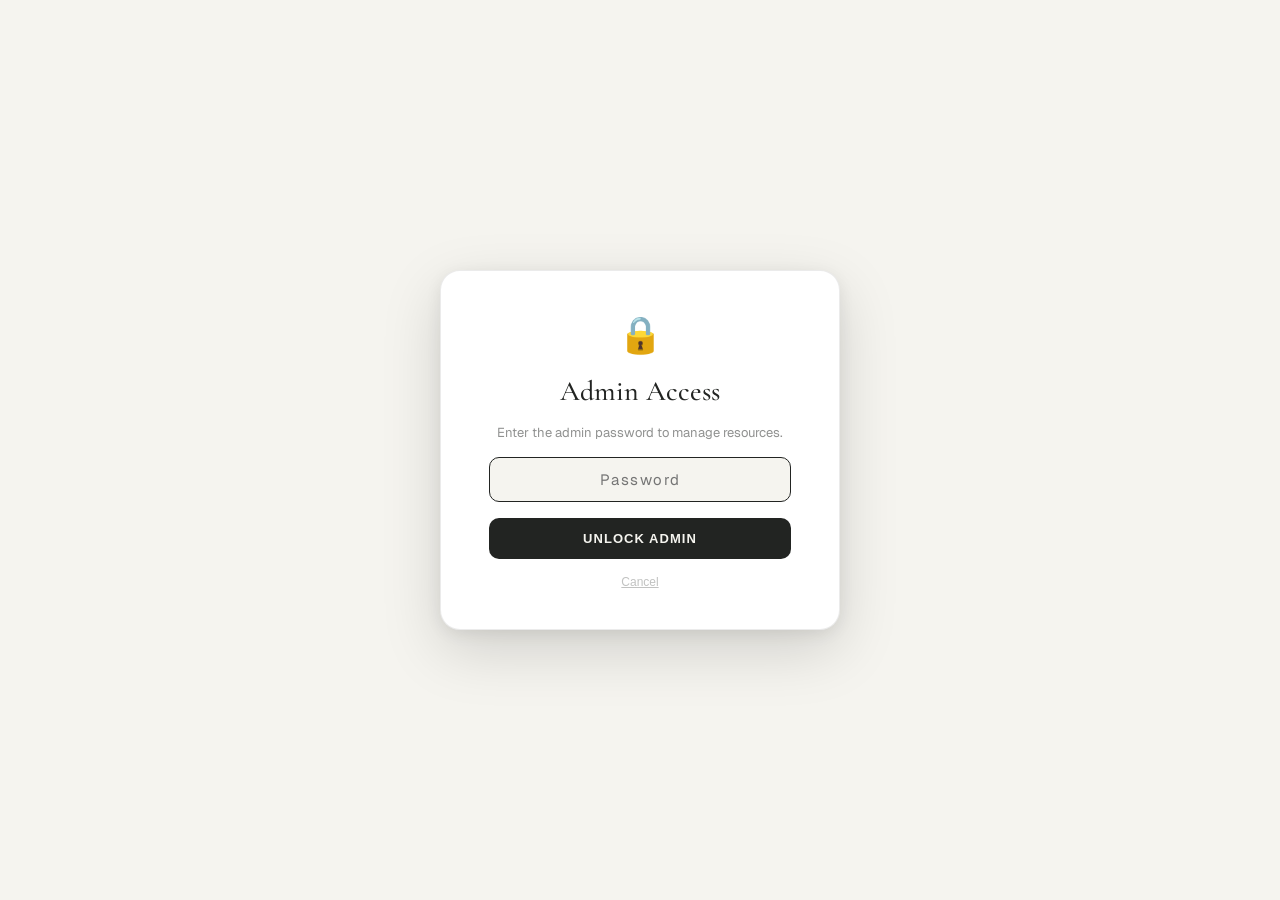
==== admin.html @ 2d7140d0 "Create admin.html" ====
<!DOCTYPE html>
<html lang="en" data-theme="light">
<head>
<meta charset="UTF-8">
<meta name="viewport" content="width=device-width, initial-scale=1.0, viewport-fit=cover">
<meta name="apple-mobile-web-app-capable" content="yes">
<title>Peachtree · Resource Center Admin</title>
<link rel="preconnect" href="https://fonts.googleapis.com">
<link href="https://fonts.googleapis.com/css2?family=Cormorant+Garamond:ital,wght@0,300;0,400;0,500;0,600;1,300;1,400;1,500&family=Geist:wght@300;400;500;600&display=swap" rel="stylesheet">
<style>

 
/* ═══ TOKENS ═══ */
*, *::before, *::after { box-sizing: border-box; margin: 0; padding: 0; }
:root {
  --black:#000; --iron-ore:#222422; --ivory:#F5F4EF; --white:#fff;
  --ease:cubic-bezier(0.22,1,0.36,1); --spring:cubic-bezier(0.34,1.56,0.64,1);
  --accent:#2563eb; --new-badge:#dc2626;
}
[data-theme="light"] {
  --bg:var(--ivory); --bg-raised:var(--white); --bg-deep:#E8E7E1;
  --nav-bg:rgba(245,244,239,0.88); --nav-border:rgba(34,36,34,0.09);
  --text:var(--iron-ore); --text-2:rgba(34,36,34,0.50); --text-3:rgba(34,36,34,0.28);
  --border:rgba(34,36,34,0.09); --border-mid:rgba(34,36,34,0.15);
  --card-bg:var(--white);
  --card-shadow:0 4px 24px rgba(0,0,0,0.08),0 1px 4px rgba(0,0,0,0.04);
  --card-shadow-hov:0 20px 60px rgba(0,0,0,0.15),0 4px 16px rgba(0,0,0,0.07);
  --spine-bg:var(--iron-ore); --spine-text:var(--ivory);
  --badge-bg:var(--iron-ore); --badge-text:var(--ivory);
  --overlay-bg:rgba(20,22,20,0.60); --panel-bg:var(--white); --panel-bar:#EDECEA;
  --panel-border:rgba(34,36,34,0.10); --loader-ring:var(--iron-ore);
  --dot-bg:rgba(34,36,34,0.18); --dot-active:var(--iron-ore);
  --footer-border:rgba(34,36,34,0.08); --fav-color:#f59e0b;
}
[data-theme="dark"] {
  --bg:#141614; --bg-raised:#1C1E1C; --bg-deep:#0E100E;
  --nav-bg:rgba(14,16,14,0.92); --nav-border:rgba(245,244,239,0.07);
  --text:var(--ivory); --text-2:rgba(245,244,239,0.48); --text-3:rgba(245,244,239,0.24);
  --border:rgba(245,244,239,0.07); --border-mid:rgba(245,244,239,0.13);
  --card-bg:#1C1E1C;
  --card-shadow:0 4px 24px rgba(0,0,0,0.40),0 1px 4px rgba(0,0,0,0.20);
  --card-shadow-hov:0 20px 60px rgba(0,0,0,0.65),0 4px 16px rgba(0,0,0,0.30);
  --spine-bg:var(--ivory); --spine-text:var(--iron-ore);
  --badge-bg:rgba(245,244,239,0.12); --badge-text:var(--ivory);
  --overlay-bg:rgba(0,0,0,0.75); --panel-bg:#1C1E1C; --panel-bar:#111311;
  --panel-border:rgba(245,244,239,0.08); --loader-ring:var(--ivory);
  --dot-bg:rgba(245,244,239,0.18); --dot-active:var(--ivory);
  --footer-border:rgba(245,244,239,0.07); --fav-color:#f59e0b;
}
 
html { -webkit-font-smoothing:antialiased; scroll-behavior:smooth; }
body {
  font-family:'Geist',system-ui,sans-serif;
  background:var(--bg); color:var(--text);
  min-height:100svh; overflow-x:hidden;
  transition:background 0.5s var(--ease),color 0.5s var(--ease);
}
 
/* ═══ NAV ═══ */
nav {
  position:sticky; top:0; z-index:200; height:64px;
  display:flex; align-items:center; padding:0 48px;
  background:var(--nav-bg); border-bottom:1px solid var(--nav-border);
  backdrop-filter:saturate(180%) blur(24px);
  -webkit-backdrop-filter:saturate(180%) blur(24px);
  transition:background 0.5s var(--ease),border-color 0.5s var(--ease);
}
.nav-inner { width:100%; max-width:1500px; margin:0 auto; display:flex; align-items:center; justify-content:space-between; }
.wordmark { line-height:1; cursor:default; display:flex; align-items:center; min-width:170px; }
.nav-logo { width:clamp(178px,16vw,252px); height:42px; object-fit:contain; object-position:left center; display:block; border-radius:0; transition:opacity 0.5s var(--ease), transform 0.3s var(--ease); }
.nav-logo-dark { display:none; }
[data-theme="dark"] .nav-logo-light { display:none; }
[data-theme="dark"] .nav-logo-dark { display:block; }
.wordmark:hover .nav-logo { transform:translateY(-1px); }
.wordmark-fallback { display:none; font-family:'Cormorant Garamond',serif; font-size:18px; font-weight:600; letter-spacing:0.06em; color:var(--text); line-height:0.92; }
.wordmark-fallback small { display:block; font-family:'Geist',system-ui,sans-serif; font-size:8px; font-weight:600; letter-spacing:0.22em; text-transform:uppercase; color:var(--text); margin-top:5px; }
.wordmark.logo-missing .wordmark-fallback { display:block; }
.wordmark.logo-missing .nav-logo { display:none !important; }
.nav-label { font-size:10px; font-weight:700; letter-spacing:0.20em; text-transform:uppercase; color:var(--text); transition:color 0.5s; }
.nav-right { display:flex; align-items:center; gap:12px; }
.theme-pill { display:flex; background:var(--bg-deep); border:1px solid var(--border); border-radius:40px; padding:3px; cursor:pointer; transition:background 0.4s,border-color 0.4s; }
.theme-pill:hover { border-color:var(--border-mid); }
.tp-opt { font-size:11px; font-weight:600; padding:5px 14px; border-radius:30px; color:var(--text-3); transition:all 0.25s var(--ease); user-select:none; line-height:1; }
.tp-opt.on { background:var(--bg-raised); color:var(--text); box-shadow:0 1px 4px rgba(0,0,0,0.08); }
.admin-trigger { font-size:10px; font-weight:600; letter-spacing:0.14em; text-transform:uppercase; color:var(--text-2); border:1px solid var(--border-mid); background:transparent; padding:6px 13px; border-radius:8px; cursor:pointer; transition:all 0.2s var(--ease); }
.admin-trigger:hover { border-color:var(--border-mid); color:var(--text); background:var(--bg-deep); }
 
/* ═══ SEARCH BAR ═══ */
.search-wrap {
  max-width:1500px; margin:0 auto; padding:0 48px 32px;
  opacity:0; animation:up 0.7s var(--ease) 0.30s both;
}
.search-bar {
  display:flex; align-items:center; gap:12px;
  background:var(--card-bg); border:1px solid var(--border-mid);
  border-radius:14px; padding:12px 18px;
  box-shadow:var(--card-shadow);
  transition:border-color 0.2s,box-shadow 0.2s,background 0.5s;
}
.search-bar:focus-within { border-color:var(--iron-ore); box-shadow:0 0 0 3px rgba(34,36,34,0.07); }
[data-theme="dark"] .search-bar:focus-within { border-color:var(--ivory); box-shadow:0 0 0 3px rgba(245,244,239,0.07); }
.search-icon { color:var(--text-3); font-size:15px; flex-shrink:0; transition:color 0.5s; }
.search-input { flex:1; font-family:'Geist',system-ui,sans-serif; font-size:14px; color:var(--text); background:transparent; border:none; outline:none; }
.search-input::placeholder { color:var(--text-3); }
.search-clear { font-size:13px; color:var(--text-3); cursor:pointer; border:none; background:transparent; padding:2px 6px; border-radius:5px; transition:all 0.2s; display:none; }
.search-clear.show { display:block; }
.search-clear:hover { background:var(--bg-deep); color:var(--text); }
.search-count { font-size:11px; color:var(--text-3); white-space:nowrap; transition:color 0.5s; }
 
/* ═══ ANNOUNCEMENT BANNER ═══ */
.announce-bar {
  background: var(--iron-ore);
  color: var(--ivory);
  padding: 11px 48px;
  display: flex;
  align-items: center;
  justify-content: space-between;
  gap: 16px;
  font-size: 13px;
  font-weight: 500;
  line-height: 1.5;
  transition: background 0.5s;
}
[data-theme="dark"] .announce-bar { background: #2a2e2a; border-bottom: 1px solid var(--border); }
.announce-bar.hidden { display: none; }
.announce-msg { flex: 1; }
.announce-dismiss {
  font-size: 11px; font-weight: 700; letter-spacing: 0.08em;
  text-transform: uppercase; color: rgba(245,244,239,0.6);
  background: transparent; border: 1px solid rgba(245,244,239,0.25);
  border-radius: 6px; padding: 4px 11px; cursor: pointer;
  transition: all 0.2s; flex-shrink: 0; white-space: nowrap;
}
.announce-dismiss:hover { background: rgba(245,244,239,0.12); color: var(--ivory); }
 
/* ═══ CATEGORY FILTERS ═══ */
.filter-wrap {
  max-width: 1500px; margin: 0 auto; padding: 0 48px 24px;
  display: flex; align-items: center; gap: 8px; flex-wrap: wrap;
}
.filter-pill {
  font-size: 11px; font-weight: 600; letter-spacing: 0.08em;
  text-transform: uppercase; padding: 7px 16px; border-radius: 30px;
  border: 1px solid var(--border-mid); background: transparent;
  color: var(--text-2); cursor: pointer;
  transition: all 0.2s var(--ease);
}
.filter-pill:hover { border-color: var(--iron-ore); color: var(--text); background: var(--bg-deep); }
[data-theme="dark"] .filter-pill:hover { border-color: var(--ivory); }
.filter-pill.active {
  background: var(--iron-ore); color: var(--ivory);
  border-color: var(--iron-ore);
}
[data-theme="dark"] .filter-pill.active { background: var(--ivory); color: var(--iron-ore); border-color: var(--ivory); }
 
/* ═══ SECTION DIVIDER ═══ */
.shelf-divider {
  font-size: 9px; font-weight: 800; letter-spacing: 0.26em;
  text-transform: uppercase; color: var(--text-2);
  padding: 28px 0 14px;
  border-bottom: 1px solid var(--border);
  margin-bottom: 20px;
  display: flex; align-items: center; gap: 12px;
  transition: color 0.5s, border-color 0.5s;
}
.shelf-divider::before {
  content: '';
  width: 20px; height: 2px;
  background: var(--iron-ore);
  border-radius: 2px;
  flex-shrink: 0;
  transition: background 0.5s;
}
[data-theme="dark"] .shelf-divider::before { background: var(--ivory); }
 
/* Admin section divider field */
.admin-divider-row {
  display: flex; align-items: center; gap: 10px;
  padding: 11px 14px; background: var(--bg-deep);
  border: 1px solid var(--border); border-radius: 10px; margin-bottom: 16px;
}
.admin-divider-icon { font-size: 16px; flex-shrink: 0; }
.admin-divider-info { flex: 1; }
.admin-divider-label { font-size: 13px; font-weight: 500; color: var(--text); transition: color 0.5s; }
.admin-divider-sub { font-size: 11px; color: var(--text-3); transition: color 0.5s; }
 
/* ═══ HERO ═══ */
.hero { max-width:1500px; margin:0 auto; padding:72px 48px 40px; }
.hero-eyebrow { font-size:9px; font-weight:700; letter-spacing:0.26em; text-transform:uppercase; color:var(--text); margin-bottom:16px; opacity:0; animation:up 0.7s var(--ease) 0.05s both; transition:color 0.5s; }
.hero-title { font-family:'Cormorant Garamond',serif; font-size:clamp(48px,5.5vw,88px); font-weight:400; line-height:1.02; letter-spacing:-0.015em; color:var(--text); opacity:0; animation:up 0.7s var(--ease) 0.12s both; transition:color 0.5s; }
.hero-title em { font-style:italic; font-weight:300; color:var(--text); transition:color 0.5s; }
.hero-rule { width:48px; height:1px; background:var(--border-mid); margin:28px 0; opacity:0; animation:up 0.7s var(--ease) 0.19s both; transition:background 0.5s; }
.hero-desc { font-size:15px; color:var(--text); line-height:1.75; max-width:460px; opacity:0; animation:up 0.7s var(--ease) 0.25s both; transition:color 0.5s; }
@keyframes up { from{opacity:0;transform:translateY(20px)} to{opacity:1;transform:translateY(0)} }
 
/* ═══ SHELF ═══ */
.shelf-wrap { max-width:1500px; margin:0 auto; padding:0 48px 100px; }
.shelf-label { font-size:9px; font-weight:700; letter-spacing:0.22em; text-transform:uppercase; color:var(--text-2); padding-bottom:16px; border-bottom:1px solid var(--border); margin-bottom:32px; transition:color 0.5s,border-color 0.5s; }
.shelf-section { margin-bottom:48px; }
.shelf { display:flex; flex-direction:column; gap:20px; }
 
/* No results */
.no-results { text-align:center; padding:60px 20px; color:var(--text-3); }
.no-results-icon { font-size:40px; margin-bottom:12px; opacity:0.5; }
.no-results-text { font-family:'Cormorant Garamond',serif; font-size:22px; color:var(--text-2); }
 
/* ═══ MAG CARD ═══ */
.mag-card {
  display:flex; align-items:stretch; background:var(--card-bg);
  border-radius:16px; border:1px solid var(--border);
  box-shadow:var(--card-shadow); overflow:hidden; cursor:pointer;
  position:relative; opacity:0; animation:up 0.6s var(--ease) both;
  transition:box-shadow 0.35s var(--ease),transform 0.35s var(--ease),background 0.5s var(--ease),border-color 0.5s var(--ease);
  min-height:110px;
}
.mag-card:nth-child(1){animation-delay:0.10s} .mag-card:nth-child(2){animation-delay:0.15s}
.mag-card:nth-child(3){animation-delay:0.20s} .mag-card:nth-child(4){animation-delay:0.25s}
.mag-card:nth-child(5){animation-delay:0.30s} .mag-card:nth-child(6){animation-delay:0.35s}
.mag-card:nth-child(7){animation-delay:0.40s} .mag-card:nth-child(8){animation-delay:0.45s}
.mag-card:nth-child(9){animation-delay:0.50s} .mag-card:nth-child(10){animation-delay:0.55s}
.mag-card:nth-child(11){animation-delay:0.60s} .mag-card:nth-child(12){animation-delay:0.65s}
.mag-card.search-hidden { display:none; }
.mag-card:hover { box-shadow:var(--card-shadow-hov); transform:translateY(-5px) translateX(3px); }
.mag-card:active { transform:translateY(-2px) scale(0.995); }
.mag-card::before { content:''; position:absolute; right:0; top:8px; bottom:8px; width:0; background:linear-gradient(to right,transparent,rgba(34,36,34,0.04)); border-radius:0 16px 16px 0; transition:width 0.4s var(--ease); pointer-events:none; }
.mag-card:hover::before { width:40px; }
[data-theme="dark"] .mag-card::before { background:linear-gradient(to right,transparent,rgba(245,244,239,0.03)); }
 
.mag-spine { width:52px; flex-shrink:0; background:var(--spine-bg); display:flex; align-items:center; justify-content:center; padding:12px 0; position:relative; transition:background 0.5s var(--ease); }
.mag-spine-num { font-family:'Cormorant Garamond',serif; font-size:13px; font-weight:400; color:var(--spine-text); writing-mode:vertical-rl; text-orientation:mixed; transform:rotate(180deg); letter-spacing:0.08em; opacity:0.55; transition:color 0.5s; }
.spine-icon { position:absolute; top:16px; font-size:18px; line-height:1; }
.mag-body { flex:1; padding:22px 28px; display:flex; align-items:center; gap:24px; min-width:0; }
.mag-info { flex:1; min-width:0; }
.mag-type { font-size:9px; font-weight:700; letter-spacing:0.18em; text-transform:uppercase; color:var(--text-3); margin-bottom:7px; display:flex; align-items:center; gap:6px; transition:color 0.5s; }
.new-pill { background:var(--new-badge); color:white; font-size:8px; font-weight:800; letter-spacing:0.14em; padding:2px 7px; border-radius:4px; text-transform:uppercase; animation:pulse-new 2s ease-in-out infinite; }
@keyframes pulse-new { 0%,100%{opacity:1} 50%{opacity:0.75} }
.mag-title { font-family:'Cormorant Garamond',serif; font-size:26px; font-weight:500; color:var(--text); line-height:1.20; letter-spacing:0.01em; margin-bottom:7px; transition:color 0.5s; }
.mag-desc { font-size:13px; color:var(--text-2); line-height:1.6; transition:color 0.5s; }
.mag-right { display:flex; flex-direction:column; align-items:flex-end; justify-content:space-between; gap:16px; flex-shrink:0; }
.mag-badge { font-size:9px; font-weight:700; letter-spacing:0.14em; text-transform:uppercase; background:var(--badge-bg); color:var(--badge-text); padding:5px 11px; border-radius:6px; transition:background 0.5s,color 0.5s; }
.mag-actions { display:flex; align-items:center; gap:8px; }
 
/* Favorite star */
.fav-btn {
  width:32px; height:32px; border-radius:50%; border:1px solid var(--border-mid);
  background:transparent; display:flex; align-items:center; justify-content:center;
  cursor:pointer; font-size:14px; transition:all 0.2s var(--ease); flex-shrink:0;
  z-index:2; position:relative;
}
.fav-btn:hover { border-color:var(--fav-color); background:rgba(245,158,11,0.08); }
.fav-btn.active { border-color:var(--fav-color); background:rgba(245,158,11,0.12); }
.fav-star { transition:transform 0.25s var(--spring); }
.fav-btn:hover .fav-star { transform:scale(1.25); }
.fav-btn.active .fav-star { filter:none; }
 
.mag-arrow { width:36px; height:36px; border-radius:50%; border:1px solid var(--border-mid); display:flex; align-items:center; justify-content:center; transition:all 0.3s var(--ease); flex-shrink:0; }
.mag-card:hover .mag-arrow { background:var(--iron-ore); border-color:var(--iron-ore); transform:translate(2px,-2px); }
[data-theme="dark"] .mag-card:hover .mag-arrow { background:var(--ivory); border-color:var(--ivory); }
.mag-arrow-icon { transition:stroke 0.3s; stroke:var(--text-3); }
.mag-card:hover .mag-arrow-icon { stroke:var(--ivory); }
[data-theme="dark"] .mag-card:hover .mag-arrow-icon { stroke:var(--iron-ore); }
 
/* ═══ RECENTLY OPENED ═══ */
.recent-section { margin-bottom:40px; }
.recent-row { display:flex; gap:12px; flex-wrap:wrap; }
.recent-chip {
  display:flex; align-items:center; gap:8px;
  background:var(--card-bg); border:1px solid var(--border);
  border-radius:10px; padding:9px 14px; cursor:pointer;
  font-size:12px; font-weight:500; color:var(--text-2);
  box-shadow:var(--card-shadow);
  transition:all 0.2s var(--ease);
  max-width:220px;
}
.recent-chip:hover { border-color:var(--border-mid); color:var(--text); box-shadow:var(--card-shadow-hov); transform:translateY(-2px); }
.recent-chip-icon { font-size:14px; flex-shrink:0; }
.recent-chip-label { white-space:nowrap; overflow:hidden; text-overflow:ellipsis; }
.recent-chip-x { margin-left:4px; opacity:0.4; flex-shrink:0; font-size:11px; }
.recent-chip:hover .recent-chip-x { opacity:0.7; }
 
/* ═══ VIEWER OVERLAY ═══ */
.overlay { position:fixed; inset:0; z-index:900; opacity:0; pointer-events:none; transition:opacity 0.4s var(--ease); display:flex; flex-direction:column; }
.overlay.open { opacity:1; pointer-events:all; }
.overlay-scrim { position:absolute; inset:0; background:var(--overlay-bg); backdrop-filter:blur(18px) saturate(120%); -webkit-backdrop-filter:blur(18px) saturate(120%); }
.viewer-sheet { position:relative; z-index:1; display:flex; flex-direction:column; width:calc(100% - 48px); max-width:1380px; height:calc(100vh - 40px); margin:20px auto; background:var(--panel-bg); border-radius:20px; overflow:hidden; border:1px solid var(--panel-border); box-shadow:0 40px 100px rgba(0,0,0,0.25),0 8px 32px rgba(0,0,0,0.10); transform:scale(0.96) translateY(20px); transition:transform 0.45s var(--ease),background 0.5s,border-color 0.5s; }
.overlay.open .viewer-sheet { transform:scale(1) translateY(0); }
.sheet-bar { height:56px; display:flex; align-items:center; padding:0 20px; border-bottom:1px solid var(--panel-border); background:var(--panel-bar); flex-shrink:0; gap:10px; transition:background 0.5s,border-color 0.5s; }
.bar-left { display:flex; align-items:center; gap:10px; flex:1; min-width:0; }
.bar-badge { font-size:9px; font-weight:700; letter-spacing:0.14em; text-transform:uppercase; background:var(--badge-bg); color:var(--badge-text); padding:4px 10px; border-radius:5px; flex-shrink:0; transition:background 0.5s,color 0.5s; }
.bar-title { font-size:14px; font-weight:500; color:var(--text); white-space:nowrap; overflow:hidden; text-overflow:ellipsis; transition:color 0.5s; }
.bar-right { display:flex; align-items:center; gap:8px; flex-shrink:0; }
.bar-btn { width:34px; height:34px; border-radius:50%; border:1px solid var(--border-mid); background:transparent; display:flex; align-items:center; justify-content:center; cursor:pointer; transition:all 0.2s var(--ease); flex-shrink:0; }
.bar-btn svg { stroke:var(--text-2); transition:stroke 0.2s; }
.bar-btn:hover { background:var(--iron-ore); border-color:var(--iron-ore); }
.bar-btn:hover svg { stroke:var(--ivory); }
[data-theme="dark"] .bar-btn:hover { background:var(--ivory); border-color:var(--ivory); }
[data-theme="dark"] .bar-btn:hover svg { stroke:var(--iron-ore); }
.bar-btn:disabled { opacity:0.25; cursor:not-allowed; }
.bar-btn:disabled:hover { background:transparent; border-color:var(--border-mid); }
.bar-btn:disabled:hover svg { stroke:var(--text-2); }
.bar-counter { font-size:11px; font-weight:500; color:var(--text-3); min-width:36px; text-align:center; transition:color 0.5s; }
.bar-open { display:flex; align-items:center; gap:7px; font-size:12px; font-weight:600; letter-spacing:0.05em; text-transform:uppercase; text-decoration:none; color:var(--ivory); background:var(--iron-ore); border:1px solid transparent; padding:9px 18px; border-radius:9px; transition:all 0.25s var(--ease); white-space:nowrap; box-shadow:0 2px 10px rgba(34,36,34,0.25); }
.bar-open:hover { background:var(--black); transform:translateY(-2px); box-shadow:0 6px 20px rgba(34,36,34,0.35); }
[data-theme="dark"] .bar-open { color:var(--iron-ore); background:var(--ivory); }
[data-theme="dark"] .bar-open:hover { background:var(--white); }
 
/* Copy link button */
.bar-copy { display:flex; align-items:center; gap:6px; font-size:11px; font-weight:600; letter-spacing:0.05em; text-transform:uppercase; color:var(--text-2); background:transparent; border:1px solid var(--border-mid); padding:8px 14px; border-radius:8px; cursor:pointer; transition:all 0.2s var(--ease); white-space:nowrap; }
.bar-copy:hover { border-color:var(--border-mid); background:var(--bg-deep); color:var(--text); }
.bar-copy.copied { border-color:#16a34a; color:#16a34a; background:rgba(22,163,74,0.08); }
 
.bar-close { width:34px; height:34px; border-radius:50%; border:1px solid var(--border-mid); background:transparent; display:flex; align-items:center; justify-content:center; cursor:pointer; font-size:18px; line-height:1; color:var(--text-2); transition:all 0.2s var(--ease); flex-shrink:0; }
.bar-close:hover { background:#ff3b30; border-color:#ff3b30; color:white; }
.bar-back { display:none; align-items:center; gap:6px; font-size:11px; font-weight:600; letter-spacing:0.06em; text-transform:uppercase; color:var(--text-2); border:1px solid var(--border-mid); padding:7px 14px; border-radius:8px; cursor:pointer; background:transparent; transition:all 0.2s var(--ease); white-space:nowrap; flex-shrink:0; }
.bar-back.show { display:flex; }
.bar-back:hover { background:var(--bg-deep); color:var(--text); }
.sheet-stage { flex:1; position:relative; overflow:hidden; background:var(--bg-deep); transition:background 0.5s; }
.sheet-frame { position:absolute; inset:0; width:100%; height:100%; border:none; opacity:0; transition:opacity 0.5s var(--ease),transform 0.45s var(--ease); }
.sheet-frame.show { opacity:1; transform:none !important; }
.sheet-frame.from-right { transform:translateX(60px); }
.sheet-frame.from-left { transform:translateX(-60px); }
.sheet-loader { position:absolute; inset:0; display:flex; flex-direction:column; align-items:center; justify-content:center; gap:14px; z-index:5; opacity:0; pointer-events:none; transition:opacity 0.3s; }
.sheet-loader.on { opacity:1; pointer-events:all; }
.spin { width:32px; height:32px; border-radius:50%; border:2.5px solid var(--border); border-top-color:var(--loader-ring); animation:spin 0.75s linear infinite; }
@keyframes spin { to{transform:rotate(360deg)} }
.spin-txt { font-size:12px; color:var(--text-3); letter-spacing:0.06em; transition:color 0.5s; }
.sheet-dots { display:flex; align-items:center; justify-content:center; gap:6px; padding:11px 20px; border-top:1px solid var(--panel-border); background:var(--panel-bar); flex-shrink:0; flex-wrap:wrap; transition:background 0.5s,border-color 0.5s; }
.sdot { width:6px; height:6px; border-radius:50%; background:var(--dot-bg); cursor:pointer; transition:all 0.3s var(--ease); }
.sdot.on { background:var(--dot-active); width:22px; border-radius:3px; }
.sdot:hover:not(.on) { transform:scale(1.35); opacity:0.7; }
.sub-picker { position:absolute; inset:0; display:flex; flex-direction:column; align-items:center; justify-content:center; padding:40px 48px; gap:14px; opacity:0; pointer-events:none; transition:opacity 0.35s var(--ease); overflow-y:auto; }
.sub-picker.show { opacity:1; pointer-events:all; }
.sub-picker-title { font-family:'Cormorant Garamond',serif; font-size:32px; font-weight:500; color:var(--text); letter-spacing:0.01em; margin-bottom:8px; text-align:center; transition:color 0.5s; }
.sub-picker-sub { font-size:13px; color:var(--text-2); margin-bottom:20px; text-align:center; transition:color 0.5s; }
.sub-item { width:100%; max-width:560px; background:var(--card-bg); border:1px solid var(--border); border-radius:14px; padding:20px 24px; cursor:pointer; display:flex; align-items:center; gap:18px; box-shadow:var(--card-shadow); transition:transform 0.28s var(--ease),box-shadow 0.28s var(--ease),background 0.5s,border-color 0.5s; }
.sub-item:hover { transform:translateY(-3px) translateX(2px); box-shadow:var(--card-shadow-hov); }
.sub-item-icon { width:44px; height:44px; border-radius:10px; background:var(--iron-ore); display:flex; align-items:center; justify-content:center; font-size:20px; flex-shrink:0; transition:background 0.5s; }
[data-theme="dark"] .sub-item-icon { background:rgba(245,244,239,0.10); border:1px solid var(--border); }
.sub-item-info { flex:1; min-width:0; }
.sub-item-label { font-family:'Cormorant Garamond',serif; font-size:20px; font-weight:500; color:var(--text); letter-spacing:0.01em; transition:color 0.5s; }
.sub-item-desc { font-size:12px; color:var(--text-2); margin-top:3px; transition:color 0.5s; }
.sub-item-badge { font-size:9px; font-weight:700; letter-spacing:0.14em; text-transform:uppercase; background:var(--badge-bg); color:var(--badge-text); padding:4px 10px; border-radius:5px; flex-shrink:0; transition:background 0.5s,color 0.5s; }
 
/* ═══ FOOTER ═══ */
footer { border-top:1px solid var(--footer-border); padding:24px 48px; transition:border-color 0.5s; }
.footer-inner { max-width:1500px; margin:0 auto; display:flex; align-items:center; justify-content:space-between; flex-wrap:wrap; gap:8px; }
.footer-brand { font-family:'Cormorant Garamond',serif; font-size:14px; font-weight:500; letter-spacing:0.05em; color:var(--text-3); transition:color 0.5s; }
.footer-copy { font-size:11px; color:var(--text-3); transition:color 0.5s; }
 
/* ═══ RESPONSIVE ═══ */
@media (max-width:768px) {
  nav { padding:0 20px; }
  .hero { padding:52px 20px 40px; }
  .shelf-wrap,.search-wrap { padding-left:20px; padding-right:20px; }
  .nav-label,.admin-trigger { display:none; }
  .hero-title { font-size:clamp(40px,11vw,64px); }
  .mag-desc { display:none; }
  .mag-title { font-size:20px; }
  .mag-body { padding:16px 18px; gap:14px; }
  .mag-spine { width:44px; }
  .viewer-sheet { width:calc(100% - 16px); height:calc(100dvh - 16px); margin:8px auto; border-radius:14px; }

  /* Mobile viewer polish */
  .sheet-bar { height:auto; min-height:56px; flex-wrap:wrap; align-items:flex-start; padding:12px; gap:10px; }
  .bar-left { width:100%; flex:0 0 100%; }
  .bar-title { font-size:13px; max-width:100%; }
  .bar-right { width:100%; overflow-x:auto; justify-content:flex-start; gap:7px; padding-bottom:2px; -webkit-overflow-scrolling:touch; }
  .bar-right::-webkit-scrollbar { display:none; }
  .bar-btn,.bar-close { width:34px; height:34px; min-width:34px; }
  .bar-copy,.bar-open,.bar-back { display:flex; min-height:34px; padding:8px 11px; font-size:10px; letter-spacing:0.04em; }
  .bar-counter { min-width:32px; padding-top:10px; }
  .sheet-stage { min-height:0; }
  .sub-picker { justify-content:flex-start; padding:24px 16px 32px; }
  .sub-picker-title { font-size:26px; }
  .sub-item { max-width:none; padding:16px; gap:12px; }
  .sub-item-icon { width:38px; height:38px; font-size:18px; }
  .sub-item-label { font-size:18px; }
  .sub-item-badge { font-size:8px; padding:4px 8px; }
  .mag-actions { gap:6px; }
  footer { padding:20px; }
}
@supports (padding-bottom:env(safe-area-inset-bottom)) {
  footer { padding-bottom:calc(24px + env(safe-area-inset-bottom)); }
}
 
/* ═══ ADMIN PANEL ═══ */
.admin-overlay { position:fixed; inset:0; z-index:1000; opacity:0; pointer-events:none; transition:opacity 0.35s var(--ease); }
.admin-overlay.open { opacity:1; pointer-events:all; }
.admin-panel { position:absolute; inset:0; display:grid; grid-template-rows:64px 1fr 72px; grid-template-columns:300px 1fr; background:var(--bg); transform:translateY(30px) scale(0.98); transition:transform 0.4s var(--ease),background 0.5s; overflow:hidden; }
.admin-overlay.open .admin-panel { transform:translateY(0) scale(1); }
 
/* Password gate */
.admin-gate { position:absolute; inset:0; z-index:10; display:flex; align-items:center; justify-content:center; background:var(--bg); flex-direction:column; gap:20px; }
.admin-gate.hidden { display:none; }
.admin-gate-box { background:var(--card-bg); border:1px solid var(--border); border-radius:20px; padding:40px 48px; display:flex; flex-direction:column; gap:16px; align-items:center; box-shadow:var(--card-shadow-hov); width:100%; max-width:400px; }
.admin-gate-title { font-family:'Cormorant Garamond',serif; font-size:28px; font-weight:500; color:var(--text); }
.admin-gate-sub { font-size:13px; color:var(--text-2); text-align:center; }
.admin-gate-input { font-family:'Geist',system-ui,sans-serif; font-size:15px; color:var(--text); background:var(--bg); border:1px solid var(--border-mid); border-radius:10px; padding:12px 16px; outline:none; width:100%; text-align:center; letter-spacing:0.1em; transition:border-color 0.2s; }
.admin-gate-input:focus { border-color:var(--iron-ore); }
.admin-gate-btn { width:100%; font-size:13px; font-weight:700; letter-spacing:0.08em; text-transform:uppercase; color:var(--ivory); background:var(--iron-ore); border:none; border-radius:10px; padding:13px; cursor:pointer; transition:all 0.2s var(--ease); }
.admin-gate-btn:hover { background:var(--black); transform:translateY(-1px); }
[data-theme="dark"] .admin-gate-btn { color:var(--iron-ore); background:var(--ivory); }
.admin-gate-err { font-size:12px; color:#dc2626; display:none; }
.admin-gate-err.show { display:block; }
.admin-gate-cancel { font-size:12px; color:var(--text-3); cursor:pointer; background:none; border:none; text-decoration:underline; }
 
.admin-topbar { grid-column:1/-1; grid-row:1; display:flex; align-items:center; justify-content:space-between; padding:0 28px; background:var(--panel-bar); border-bottom:1px solid var(--panel-border); gap:20px; transition:background 0.5s,border-color 0.5s; }
.admin-topbar-left { display:flex; align-items:center; gap:16px; }
.admin-topbar-title { font-family:'Cormorant Garamond',serif; font-size:22px; font-weight:500; color:var(--text); letter-spacing:0.01em; transition:color 0.5s; }
.admin-topbar-sub { font-size:11px; color:var(--text-3); transition:color 0.5s; }
.admin-topbar-right { display:flex; align-items:center; gap:10px; }
.admin-sidebar { grid-column:1; grid-row:2; border-right:1px solid var(--panel-border); overflow-y:auto; background:var(--panel-bar); display:flex; flex-direction:column; transition:background 0.5s,border-color 0.5s; }
.admin-sidebar-label { font-size:9px; font-weight:700; letter-spacing:0.20em; text-transform:uppercase; color:var(--text-3); padding:18px 20px 10px; transition:color 0.5s; }
.admin-sidebar-item { display:flex; align-items:center; gap:10px; padding:12px 20px; cursor:pointer; border-bottom:1px solid var(--border); transition:background 0.18s; position:relative; user-select:none; }
.admin-sidebar-item:hover { background:var(--bg-deep); }
.admin-sidebar-item.active { background:var(--bg-raised); border-right:2px solid var(--iron-ore); }
[data-theme="dark"] .admin-sidebar-item.active { border-right-color:var(--ivory); }
.asi-icon { font-size:18px; flex-shrink:0; width:28px; text-align:center; }
.asi-info { flex:1; min-width:0; }
.asi-name { font-size:13px; font-weight:500; color:var(--text); white-space:nowrap; overflow:hidden; text-overflow:ellipsis; transition:color 0.5s; }
.asi-type { font-size:10px; color:var(--text-3); transition:color 0.5s; }
.asi-status { font-size:8px; font-weight:700; letter-spacing:0.10em; text-transform:uppercase; padding:2px 7px; border-radius:4px; flex-shrink:0; }
.asi-status.live { background:#d4edda; color:#155724; }
.asi-status.empty { background:var(--bg-deep); color:var(--text-3); border:1px solid var(--border); }
 
.admin-sidebar-add { margin:12px 16px; font-size:11px; font-weight:600; color:var(--text-2); background:transparent; border:1px dashed var(--border-mid); border-radius:8px; padding:10px; cursor:pointer; display:flex; align-items:center; justify-content:center; gap:6px; transition:all 0.2s var(--ease); }
.admin-sidebar-add:hover { border-color:var(--iron-ore); color:var(--text); background:var(--bg-raised); }
[data-theme="dark"] .admin-sidebar-add:hover { border-color:var(--ivory); }
.admin-editor { grid-column:2; grid-row:2; overflow-y:auto; padding:32px 40px; display:flex; flex-direction:column; gap:0; }
.admin-empty { display:flex; flex-direction:column; align-items:center; justify-content:center; height:100%; gap:12px; color:var(--text-3); text-align:center; }
.admin-empty-icon { font-size:48px; opacity:0.4; }
.admin-empty-title { font-family:'Cormorant Garamond',serif; font-size:24px; font-weight:400; color:var(--text-2); }
.admin-empty-sub { font-size:13px; color:var(--text-3); max-width:320px; line-height:1.6; }
.editor-section-title { font-size:9px; font-weight:700; letter-spacing:0.22em; text-transform:uppercase; color:var(--text-3); padding-bottom:12px; border-bottom:1px solid var(--border); margin-bottom:20px; margin-top:32px; transition:color 0.5s,border-color 0.5s; }
.editor-section-title:first-child { margin-top:0; }
.admin-field { display:flex; flex-direction:column; gap:6px; margin-bottom:16px; }
.admin-field:last-child { margin-bottom:0; }
.admin-label { font-size:10px; font-weight:700; letter-spacing:0.16em; text-transform:uppercase; color:var(--text-3); transition:color 0.5s; }
.admin-input { font-family:'Geist',system-ui,sans-serif; font-size:14px; color:var(--text); background:var(--bg-raised); border:1px solid var(--border-mid); border-radius:10px; padding:11px 14px; outline:none; transition:border-color 0.2s,background 0.5s,color 0.5s,box-shadow 0.2s; width:100%; }
.admin-input:focus { border-color:var(--iron-ore); box-shadow:0 0 0 3px rgba(34,36,34,0.07); }
[data-theme="dark"] .admin-input:focus { border-color:var(--ivory); box-shadow:0 0 0 3px rgba(245,244,239,0.07); }
.admin-input::placeholder { color:var(--text-3); }
.admin-input.url-input { font-size:12px; font-family:monospace; }
.admin-row-2 { display:grid; grid-template-columns:1fr 1fr; gap:16px; }
.admin-row-icon-name { display:grid; grid-template-columns:80px 1fr; gap:16px; }
 
/* New badge toggle */
.new-toggle-row { display:flex; align-items:center; gap:12px; padding:12px 14px; background:var(--bg-deep); border:1px solid var(--border); border-radius:10px; margin-bottom:16px; }
.new-toggle-label { font-size:13px; font-weight:500; color:var(--text); flex:1; transition:color 0.5s; }
.new-toggle-sub { font-size:11px; color:var(--text-3); transition:color 0.5s; }
.toggle-switch { position:relative; width:40px; height:22px; flex-shrink:0; }
.toggle-switch input { opacity:0; width:0; height:0; position:absolute; }
.toggle-slider { position:absolute; inset:0; background:var(--bg-deep); border:1px solid var(--border-mid); border-radius:11px; cursor:pointer; transition:all 0.25s; }
.toggle-slider::after { content:''; position:absolute; width:16px; height:16px; border-radius:50%; background:var(--text-3); top:2px; left:2px; transition:all 0.25s var(--spring); }
.toggle-switch input:checked + .toggle-slider { background:#dc2626; border-color:#dc2626; }
.toggle-switch input:checked + .toggle-slider::after { transform:translateX(18px); background:white; }
 
.subfolder-card { background:var(--bg-raised); border:1px solid var(--border); border-radius:14px; overflow:hidden; margin-bottom:16px; transition:background 0.5s,border-color 0.5s; box-shadow:var(--card-shadow); }
.subfolder-header { display:flex; align-items:center; gap:12px; padding:16px 20px; background:var(--panel-bar); border-bottom:1px solid var(--border); transition:background 0.5s,border-color 0.5s; }
.subfolder-icon-badge { font-size:20px; width:36px; height:36px; display:flex; align-items:center; justify-content:center; background:var(--bg-deep); border-radius:8px; flex-shrink:0; border:1px solid var(--border); }
.subfolder-name { flex:1; font-family:'Cormorant Garamond',serif; font-size:18px; font-weight:500; color:var(--text); transition:color 0.5s; }
.subfolder-name-empty { color:var(--text-3); font-style:italic; }
.subfolder-body { padding:20px; display:flex; flex-direction:column; gap:14px; }
.file-row { display:grid; grid-template-columns:40px 1fr 1fr 34px; gap:10px; align-items:end; background:var(--bg); border:1px solid var(--border); border-radius:10px; padding:14px 16px; transition:background 0.5s,border-color 0.5s; }
.file-row-label { font-size:9px; font-weight:700; letter-spacing:0.14em; text-transform:uppercase; color:var(--text-3); margin-bottom:4px; transition:color 0.5s; }
.file-url-row { grid-column:1/-1; display:grid; grid-template-columns:1fr 34px; gap:10px; align-items:end; }
.btn-add-sub,.btn-add-file { font-size:12px; font-weight:600; color:var(--text-2); background:transparent; border:1px dashed var(--border-mid); border-radius:10px; padding:12px; cursor:pointer; display:flex; align-items:center; justify-content:center; gap:8px; transition:all 0.2s var(--ease); width:100%; }
.btn-add-sub:hover,.btn-add-file:hover { border-color:var(--iron-ore); color:var(--text); background:var(--bg-raised); }
[data-theme="dark"] .btn-add-sub:hover,[data-theme="dark"] .btn-add-file:hover { border-color:var(--ivory); }
.btn-icon-remove { width:34px; height:34px; border-radius:8px; border:1px solid rgba(204,51,51,0.25); background:transparent; color:#cc3333; font-size:15px; cursor:pointer; display:flex; align-items:center; justify-content:center; transition:all 0.18s var(--ease); flex-shrink:0; }
.btn-icon-remove:hover { background:#cc3333; color:white; border-color:#cc3333; }
.btn-delete-tile-big { font-size:12px; font-weight:600; color:#cc3333; background:transparent; border:1px solid rgba(204,51,51,0.25); border-radius:9px; padding:9px 18px; cursor:pointer; transition:all 0.2s var(--ease); }
.btn-delete-tile-big:hover { background:#cc3333; color:white; border-color:#cc3333; }
.editor-bottom-row { display:flex; justify-content:flex-end; padding-top:24px; margin-top:8px; border-top:1px solid var(--border); }
.admin-bottombar { grid-column:1/-1; grid-row:3; display:flex; align-items:center; justify-content:space-between; padding:0 28px; background:var(--panel-bar); border-top:1px solid var(--panel-border); gap:16px; transition:background 0.5s,border-color 0.5s; }
.admin-bottombar-hint { font-size:12px; color:var(--text-3); flex:1; transition:color 0.5s; }
.admin-bottombar-hint strong { color:var(--text-2); font-weight:600; }
.btn-export { display:flex; align-items:center; gap:8px; font-size:12px; font-weight:700; letter-spacing:0.06em; text-transform:uppercase; color:var(--ivory); background:var(--iron-ore); border:1px solid transparent; padding:11px 26px; border-radius:10px; cursor:pointer; box-shadow:0 2px 10px rgba(34,36,34,0.25); transition:all 0.25s var(--ease); white-space:nowrap; }
.btn-export:hover { background:var(--black); transform:translateY(-2px); box-shadow:0 6px 20px rgba(34,36,34,0.35); }
[data-theme="dark"] .btn-export { color:var(--iron-ore); background:var(--ivory); }
[data-theme="dark"] .btn-export:hover { background:var(--white); }
.btn-admin-close-big { display:flex; align-items:center; gap:6px; font-size:12px; font-weight:600; color:var(--text-2); background:transparent; border:1px solid var(--border-mid); padding:11px 20px; border-radius:10px; cursor:pointer; transition:all 0.2s var(--ease); white-space:nowrap; }
.btn-admin-close-big:hover { background:var(--bg-deep); color:var(--text); }
 

/* ═══ ADMIN EXECUTIVE EXPERIENCE UPGRADES ═══ */
.admin-panel.admin-mode-simple .advanced-only { display:none !important; }
.admin-panel.admin-mode-advanced .simple-helper { display:none !important; }
.admin-topbar-actions { display:flex; align-items:center; gap:8px; flex-wrap:wrap; justify-content:flex-end; }
.admin-mode-toggle { display:flex; align-items:center; gap:3px; background:var(--bg-deep); border:1px solid var(--border); border-radius:999px; padding:3px; }
.admin-mode-btn { font-size:10px; font-weight:700; letter-spacing:0.08em; text-transform:uppercase; color:var(--text-3); background:transparent; border:none; border-radius:999px; padding:6px 10px; cursor:pointer; transition:all 0.2s var(--ease); }
.admin-mode-btn.active { color:var(--text); background:var(--bg-raised); box-shadow:0 1px 4px rgba(0,0,0,0.08); }
.btn-admin-primary,.btn-admin-secondary { display:flex; align-items:center; justify-content:center; gap:7px; font-size:11px; font-weight:700; letter-spacing:0.07em; text-transform:uppercase; border-radius:10px; padding:10px 16px; cursor:pointer; transition:all 0.22s var(--ease); white-space:nowrap; }
.btn-admin-primary { color:var(--ivory); background:var(--iron-ore); border:1px solid var(--iron-ore); box-shadow:0 2px 10px rgba(34,36,34,0.20); }
.btn-admin-primary:hover { background:var(--black); transform:translateY(-1px); }
.btn-admin-secondary { color:var(--text-2); background:transparent; border:1px solid var(--border-mid); }
.btn-admin-secondary:hover { color:var(--text); background:var(--bg-deep); }
[data-theme="dark"] .btn-admin-primary { color:var(--iron-ore); background:var(--ivory); border-color:var(--ivory); }
[data-theme="dark"] .btn-admin-primary:hover { background:var(--white); }
.admin-dashboard { max-width:1120px; margin:0 auto; width:100%; }
.admin-welcome { display:grid; grid-template-columns:1fr auto; gap:24px; align-items:end; margin-bottom:28px; padding-bottom:22px; border-bottom:1px solid var(--border); }
.admin-welcome-kicker { font-size:10px; font-weight:800; letter-spacing:0.22em; text-transform:uppercase; color:var(--text-3); margin-bottom:10px; }
.admin-welcome-title { font-family:'Cormorant Garamond',serif; font-size:clamp(34px,4vw,54px); font-weight:400; color:var(--text); line-height:1; }
.admin-welcome-copy { margin-top:12px; font-size:14px; line-height:1.7; color:var(--text-2); max-width:620px; }
.admin-stat-row { display:flex; gap:10px; flex-wrap:wrap; justify-content:flex-end; }
.admin-stat { min-width:116px; background:var(--card-bg); border:1px solid var(--border); border-radius:14px; padding:12px 14px; box-shadow:var(--card-shadow); }
.admin-stat-num { font-family:'Cormorant Garamond',serif; font-size:26px; color:var(--text); line-height:1; }
.admin-stat-label { font-size:9px; font-weight:700; letter-spacing:0.14em; text-transform:uppercase; color:var(--text-3); margin-top:5px; }
.admin-action-grid { display:grid; grid-template-columns:repeat(2,minmax(0,1fr)); gap:16px; }
.admin-action-card { background:var(--card-bg); border:1px solid var(--border); border-radius:18px; padding:22px; cursor:pointer; box-shadow:var(--card-shadow); transition:all 0.25s var(--ease); min-height:168px; display:flex; flex-direction:column; justify-content:space-between; }
.admin-action-card:hover { transform:translateY(-3px); box-shadow:var(--card-shadow-hov); border-color:var(--border-mid); }
.admin-action-icon { width:44px; height:44px; border-radius:12px; display:flex; align-items:center; justify-content:center; background:var(--bg-deep); border:1px solid var(--border); font-size:22px; margin-bottom:18px; }
.admin-action-title { font-family:'Cormorant Garamond',serif; font-size:24px; font-weight:500; color:var(--text); line-height:1.1; }
.admin-action-copy { font-size:13px; color:var(--text-2); line-height:1.6; margin-top:8px; }
.admin-action-note { font-size:10px; font-weight:700; letter-spacing:0.12em; text-transform:uppercase; color:var(--text-3); margin-top:16px; }
.admin-editor-shell { display:grid; grid-template-columns:minmax(0,1fr) 310px; gap:28px; align-items:start; }
.admin-form-card,.admin-preview-card,.admin-help-card { background:var(--card-bg); border:1px solid var(--border); border-radius:18px; box-shadow:var(--card-shadow); }
.admin-form-card { padding:28px; }
.admin-preview-card { position:sticky; top:18px; padding:18px; }
.admin-preview-label { font-size:9px; font-weight:800; letter-spacing:0.20em; text-transform:uppercase; color:var(--text-3); margin-bottom:12px; }
.admin-live-card { background:var(--bg-raised); border:1px solid var(--border); border-radius:16px; overflow:hidden; box-shadow:var(--card-shadow); }
.admin-live-card-top { height:46px; background:var(--spine-bg); color:var(--spine-text); display:flex; align-items:center; justify-content:space-between; padding:0 14px; }
.admin-live-icon { font-size:22px; }
.admin-live-type { font-size:9px; font-weight:800; letter-spacing:0.14em; text-transform:uppercase; opacity:.72; }
.admin-live-body { padding:18px; }
.admin-live-title { font-family:'Cormorant Garamond',serif; font-size:24px; font-weight:500; color:var(--text); line-height:1.15; }
.admin-live-desc { font-size:12px; color:var(--text-2); line-height:1.6; margin-top:8px; }
.admin-live-meta { display:flex; gap:6px; flex-wrap:wrap; margin-top:14px; }
.admin-live-pill { font-size:9px; font-weight:800; letter-spacing:0.10em; text-transform:uppercase; padding:4px 8px; border-radius:6px; background:var(--badge-bg); color:var(--badge-text); }
.admin-live-pill.new { background:#dc2626; color:#fff; }
.admin-help-card { margin-top:14px; padding:16px; }
.admin-help-title { font-size:12px; font-weight:700; color:var(--text); margin-bottom:6px; }
.admin-help-copy { font-size:12px; color:var(--text-2); line-height:1.55; }
.admin-url-tools { display:grid; grid-template-columns:minmax(0,1fr) auto; gap:8px; align-items:end; }
.btn-test-link { height:41px; border-radius:10px; border:1px solid var(--border-mid); background:transparent; color:var(--text-2); font-size:10px; font-weight:800; letter-spacing:0.08em; text-transform:uppercase; padding:0 13px; cursor:pointer; white-space:nowrap; transition:all 0.2s var(--ease); }
.btn-test-link:hover { background:var(--bg-deep); color:var(--text); }
.admin-wizard { max-width:1120px; margin:0 auto; width:100%; }
.admin-wizard-head { margin-bottom:24px; }
.admin-wizard-title { font-family:'Cormorant Garamond',serif; font-size:44px; font-weight:400; color:var(--text); line-height:1; }
.admin-wizard-copy { margin-top:10px; font-size:14px; line-height:1.7; color:var(--text-2); max-width:660px; }
.admin-wizard-grid { display:grid; grid-template-columns:repeat(3,minmax(0,1fr)); gap:16px; }
.admin-wizard-card { background:var(--card-bg); border:1px solid var(--border); border-radius:18px; padding:24px; cursor:pointer; box-shadow:var(--card-shadow); transition:all .25s var(--ease); min-height:260px; display:flex; flex-direction:column; }
.admin-wizard-card:hover { transform:translateY(-4px); border-color:var(--border-mid); box-shadow:var(--card-shadow-hov); }
.admin-wizard-icon { font-size:34px; margin-bottom:16px; }
.admin-wizard-name { font-family:'Cormorant Garamond',serif; font-size:26px; font-weight:500; color:var(--text); line-height:1.05; }
.admin-wizard-desc { font-size:13px; color:var(--text-2); line-height:1.6; margin:12px 0 16px; }
.admin-wizard-example { margin-top:auto; border-top:1px solid var(--border); padding-top:14px; font-size:11px; line-height:1.55; color:var(--text-3); }
.admin-note-box { background:var(--bg-deep); border:1px solid var(--border); border-radius:14px; padding:14px 16px; font-size:12px; line-height:1.6; color:var(--text-2); margin-bottom:18px; }
.admin-mode-simple .admin-note-box.simple-helper { display:block !important; }
.admin-checklist-modal { position:fixed; inset:0; z-index:1100; display:flex; align-items:center; justify-content:center; padding:24px; background:rgba(0,0,0,0.52); backdrop-filter:blur(14px); }
.admin-checklist-panel { width:min(720px,100%); max-height:calc(100vh - 48px); overflow:auto; background:var(--panel-bg); border:1px solid var(--panel-border); border-radius:22px; box-shadow:0 40px 100px rgba(0,0,0,.32); padding:30px; }
.admin-checklist-title { font-family:'Cormorant Garamond',serif; font-size:36px; font-weight:500; color:var(--text); line-height:1; }
.admin-checklist-copy { margin-top:10px; font-size:13px; color:var(--text-2); line-height:1.7; }
.admin-checklist-list { margin-top:22px; display:flex; flex-direction:column; gap:10px; }
.admin-check-item { display:flex; gap:10px; align-items:flex-start; padding:12px 14px; border-radius:12px; border:1px solid var(--border); background:var(--bg-raised); color:var(--text-2); font-size:13px; line-height:1.45; }
.admin-check-item.ok { color:#15803d; background:rgba(22,163,74,.08); border-color:rgba(22,163,74,.20); }
.admin-check-item.warn { color:#b45309; background:rgba(245,158,11,.08); border-color:rgba(245,158,11,.25); }
.admin-check-item.error { color:#b91c1c; background:rgba(220,38,38,.08); border-color:rgba(220,38,38,.22); }
.admin-check-actions { display:flex; justify-content:flex-end; gap:10px; flex-wrap:wrap; margin-top:24px; padding-top:20px; border-top:1px solid var(--border); }
.admin-card-preview-note { font-size:11px; color:var(--text-3); line-height:1.55; margin-top:12px; }
.admin-add-file-panel { background:var(--bg-deep); border:1px dashed var(--border-mid); border-radius:12px; padding:14px; }
.admin-bottombar .btn-admin-secondary { padding:9px 14px; }
@media (max-width:980px){
  .admin-panel { grid-template-columns:1fr; grid-template-rows:auto auto 1fr auto; }
  .admin-topbar { grid-row:1; flex-direction:column; align-items:flex-start; padding:14px 18px; }
  .admin-sidebar { grid-column:1; grid-row:2; max-height:240px; border-right:none; border-bottom:1px solid var(--panel-border); }
  .admin-editor { grid-column:1; grid-row:3; padding:22px 18px; }
  .admin-bottombar { grid-row:4; padding:14px 18px; flex-direction:column; align-items:stretch; }
  .admin-editor-shell,.admin-welcome,.admin-action-grid,.admin-wizard-grid { grid-template-columns:1fr; }
  .admin-preview-card { position:relative; top:0; }
  .admin-topbar-actions { width:100%; justify-content:flex-start; }
}

 
/* Toast */
.toast { position:fixed; bottom:32px; left:50%; transform:translateX(-50%) translateY(20px); background:var(--iron-ore); color:var(--ivory); font-size:13px; font-weight:500; padding:12px 22px; border-radius:10px; box-shadow:0 8px 30px rgba(0,0,0,0.25); z-index:9999; opacity:0; transition:opacity 0.3s var(--ease),transform 0.3s var(--ease); pointer-events:none; white-space:nowrap; }
.toast.show { opacity:1; transform:translateX(-50%) translateY(0); }
[data-theme="dark"] .toast { background:var(--ivory); color:var(--iron-ore); }
 
/* ═══ LUXURY SPLASH SCREEN ═══ */
body.splash-active { overflow: hidden; }
body.splash-active nav,
body.splash-active .announce-bar,
body.splash-active .hero,
body.splash-active .search-wrap,
body.splash-active .filter-wrap,
body.splash-active .shelf-wrap,
body.splash-active footer {
  opacity: 0;
  transform: translateY(22px) scale(0.99);
  filter: blur(14px);
}
body.site-entered nav,
body.site-entered .announce-bar,
body.site-entered .hero,
body.site-entered .search-wrap,
body.site-entered .filter-wrap,
body.site-entered .shelf-wrap,
body.site-entered footer {
  opacity: 1;
  transform: translateY(0) scale(1);
  filter: blur(0);
  transition: opacity 1.15s cubic-bezier(0.22,1,0.36,1), transform 1.15s cubic-bezier(0.22,1,0.36,1), filter 1.15s cubic-bezier(0.22,1,0.36,1);
}
body.site-entered .hero { transition-delay: 0.05s; }
body.site-entered .search-wrap { transition-delay: 0.14s; }
body.site-entered .filter-wrap { transition-delay: 0.19s; }
body.site-entered .shelf-wrap { transition-delay: 0.26s; }

.splash {
  position: fixed;
  inset: 0;
  z-index: 9999;
  display: flex;
  align-items: center;
  justify-content: center;
  cursor: pointer;
  overflow: hidden;
  isolation: isolate;
  background: var(--ivory);
  opacity: 1;
  visibility: visible;
  transition: opacity 1.25s cubic-bezier(0.22,1,0.36,1), visibility 1.25s cubic-bezier(0.22,1,0.36,1);
}
[data-theme="dark"] .splash { background: var(--black); }
.splash.hidden { display: none; }
.splash.exit { opacity: 0; visibility: hidden; pointer-events: none; }
.splash::before {
  content: '';
  position: absolute;
  inset: -20%;
  z-index: 1;
  pointer-events: none;
  background: radial-gradient(circle at 50% 48%, rgba(34,36,34,0.055), transparent 38%);
  opacity: 0.62;
  transform: scale(1.04);
  transition: opacity 1.1s var(--ease), transform 1.1s var(--ease);
}
[data-theme="dark"] .splash::before {
  background: radial-gradient(circle at 50% 48%, rgba(245,244,239,0.08), transparent 38%);
  opacity: 0.72;
}
.splash.exit::before { opacity: 0; transform: scale(1.12); }
.splash-stage {
  position: absolute;
  inset: 0;
  z-index: 3;
  display: flex;
  align-items: center;
  justify-content: center;
  background: transparent;
  transform: scale(1);
  filter: blur(0);
  opacity: 1;
  transition: opacity 1.25s cubic-bezier(0.22,1,0.36,1), transform 1.25s cubic-bezier(0.22,1,0.36,1), filter 1.25s cubic-bezier(0.22,1,0.36,1);
}
.splash.exit .splash-stage { opacity: 0; transform: scale(1.045); filter: blur(10px); }
.splash-watermark { display:none; }
.splash-orb { display:none; }
.splash-logo {
  position: absolute;
  z-index: 4;
  width: min(24vw, 185px);
  height: min(24vw, 185px);
  max-height: 28vh;
  object-fit: contain;
  object-position: center;
  display: block;
  opacity: 0;
  transform: scale(0.96);
  filter: blur(10px) drop-shadow(0 18px 44px rgba(0,0,0,0.08));
}
.splash-logo-dark { display: none; }
[data-theme="dark"] .splash-logo-light { display: none; }
[data-theme="dark"] .splash-logo-dark { display: block; filter: blur(10px) drop-shadow(0 22px 58px rgba(0,0,0,0.45)); }
.splash.ready .splash-logo { animation: splashLogoReveal 1.15s cubic-bezier(0.16,1,0.3,1) 0.10s both, splashLogoBreathe 3.2s ease-out 0.2s forwards; }
.splash.exit .splash-logo { animation: none; opacity: 0; transform: scale(1.045); filter: blur(9px) drop-shadow(0 24px 68px rgba(0,0,0,0.10)); transition: opacity 0.95s cubic-bezier(0.22,1,0.36,1), transform 1.15s cubic-bezier(0.22,1,0.36,1), filter 1.15s cubic-bezier(0.22,1,0.36,1); }
@keyframes splashLogoReveal { from { opacity: 0; transform: scale(0.955); filter: blur(10px) drop-shadow(0 18px 44px rgba(0,0,0,0.06)); } to { opacity: 1; transform: scale(1); filter: blur(0) drop-shadow(0 18px 44px rgba(0,0,0,0.10)); } }
@keyframes splashLogoBreathe { from { transform: scale(1); } to { transform: scale(1.012); } }
.splash-progress-track {
  position: absolute;
  left: 50%;
  bottom: max(34px, env(safe-area-inset-bottom));
  transform: translateX(-50%);
  width: min(190px, 36vw);
  height: 1px;
  background: rgba(34,36,34,0.14);
  overflow: hidden;
  border-radius: 999px;
  z-index: 5;
  opacity: 0;
}
[data-theme="dark"] .splash-progress-track { background: rgba(245,244,239,0.18); }
.splash.ready .splash-progress-track { animation: splashProgressIn 0.8s var(--ease) 0.42s both; }
.splash.exit .splash-progress-track { opacity: 0; transition: opacity 0.45s var(--ease); }
@keyframes splashProgressIn { from { opacity: 0; transform: translateX(-50%) translateY(8px); } to { opacity: 1; transform: translateX(-50%) translateY(0); } }
.splash-progress { display: block; height: 100%; width: 0%; background: var(--iron-ore); border-radius: inherit; transition: width linear; }
[data-theme="dark"] .splash-progress { background: var(--ivory); }
.splash-hint {
  position: absolute;
  left: 50%;
  bottom: max(52px, calc(env(safe-area-inset-bottom) + 18px));
  transform: translateX(-50%);
  z-index: 5;
  font-size: 9px;
  font-weight: 700;
  letter-spacing: 0.22em;
  text-transform: uppercase;
  color: rgba(34,36,34,0.42);
  opacity: 0;
  white-space: nowrap;
}
[data-theme="dark"] .splash-hint { color: rgba(245,244,239,0.42); }
.splash.ready .splash-hint { animation: splashHintIn 0.9s var(--ease) 0.72s both; }
.splash.exit .splash-hint { opacity: 0; transition: opacity 0.35s var(--ease); }
@keyframes splashHintIn { from { opacity: 0; transform: translateX(-50%) translateY(8px); } to { opacity: 1; transform: translateX(-50%) translateY(0); } }
@media (prefers-reduced-motion: reduce) { .splash.ready .splash-logo, .splash.ready .splash-progress-track, .splash.ready .splash-hint { animation-duration: 0.6s; } }
@media (max-width:768px) {
  .splash-logo { width: min(36vw, 165px); height: min(36vw, 165px); }
  .splash-progress-track { width: 150px; }
  .splash-hint { font-size: 8px; letter-spacing: 0.18em; }
}



/* ═══ PERFORMANCE + SMOOTHNESS POLISH ═══ */
:root {
  --ease:cubic-bezier(0.22,1,0.36,1);
  --ease-luxury:cubic-bezier(0.16,1,0.3,1);
  --ease-soft:cubic-bezier(0.25,0.1,0.25,1);
}
html {
  scroll-behavior:smooth;
  scroll-padding-top:84px;
  -webkit-text-size-adjust:100%;
}
@supports (scrollbar-gutter:stable) { html { scrollbar-gutter:stable; } }
body {
  overscroll-behavior-y:none;
  text-rendering:optimizeLegibility;
}
*, *::before, *::after { -webkit-tap-highlight-color:transparent; }

.shelf-wrap,
.sheet-stage,
.sub-picker,
.admin-sidebar,
.admin-editor,
.admin-checklist-panel,
.bar-right {
  -webkit-overflow-scrolling:touch;
  overscroll-behavior:contain;
}

.mag-card,
.sub-item,
.recent-chip,
.admin-sidebar-item,
.admin-wizard-card,
.admin-action-card,
.viewer-sheet,
.admin-panel,
.splash,
.splash-stage,
.splash-logo {
  backface-visibility:hidden;
  transform-style:preserve-3d;
}

.mag-card {
  animation-duration:.46s !important;
  animation-delay:.02s !important;
  will-change:transform, opacity;
  transform:translateZ(0);
  transition:
    transform .28s var(--ease-luxury),
    box-shadow .28s var(--ease-luxury),
    background-color .35s var(--ease),
    border-color .35s var(--ease) !important;
}
.mag-card::before { transition:width .32s var(--ease-luxury), opacity .32s var(--ease-luxury) !important; }
.mag-card:hover { transform:translate3d(2px,-3px,0) !important; }
.mag-card:active { transform:translate3d(1px,-1px,0) scale(.997) !important; }
.mag-arrow,
.fav-btn,
.bar-btn,
.bar-copy,
.bar-open,
.bar-close,
.admin-trigger,
.filter-pill,
.btn-export,
.btn-admin-close-big,
.btn-admin-secondary,
.btn-admin-primary {
  transition:
    transform .18s var(--ease-luxury),
    background-color .22s var(--ease),
    border-color .22s var(--ease),
    color .22s var(--ease),
    box-shadow .22s var(--ease) !important;
}

.overlay { transition:opacity .32s var(--ease-luxury) !important; }
.viewer-sheet {
  transform:translate3d(0,14px,0) scale(.985);
  will-change:transform, opacity;
  transition:
    transform .42s var(--ease-luxury),
    background-color .35s var(--ease),
    border-color .35s var(--ease) !important;
}
.overlay.open .viewer-sheet { transform:translate3d(0,0,0) scale(1) !important; }
.sheet-frame { transition:opacity .34s var(--ease-luxury), transform .34s var(--ease-luxury) !important; will-change:opacity, transform; }
.sheet-frame.from-right { transform:translate3d(34px,0,0); }
.sheet-frame.from-left { transform:translate3d(-34px,0,0); }
.sub-picker { transition:opacity .28s var(--ease-luxury) !important; }
.sub-item { transition:transform .22s var(--ease-luxury), box-shadow .22s var(--ease-luxury), background-color .35s var(--ease), border-color .35s var(--ease) !important; }
.sub-item:hover { transform:translate3d(1px,-2px,0) !important; }

.admin-overlay { transition:opacity .28s var(--ease-luxury) !important; }
.admin-panel {
  transform:translate3d(0,18px,0) scale(.992) !important;
  will-change:transform;
  transition:transform .34s var(--ease-luxury), background-color .35s var(--ease) !important;
}
.admin-overlay.open .admin-panel { transform:translate3d(0,0,0) scale(1) !important; }
.admin-sidebar-item,
.admin-wizard-card,
.admin-action-card,
.subfolder-card,
.file-row,
.admin-input {
  transition-duration:.22s !important;
}
.admin-checklist-modal { animation:modalFadeIn .22s var(--ease-luxury) both; }
.admin-checklist-panel { animation:modalPanelIn .32s var(--ease-luxury) both; }
@keyframes modalFadeIn { from { opacity:0; } to { opacity:1; } }
@keyframes modalPanelIn { from { opacity:0; transform:translate3d(0,14px,0) scale(.985); } to { opacity:1; transform:translate3d(0,0,0) scale(1); } }

body.splash-active nav,
body.splash-active .announce-bar,
body.splash-active .hero,
body.splash-active .search-wrap,
body.splash-active .filter-wrap,
body.splash-active .shelf-wrap,
body.splash-active footer {
  transform:translate3d(0,14px,0) scale(.995);
  filter:blur(10px);
}
body.site-entered nav,
body.site-entered .announce-bar,
body.site-entered .hero,
body.site-entered .search-wrap,
body.site-entered .filter-wrap,
body.site-entered .shelf-wrap,
body.site-entered footer {
  transition:
    opacity .82s var(--ease-luxury),
    transform .82s var(--ease-luxury),
    filter .82s var(--ease-luxury) !important;
}
.splash { transition:opacity .86s var(--ease-luxury), visibility .86s var(--ease-luxury) !important; }
.splash-stage { transition:opacity .86s var(--ease-luxury), transform .9s var(--ease-luxury), filter .9s var(--ease-luxury) !important; }
.splash.exit .splash-stage { transform:scale(1.028); filter:blur(7px); }
.splash.ready .splash-logo { animation:splashLogoReveal .92s var(--ease-luxury) .08s both, splashLogoBreathe 2.4s ease-out .18s forwards !important; }
.splash.exit .splash-logo { transition:opacity .72s var(--ease-luxury), transform .82s var(--ease-luxury), filter .82s var(--ease-luxury) !important; }

@media (hover:none), (pointer:coarse) {
  .mag-card,
  .sub-item,
  .recent-chip,
  .admin-wizard-card,
  .admin-action-card {
    animation-duration:.32s !important;
    transition-duration:.18s !important;
  }
  .mag-card:hover,
  .sub-item:hover,
  .recent-chip:hover,
  .admin-wizard-card:hover,
  .admin-action-card:hover {
    transform:none !important;
    box-shadow:var(--card-shadow) !important;
  }
  .mag-card::before { display:none; }
  .mag-card:hover .mag-arrow { transform:none !important; }
  .bar-right { scroll-snap-type:x proximity; }
  .bar-btn,
  .bar-copy,
  .bar-open,
  .bar-close,
  .bar-back { min-height:38px; scroll-snap-align:start; }
}

@media (max-width:768px) {
  html { scroll-padding-top:70px; }
  .hero { padding-top:44px; }
  .mag-card { min-height:96px; }
  .mag-title { line-height:1.15; }
  .viewer-sheet { transform:none !important; }
  .sheet-stage { min-height:0; }
  .admin-sidebar,
  .admin-editor { scroll-behavior:smooth; }
}

@media (prefers-reduced-motion:reduce) {
  html { scroll-behavior:auto !important; }
  *, *::before, *::after {
    animation-duration:.001ms !important;
    animation-delay:0ms !important;
    animation-iteration-count:1 !important;
    transition-duration:.001ms !important;
    scroll-behavior:auto !important;
  }
  body.splash-active nav,
  body.splash-active .announce-bar,
  body.splash-active .hero,
  body.splash-active .search-wrap,
  body.splash-active .filter-wrap,
  body.splash-active .shelf-wrap,
  body.splash-active footer {
    filter:none !important;
    transform:none !important;
  }
}


body { min-height:100svh; overflow:hidden; }
.admin-overlay { opacity:1; pointer-events:all; }
.admin-panel { transform:none !important; }
.admin-topbar-title::before { content:''; display:inline-block; width:42px; height:20px; margin-right:12px; vertical-align:-4px; background:var(--nav-logo) left center / contain no-repeat; }
</style>
</head>
<body>
<!-- ADMIN PANEL -->
<div class="admin-overlay" id="adminOverlay">
  <div class="admin-panel">
    <!-- Password gate -->
    <div class="admin-gate" id="adminGate">
      <div class="admin-gate-box">
        <div style="font-size:36px">🔒</div>
        <div class="admin-gate-title">Admin Access</div>
        <div class="admin-gate-sub">Enter the admin password to manage resources.</div>
        <input class="admin-gate-input" id="adminPasswordInput" type="password" placeholder="Password" onkeydown="if(event.key==='Enter')checkAdminPassword()">
        <div class="admin-gate-err" id="adminGateErr">Incorrect password. Try again.</div>
        <button class="admin-gate-btn" onclick="checkAdminPassword()">Unlock Admin</button>
        <button class="admin-gate-cancel" onclick="closeAdmin()">Cancel</button>
      </div>
    </div>
    <!-- Top bar -->
    <div class="admin-topbar">
      <div class="admin-topbar-left">
        <div>
          <div class="admin-topbar-title">Resource Center Admin</div>
          <div class="admin-topbar-sub" id="adminTopbarSub">Guided editing for advisors, resources, and announcements</div>
        </div>
      </div>
      <div class="admin-topbar-actions">
        <div class="admin-mode-toggle" title="Choose how much detail to show while editing">
          <button class="admin-mode-btn active" id="adminModeSimple" onclick="setAdminMode('simple')">Simple</button>
          <button class="admin-mode-btn" id="adminModeAdvanced" onclick="setAdminMode('advanced')">Advanced</button>
        </div>
        <button class="btn-admin-primary" onclick="renderAddResourceWizard()">+ Add Resource</button>
        <button class="btn-admin-secondary" onclick="previewAsAdvisor()">Preview as Advisor</button>
        <button class="btn-admin-secondary" onclick="renderAdminDashboard()">Dashboard</button>
        <button class="btn-admin-close-big" onclick="closeAdmin()">← Back to Site</button>
      </div>
    </div>
    <!-- Sidebar -->
    <div class="admin-sidebar" id="adminSidebar">
      <div class="admin-sidebar-label">All Tiles</div>
      <div style="padding:0 16px 12px;border-bottom:1px solid var(--border);margin-bottom:4px;">
        <div style="font-size:9px;font-weight:700;letter-spacing:0.18em;text-transform:uppercase;color:var(--text-3);margin-bottom:8px;margin-top:6px;">📣 Announcement Banner</div>
        <textarea id="adminAnnounceText" rows="2" placeholder="Type a message for all advisors…" style="width:100%;font-family:'Geist',sans-serif;font-size:12px;color:var(--text);background:var(--bg);border:1px solid var(--border-mid);border-radius:8px;padding:8px 10px;outline:none;resize:none;transition:border-color 0.2s,background 0.5s,color 0.5s;"></textarea>
        <div style="display:flex;align-items:center;justify-content:space-between;margin-top:8px;gap:8px;">
          <label style="display:flex;align-items:center;gap:6px;font-size:11px;color:var(--text-2);cursor:pointer;">
            <input type="checkbox" id="adminAnnounceActive" style="accent-color:var(--iron-ore)"> Show banner
          </label>
          <button onclick="previewBanner()" style="font-size:10px;font-weight:600;color:var(--text-2);background:transparent;border:1px solid var(--border-mid);border-radius:6px;padding:4px 10px;cursor:pointer;">Preview</button>
        </div>
      </div>
      <button class="admin-sidebar-add" onclick="renderAddResourceWizard()">+ Add New Resource</button>
    </div>
    <!-- Editor -->
    <div class="admin-editor" id="adminEditor">
      <div class="admin-empty">
        <div class="admin-empty-icon">👈</div>
        <div class="admin-empty-title">Select a tile to edit</div>
        <div class="admin-empty-sub">Choose any tile from the list on the left to edit its details, links, and sub-folders.</div>
      </div>
    </div>
    <!-- Bottom bar -->
    <div class="admin-bottombar">
      <div class="admin-bottombar-hint">Review your changes, run the export checklist, then upload <strong>resources.js</strong> to GitHub.</div>
      <button class="btn-admin-secondary" onclick="showExportChecklist()">Review Checklist</button>
      <button class="btn-export" onclick="showExportChecklist()">⬇ Export resources.js</button>
    </div>
  </div>
</div>
<!-- Toast -->
<div class="toast" id="toast"></div>
<script src="resources.js"></script>
<script>

/* ─────────────────────────────────────────
   ADMIN PAGE CONFIG
───────────────────────────────────────── */
const ADMIN_PASSWORD = '';
const LS_THEME = 'ptc_theme';
const LS_BANNER_DISMISSED = 'ptc_banner_dismissed';
function initTheme() {
  const saved = localStorage.getItem(LS_THEME) || (window.matchMedia('(prefers-color-scheme:dark)').matches ? 'dark' : 'light');
  applyTheme(saved);
}
function applyTheme(t) {
  document.documentElement.setAttribute('data-theme', t);
  localStorage.setItem(LS_THEME, t);
}
function hasContent(r) { return (r.url && r.url !== 'PASTE_LINK_HERE') || (r.children && r.children.length > 0); }
function buildShelf() { /* Admin page does not render advisor shelf. */ }

/* ─────────────────────────────────────────
   ADMIN — EXECUTIVE EDITING EXPERIENCE
───────────────────────────────────────── */
let adminSelectedIdx = -1;
let adminMode = 'simple';

function openAdmin() {
  document.getElementById('adminOverlay').classList.add('open');
  document.body.style.overflow='hidden';
  document.getElementById('adminGate').classList.remove('hidden');
  document.getElementById('adminGateErr').classList.remove('show');
  document.getElementById('adminPasswordInput').value='';
  setAdminMode(adminMode || 'simple');
  setTimeout(()=>document.getElementById('adminPasswordInput').focus(),300);
}

function checkAdminPassword() {
  const val=document.getElementById('adminPasswordInput').value;
  if(val===ADMIN_PASSWORD) {
    document.getElementById('adminGate').classList.add('hidden');
    adminSelectedIdx=-1;
    populateAnnouncementFields();
    renderAdminSidebar();
    renderAdminDashboard();
  } else {
    document.getElementById('adminGateErr').classList.add('show');
    document.getElementById('adminPasswordInput').value='';
    document.getElementById('adminPasswordInput').focus();
  }
}

function closeAdmin() {
  if(adminSelectedIdx>=0) commitEditorToResources();
  window.location.href='index.html';
}

function setAdminMode(mode) {
  adminMode = mode === 'advanced' ? 'advanced' : 'simple';
  const panel = document.querySelector('.admin-panel');
  if(panel) {
    panel.classList.toggle('admin-mode-simple', adminMode==='simple');
    panel.classList.toggle('admin-mode-advanced', adminMode==='advanced');
  }
  document.getElementById('adminModeSimple')?.classList.toggle('active', adminMode==='simple');
  document.getElementById('adminModeAdvanced')?.classList.toggle('active', adminMode==='advanced');
}

function setAdminSubtitle(text) {
  const sub=document.getElementById('adminTopbarSub');
  if(sub) sub.textContent=text;
}

function populateAnnouncementFields() {
  const cfg = (typeof SITE_CONFIG !== 'undefined') ? SITE_CONFIG : {};
  const ta = document.getElementById('adminAnnounceText');
  const cb = document.getElementById('adminAnnounceActive');
  if(ta) ta.value = cfg.announcementText || '';
  if(cb) cb.checked = !!cfg.announcementActive;
}

function previewBanner() {
  const text = document.getElementById('adminAnnounceText')?.value.trim();
  if(!text) { showToast('Enter a message first.'); return; }
  showToast('Announcement preview ready. Export resources.js to publish it.');
}

function getAdminCounts() {
  const total = RESOURCES.length;
  const folders = RESOURCES.filter(r=>r.children&&r.children.length).length;
  let files = 0, placeholders = 0;
  function walk(item) {
    if(item.url) {
      files++;
      if(!item.url || item.url === 'PASTE_LINK_HERE') placeholders++;
    }
    (item.children||[]).forEach(walk);
  }
  RESOURCES.forEach(walk);
  return { total, folders, files, placeholders };
}

function renderAdminDashboard() {
  if(adminSelectedIdx>=0) { commitEditorToResources(); adminSelectedIdx=-1; }
  renderAdminSidebar();
  setAdminSubtitle('Dashboard — add resources, review announcements, and export safely');
  const c=getAdminCounts();
  document.getElementById('adminEditor').innerHTML = `
    <div class="admin-dashboard">
      <div class="admin-welcome">
        <div>
          <div class="admin-welcome-kicker">Peachtree Town & Country</div>
          <div class="admin-welcome-title">Resource Center Admin</div>
          <div class="admin-welcome-copy">Use this guided workspace to add resources, edit existing cards, update the announcement banner, and export the one file that publishes changes for everyone.</div>
        </div>
        <div class="admin-stat-row">
          <div class="admin-stat"><div class="admin-stat-num">${c.total}</div><div class="admin-stat-label">Main Cards</div></div>
          <div class="admin-stat"><div class="admin-stat-num">${c.folders}</div><div class="admin-stat-label">Folders</div></div>
          <div class="admin-stat"><div class="admin-stat-num">${c.placeholders}</div><div class="admin-stat-label">Needs Links</div></div>
        </div>
      </div>
      <div class="admin-action-grid">
        <div class="admin-action-card" onclick="renderAddResourceWizard()">
          <div><div class="admin-action-icon">＋</div><div class="admin-action-title">Add New Resource</div><div class="admin-action-copy">Start with a guided choice: single link, folder with files, or a larger category with subfolders.</div></div>
          <div class="admin-action-note">Best for Erica adding something new</div>
        </div>
        <div class="admin-action-card" onclick="focusAdminList()">
          <div><div class="admin-action-icon">✎</div><div class="admin-action-title">Edit Existing Resource</div><div class="admin-action-copy">Choose any card from the left list and update the name, description, files, folders, or Google Drive links.</div></div>
          <div class="admin-action-note">Uses auto-save between cards</div>
        </div>
        <div class="admin-action-card" onclick="focusAnnouncementEditor()">
          <div><div class="admin-action-icon">📣</div><div class="admin-action-title">Update Announcement</div><div class="admin-action-copy">Create a polished banner message for advisors and preview it before exporting.</div></div>
          <div class="admin-action-note">Optional site-wide notice</div>
        </div>
        <div class="admin-action-card" onclick="showExportChecklist()">
          <div><div class="admin-action-icon">✓</div><div class="admin-action-title">Export Changes</div><div class="admin-action-copy">Run a final checklist before downloading resources.js for GitHub.</div></div>
          <div class="admin-action-note">Prevents broken uploads</div>
        </div>
      </div>
    </div>`;
}

function focusAdminList() {
  showToast('Select a resource from the left list to edit it.');
  document.getElementById('adminSidebar')?.scrollTo({top:0,behavior:'smooth'});
}

function focusAnnouncementEditor() {
  document.getElementById('adminAnnounceText')?.focus();
  showToast('Announcement editor is in the left sidebar.');
}

function previewAsAdvisor() {
  if(adminSelectedIdx>=0) commitEditorToResources();
  window.location.href='index.html';
}

/* ─────────────────────────────────────────
   ADMIN — SIDEBAR
───────────────────────────────────────── */
function renderAdminSidebar() {
  const sidebar=document.getElementById('adminSidebar');
  sidebar.querySelectorAll('.admin-sidebar-item').forEach(el=>el.remove());
  const addBtn=sidebar.querySelector('.admin-sidebar-add');
  RESOURCES.forEach((r,i)=>{
    const item=document.createElement('div');
    item.className='admin-sidebar-item'+(i===adminSelectedIdx?' active':'');
    item.dataset.idx=i;
    item.innerHTML=`<div class="asi-icon">${escHtml(r.icon||'📄')}</div><div class="asi-info"><div class="asi-name">${escHtml(r.label||'New Resource')}</div><div class="asi-type">${escHtml(r.type||'')}</div></div><div class="asi-status ${hasContent(r)?'live':'empty'}">${hasContent(r)?'Live':'Needs Link'}</div>`;
    item.onclick=()=>selectTile(i);
    sidebar.insertBefore(item,addBtn);
  });
}

function selectTile(idx) {
  if(adminSelectedIdx>=0&&adminSelectedIdx!==idx) commitEditorToResources();
  adminSelectedIdx=idx;
  renderAdminSidebar();
  renderEditor(RESOURCES[idx],idx);
}

/* ─────────────────────────────────────────
   ADMIN — WIZARD
───────────────────────────────────────── */
function renderAddResourceWizard() {
  if(adminSelectedIdx>=0) { commitEditorToResources(); adminSelectedIdx=-1; renderAdminSidebar(); }
  setAdminSubtitle('Add New Resource — choose the structure first');
  document.getElementById('adminEditor').innerHTML = `
    <div class="admin-wizard">
      <div class="admin-wizard-head">
        <div class="admin-wizard-title">What are you adding?</div>
        <div class="admin-wizard-copy">Choose the shape that matches the resource. This keeps the admin side easy and prevents empty folders or confusing links.</div>
      </div>
      <div class="admin-wizard-grid">
        <div class="admin-wizard-card" onclick="createResourceFromWizard('single')">
          <div class="admin-wizard-icon">🔗</div>
          <div class="admin-wizard-name">Single Link</div>
          <div class="admin-wizard-desc">One card that opens one Google Drive file, folder, doc, spreadsheet, or video.</div>
          <div class="admin-wizard-example"><strong>Example:</strong><br>Disclaimers, FMLS Guide, Desktop Wallpaper folder, one training video.</div>
        </div>
        <div class="admin-wizard-card" onclick="createResourceFromWizard('folder')">
          <div class="admin-wizard-icon">📁</div>
          <div class="admin-wizard-name">Folder with Files</div>
          <div class="admin-wizard-desc">One card opens a folder menu with multiple file links inside.</div>
          <div class="admin-wizard-example"><strong>Example:</strong><br>Listing Presentation → Version 1, Version 2, Current PDF.</div>
        </div>
        <div class="admin-wizard-card" onclick="createResourceFromWizard('category')">
          <div class="admin-wizard-icon">🗂️</div>
          <div class="admin-wizard-name">Category with Subfolders</div>
          <div class="admin-wizard-desc">Best for a large area with multiple folders, each holding its own files.</div>
          <div class="admin-wizard-example"><strong>Example:</strong><br>Brand Collateral → Buyers Guide, Sellers Guide, Listing Presentation.</div>
        </div>
      </div>
      <div style="margin-top:18px;"><button class="btn-admin-secondary" onclick="renderAdminDashboard()">← Back to Dashboard</button></div>
    </div>`;
}

function createResourceFromWizard(kind) {
  const base = { icon:'📄', label:'New Resource', desc:'', type:'Guide', isNew:false, section:'' };
  if(kind==='single') {
    Object.assign(base,{ url:'PASTE_LINK_HERE' });
  } else if(kind==='folder') {
    Object.assign(base,{ icon:'📁', label:'New Folder Resource', type:'Folder', children:[{ icon:'📄', label:'New File', desc:'', type:'PDF', url:'PASTE_LINK_HERE' }] });
  } else {
    Object.assign(base,{ icon:'🗂️', label:'New Category', type:'Folder', children:[{ icon:'📁', label:'New Subfolder', desc:'', type:'Folder', children:[{ icon:'📄', label:'New File', desc:'', type:'PDF', url:'PASTE_LINK_HERE' }] }] });
  }
  RESOURCES.push(base);
  adminSelectedIdx=RESOURCES.length-1;
  renderAdminSidebar();
  renderEditor(base,adminSelectedIdx);
  showToast('Resource created — fill in the details and test the link before exporting.');
}

/* ─────────────────────────────────────────
   ADMIN — COMMIT EDITOR → RESOURCES
───────────────────────────────────────── */
function commitEditorToResources() {
  const editor=document.getElementById('adminEditor');
  if(!editor||adminSelectedIdx<0||!editor.querySelector('.ai-label')) return;
  const get=(sel)=>(editor.querySelector(sel)||{}).value?.trim()||'';
  const r={
    icon: get('.ai-icon')||'📄',
    label: get('.ai-label'),
    desc: get('.ai-desc'),
    type: get('.ai-type')||'Guide',
    isNew: editor.querySelector('.ai-new-toggle')?.checked||false,
    section: get('.ai-section')||'',
  };
  const subfolderEls=editor.querySelectorAll('.subfolder-card');
  if(subfolderEls.length>0) {
    r.children=[];
    subfolderEls.forEach(sf=>{
      const child={
        icon:(sf.querySelector('.ci-icon')||{}).value?.trim()||'📁',
        label:(sf.querySelector('.ci-label')||{}).value?.trim()||'',
        desc:(sf.querySelector('.ci-desc')||{}).value?.trim()||'',
        type:(sf.querySelector('.ci-type')||{}).value?.trim()||'Folder'
      };
      const fileRows=sf.querySelectorAll('.file-row');
      if(fileRows.length>0) {
        child.children=[];
        fileRows.forEach(fr=>child.children.push({
          icon:(fr.querySelector('.gi-icon')||{}).value?.trim()||'📄',
          label:(fr.querySelector('.gi-label')||{}).value?.trim()||'',
          desc:(fr.querySelector('.gi-desc')||{}).value?.trim()||'',
          type:(fr.querySelector('.gi-type')||{}).value?.trim()||'PDF',
          url:(fr.querySelector('.gi-url')||{}).value?.trim()||'PASTE_LINK_HERE'
        }));
      } else {
        child.url=(sf.querySelector('.ci-url')||{}).value?.trim()||'PASTE_LINK_HERE';
      }
      r.children.push(child);
    });
  } else {
    r.url=get('.ai-url')||'PASTE_LINK_HERE';
  }
  RESOURCES[adminSelectedIdx]=r;
}

/* ─────────────────────────────────────────
   ADMIN — RENDER EDITOR
───────────────────────────────────────── */
function escAttr(s){ return String(s||'').replace(/&/g,'&amp;').replace(/"/g,'&quot;').replace(/</g,'&lt;').replace(/>/g,'&gt;'); }
function escHtml(s){ return String(s||'').replace(/&/g,'&amp;').replace(/</g,'&lt;').replace(/>/g,'&gt;').replace(/"/g,'&quot;'); }

function renderEditor(r,idx) {
  setAdminSubtitle(`Editing — ${r.label || 'New Resource'}`);
  const editor=document.getElementById('adminEditor');
  const hasChildren=r.children&&r.children.length>0;
  const subFoldersHtml=hasChildren?r.children.map((c,ci)=>buildSubfolderHtml(c,ci)).join(''):'';
  const directLinkHtml=!hasChildren?`<div class="admin-field"><div class="admin-label">Google Drive Link</div><div class="admin-url-tools"><input class="admin-input url-input ai-url" type="text" value="${escAttr(r.url!=='PASTE_LINK_HERE'?r.url:'')}" placeholder="Paste a Google Drive link here"><button class="btn-test-link" onclick="testDriveLink(this)">Test Link</button></div></div>`:'';
  editor.innerHTML=`
    <div class="admin-editor-shell">
      <div class="admin-form-card">
        <div class="admin-note-box simple-helper"><strong>Simple mode:</strong> Fill in the card name, description, and link. Switch to Advanced only when you need sections, badges, or deeper folder settings.</div>
        <div class="editor-section-title">Main Card</div>
        <div class="admin-divider-row advanced-only">
          <div class="admin-divider-icon">🗂️</div>
          <div class="admin-divider-info">
            <div class="admin-divider-label">Section Header <span style="font-weight:400;color:var(--text-3);font-size:12px;">(optional)</span></div>
            <div class="admin-divider-sub">If filled in, a bold divider label appears above this card on the live site.</div>
          </div>
          <input class="admin-input ai-section" type="text" value="${escAttr(r.section||'')}" placeholder="e.g. Client Facing" style="max-width:190px" oninput="updateAdminLivePreview()">
        </div>
        <div class="admin-row-icon-name">
          <div class="admin-field"><div class="admin-label">Icon</div><input class="admin-input ai-icon" type="text" value="${escAttr(r.icon)}" placeholder="🎨" maxlength="4" oninput="updateAdminLivePreview()"></div>
          <div class="admin-field"><div class="admin-label">Card Name</div><input class="admin-input ai-label" type="text" value="${escAttr(r.label)}" placeholder="e.g. Brand Collateral" oninput="updateAdminLivePreview()"></div>
        </div>
        <div class="admin-row-2">
          <div class="admin-field"><div class="admin-label">Category Label</div><input class="admin-input ai-type" type="text" value="${escAttr(r.type)}" placeholder="Guide, Folder, PDF…" oninput="updateAdminLivePreview()"></div>
          <div class="admin-field"><div class="admin-label">Short Description</div><input class="admin-input ai-desc" type="text" value="${escAttr(r.desc)}" placeholder="One sentence advisors will understand" oninput="updateAdminLivePreview()"></div>
        </div>
        <div class="new-toggle-row advanced-only">
          <div><div class="new-toggle-label">Mark as New</div><div class="new-toggle-sub">Shows a red “New” badge on this card until it is turned off.</div></div>
          <label class="toggle-switch"><input type="checkbox" class="ai-new-toggle"${r.isNew?' checked':''} onchange="updateAdminLivePreview()"><span class="toggle-slider"></span></label>
        </div>
        ${directLinkHtml}
        <div class="editor-section-title" style="margin-top:36px;">Folders &amp; File Links <span style="font-weight:400;font-size:10px;letter-spacing:0;text-transform:none;margin-left:8px;color:var(--text-3);">— use this when a card needs more than one link</span></div>
        <div id="subfolderList">${subFoldersHtml}</div>
        <button class="btn-add-sub" onclick="addSubfolder()">+ Add Folder / Group</button>
        <div class="editor-bottom-row"><button class="btn-delete-tile-big" onclick="deleteSelectedTile()">🗑 Remove This Resource</button></div>
      </div>
      <div>
        <div class="admin-preview-card">
          <div class="admin-preview-label">Live Advisor Preview</div>
          <div id="adminLivePreview"></div>
          <div class="admin-card-preview-note">This preview updates as you type. It is only a card preview; click “Preview as Advisor” to see the full live page.</div>
        </div>
        <div class="admin-help-card">
          <div class="admin-help-title">Recommended workflow</div>
          <div class="admin-help-copy">1. Name the card clearly.<br>2. Paste the Google Drive link.<br>3. Click <strong>Test Link</strong>.<br>4. Run the export checklist before uploading resources.js.</div>
        </div>
      </div>
    </div>`;
  updateAdminLivePreview();
}

function updateAdminLivePreview() {
  const editor=document.getElementById('adminEditor');
  const target=document.getElementById('adminLivePreview');
  if(!editor||!target) return;
  const get=(sel)=>(editor.querySelector(sel)||{}).value?.trim()||'';
  const icon=get('.ai-icon')||'📄';
  const label=get('.ai-label')||'Untitled Resource';
  const desc=get('.ai-desc')||'Short description will appear here.';
  const type=get('.ai-type')||'Guide';
  const isNew=editor.querySelector('.ai-new-toggle')?.checked||false;
  const folderCount=editor.querySelectorAll('.subfolder-card').length;
  target.innerHTML=`
    <div class="admin-live-card">
      <div class="admin-live-card-top"><div class="admin-live-icon">${escHtml(icon)}</div><div class="admin-live-type">${escHtml(type)}</div></div>
      <div class="admin-live-body">
        <div class="admin-live-title">${escHtml(label)}</div>
        <div class="admin-live-desc">${escHtml(desc)}</div>
        <div class="admin-live-meta">
          ${isNew?'<span class="admin-live-pill new">New</span>':''}
          ${folderCount?`<span class="admin-live-pill">${folderCount} Folder${folderCount===1?'':'s'}</span>`:'<span class="admin-live-pill">Direct Link</span>'}
        </div>
      </div>
    </div>`;
}

function buildSubfolderHtml(child,ci) {
  const hasFiles=child.children&&child.children.length>0;
  const filesHtml=hasFiles?child.children.map((gc,gi)=>buildFileRowHtml(gc,gi)).join(''):'';
  const directLinkHtml=!hasFiles?`<div class="admin-field"><div class="admin-label">Google Drive Link for this folder</div><div class="admin-url-tools"><input class="admin-input url-input ci-url" type="text" value="${escAttr(child.url&&child.url!=='PASTE_LINK_HERE'?child.url:'')}" placeholder="Paste a Google Drive link here"><button class="btn-test-link" onclick="testDriveLink(this)">Test Link</button></div></div>`:'';
  return `<div class="subfolder-card" data-ci="${ci}">
    <div class="subfolder-header">
      <div class="subfolder-icon-badge">${escHtml(child.icon||'📁')}</div>
      <div class="subfolder-name ${child.label?'':'subfolder-name-empty'}">${escHtml(child.label||'Untitled Folder')}</div>
      <button class="btn-icon-remove" title="Remove folder" onclick="removeSubfolder(this)">✕</button>
    </div>
    <div class="subfolder-body">
      <div class="admin-note-box simple-helper">Use this folder to group related files. Example: <strong>Listing Presentation</strong> with Version 1 and Version 2 inside.</div>
      <div class="admin-row-icon-name">
        <div class="admin-field"><div class="admin-label">Icon</div><input class="admin-input ci-icon" type="text" value="${escAttr(child.icon||'📁')}" placeholder="📁" maxlength="4" oninput="this.closest('.subfolder-card').querySelector('.subfolder-icon-badge').textContent=this.value||'📁';updateAdminLivePreview();"></div>
        <div class="admin-field"><div class="admin-label">Folder Name</div><input class="admin-input ci-label" type="text" value="${escAttr(child.label||'')}" placeholder="e.g. Buyers Guide" oninput="const n=this.closest('.subfolder-card').querySelector('.subfolder-name');n.textContent=this.value||'Untitled Folder';n.classList.toggle('subfolder-name-empty',!this.value)"></div>
      </div>
      <div class="admin-row-2 advanced-only">
        <div class="admin-field"><div class="admin-label">Category Label</div><input class="admin-input ci-type" type="text" value="${escAttr(child.type||'Folder')}" placeholder="Folder"></div>
        <div class="admin-field"><div class="admin-label">Description</div><input class="admin-input ci-desc" type="text" value="${escAttr(child.desc||'')}" placeholder="Optional description"></div>
      </div>
      ${directLinkHtml}
      <div style="font-size:9px;font-weight:700;letter-spacing:0.16em;text-transform:uppercase;color:var(--text-3);margin-top:4px;margin-bottom:8px;">Files inside this folder</div>
      <div class="file-list">${filesHtml}</div>
      <button class="btn-add-file" onclick="addFileRow(this)">+ Add File Link</button>
    </div>
  </div>`;
}

function buildFileRowHtml(gc,gi) {
  return `<div class="file-row">
    <div><div class="file-row-label">Icon</div><input class="admin-input gi-icon" type="text" value="${escAttr(gc.icon||'📄')}" placeholder="📄" maxlength="4" style="text-align:center"></div>
    <div><div class="file-row-label">File Name</div><input class="admin-input gi-label" type="text" value="${escAttr(gc.label||'')}" placeholder="e.g. Version 1 or Current PDF"></div>
    <div><div class="file-row-label">Type</div><input class="admin-input gi-type" type="text" value="${escAttr(gc.type||'PDF')}" placeholder="PDF"></div>
    <button class="btn-icon-remove" title="Remove" onclick="removeFileRow(this)">✕</button>
    <div class="file-url-row">
      <div><div class="file-row-label">Google Drive Link</div><div class="admin-url-tools"><input class="admin-input url-input gi-url" type="text" value="${escAttr(gc.url&&gc.url!=='PASTE_LINK_HERE'?gc.url:'')}" placeholder="Paste a Google Drive link"><button class="btn-test-link" onclick="testDriveLink(this)">Test Link</button></div></div>
      <div class="advanced-only"><div class="file-row-label">Description</div><input class="admin-input gi-desc" type="text" value="${escAttr(gc.desc||'')}" placeholder="Optional"></div>
    </div>
  </div>`;
}

/* ─────────────────────────────────────────
   ADMIN — ACTIONS
───────────────────────────────────────── */
function addTopLevelTile() { renderAddResourceWizard(); }

function deleteSelectedTile() {
  if(adminSelectedIdx<0) return;
  if(!confirm(`Remove "${RESOURCES[adminSelectedIdx].label||'this resource'}"?`)) return;
  RESOURCES.splice(adminSelectedIdx,1);
  adminSelectedIdx=-1;
  renderAdminSidebar();
  renderAdminDashboard();
  showToast('Resource removed.');
}

function addSubfolder() {
  const list=document.getElementById('subfolderList');
  const directField=document.getElementById('adminEditor').querySelector('.ai-url')?.closest('.admin-field');
  if(directField) directField.style.display='none';
  const ci=list.querySelectorAll('.subfolder-card').length;
  const div=document.createElement('div');
  div.innerHTML=buildSubfolderHtml({icon:'📁',label:'',desc:'',type:'Folder'},ci);
  list.appendChild(div.firstElementChild);
  updateAdminLivePreview();
  list.lastElementChild.scrollIntoView({behavior:'smooth',block:'nearest'});
}

function removeSubfolder(btn) {
  btn.closest('.subfolder-card').remove();
  if(!document.getElementById('subfolderList').querySelectorAll('.subfolder-card').length) {
    const df=document.getElementById('adminEditor').querySelector('.ai-url')?.closest('.admin-field');
    if(df) df.style.display='';
  }
  updateAdminLivePreview();
}

function addFileRow(btn) {
  const sfBody=btn.closest('.subfolder-body');
  const fileList=sfBody.querySelector('.file-list');
  const ciUrlField=sfBody.querySelector('.ci-url')?.closest('.admin-field');
  if(ciUrlField) ciUrlField.style.display='none';
  const div=document.createElement('div');
  div.innerHTML=buildFileRowHtml({icon:'📄',label:'',desc:'',type:'PDF',url:''},fileList.querySelectorAll('.file-row').length);
  fileList.appendChild(div.firstElementChild);
  fileList.lastElementChild.scrollIntoView({behavior:'smooth',block:'nearest'});
}

function removeFileRow(btn) {
  const row=btn.closest('.file-row');
  const list=row.parentElement;
  row.remove();
  if(!list.querySelectorAll('.file-row').length) {
    const ciUrlField=list.closest('.subfolder-body').querySelector('.ci-url')?.closest('.admin-field');
    if(ciUrlField) ciUrlField.style.display='';
  }
}

function testDriveLink(btn) {
  const wrap=btn.closest('.admin-url-tools') || btn.parentElement;
  const input=wrap?.querySelector('input');
  const url=(input?.value||'').trim();
  if(!url || url==='PASTE_LINK_HERE') { showToast('Paste a Google Drive link first.'); input?.focus(); return; }
  if(!/^https?:\/\//i.test(url)) { showToast('This link needs to start with https://'); input?.focus(); return; }
  window.open(url,'_blank','noopener');
}

/* ─────────────────────────────────────────
   ADMIN — EXPORT CHECKLIST
───────────────────────────────────────── */
function collectAdminIssues() {
  if(adminSelectedIdx>=0) commitEditorToResources();
  const issues=[];
  const add=(level,msg)=>issues.push({level,msg});
  if(!RESOURCES.length) add('error','No resources have been added yet.');
  RESOURCES.forEach((r,i)=>{
    const name=r.label||`Resource ${i+1}`;
    if(!r.label) add('error',`Main card ${i+1} is missing a name.`);
    if(!r.desc) add('warn',`“${name}” does not have a short description.`);
    if(!r.type) add('warn',`“${name}” does not have a category label.`);
    if(r.url) {
      if(r.url==='PASTE_LINK_HERE') add('warn',`“${name}” still has a placeholder link.`);
      else if(!/^https?:\/\//i.test(r.url)) add('error',`“${name}” has a link that does not start with https://.`);
    }
    if(r.children&&r.children.length===0) add('warn',`“${name}” is set up as a folder but has no folders/files inside.`);
    (r.children||[]).forEach((c,ci)=>{
      const cname=c.label||`${name} folder ${ci+1}`;
      if(!c.label) add('error',`A folder inside “${name}” is missing a name.`);
      if(c.url) {
        if(c.url==='PASTE_LINK_HERE') add('warn',`“${name} › ${cname}” still has a placeholder link.`);
        else if(!/^https?:\/\//i.test(c.url)) add('error',`“${name} › ${cname}” has a link that does not start with https://.`);
      }
      if(c.children&&c.children.length===0) add('warn',`“${name} › ${cname}” has no file links inside.`);
      (c.children||[]).forEach((f,fi)=>{
        const fname=f.label||`${cname} file ${fi+1}`;
        if(!f.label) add('error',`A file inside “${name} › ${cname}” is missing a name.`);
        if(!f.url||f.url==='PASTE_LINK_HERE') add('warn',`“${name} › ${cname} › ${fname}” still has a placeholder link.`);
        else if(!/^https?:\/\//i.test(f.url)) add('error',`“${name} › ${cname} › ${fname}” has a link that does not start with https://.`);
      });
    });
  });
  return issues;
}

function showExportChecklist() {
  if(adminSelectedIdx>=0) commitEditorToResources();
  const issues=collectAdminIssues();
  const errors=issues.filter(i=>i.level==='error').length;
  const warnings=issues.filter(i=>i.level==='warn').length;
  const okItems=[];
  if(!errors) okItems.push('No blocking errors found.');
  if(!warnings) okItems.push('No placeholder or warning items found.');
  okItems.push(`${RESOURCES.length} main resource card${RESOURCES.length===1?'':'s'} ready for export review.`);
  const rows = [
    ...okItems.map(msg=>`<div class="admin-check-item ok"><strong>✓</strong><span>${escHtml(msg)}</span></div>`),
    ...issues.map(i=>`<div class="admin-check-item ${i.level==='error'?'error':'warn'}"><strong>${i.level==='error'?'✕':'⚠'}</strong><span>${escHtml(i.msg)}</span></div>`)
  ].join('');
  const modal=document.createElement('div');
  modal.className='admin-checklist-modal';
  modal.innerHTML=`
    <div class="admin-checklist-panel">
      <div class="admin-checklist-title">Ready to Export?</div>
      <div class="admin-checklist-copy">This quick review helps prevent broken cards, empty folders, and placeholder links before changes go live for advisors.</div>
      <div class="admin-checklist-list">${rows}</div>
      <div class="admin-check-actions">
        <button class="btn-admin-secondary" onclick="this.closest('.admin-checklist-modal').remove()">Go Back</button>
        <button class="btn-admin-secondary" onclick="previewAsAdvisor();this.closest('.admin-checklist-modal')?.remove()">Preview as Advisor</button>
        <button class="btn-admin-primary" onclick="performExportFile();this.closest('.admin-checklist-modal').remove()">Download resources.js</button>
      </div>
    </div>`;
  document.body.appendChild(modal);
}

function exportFile() { showExportChecklist(); }

function performExportFile() {
  if(adminSelectedIdx>=0) commitEditorToResources();
  const json=JSON.stringify(RESOURCES,null,2);
  const announceText = (document.getElementById('adminAnnounceText')?.value||'').trim();
  const announceActive = document.getElementById('adminAnnounceActive')?.checked||false;
  const cfg = { announcementActive: announceActive, announcementText: announceText };
  const cfgJson = JSON.stringify(cfg, null, 2);
  const content=`/* ═══════════════════════════════════════════════════════════════
   Peachtree Town & Country — Advisor Resource Center
   RESOURCES DATA FILE
   ───────────────────────────────────────────────────────────────
   This is the ONLY file that needs to be updated when adding,
   editing, or removing resources from the Resource Center.
 
   After exporting from the Admin Panel, upload ONLY this file
   to GitHub — index.html never needs to change.
 
   Structure guide:
   ─────────────────
   Main card (direct link):       { label, desc, icon, type, url, isNew, section }
   Main card (with folders):      { label, desc, icon, type, isNew, section, children: [...] }
   Folder with files:             { label, desc, icon, type, children: [...] }
   Folder direct link:            { label, desc, icon, type, url }
   Individual file:               { label, desc, icon, type, url }
═══════════════════════════════════════════════════════════════ */
 
/* Site-wide config (announcement banner etc.) */
let SITE_CONFIG = ${cfgJson};
 
let RESOURCES = ${json};
`;
  const blob=new Blob([content],{type:'application/javascript'});
  const a=document.createElement('a');
  a.href=URL.createObjectURL(blob);
  a.download='resources.js';
  a.click();
  URL.revokeObjectURL(a.href);
  showToast('✓ resources.js downloaded. Upload ONLY this file to GitHub.');
}




/* ─────────────────────────────────────────
   TOAST
───────────────────────────────────────── */
let toastTimer;
function showToast(msg) {
  const t=document.getElementById('toast');
  if(!t) return;
  t.textContent=msg;
  t.classList.add('show');
  clearTimeout(toastTimer);
  toastTimer=setTimeout(()=>t.classList.remove('show'),3500);
}

/* ─────────────────────────────────────────
   ADMIN PAGE INIT
───────────────────────────────────────── */
initTheme();
document.getElementById('adminOverlay').classList.add('open');
openAdmin();
</script>
</body>
</html>
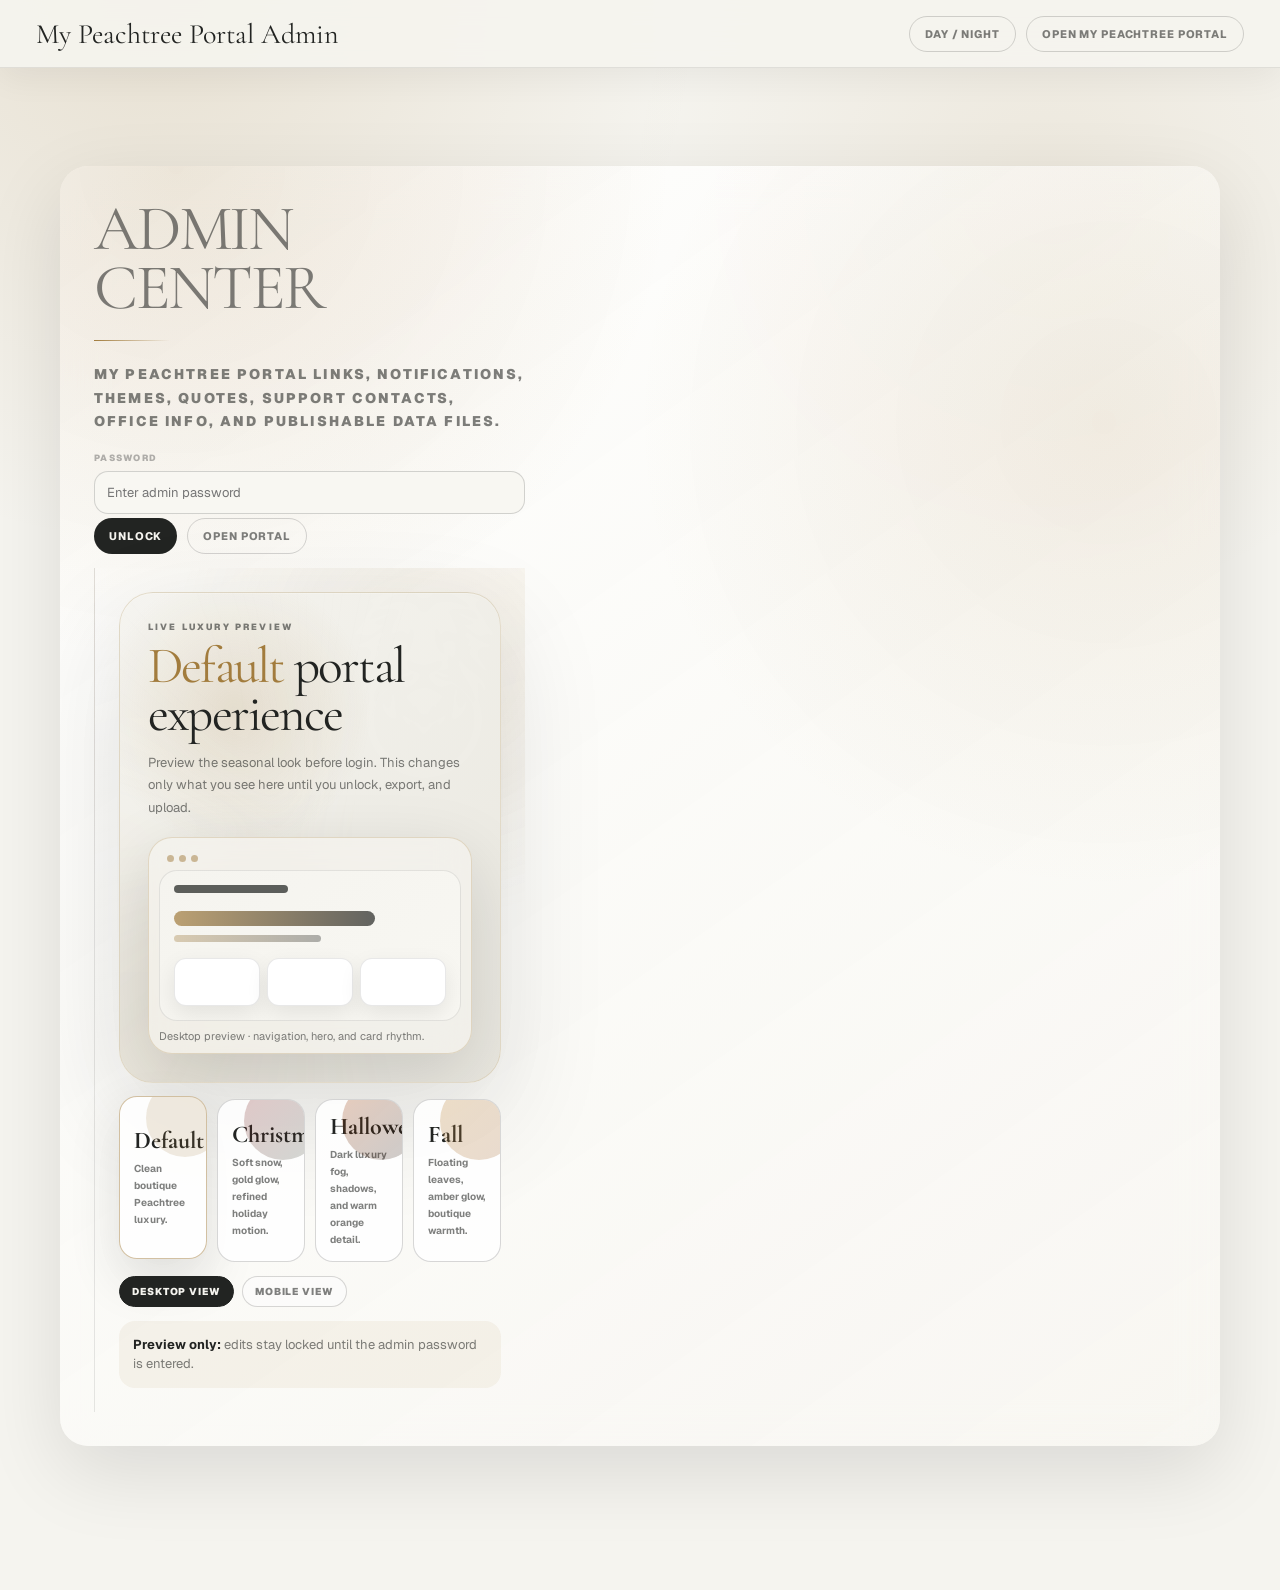
==== commit 6e204d72: "Update Peachtree portal and repair website markup" ====
--- a/admin.html
+++ b/admin.html
@@ -1,1603 +1,4018 @@
 <!DOCTYPE html>
 <html lang="en" data-theme="light">
-<head>
-<meta charset="UTF-8">
-<meta name="viewport" content="width=device-width, initial-scale=1.0, viewport-fit=cover">
-<meta name="apple-mobile-web-app-capable" content="yes">
-<title>Peachtree · Resource Center Admin</title>
-<link rel="preconnect" href="https://fonts.googleapis.com">
-<link href="https://fonts.googleapis.com/css2?family=Cormorant+Garamond:ital,wght@0,300;0,400;0,500;0,600;1,300;1,400;1,500&family=Geist:wght@300;400;500;600&display=swap" rel="stylesheet">
-<style>
-
- 
-/* ═══ TOKENS ═══ */
-*, *::before, *::after { box-sizing: border-box; margin: 0; padding: 0; }
+  <head>
+    <meta charset="UTF-8" />
+    <meta name="viewport" content="width=device-width, initial-scale=1.0" />
+    <meta name="application-name" content="My Peachtree Portal Admin" />
+    <title>Peachtree · My Peachtree Portal Admin</title>
+    <link rel="preconnect" href="https://fonts.googleapis.com">
+    <link
+      href="https://fonts.googleapis.com/css2?family=Cormorant+Garamond:wght@400;500;600&family=Geist:wght@300;400;500;600;700&display=swap"
+      rel="stylesheet">
+    <link rel="stylesheet" href="holiday-themes.css">
+    <style>
+*,
+*::before,
+*::after {
+  box-sizing: border-box;
+  margin: 0;
+  padding: 0;
+}
+
 :root {
-  --black:#000; --iron-ore:#222422; --ivory:#F5F4EF; --white:#fff;
-  --ease:cubic-bezier(0.22,1,0.36,1); --spring:cubic-bezier(0.34,1.56,0.64,1);
-  --accent:#2563eb; --new-badge:#dc2626;
-}
+  --black: #000;
+  --iron-ore: #222422;
+  --ivory: #F5F4EF;
+  --white: #fff;
+  --gold: #A27C3D;
+  --danger: #B42318;
+  --green: #16803C;
+  --ease: cubic-bezier(.22, 1, .36, 1);
+}
+
 [data-theme="light"] {
-  --bg:var(--ivory); --bg-raised:var(--white); --bg-deep:#E8E7E1;
-  --nav-bg:rgba(245,244,239,0.88); --nav-border:rgba(34,36,34,0.09);
-  --text:var(--iron-ore); --text-2:rgba(34,36,34,0.50); --text-3:rgba(34,36,34,0.28);
-  --border:rgba(34,36,34,0.09); --border-mid:rgba(34,36,34,0.15);
-  --card-bg:var(--white);
-  --card-shadow:0 4px 24px rgba(0,0,0,0.08),0 1px 4px rgba(0,0,0,0.04);
-  --card-shadow-hov:0 20px 60px rgba(0,0,0,0.15),0 4px 16px rgba(0,0,0,0.07);
-  --spine-bg:var(--iron-ore); --spine-text:var(--ivory);
-  --badge-bg:var(--iron-ore); --badge-text:var(--ivory);
-  --overlay-bg:rgba(20,22,20,0.60); --panel-bg:var(--white); --panel-bar:#EDECEA;
-  --panel-border:rgba(34,36,34,0.10); --loader-ring:var(--iron-ore);
-  --dot-bg:rgba(34,36,34,0.18); --dot-active:var(--iron-ore);
-  --footer-border:rgba(34,36,34,0.08); --fav-color:#f59e0b;
-}
+  --bg: var(--ivory);
+  --bg-2: #E9E7DF;
+  --card: #fff;
+  --card-2: #F8F7F2;
+  --text: var(--iron-ore);
+  --muted: rgba(34, 36, 34, .58);
+  --soft: rgba(34, 36, 34, .34);
+  --border: rgba(34, 36, 34, .10);
+  --border-2: rgba(34, 36, 34, .18);
+  --nav: rgba(245, 244, 239, .9);
+  --reverse: var(--ivory);
+  --reverse-bg: var(--iron-ore);
+  --shadow: 0 16px 50px rgba(0, 0, 0, .09), 0 2px 8px rgba(0, 0, 0, .05);
+}
+
 [data-theme="dark"] {
-  --bg:#141614; --bg-raised:#1C1E1C; --bg-deep:#0E100E;
-  --nav-bg:rgba(14,16,14,0.92); --nav-border:rgba(245,244,239,0.07);
-  --text:var(--ivory); --text-2:rgba(245,244,239,0.48); --text-3:rgba(245,244,239,0.24);
-  --border:rgba(245,244,239,0.07); --border-mid:rgba(245,244,239,0.13);
-  --card-bg:#1C1E1C;
-  --card-shadow:0 4px 24px rgba(0,0,0,0.40),0 1px 4px rgba(0,0,0,0.20);
-  --card-shadow-hov:0 20px 60px rgba(0,0,0,0.65),0 4px 16px rgba(0,0,0,0.30);
-  --spine-bg:var(--ivory); --spine-text:var(--iron-ore);
-  --badge-bg:rgba(245,244,239,0.12); --badge-text:var(--ivory);
-  --overlay-bg:rgba(0,0,0,0.75); --panel-bg:#1C1E1C; --panel-bar:#111311;
-  --panel-border:rgba(245,244,239,0.08); --loader-ring:var(--ivory);
-  --dot-bg:rgba(245,244,239,0.18); --dot-active:var(--ivory);
-  --footer-border:rgba(245,244,239,0.07); --fav-color:#f59e0b;
-}
- 
-html { -webkit-font-smoothing:antialiased; scroll-behavior:smooth; }
+  --bg: #141614;
+  --bg-2: #0E100E;
+  --card: #1C1E1C;
+  --card-2: #151815;
+  --text: var(--ivory);
+  --muted: rgba(245, 244, 239, .58);
+  --soft: rgba(245, 244, 239, .34);
+  --border: rgba(245, 244, 239, .09);
+  --border-2: rgba(245, 244, 239, .17);
+  --nav: rgba(14, 16, 14, .9);
+  --reverse: var(--iron-ore);
+  --reverse-bg: var(--ivory);
+  --shadow: 0 16px 50px rgba(0, 0, 0, .42), 0 2px 8px rgba(0, 0, 0, .22);
+}
+
 body {
-  font-family:'Geist',system-ui,sans-serif;
-  background:var(--bg); color:var(--text);
-  min-height:100svh; overflow-x:hidden;
-  transition:background 0.5s var(--ease),color 0.5s var(--ease);
-}
- 
-/* ═══ NAV ═══ */
+  font-family: Geist, system-ui, sans-serif;
+  background: var(--bg);
+  color: var(--text);
+  min-height: 100svh;
+}
+
+button,
+input,
+textarea,
+select {
+  font-family: inherit;
+}
+
+.hidden {
+  display: none !important;
+}
+
 nav {
-  position:sticky; top:0; z-index:200; height:64px;
-  display:flex; align-items:center; padding:0 48px;
-  background:var(--nav-bg); border-bottom:1px solid var(--nav-border);
-  backdrop-filter:saturate(180%) blur(24px);
-  -webkit-backdrop-filter:saturate(180%) blur(24px);
-  transition:background 0.5s var(--ease),border-color 0.5s var(--ease);
-}
-.nav-inner { width:100%; max-width:1500px; margin:0 auto; display:flex; align-items:center; justify-content:space-between; }
-.wordmark { line-height:1; cursor:default; display:flex; align-items:center; min-width:170px; }
-.nav-logo { width:clamp(178px,16vw,252px); height:42px; object-fit:contain; object-position:left center; display:block; border-radius:0; transition:opacity 0.5s var(--ease), transform 0.3s var(--ease); }
-.nav-logo-dark { display:none; }
-[data-theme="dark"] .nav-logo-light { display:none; }
-[data-theme="dark"] .nav-logo-dark { display:block; }
-.wordmark:hover .nav-logo { transform:translateY(-1px); }
-.wordmark-fallback { display:none; font-family:'Cormorant Garamond',serif; font-size:18px; font-weight:600; letter-spacing:0.06em; color:var(--text); line-height:0.92; }
-.wordmark-fallback small { display:block; font-family:'Geist',system-ui,sans-serif; font-size:8px; font-weight:600; letter-spacing:0.22em; text-transform:uppercase; color:var(--text); margin-top:5px; }
-.wordmark.logo-missing .wordmark-fallback { display:block; }
-.wordmark.logo-missing .nav-logo { display:none !important; }
-.nav-label { font-size:10px; font-weight:700; letter-spacing:0.20em; text-transform:uppercase; color:var(--text); transition:color 0.5s; }
-.nav-right { display:flex; align-items:center; gap:12px; }
-.theme-pill { display:flex; background:var(--bg-deep); border:1px solid var(--border); border-radius:40px; padding:3px; cursor:pointer; transition:background 0.4s,border-color 0.4s; }
-.theme-pill:hover { border-color:var(--border-mid); }
-.tp-opt { font-size:11px; font-weight:600; padding:5px 14px; border-radius:30px; color:var(--text-3); transition:all 0.25s var(--ease); user-select:none; line-height:1; }
-.tp-opt.on { background:var(--bg-raised); color:var(--text); box-shadow:0 1px 4px rgba(0,0,0,0.08); }
-.admin-trigger { font-size:10px; font-weight:600; letter-spacing:0.14em; text-transform:uppercase; color:var(--text-2); border:1px solid var(--border-mid); background:transparent; padding:6px 13px; border-radius:8px; cursor:pointer; transition:all 0.2s var(--ease); }
-.admin-trigger:hover { border-color:var(--border-mid); color:var(--text); background:var(--bg-deep); }
- 
-/* ═══ SEARCH BAR ═══ */
-.search-wrap {
-  max-width:1500px; margin:0 auto; padding:0 48px 32px;
-  opacity:0; animation:up 0.7s var(--ease) 0.30s both;
-}
-.search-bar {
-  display:flex; align-items:center; gap:12px;
-  background:var(--card-bg); border:1px solid var(--border-mid);
-  border-radius:14px; padding:12px 18px;
-  box-shadow:var(--card-shadow);
-  transition:border-color 0.2s,box-shadow 0.2s,background 0.5s;
-}
-.search-bar:focus-within { border-color:var(--iron-ore); box-shadow:0 0 0 3px rgba(34,36,34,0.07); }
-[data-theme="dark"] .search-bar:focus-within { border-color:var(--ivory); box-shadow:0 0 0 3px rgba(245,244,239,0.07); }
-.search-icon { color:var(--text-3); font-size:15px; flex-shrink:0; transition:color 0.5s; }
-.search-input { flex:1; font-family:'Geist',system-ui,sans-serif; font-size:14px; color:var(--text); background:transparent; border:none; outline:none; }
-.search-input::placeholder { color:var(--text-3); }
-.search-clear { font-size:13px; color:var(--text-3); cursor:pointer; border:none; background:transparent; padding:2px 6px; border-radius:5px; transition:all 0.2s; display:none; }
-.search-clear.show { display:block; }
-.search-clear:hover { background:var(--bg-deep); color:var(--text); }
-.search-count { font-size:11px; color:var(--text-3); white-space:nowrap; transition:color 0.5s; }
- 
-/* ═══ ANNOUNCEMENT BANNER ═══ */
-.announce-bar {
-  background: var(--iron-ore);
-  color: var(--ivory);
-  padding: 11px 48px;
+  position: sticky;
+  top: 0;
+  z-index: 10;
+  height: 68px;
+  background: var(--nav);
+  border-bottom: 1px solid var(--border);
+  backdrop-filter: blur(22px);
+  -webkit-backdrop-filter: blur(22px);
+}
+
+.nav-inner {
+  max-width: 1480px;
+  height: 100%;
+  margin: 0 auto;
   display: flex;
   align-items: center;
   justify-content: space-between;
+  padding: 0 36px;
+}
+
+.brand {
+  font-family: 'Cormorant Garamond', serif;
+  font-size: 28px;
+}
+
+.nav-actions {
+  display: flex;
+  gap: 10px;
+  align-items: center;
+}
+
+main {
+  max-width: 1480px;
+  margin: 0 auto;
+  padding: 34px 36px 80px;
+}
+
+.gate {
+  max-width: 500px;
+  margin: 120px auto;
+  background: var(--card);
+  border: 1px solid var(--border);
+  box-shadow: var(--shadow);
+  border-radius: 26px;
+  padding: 28px;
+}
+
+.gate h1 {
+  font-family: 'Cormorant Garamond', serif;
+  font-size: 42px;
+  font-weight: 400;
+  margin-bottom: 10px;
+}
+
+.gate p {
+  color: var(--muted);
+  line-height: 1.55;
+  margin-bottom: 18px;
+}
+
+.btn {
+  appearance: none;
+  border: 0;
+  border-radius: 999px;
+  padding: 10px 15px;
+  font-size: 11px;
+  font-weight: 800;
+  letter-spacing: .08em;
+  text-transform: uppercase;
+  cursor: pointer;
+  transition: .2s;
+  text-decoration: none;
+  display: inline-flex;
+  align-items: center;
+  justify-content: center;
+  gap: 7px;
+}
+
+.btn-primary {
+  background: var(--reverse-bg);
+  color: var(--reverse);
+}
+
+.btn-soft {
+  border: 1px solid var(--border-2);
+  background: transparent;
+  color: var(--muted);
+}
+
+.btn-danger {
+  background: var(--danger);
+  color: white;
+}
+
+.btn:hover {
+  transform: translateY(-1px);
+}
+
+input,
+textarea,
+select {
+  width: 100%;
+  border: 1px solid var(--border-2);
+  background: var(--card-2);
+  color: var(--text);
+  border-radius: 14px;
+  padding: 12px;
+  font-size: 13px;
+  outline: none;
+}
+
+textarea {
+  min-height: 104px;
+  resize: vertical;
+}
+
+.field {
+  display: grid;
+  gap: 7px;
+}
+
+.field label {
+  font-size: 9px;
+  font-weight: 900;
+  letter-spacing: .16em;
+  text-transform: uppercase;
+  color: var(--soft);
+}
+
+.tabs {
+  display: flex;
+  flex-wrap: wrap;
+  gap: 8px;
+  margin: 22px 0;
+}
+
+.tab {
+  border: 1px solid var(--border-2);
+  background: var(--card);
+  color: var(--muted);
+  border-radius: 999px;
+  padding: 9px 13px;
+  font-size: 10px;
+  font-weight: 900;
+  letter-spacing: .08em;
+  text-transform: uppercase;
+  cursor: pointer;
+}
+
+.tab.active {
+  background: var(--reverse-bg);
+  color: var(--reverse);
+  border-color: var(--reverse-bg);
+}
+
+.workspace {
+  display: grid;
+  grid-template-columns: 360px minmax(0, 1fr);
+  gap: 18px;
+}
+
+.panel {
+  background: var(--card);
+  border: 1px solid var(--border);
+  border-radius: 24px;
+  box-shadow: var(--shadow);
+  overflow: hidden;
+}
+
+.panel-head {
+  padding: 18px 20px;
+  border-bottom: 1px solid var(--border);
+  display: flex;
+  justify-content: space-between;
+  align-items: center;
+  gap: 14px;
+}
+
+.panel-title {
+  font-family: 'Cormorant Garamond', serif;
+  font-size: 28px;
+}
+
+.panel-sub {
+  font-size: 12px;
+  color: var(--muted);
+  margin-top: 3px;
+}
+
+.list {
+  max-height: calc(100svh - 250px);
+  overflow: auto;
+  padding: 10px;
+}
+
+.row {
+  display: flex;
+  gap: 12px;
+  align-items: flex-start;
+  padding: 12px;
+  border-radius: 16px;
+  cursor: pointer;
+  border: 1px solid transparent;
+}
+
+.row:hover,
+.row.active {
+  background: var(--bg-2);
+  border-color: var(--border);
+}
+
+.row-ico {
+  font-size: 20px;
+  width: 28px;
+}
+
+.row-main {
+  min-width: 0;
+}
+
+.row-title {
+  font-weight: 700;
+  font-size: 13px;
+}
+
+.row-sub {
+  font-size: 11px;
+  color: var(--muted);
+  line-height: 1.4;
+  margin-top: 3px;
+  white-space: nowrap;
+  overflow: hidden;
+  text-overflow: ellipsis;
+  max-width: 250px;
+}
+
+.editor {
+  padding: 20px;
+  display: grid;
   gap: 16px;
+}
+
+.grid2 {
+  display: grid;
+  grid-template-columns: 1fr 1fr;
+  gap: 13px;
+}
+
+.grid3 {
+  display: grid;
+  grid-template-columns: 1fr 1fr 1fr;
+  gap: 13px;
+}
+
+.toolbar {
+  display: flex;
+  flex-wrap: wrap;
+  gap: 10px;
+  margin-top: 4px;
+}
+
+.notice {
+  border: 1px solid var(--border);
+  background: var(--card-2);
+  border-radius: 16px;
+  padding: 14px;
+  color: var(--muted);
   font-size: 13px;
-  font-weight: 500;
   line-height: 1.5;
-  transition: background 0.5s;
-}
-[data-theme="dark"] .announce-bar { background: #2a2e2a; border-bottom: 1px solid var(--border); }
-.announce-bar.hidden { display: none; }
-.announce-msg { flex: 1; }
-.announce-dismiss {
-  font-size: 11px; font-weight: 700; letter-spacing: 0.08em;
-  text-transform: uppercase; color: rgba(245,244,239,0.6);
-  background: transparent; border: 1px solid rgba(245,244,239,0.25);
-  border-radius: 6px; padding: 4px 11px; cursor: pointer;
-  transition: all 0.2s; flex-shrink: 0; white-space: nowrap;
-}
-.announce-dismiss:hover { background: rgba(245,244,239,0.12); color: var(--ivory); }
- 
-/* ═══ CATEGORY FILTERS ═══ */
-.filter-wrap {
-  max-width: 1500px; margin: 0 auto; padding: 0 48px 24px;
-  display: flex; align-items: center; gap: 8px; flex-wrap: wrap;
-}
-.filter-pill {
-  font-size: 11px; font-weight: 600; letter-spacing: 0.08em;
-  text-transform: uppercase; padding: 7px 16px; border-radius: 30px;
-  border: 1px solid var(--border-mid); background: transparent;
-  color: var(--text-2); cursor: pointer;
-  transition: all 0.2s var(--ease);
-}
-.filter-pill:hover { border-color: var(--iron-ore); color: var(--text); background: var(--bg-deep); }
-[data-theme="dark"] .filter-pill:hover { border-color: var(--ivory); }
-.filter-pill.active {
-  background: var(--iron-ore); color: var(--ivory);
-  border-color: var(--iron-ore);
-}
-[data-theme="dark"] .filter-pill.active { background: var(--ivory); color: var(--iron-ore); border-color: var(--ivory); }
- 
-/* ═══ SECTION DIVIDER ═══ */
-.shelf-divider {
-  font-size: 9px; font-weight: 800; letter-spacing: 0.26em;
-  text-transform: uppercase; color: var(--text-2);
-  padding: 28px 0 14px;
+}
+
+.switch-row {
+  display: flex;
+  align-items: center;
+  gap: 10px;
+}
+
+.switch-row input {
+  width: auto;
+}
+
+.preview-card,
+.export-box {
+  border: 1px solid var(--border);
+  background: linear-gradient(145deg, var(--card), var(--card-2));
+  border-radius: 18px;
+  padding: 18px;
+}
+
+.preview-title,
+.export-title {
+  font-family: 'Cormorant Garamond', serif;
+  font-size: 30px;
+  line-height: 1.1;
+}
+
+.preview-copy,
+.export-copy {
+  font-size: 13px;
+  line-height: 1.6;
+  color: var(--muted);
+  margin-top: 8px;
+}
+
+.section-label {
+  font-size: 9px;
+  font-weight: 900;
+  letter-spacing: .16em;
+  text-transform: uppercase;
+  color: var(--soft);
+  margin-top: 6px;
+}
+
+.status-list {
+  display: grid;
+  gap: 8px;
+}
+
+.status-item {
+  display: flex;
+  justify-content: space-between;
+  gap: 12px;
+  border: 1px solid var(--border);
+  border-radius: 14px;
+  padding: 10px;
+  font-size: 12px;
+}
+
+.ok {
+  color: var(--green);
+}
+
+.bad {
+  color: var(--danger);
+}
+
+.theme-card {
+  border: 1px solid var(--border);
+  border-radius: 18px;
+  padding: 18px;
+  background: var(--card-2);
+}
+
+.toast {
+  position: fixed;
+  left: 50%;
+  bottom: 22px;
+  transform: translateX(-50%) translateY(20px);
+  z-index: 999;
+  background: var(--reverse-bg);
+  color: var(--reverse);
+  padding: 12px 17px;
+  border-radius: 999px;
+  font-size: 12px;
+  font-weight: 700;
+  opacity: 0;
+  pointer-events: none;
+  transition: .25s;
+}
+
+.toast.show {
+  opacity: 1;
+  transform: translateX(-50%) translateY(0);
+}
+
+@media (max-width:900px) {
+
+  .nav-inner,
+  main {
+    padding-left: 18px;
+    padding-right: 18px;
+  }
+
+  .workspace {
+    grid-template-columns: 1fr;
+  }
+
+  .grid2,
+  .grid3 {
+    grid-template-columns: 1fr;
+  }
+
+  .list {
+    max-height: none;
+  }
+
+  .brand {
+    font-size: 24px;
+  }
+}
+
+.dashboard-grid {
+  display: grid;
+  grid-template-columns: repeat(2, minmax(0, 1fr));
+  gap: 14px;
+}
+
+.dash-card {
+  border: 1px solid var(--border);
+  background: linear-gradient(145deg, var(--card), var(--card-2));
+  border-radius: 20px;
+  padding: 18px;
+  cursor: pointer;
+  transition: .22s var(--ease);
+  min-height: 150px;
+  display: flex;
+  flex-direction: column;
+  justify-content: space-between;
+}
+
+.dash-card:hover {
+  transform: translateY(-2px);
+  border-color: var(--border-2);
+  box-shadow: var(--shadow);
+}
+
+.dash-icon {
+  font-size: 26px;
+  margin-bottom: 10px;
+}
+
+.dash-title {
+  font-family: 'Cormorant Garamond', serif;
+  font-size: 30px;
+  line-height: 1.05;
+}
+
+.dash-copy {
+  font-size: 13px;
+  line-height: 1.5;
+  color: var(--muted);
+  margin-top: 8px;
+}
+
+.dash-file {
+  margin-top: 14px;
+  width: max-content;
+  max-width: 100%;
+  border: 1px solid var(--border-2);
+  border-radius: 999px;
+  padding: 6px 10px;
+  font-size: 9px;
+  font-weight: 900;
+  letter-spacing: .1em;
+  text-transform: uppercase;
+  color: var(--soft);
+}
+
+.publish-note {
+  border: 1px solid var(--border);
+  background: var(--card-2);
+  border-radius: 18px;
+  padding: 14px;
+  font-size: 13px;
+  line-height: 1.55;
+  color: var(--muted);
+}
+
+.publish-note strong {
+  color: var(--text);
+}
+
+.validation-list {
+  display: grid;
+  gap: 8px;
+  margin-top: 10px;
+}
+
+.validation-item {
+  border: 1px solid var(--border);
+  border-radius: 12px;
+  padding: 10px;
+  font-size: 12px;
+  color: var(--muted);
+}
+
+.validation-item.bad {
+  border-color: rgba(180, 35, 24, .35);
+  background: rgba(180, 35, 24, .07);
+}
+
+.validation-item.ok {
+  border-color: rgba(22, 128, 60, .28);
+  background: rgba(22, 128, 60, .07);
+}
+
+.export-main-btn {
+  min-width: 180px;
+}
+
+@media (max-width:900px) {
+  .dashboard-grid {
+    grid-template-columns: 1fr;
+  }
+}
+
+.tabs {
+  position: sticky;
+  top: 68px;
+  z-index: 8;
+  background: var(--bg);
+  padding: 10px 0 12px;
+  margin: 16px 0 18px !important;
   border-bottom: 1px solid var(--border);
-  margin-bottom: 20px;
-  display: flex; align-items: center; gap: 12px;
-  transition: color 0.5s, border-color 0.5s;
-}
-.shelf-divider::before {
+}
+
+.tab {
+  min-height: 38px;
+  display: inline-flex;
+  align-items: center;
+  justify-content: center;
+  white-space: nowrap;
+  user-select: none;
+}
+
+.tab:focus-visible,
+.btn:focus-visible,
+.row:focus-visible {
+  outline: 2px solid var(--gold);
+  outline-offset: 2px;
+}
+
+.panel-head {
+  align-items: flex-start;
+}
+
+.panel-head .toolbar {
+  margin-top: 0;
+  justify-content: flex-end;
+}
+
+#editorSub,
+#listSub {
+  max-width: 740px;
+}
+
+.unsaved-pill {
+  display: inline-flex;
+  align-items: center;
+  gap: 6px;
+  border: 1px solid var(--border-2);
+  border-radius: 999px;
+  padding: 5px 9px;
+  font-size: 9px;
+  font-weight: 900;
+  letter-spacing: .1em;
+  text-transform: uppercase;
+  color: var(--soft);
+}
+
+.unsaved-pill.dirty {
+  color: var(--gold);
+  background: rgba(162, 124, 61, .08);
+}
+
+.notice strong,
+.publish-note strong {
+  color: var(--text);
+}
+
+@media (max-width:900px) {
+  .tabs {
+    top: 0;
+    overflow-x: auto;
+    flex-wrap: nowrap;
+    scrollbar-width: none;
+    margin-left: -18px !important;
+    margin-right: -18px !important;
+    padding-left: 18px;
+    padding-right: 18px;
+  }
+
+  .tabs::-webkit-scrollbar {
+    display: none;
+  }
+
+  .tab {
+    flex: 0 0 auto;
+    font-size: 9px;
+    padding: 9px 12px;
+  }
+
+  .panel-head {
+    flex-direction: column;
+  }
+
+  .panel-head .toolbar {
+    width: 100%;
+    justify-content: flex-start;
+  }
+
+  .panel-head .toolbar .btn {
+    flex: 1 1 auto;
+  }
+}
+
+.row {
+  position: relative;
+}
+
+.row[draggable="true"] {
+  cursor: grab;
+}
+
+.row.dragging {
+  opacity: .42;
+  transform: scale(.985);
+}
+
+.row.drag-over {
+  border-color: var(--gold);
+  background: rgba(162, 124, 61, .09);
+}
+
+.drag-handle {
+  width: 26px;
+  height: 26px;
+  border: 1px solid var(--border-2);
+  border-radius: 9px;
+  display: inline-flex;
+  align-items: center;
+  justify-content: center;
+  font-size: 14px;
+  color: var(--soft);
+  flex: 0 0 auto;
+  cursor: grab;
+  user-select: none;
+}
+
+.row:hover .drag-handle {
+  color: var(--text);
+  border-color: var(--border-2);
+}
+
+.reorder-help {
+  border: 1px solid var(--border);
+  background: var(--card-2);
+  border-radius: 14px;
+  padding: 11px 12px;
+  margin: 10px;
+  font-size: 12px;
+  line-height: 1.45;
+  color: var(--muted);
+}
+
+@media (max-width:900px) {
+  .drag-handle {
+    width: 30px;
+    height: 30px;
+  }
+}
+
+body {
+  background:
+    radial-gradient(circle at 12% 0%, rgba(162, 124, 61, .16), transparent 28%),
+    radial-gradient(circle at 82% 12%, rgba(162, 124, 61, .10), transparent 24%),
+    var(--bg);
+}
+
+nav {
+  box-shadow: 0 10px 34px rgba(0, 0, 0, .055);
+}
+
+.panel,
+.gate,
+.theme-card,
+.preview-card,
+.export-box {
+  box-shadow: 0 26px 80px rgba(0, 0, 0, .11), 0 1px 0 rgba(255, 255, 255, .14) inset !important;
+  border-radius: 28px !important;
+}
+
+.btn,
+.tab {
+  transition: transform .25s var(--ease), box-shadow .25s var(--ease), background .25s var(--ease) !important;
+}
+
+.btn:hover,
+.tab:hover {
+  transform: translateY(-2px) !important;
+}
+
+.gate {
+  max-width: 1160px !important;
+  margin: 64px auto !important;
+  padding: 0 !important;
+  overflow: hidden;
+  border: 0 !important;
+  background: linear-gradient(145deg, color-mix(in srgb, var(--card) 88%, transparent), color-mix(in srgb, var(--card-2) 82%, transparent)) !important;
+  backdrop-filter: blur(22px);
+  -webkit-backdrop-filter: blur(22px);
+  position: relative;
+}
+
+.gate::before {
   content: '';
-  width: 20px; height: 2px;
-  background: var(--iron-ore);
-  border-radius: 2px;
-  flex-shrink: 0;
-  transition: background 0.5s;
-}
-[data-theme="dark"] .shelf-divider::before { background: var(--ivory); }
- 
-/* Admin section divider field */
-.admin-divider-row {
-  display: flex; align-items: center; gap: 10px;
-  padding: 11px 14px; background: var(--bg-deep);
-  border: 1px solid var(--border); border-radius: 10px; margin-bottom: 16px;
-}
-.admin-divider-icon { font-size: 16px; flex-shrink: 0; }
-.admin-divider-info { flex: 1; }
-.admin-divider-label { font-size: 13px; font-weight: 500; color: var(--text); transition: color 0.5s; }
-.admin-divider-sub { font-size: 11px; color: var(--text-3); transition: color 0.5s; }
- 
-/* ═══ HERO ═══ */
-.hero { max-width:1500px; margin:0 auto; padding:72px 48px 40px; }
-.hero-eyebrow { font-size:9px; font-weight:700; letter-spacing:0.26em; text-transform:uppercase; color:var(--text); margin-bottom:16px; opacity:0; animation:up 0.7s var(--ease) 0.05s both; transition:color 0.5s; }
-.hero-title { font-family:'Cormorant Garamond',serif; font-size:clamp(48px,5.5vw,88px); font-weight:400; line-height:1.02; letter-spacing:-0.015em; color:var(--text); opacity:0; animation:up 0.7s var(--ease) 0.12s both; transition:color 0.5s; }
-.hero-title em { font-style:italic; font-weight:300; color:var(--text); transition:color 0.5s; }
-.hero-rule { width:48px; height:1px; background:var(--border-mid); margin:28px 0; opacity:0; animation:up 0.7s var(--ease) 0.19s both; transition:background 0.5s; }
-.hero-desc { font-size:15px; color:var(--text); line-height:1.75; max-width:460px; opacity:0; animation:up 0.7s var(--ease) 0.25s both; transition:color 0.5s; }
-@keyframes up { from{opacity:0;transform:translateY(20px)} to{opacity:1;transform:translateY(0)} }
- 
-/* ═══ SHELF ═══ */
-.shelf-wrap { max-width:1500px; margin:0 auto; padding:0 48px 100px; }
-.shelf-label { font-size:9px; font-weight:700; letter-spacing:0.22em; text-transform:uppercase; color:var(--text-2); padding-bottom:16px; border-bottom:1px solid var(--border); margin-bottom:32px; transition:color 0.5s,border-color 0.5s; }
-.shelf-section { margin-bottom:48px; }
-.shelf { display:flex; flex-direction:column; gap:20px; }
- 
-/* No results */
-.no-results { text-align:center; padding:60px 20px; color:var(--text-3); }
-.no-results-icon { font-size:40px; margin-bottom:12px; opacity:0.5; }
-.no-results-text { font-family:'Cormorant Garamond',serif; font-size:22px; color:var(--text-2); }
- 
-/* ═══ MAG CARD ═══ */
-.mag-card {
-  display:flex; align-items:stretch; background:var(--card-bg);
-  border-radius:16px; border:1px solid var(--border);
-  box-shadow:var(--card-shadow); overflow:hidden; cursor:pointer;
-  position:relative; opacity:0; animation:up 0.6s var(--ease) both;
-  transition:box-shadow 0.35s var(--ease),transform 0.35s var(--ease),background 0.5s var(--ease),border-color 0.5s var(--ease);
-  min-height:110px;
-}
-.mag-card:nth-child(1){animation-delay:0.10s} .mag-card:nth-child(2){animation-delay:0.15s}
-.mag-card:nth-child(3){animation-delay:0.20s} .mag-card:nth-child(4){animation-delay:0.25s}
-.mag-card:nth-child(5){animation-delay:0.30s} .mag-card:nth-child(6){animation-delay:0.35s}
-.mag-card:nth-child(7){animation-delay:0.40s} .mag-card:nth-child(8){animation-delay:0.45s}
-.mag-card:nth-child(9){animation-delay:0.50s} .mag-card:nth-child(10){animation-delay:0.55s}
-.mag-card:nth-child(11){animation-delay:0.60s} .mag-card:nth-child(12){animation-delay:0.65s}
-.mag-card.search-hidden { display:none; }
-.mag-card:hover { box-shadow:var(--card-shadow-hov); transform:translateY(-5px) translateX(3px); }
-.mag-card:active { transform:translateY(-2px) scale(0.995); }
-.mag-card::before { content:''; position:absolute; right:0; top:8px; bottom:8px; width:0; background:linear-gradient(to right,transparent,rgba(34,36,34,0.04)); border-radius:0 16px 16px 0; transition:width 0.4s var(--ease); pointer-events:none; }
-.mag-card:hover::before { width:40px; }
-[data-theme="dark"] .mag-card::before { background:linear-gradient(to right,transparent,rgba(245,244,239,0.03)); }
- 
-.mag-spine { width:52px; flex-shrink:0; background:var(--spine-bg); display:flex; align-items:center; justify-content:center; padding:12px 0; position:relative; transition:background 0.5s var(--ease); }
-.mag-spine-num { font-family:'Cormorant Garamond',serif; font-size:13px; font-weight:400; color:var(--spine-text); writing-mode:vertical-rl; text-orientation:mixed; transform:rotate(180deg); letter-spacing:0.08em; opacity:0.55; transition:color 0.5s; }
-.spine-icon { position:absolute; top:16px; font-size:18px; line-height:1; }
-.mag-body { flex:1; padding:22px 28px; display:flex; align-items:center; gap:24px; min-width:0; }
-.mag-info { flex:1; min-width:0; }
-.mag-type { font-size:9px; font-weight:700; letter-spacing:0.18em; text-transform:uppercase; color:var(--text-3); margin-bottom:7px; display:flex; align-items:center; gap:6px; transition:color 0.5s; }
-.new-pill { background:var(--new-badge); color:white; font-size:8px; font-weight:800; letter-spacing:0.14em; padding:2px 7px; border-radius:4px; text-transform:uppercase; animation:pulse-new 2s ease-in-out infinite; }
-@keyframes pulse-new { 0%,100%{opacity:1} 50%{opacity:0.75} }
-.mag-title { font-family:'Cormorant Garamond',serif; font-size:26px; font-weight:500; color:var(--text); line-height:1.20; letter-spacing:0.01em; margin-bottom:7px; transition:color 0.5s; }
-.mag-desc { font-size:13px; color:var(--text-2); line-height:1.6; transition:color 0.5s; }
-.mag-right { display:flex; flex-direction:column; align-items:flex-end; justify-content:space-between; gap:16px; flex-shrink:0; }
-.mag-badge { font-size:9px; font-weight:700; letter-spacing:0.14em; text-transform:uppercase; background:var(--badge-bg); color:var(--badge-text); padding:5px 11px; border-radius:6px; transition:background 0.5s,color 0.5s; }
-.mag-actions { display:flex; align-items:center; gap:8px; }
- 
-/* Favorite star */
-.fav-btn {
-  width:32px; height:32px; border-radius:50%; border:1px solid var(--border-mid);
-  background:transparent; display:flex; align-items:center; justify-content:center;
-  cursor:pointer; font-size:14px; transition:all 0.2s var(--ease); flex-shrink:0;
-  z-index:2; position:relative;
-}
-.fav-btn:hover { border-color:var(--fav-color); background:rgba(245,158,11,0.08); }
-.fav-btn.active { border-color:var(--fav-color); background:rgba(245,158,11,0.12); }
-.fav-star { transition:transform 0.25s var(--spring); }
-.fav-btn:hover .fav-star { transform:scale(1.25); }
-.fav-btn.active .fav-star { filter:none; }
- 
-.mag-arrow { width:36px; height:36px; border-radius:50%; border:1px solid var(--border-mid); display:flex; align-items:center; justify-content:center; transition:all 0.3s var(--ease); flex-shrink:0; }
-.mag-card:hover .mag-arrow { background:var(--iron-ore); border-color:var(--iron-ore); transform:translate(2px,-2px); }
-[data-theme="dark"] .mag-card:hover .mag-arrow { background:var(--ivory); border-color:var(--ivory); }
-.mag-arrow-icon { transition:stroke 0.3s; stroke:var(--text-3); }
-.mag-card:hover .mag-arrow-icon { stroke:var(--ivory); }
-[data-theme="dark"] .mag-card:hover .mag-arrow-icon { stroke:var(--iron-ore); }
- 
-/* ═══ RECENTLY OPENED ═══ */
-.recent-section { margin-bottom:40px; }
-.recent-row { display:flex; gap:12px; flex-wrap:wrap; }
-.recent-chip {
-  display:flex; align-items:center; gap:8px;
-  background:var(--card-bg); border:1px solid var(--border);
-  border-radius:10px; padding:9px 14px; cursor:pointer;
-  font-size:12px; font-weight:500; color:var(--text-2);
-  box-shadow:var(--card-shadow);
-  transition:all 0.2s var(--ease);
-  max-width:220px;
-}
-.recent-chip:hover { border-color:var(--border-mid); color:var(--text); box-shadow:var(--card-shadow-hov); transform:translateY(-2px); }
-.recent-chip-icon { font-size:14px; flex-shrink:0; }
-.recent-chip-label { white-space:nowrap; overflow:hidden; text-overflow:ellipsis; }
-.recent-chip-x { margin-left:4px; opacity:0.4; flex-shrink:0; font-size:11px; }
-.recent-chip:hover .recent-chip-x { opacity:0.7; }
- 
-/* ═══ VIEWER OVERLAY ═══ */
-.overlay { position:fixed; inset:0; z-index:900; opacity:0; pointer-events:none; transition:opacity 0.4s var(--ease); display:flex; flex-direction:column; }
-.overlay.open { opacity:1; pointer-events:all; }
-.overlay-scrim { position:absolute; inset:0; background:var(--overlay-bg); backdrop-filter:blur(18px) saturate(120%); -webkit-backdrop-filter:blur(18px) saturate(120%); }
-.viewer-sheet { position:relative; z-index:1; display:flex; flex-direction:column; width:calc(100% - 48px); max-width:1380px; height:calc(100vh - 40px); margin:20px auto; background:var(--panel-bg); border-radius:20px; overflow:hidden; border:1px solid var(--panel-border); box-shadow:0 40px 100px rgba(0,0,0,0.25),0 8px 32px rgba(0,0,0,0.10); transform:scale(0.96) translateY(20px); transition:transform 0.45s var(--ease),background 0.5s,border-color 0.5s; }
-.overlay.open .viewer-sheet { transform:scale(1) translateY(0); }
-.sheet-bar { height:56px; display:flex; align-items:center; padding:0 20px; border-bottom:1px solid var(--panel-border); background:var(--panel-bar); flex-shrink:0; gap:10px; transition:background 0.5s,border-color 0.5s; }
-.bar-left { display:flex; align-items:center; gap:10px; flex:1; min-width:0; }
-.bar-badge { font-size:9px; font-weight:700; letter-spacing:0.14em; text-transform:uppercase; background:var(--badge-bg); color:var(--badge-text); padding:4px 10px; border-radius:5px; flex-shrink:0; transition:background 0.5s,color 0.5s; }
-.bar-title { font-size:14px; font-weight:500; color:var(--text); white-space:nowrap; overflow:hidden; text-overflow:ellipsis; transition:color 0.5s; }
-.bar-right { display:flex; align-items:center; gap:8px; flex-shrink:0; }
-.bar-btn { width:34px; height:34px; border-radius:50%; border:1px solid var(--border-mid); background:transparent; display:flex; align-items:center; justify-content:center; cursor:pointer; transition:all 0.2s var(--ease); flex-shrink:0; }
-.bar-btn svg { stroke:var(--text-2); transition:stroke 0.2s; }
-.bar-btn:hover { background:var(--iron-ore); border-color:var(--iron-ore); }
-.bar-btn:hover svg { stroke:var(--ivory); }
-[data-theme="dark"] .bar-btn:hover { background:var(--ivory); border-color:var(--ivory); }
-[data-theme="dark"] .bar-btn:hover svg { stroke:var(--iron-ore); }
-.bar-btn:disabled { opacity:0.25; cursor:not-allowed; }
-.bar-btn:disabled:hover { background:transparent; border-color:var(--border-mid); }
-.bar-btn:disabled:hover svg { stroke:var(--text-2); }
-.bar-counter { font-size:11px; font-weight:500; color:var(--text-3); min-width:36px; text-align:center; transition:color 0.5s; }
-.bar-open { display:flex; align-items:center; gap:7px; font-size:12px; font-weight:600; letter-spacing:0.05em; text-transform:uppercase; text-decoration:none; color:var(--ivory); background:var(--iron-ore); border:1px solid transparent; padding:9px 18px; border-radius:9px; transition:all 0.25s var(--ease); white-space:nowrap; box-shadow:0 2px 10px rgba(34,36,34,0.25); }
-.bar-open:hover { background:var(--black); transform:translateY(-2px); box-shadow:0 6px 20px rgba(34,36,34,0.35); }
-[data-theme="dark"] .bar-open { color:var(--iron-ore); background:var(--ivory); }
-[data-theme="dark"] .bar-open:hover { background:var(--white); }
- 
-/* Copy link button */
-.bar-copy { display:flex; align-items:center; gap:6px; font-size:11px; font-weight:600; letter-spacing:0.05em; text-transform:uppercase; color:var(--text-2); background:transparent; border:1px solid var(--border-mid); padding:8px 14px; border-radius:8px; cursor:pointer; transition:all 0.2s var(--ease); white-space:nowrap; }
-.bar-copy:hover { border-color:var(--border-mid); background:var(--bg-deep); color:var(--text); }
-.bar-copy.copied { border-color:#16a34a; color:#16a34a; background:rgba(22,163,74,0.08); }
- 
-.bar-close { width:34px; height:34px; border-radius:50%; border:1px solid var(--border-mid); background:transparent; display:flex; align-items:center; justify-content:center; cursor:pointer; font-size:18px; line-height:1; color:var(--text-2); transition:all 0.2s var(--ease); flex-shrink:0; }
-.bar-close:hover { background:#ff3b30; border-color:#ff3b30; color:white; }
-.bar-back { display:none; align-items:center; gap:6px; font-size:11px; font-weight:600; letter-spacing:0.06em; text-transform:uppercase; color:var(--text-2); border:1px solid var(--border-mid); padding:7px 14px; border-radius:8px; cursor:pointer; background:transparent; transition:all 0.2s var(--ease); white-space:nowrap; flex-shrink:0; }
-.bar-back.show { display:flex; }
-.bar-back:hover { background:var(--bg-deep); color:var(--text); }
-.sheet-stage { flex:1; position:relative; overflow:hidden; background:var(--bg-deep); transition:background 0.5s; }
-.sheet-frame { position:absolute; inset:0; width:100%; height:100%; border:none; opacity:0; transition:opacity 0.5s var(--ease),transform 0.45s var(--ease); }
-.sheet-frame.show { opacity:1; transform:none !important; }
-.sheet-frame.from-right { transform:translateX(60px); }
-.sheet-frame.from-left { transform:translateX(-60px); }
-.sheet-loader { position:absolute; inset:0; display:flex; flex-direction:column; align-items:center; justify-content:center; gap:14px; z-index:5; opacity:0; pointer-events:none; transition:opacity 0.3s; }
-.sheet-loader.on { opacity:1; pointer-events:all; }
-.spin { width:32px; height:32px; border-radius:50%; border:2.5px solid var(--border); border-top-color:var(--loader-ring); animation:spin 0.75s linear infinite; }
-@keyframes spin { to{transform:rotate(360deg)} }
-.spin-txt { font-size:12px; color:var(--text-3); letter-spacing:0.06em; transition:color 0.5s; }
-.sheet-dots { display:flex; align-items:center; justify-content:center; gap:6px; padding:11px 20px; border-top:1px solid var(--panel-border); background:var(--panel-bar); flex-shrink:0; flex-wrap:wrap; transition:background 0.5s,border-color 0.5s; }
-.sdot { width:6px; height:6px; border-radius:50%; background:var(--dot-bg); cursor:pointer; transition:all 0.3s var(--ease); }
-.sdot.on { background:var(--dot-active); width:22px; border-radius:3px; }
-.sdot:hover:not(.on) { transform:scale(1.35); opacity:0.7; }
-.sub-picker { position:absolute; inset:0; display:flex; flex-direction:column; align-items:center; justify-content:center; padding:40px 48px; gap:14px; opacity:0; pointer-events:none; transition:opacity 0.35s var(--ease); overflow-y:auto; }
-.sub-picker.show { opacity:1; pointer-events:all; }
-.sub-picker-title { font-family:'Cormorant Garamond',serif; font-size:32px; font-weight:500; color:var(--text); letter-spacing:0.01em; margin-bottom:8px; text-align:center; transition:color 0.5s; }
-.sub-picker-sub { font-size:13px; color:var(--text-2); margin-bottom:20px; text-align:center; transition:color 0.5s; }
-.sub-item { width:100%; max-width:560px; background:var(--card-bg); border:1px solid var(--border); border-radius:14px; padding:20px 24px; cursor:pointer; display:flex; align-items:center; gap:18px; box-shadow:var(--card-shadow); transition:transform 0.28s var(--ease),box-shadow 0.28s var(--ease),background 0.5s,border-color 0.5s; }
-.sub-item:hover { transform:translateY(-3px) translateX(2px); box-shadow:var(--card-shadow-hov); }
-.sub-item-icon { width:44px; height:44px; border-radius:10px; background:var(--iron-ore); display:flex; align-items:center; justify-content:center; font-size:20px; flex-shrink:0; transition:background 0.5s; }
-[data-theme="dark"] .sub-item-icon { background:rgba(245,244,239,0.10); border:1px solid var(--border); }
-.sub-item-info { flex:1; min-width:0; }
-.sub-item-label { font-family:'Cormorant Garamond',serif; font-size:20px; font-weight:500; color:var(--text); letter-spacing:0.01em; transition:color 0.5s; }
-.sub-item-desc { font-size:12px; color:var(--text-2); margin-top:3px; transition:color 0.5s; }
-.sub-item-badge { font-size:9px; font-weight:700; letter-spacing:0.14em; text-transform:uppercase; background:var(--badge-bg); color:var(--badge-text); padding:4px 10px; border-radius:5px; flex-shrink:0; transition:background 0.5s,color 0.5s; }
- 
-/* ═══ FOOTER ═══ */
-footer { border-top:1px solid var(--footer-border); padding:24px 48px; transition:border-color 0.5s; }
-.footer-inner { max-width:1500px; margin:0 auto; display:flex; align-items:center; justify-content:space-between; flex-wrap:wrap; gap:8px; }
-.footer-brand { font-family:'Cormorant Garamond',serif; font-size:14px; font-weight:500; letter-spacing:0.05em; color:var(--text-3); transition:color 0.5s; }
-.footer-copy { font-size:11px; color:var(--text-3); transition:color 0.5s; }
- 
-/* ═══ RESPONSIVE ═══ */
-@media (max-width:768px) {
-  nav { padding:0 20px; }
-  .hero { padding:52px 20px 40px; }
-  .shelf-wrap,.search-wrap { padding-left:20px; padding-right:20px; }
-  .nav-label,.admin-trigger { display:none; }
-  .hero-title { font-size:clamp(40px,11vw,64px); }
-  .mag-desc { display:none; }
-  .mag-title { font-size:20px; }
-  .mag-body { padding:16px 18px; gap:14px; }
-  .mag-spine { width:44px; }
-  .viewer-sheet { width:calc(100% - 16px); height:calc(100dvh - 16px); margin:8px auto; border-radius:14px; }
-
-  /* Mobile viewer polish */
-  .sheet-bar { height:auto; min-height:56px; flex-wrap:wrap; align-items:flex-start; padding:12px; gap:10px; }
-  .bar-left { width:100%; flex:0 0 100%; }
-  .bar-title { font-size:13px; max-width:100%; }
-  .bar-right { width:100%; overflow-x:auto; justify-content:flex-start; gap:7px; padding-bottom:2px; -webkit-overflow-scrolling:touch; }
-  .bar-right::-webkit-scrollbar { display:none; }
-  .bar-btn,.bar-close { width:34px; height:34px; min-width:34px; }
-  .bar-copy,.bar-open,.bar-back { display:flex; min-height:34px; padding:8px 11px; font-size:10px; letter-spacing:0.04em; }
-  .bar-counter { min-width:32px; padding-top:10px; }
-  .sheet-stage { min-height:0; }
-  .sub-picker { justify-content:flex-start; padding:24px 16px 32px; }
-  .sub-picker-title { font-size:26px; }
-  .sub-item { max-width:none; padding:16px; gap:12px; }
-  .sub-item-icon { width:38px; height:38px; font-size:18px; }
-  .sub-item-label { font-size:18px; }
-  .sub-item-badge { font-size:8px; padding:4px 8px; }
-  .mag-actions { gap:6px; }
-  footer { padding:20px; }
-}
-@supports (padding-bottom:env(safe-area-inset-bottom)) {
-  footer { padding-bottom:calc(24px + env(safe-area-inset-bottom)); }
-}
- 
-/* ═══ ADMIN PANEL ═══ */
-.admin-overlay { position:fixed; inset:0; z-index:1000; opacity:0; pointer-events:none; transition:opacity 0.35s var(--ease); }
-.admin-overlay.open { opacity:1; pointer-events:all; }
-.admin-panel { position:absolute; inset:0; display:grid; grid-template-rows:64px 1fr 72px; grid-template-columns:300px 1fr; background:var(--bg); transform:translateY(30px) scale(0.98); transition:transform 0.4s var(--ease),background 0.5s; overflow:hidden; }
-.admin-overlay.open .admin-panel { transform:translateY(0) scale(1); }
- 
-/* Password gate */
-.admin-gate { position:absolute; inset:0; z-index:10; display:flex; align-items:center; justify-content:center; background:var(--bg); flex-direction:column; gap:20px; }
-.admin-gate.hidden { display:none; }
-.admin-gate-box { background:var(--card-bg); border:1px solid var(--border); border-radius:20px; padding:40px 48px; display:flex; flex-direction:column; gap:16px; align-items:center; box-shadow:var(--card-shadow-hov); width:100%; max-width:400px; }
-.admin-gate-title { font-family:'Cormorant Garamond',serif; font-size:28px; font-weight:500; color:var(--text); }
-.admin-gate-sub { font-size:13px; color:var(--text-2); text-align:center; }
-.admin-gate-input { font-family:'Geist',system-ui,sans-serif; font-size:15px; color:var(--text); background:var(--bg); border:1px solid var(--border-mid); border-radius:10px; padding:12px 16px; outline:none; width:100%; text-align:center; letter-spacing:0.1em; transition:border-color 0.2s; }
-.admin-gate-input:focus { border-color:var(--iron-ore); }
-.admin-gate-btn { width:100%; font-size:13px; font-weight:700; letter-spacing:0.08em; text-transform:uppercase; color:var(--ivory); background:var(--iron-ore); border:none; border-radius:10px; padding:13px; cursor:pointer; transition:all 0.2s var(--ease); }
-.admin-gate-btn:hover { background:var(--black); transform:translateY(-1px); }
-[data-theme="dark"] .admin-gate-btn { color:var(--iron-ore); background:var(--ivory); }
-.admin-gate-err { font-size:12px; color:#dc2626; display:none; }
-.admin-gate-err.show { display:block; }
-.admin-gate-cancel { font-size:12px; color:var(--text-3); cursor:pointer; background:none; border:none; text-decoration:underline; }
- 
-.admin-topbar { grid-column:1/-1; grid-row:1; display:flex; align-items:center; justify-content:space-between; padding:0 28px; background:var(--panel-bar); border-bottom:1px solid var(--panel-border); gap:20px; transition:background 0.5s,border-color 0.5s; }
-.admin-topbar-left { display:flex; align-items:center; gap:16px; }
-.admin-topbar-title { font-family:'Cormorant Garamond',serif; font-size:22px; font-weight:500; color:var(--text); letter-spacing:0.01em; transition:color 0.5s; }
-.admin-topbar-sub { font-size:11px; color:var(--text-3); transition:color 0.5s; }
-.admin-topbar-right { display:flex; align-items:center; gap:10px; }
-.admin-sidebar { grid-column:1; grid-row:2; border-right:1px solid var(--panel-border); overflow-y:auto; background:var(--panel-bar); display:flex; flex-direction:column; transition:background 0.5s,border-color 0.5s; }
-.admin-sidebar-label { font-size:9px; font-weight:700; letter-spacing:0.20em; text-transform:uppercase; color:var(--text-3); padding:18px 20px 10px; transition:color 0.5s; }
-.admin-sidebar-item { display:flex; align-items:center; gap:10px; padding:12px 20px; cursor:pointer; border-bottom:1px solid var(--border); transition:background 0.18s; position:relative; user-select:none; }
-.admin-sidebar-item:hover { background:var(--bg-deep); }
-.admin-sidebar-item.active { background:var(--bg-raised); border-right:2px solid var(--iron-ore); }
-[data-theme="dark"] .admin-sidebar-item.active { border-right-color:var(--ivory); }
-.asi-icon { font-size:18px; flex-shrink:0; width:28px; text-align:center; }
-.asi-info { flex:1; min-width:0; }
-.asi-name { font-size:13px; font-weight:500; color:var(--text); white-space:nowrap; overflow:hidden; text-overflow:ellipsis; transition:color 0.5s; }
-.asi-type { font-size:10px; color:var(--text-3); transition:color 0.5s; }
-.asi-status { font-size:8px; font-weight:700; letter-spacing:0.10em; text-transform:uppercase; padding:2px 7px; border-radius:4px; flex-shrink:0; }
-.asi-status.live { background:#d4edda; color:#155724; }
-.asi-status.empty { background:var(--bg-deep); color:var(--text-3); border:1px solid var(--border); }
- 
-.admin-sidebar-add { margin:12px 16px; font-size:11px; font-weight:600; color:var(--text-2); background:transparent; border:1px dashed var(--border-mid); border-radius:8px; padding:10px; cursor:pointer; display:flex; align-items:center; justify-content:center; gap:6px; transition:all 0.2s var(--ease); }
-.admin-sidebar-add:hover { border-color:var(--iron-ore); color:var(--text); background:var(--bg-raised); }
-[data-theme="dark"] .admin-sidebar-add:hover { border-color:var(--ivory); }
-.admin-editor { grid-column:2; grid-row:2; overflow-y:auto; padding:32px 40px; display:flex; flex-direction:column; gap:0; }
-.admin-empty { display:flex; flex-direction:column; align-items:center; justify-content:center; height:100%; gap:12px; color:var(--text-3); text-align:center; }
-.admin-empty-icon { font-size:48px; opacity:0.4; }
-.admin-empty-title { font-family:'Cormorant Garamond',serif; font-size:24px; font-weight:400; color:var(--text-2); }
-.admin-empty-sub { font-size:13px; color:var(--text-3); max-width:320px; line-height:1.6; }
-.editor-section-title { font-size:9px; font-weight:700; letter-spacing:0.22em; text-transform:uppercase; color:var(--text-3); padding-bottom:12px; border-bottom:1px solid var(--border); margin-bottom:20px; margin-top:32px; transition:color 0.5s,border-color 0.5s; }
-.editor-section-title:first-child { margin-top:0; }
-.admin-field { display:flex; flex-direction:column; gap:6px; margin-bottom:16px; }
-.admin-field:last-child { margin-bottom:0; }
-.admin-label { font-size:10px; font-weight:700; letter-spacing:0.16em; text-transform:uppercase; color:var(--text-3); transition:color 0.5s; }
-.admin-input { font-family:'Geist',system-ui,sans-serif; font-size:14px; color:var(--text); background:var(--bg-raised); border:1px solid var(--border-mid); border-radius:10px; padding:11px 14px; outline:none; transition:border-color 0.2s,background 0.5s,color 0.5s,box-shadow 0.2s; width:100%; }
-.admin-input:focus { border-color:var(--iron-ore); box-shadow:0 0 0 3px rgba(34,36,34,0.07); }
-[data-theme="dark"] .admin-input:focus { border-color:var(--ivory); box-shadow:0 0 0 3px rgba(245,244,239,0.07); }
-.admin-input::placeholder { color:var(--text-3); }
-.admin-input.url-input { font-size:12px; font-family:monospace; }
-.admin-row-2 { display:grid; grid-template-columns:1fr 1fr; gap:16px; }
-.admin-row-icon-name { display:grid; grid-template-columns:80px 1fr; gap:16px; }
- 
-/* New badge toggle */
-.new-toggle-row { display:flex; align-items:center; gap:12px; padding:12px 14px; background:var(--bg-deep); border:1px solid var(--border); border-radius:10px; margin-bottom:16px; }
-.new-toggle-label { font-size:13px; font-weight:500; color:var(--text); flex:1; transition:color 0.5s; }
-.new-toggle-sub { font-size:11px; color:var(--text-3); transition:color 0.5s; }
-.toggle-switch { position:relative; width:40px; height:22px; flex-shrink:0; }
-.toggle-switch input { opacity:0; width:0; height:0; position:absolute; }
-.toggle-slider { position:absolute; inset:0; background:var(--bg-deep); border:1px solid var(--border-mid); border-radius:11px; cursor:pointer; transition:all 0.25s; }
-.toggle-slider::after { content:''; position:absolute; width:16px; height:16px; border-radius:50%; background:var(--text-3); top:2px; left:2px; transition:all 0.25s var(--spring); }
-.toggle-switch input:checked + .toggle-slider { background:#dc2626; border-color:#dc2626; }
-.toggle-switch input:checked + .toggle-slider::after { transform:translateX(18px); background:white; }
- 
-.subfolder-card { background:var(--bg-raised); border:1px solid var(--border); border-radius:14px; overflow:hidden; margin-bottom:16px; transition:background 0.5s,border-color 0.5s; box-shadow:var(--card-shadow); }
-.subfolder-header { display:flex; align-items:center; gap:12px; padding:16px 20px; background:var(--panel-bar); border-bottom:1px solid var(--border); transition:background 0.5s,border-color 0.5s; }
-.subfolder-icon-badge { font-size:20px; width:36px; height:36px; display:flex; align-items:center; justify-content:center; background:var(--bg-deep); border-radius:8px; flex-shrink:0; border:1px solid var(--border); }
-.subfolder-name { flex:1; font-family:'Cormorant Garamond',serif; font-size:18px; font-weight:500; color:var(--text); transition:color 0.5s; }
-.subfolder-name-empty { color:var(--text-3); font-style:italic; }
-.subfolder-body { padding:20px; display:flex; flex-direction:column; gap:14px; }
-.file-row { display:grid; grid-template-columns:40px 1fr 1fr 34px; gap:10px; align-items:end; background:var(--bg); border:1px solid var(--border); border-radius:10px; padding:14px 16px; transition:background 0.5s,border-color 0.5s; }
-.file-row-label { font-size:9px; font-weight:700; letter-spacing:0.14em; text-transform:uppercase; color:var(--text-3); margin-bottom:4px; transition:color 0.5s; }
-.file-url-row { grid-column:1/-1; display:grid; grid-template-columns:1fr 34px; gap:10px; align-items:end; }
-.btn-add-sub,.btn-add-file { font-size:12px; font-weight:600; color:var(--text-2); background:transparent; border:1px dashed var(--border-mid); border-radius:10px; padding:12px; cursor:pointer; display:flex; align-items:center; justify-content:center; gap:8px; transition:all 0.2s var(--ease); width:100%; }
-.btn-add-sub:hover,.btn-add-file:hover { border-color:var(--iron-ore); color:var(--text); background:var(--bg-raised); }
-[data-theme="dark"] .btn-add-sub:hover,[data-theme="dark"] .btn-add-file:hover { border-color:var(--ivory); }
-.btn-icon-remove { width:34px; height:34px; border-radius:8px; border:1px solid rgba(204,51,51,0.25); background:transparent; color:#cc3333; font-size:15px; cursor:pointer; display:flex; align-items:center; justify-content:center; transition:all 0.18s var(--ease); flex-shrink:0; }
-.btn-icon-remove:hover { background:#cc3333; color:white; border-color:#cc3333; }
-.btn-delete-tile-big { font-size:12px; font-weight:600; color:#cc3333; background:transparent; border:1px solid rgba(204,51,51,0.25); border-radius:9px; padding:9px 18px; cursor:pointer; transition:all 0.2s var(--ease); }
-.btn-delete-tile-big:hover { background:#cc3333; color:white; border-color:#cc3333; }
-.editor-bottom-row { display:flex; justify-content:flex-end; padding-top:24px; margin-top:8px; border-top:1px solid var(--border); }
-.admin-bottombar { grid-column:1/-1; grid-row:3; display:flex; align-items:center; justify-content:space-between; padding:0 28px; background:var(--panel-bar); border-top:1px solid var(--panel-border); gap:16px; transition:background 0.5s,border-color 0.5s; }
-.admin-bottombar-hint { font-size:12px; color:var(--text-3); flex:1; transition:color 0.5s; }
-.admin-bottombar-hint strong { color:var(--text-2); font-weight:600; }
-.btn-export { display:flex; align-items:center; gap:8px; font-size:12px; font-weight:700; letter-spacing:0.06em; text-transform:uppercase; color:var(--ivory); background:var(--iron-ore); border:1px solid transparent; padding:11px 26px; border-radius:10px; cursor:pointer; box-shadow:0 2px 10px rgba(34,36,34,0.25); transition:all 0.25s var(--ease); white-space:nowrap; }
-.btn-export:hover { background:var(--black); transform:translateY(-2px); box-shadow:0 6px 20px rgba(34,36,34,0.35); }
-[data-theme="dark"] .btn-export { color:var(--iron-ore); background:var(--ivory); }
-[data-theme="dark"] .btn-export:hover { background:var(--white); }
-.btn-admin-close-big { display:flex; align-items:center; gap:6px; font-size:12px; font-weight:600; color:var(--text-2); background:transparent; border:1px solid var(--border-mid); padding:11px 20px; border-radius:10px; cursor:pointer; transition:all 0.2s var(--ease); white-space:nowrap; }
-.btn-admin-close-big:hover { background:var(--bg-deep); color:var(--text); }
- 
-
-/* ═══ ADMIN EXECUTIVE EXPERIENCE UPGRADES ═══ */
-.admin-panel.admin-mode-simple .advanced-only { display:none !important; }
-.admin-panel.admin-mode-advanced .simple-helper { display:none !important; }
-.admin-topbar-actions { display:flex; align-items:center; gap:8px; flex-wrap:wrap; justify-content:flex-end; }
-.admin-mode-toggle { display:flex; align-items:center; gap:3px; background:var(--bg-deep); border:1px solid var(--border); border-radius:999px; padding:3px; }
-.admin-mode-btn { font-size:10px; font-weight:700; letter-spacing:0.08em; text-transform:uppercase; color:var(--text-3); background:transparent; border:none; border-radius:999px; padding:6px 10px; cursor:pointer; transition:all 0.2s var(--ease); }
-.admin-mode-btn.active { color:var(--text); background:var(--bg-raised); box-shadow:0 1px 4px rgba(0,0,0,0.08); }
-.btn-admin-primary,.btn-admin-secondary { display:flex; align-items:center; justify-content:center; gap:7px; font-size:11px; font-weight:700; letter-spacing:0.07em; text-transform:uppercase; border-radius:10px; padding:10px 16px; cursor:pointer; transition:all 0.22s var(--ease); white-space:nowrap; }
-.btn-admin-primary { color:var(--ivory); background:var(--iron-ore); border:1px solid var(--iron-ore); box-shadow:0 2px 10px rgba(34,36,34,0.20); }
-.btn-admin-primary:hover { background:var(--black); transform:translateY(-1px); }
-.btn-admin-secondary { color:var(--text-2); background:transparent; border:1px solid var(--border-mid); }
-.btn-admin-secondary:hover { color:var(--text); background:var(--bg-deep); }
-[data-theme="dark"] .btn-admin-primary { color:var(--iron-ore); background:var(--ivory); border-color:var(--ivory); }
-[data-theme="dark"] .btn-admin-primary:hover { background:var(--white); }
-.admin-dashboard { max-width:1120px; margin:0 auto; width:100%; }
-.admin-welcome { display:grid; grid-template-columns:1fr auto; gap:24px; align-items:end; margin-bottom:28px; padding-bottom:22px; border-bottom:1px solid var(--border); }
-.admin-welcome-kicker { font-size:10px; font-weight:800; letter-spacing:0.22em; text-transform:uppercase; color:var(--text-3); margin-bottom:10px; }
-.admin-welcome-title { font-family:'Cormorant Garamond',serif; font-size:clamp(34px,4vw,54px); font-weight:400; color:var(--text); line-height:1; }
-.admin-welcome-copy { margin-top:12px; font-size:14px; line-height:1.7; color:var(--text-2); max-width:620px; }
-.admin-stat-row { display:flex; gap:10px; flex-wrap:wrap; justify-content:flex-end; }
-.admin-stat { min-width:116px; background:var(--card-bg); border:1px solid var(--border); border-radius:14px; padding:12px 14px; box-shadow:var(--card-shadow); }
-.admin-stat-num { font-family:'Cormorant Garamond',serif; font-size:26px; color:var(--text); line-height:1; }
-.admin-stat-label { font-size:9px; font-weight:700; letter-spacing:0.14em; text-transform:uppercase; color:var(--text-3); margin-top:5px; }
-.admin-action-grid { display:grid; grid-template-columns:repeat(2,minmax(0,1fr)); gap:16px; }
-.admin-action-card { background:var(--card-bg); border:1px solid var(--border); border-radius:18px; padding:22px; cursor:pointer; box-shadow:var(--card-shadow); transition:all 0.25s var(--ease); min-height:168px; display:flex; flex-direction:column; justify-content:space-between; }
-.admin-action-card:hover { transform:translateY(-3px); box-shadow:var(--card-shadow-hov); border-color:var(--border-mid); }
-.admin-action-icon { width:44px; height:44px; border-radius:12px; display:flex; align-items:center; justify-content:center; background:var(--bg-deep); border:1px solid var(--border); font-size:22px; margin-bottom:18px; }
-.admin-action-title { font-family:'Cormorant Garamond',serif; font-size:24px; font-weight:500; color:var(--text); line-height:1.1; }
-.admin-action-copy { font-size:13px; color:var(--text-2); line-height:1.6; margin-top:8px; }
-.admin-action-note { font-size:10px; font-weight:700; letter-spacing:0.12em; text-transform:uppercase; color:var(--text-3); margin-top:16px; }
-.admin-editor-shell { display:grid; grid-template-columns:minmax(0,1fr) 310px; gap:28px; align-items:start; }
-.admin-form-card,.admin-preview-card,.admin-help-card { background:var(--card-bg); border:1px solid var(--border); border-radius:18px; box-shadow:var(--card-shadow); }
-.admin-form-card { padding:28px; }
-.admin-preview-card { position:sticky; top:18px; padding:18px; }
-.admin-preview-label { font-size:9px; font-weight:800; letter-spacing:0.20em; text-transform:uppercase; color:var(--text-3); margin-bottom:12px; }
-.admin-live-card { background:var(--bg-raised); border:1px solid var(--border); border-radius:16px; overflow:hidden; box-shadow:var(--card-shadow); }
-.admin-live-card-top { height:46px; background:var(--spine-bg); color:var(--spine-text); display:flex; align-items:center; justify-content:space-between; padding:0 14px; }
-.admin-live-icon { font-size:22px; }
-.admin-live-type { font-size:9px; font-weight:800; letter-spacing:0.14em; text-transform:uppercase; opacity:.72; }
-.admin-live-body { padding:18px; }
-.admin-live-title { font-family:'Cormorant Garamond',serif; font-size:24px; font-weight:500; color:var(--text); line-height:1.15; }
-.admin-live-desc { font-size:12px; color:var(--text-2); line-height:1.6; margin-top:8px; }
-.admin-live-meta { display:flex; gap:6px; flex-wrap:wrap; margin-top:14px; }
-.admin-live-pill { font-size:9px; font-weight:800; letter-spacing:0.10em; text-transform:uppercase; padding:4px 8px; border-radius:6px; background:var(--badge-bg); color:var(--badge-text); }
-.admin-live-pill.new { background:#dc2626; color:#fff; }
-.admin-help-card { margin-top:14px; padding:16px; }
-.admin-help-title { font-size:12px; font-weight:700; color:var(--text); margin-bottom:6px; }
-.admin-help-copy { font-size:12px; color:var(--text-2); line-height:1.55; }
-.admin-url-tools { display:grid; grid-template-columns:minmax(0,1fr) auto; gap:8px; align-items:end; }
-.btn-test-link { height:41px; border-radius:10px; border:1px solid var(--border-mid); background:transparent; color:var(--text-2); font-size:10px; font-weight:800; letter-spacing:0.08em; text-transform:uppercase; padding:0 13px; cursor:pointer; white-space:nowrap; transition:all 0.2s var(--ease); }
-.btn-test-link:hover { background:var(--bg-deep); color:var(--text); }
-.admin-wizard { max-width:1120px; margin:0 auto; width:100%; }
-.admin-wizard-head { margin-bottom:24px; }
-.admin-wizard-title { font-family:'Cormorant Garamond',serif; font-size:44px; font-weight:400; color:var(--text); line-height:1; }
-.admin-wizard-copy { margin-top:10px; font-size:14px; line-height:1.7; color:var(--text-2); max-width:660px; }
-.admin-wizard-grid { display:grid; grid-template-columns:repeat(3,minmax(0,1fr)); gap:16px; }
-.admin-wizard-card { background:var(--card-bg); border:1px solid var(--border); border-radius:18px; padding:24px; cursor:pointer; box-shadow:var(--card-shadow); transition:all .25s var(--ease); min-height:260px; display:flex; flex-direction:column; }
-.admin-wizard-card:hover { transform:translateY(-4px); border-color:var(--border-mid); box-shadow:var(--card-shadow-hov); }
-.admin-wizard-icon { font-size:34px; margin-bottom:16px; }
-.admin-wizard-name { font-family:'Cormorant Garamond',serif; font-size:26px; font-weight:500; color:var(--text); line-height:1.05; }
-.admin-wizard-desc { font-size:13px; color:var(--text-2); line-height:1.6; margin:12px 0 16px; }
-.admin-wizard-example { margin-top:auto; border-top:1px solid var(--border); padding-top:14px; font-size:11px; line-height:1.55; color:var(--text-3); }
-.admin-note-box { background:var(--bg-deep); border:1px solid var(--border); border-radius:14px; padding:14px 16px; font-size:12px; line-height:1.6; color:var(--text-2); margin-bottom:18px; }
-.admin-mode-simple .admin-note-box.simple-helper { display:block !important; }
-.admin-checklist-modal { position:fixed; inset:0; z-index:1100; display:flex; align-items:center; justify-content:center; padding:24px; background:rgba(0,0,0,0.52); backdrop-filter:blur(14px); }
-.admin-checklist-panel { width:min(720px,100%); max-height:calc(100vh - 48px); overflow:auto; background:var(--panel-bg); border:1px solid var(--panel-border); border-radius:22px; box-shadow:0 40px 100px rgba(0,0,0,.32); padding:30px; }
-.admin-checklist-title { font-family:'Cormorant Garamond',serif; font-size:36px; font-weight:500; color:var(--text); line-height:1; }
-.admin-checklist-copy { margin-top:10px; font-size:13px; color:var(--text-2); line-height:1.7; }
-.admin-checklist-list { margin-top:22px; display:flex; flex-direction:column; gap:10px; }
-.admin-check-item { display:flex; gap:10px; align-items:flex-start; padding:12px 14px; border-radius:12px; border:1px solid var(--border); background:var(--bg-raised); color:var(--text-2); font-size:13px; line-height:1.45; }
-.admin-check-item.ok { color:#15803d; background:rgba(22,163,74,.08); border-color:rgba(22,163,74,.20); }
-.admin-check-item.warn { color:#b45309; background:rgba(245,158,11,.08); border-color:rgba(245,158,11,.25); }
-.admin-check-item.error { color:#b91c1c; background:rgba(220,38,38,.08); border-color:rgba(220,38,38,.22); }
-.admin-check-actions { display:flex; justify-content:flex-end; gap:10px; flex-wrap:wrap; margin-top:24px; padding-top:20px; border-top:1px solid var(--border); }
-.admin-card-preview-note { font-size:11px; color:var(--text-3); line-height:1.55; margin-top:12px; }
-.admin-add-file-panel { background:var(--bg-deep); border:1px dashed var(--border-mid); border-radius:12px; padding:14px; }
-.admin-bottombar .btn-admin-secondary { padding:9px 14px; }
-@media (max-width:980px){
-  .admin-panel { grid-template-columns:1fr; grid-template-rows:auto auto 1fr auto; }
-  .admin-topbar { grid-row:1; flex-direction:column; align-items:flex-start; padding:14px 18px; }
-  .admin-sidebar { grid-column:1; grid-row:2; max-height:240px; border-right:none; border-bottom:1px solid var(--panel-border); }
-  .admin-editor { grid-column:1; grid-row:3; padding:22px 18px; }
-  .admin-bottombar { grid-row:4; padding:14px 18px; flex-direction:column; align-items:stretch; }
-  .admin-editor-shell,.admin-welcome,.admin-action-grid,.admin-wizard-grid { grid-template-columns:1fr; }
-  .admin-preview-card { position:relative; top:0; }
-  .admin-topbar-actions { width:100%; justify-content:flex-start; }
-}
-
- 
-/* Toast */
-.toast { position:fixed; bottom:32px; left:50%; transform:translateX(-50%) translateY(20px); background:var(--iron-ore); color:var(--ivory); font-size:13px; font-weight:500; padding:12px 22px; border-radius:10px; box-shadow:0 8px 30px rgba(0,0,0,0.25); z-index:9999; opacity:0; transition:opacity 0.3s var(--ease),transform 0.3s var(--ease); pointer-events:none; white-space:nowrap; }
-.toast.show { opacity:1; transform:translateX(-50%) translateY(0); }
-[data-theme="dark"] .toast { background:var(--ivory); color:var(--iron-ore); }
- 
-/* ═══ LUXURY SPLASH SCREEN ═══ */
-body.splash-active { overflow: hidden; }
-body.splash-active nav,
-body.splash-active .announce-bar,
-body.splash-active .hero,
-body.splash-active .search-wrap,
-body.splash-active .filter-wrap,
-body.splash-active .shelf-wrap,
-body.splash-active footer {
-  opacity: 0;
-  transform: translateY(22px) scale(0.99);
-  filter: blur(14px);
-}
-body.site-entered nav,
-body.site-entered .announce-bar,
-body.site-entered .hero,
-body.site-entered .search-wrap,
-body.site-entered .filter-wrap,
-body.site-entered .shelf-wrap,
-body.site-entered footer {
-  opacity: 1;
-  transform: translateY(0) scale(1);
-  filter: blur(0);
-  transition: opacity 1.15s cubic-bezier(0.22,1,0.36,1), transform 1.15s cubic-bezier(0.22,1,0.36,1), filter 1.15s cubic-bezier(0.22,1,0.36,1);
-}
-body.site-entered .hero { transition-delay: 0.05s; }
-body.site-entered .search-wrap { transition-delay: 0.14s; }
-body.site-entered .filter-wrap { transition-delay: 0.19s; }
-body.site-entered .shelf-wrap { transition-delay: 0.26s; }
-
-.splash {
+  position: absolute;
+  inset: 0;
+  background:
+    radial-gradient(circle at 10% 0%, rgba(162, 124, 61, .18), transparent 30%),
+    radial-gradient(circle at 90% 20%, rgba(162, 124, 61, .12), transparent 32%);
+  pointer-events: none;
+}
+
+.gate-layout {
+  position: relative;
+  z-index: 1;
+  display: grid;
+  grid-template-columns: minmax(0, .86fr) minmax(0, 1.14fr);
+  gap: 0;
+}
+
+.gate-login {
+  padding: 34px;
+  display: flex;
+  flex-direction: column;
+  justify-content: center;
+  min-height: 620px;
+}
+
+.gate-login h1 {
+  font-size: clamp(46px, 5vw, 72px) !important;
+  line-height: .92 !important;
+  letter-spacing: -.035em;
+  margin-bottom: 14px !important;
+}
+
+.gate-login p {
+  font-size: 14px;
+  line-height: 1.7;
+}
+
+.gate-divider {
+  width: 76px;
+  height: 1px;
+  background: linear-gradient(90deg, var(--gold), transparent);
+  margin: 22px 0;
+}
+
+.theme-showroom {
+  min-height: 620px;
+  padding: 24px;
+  border-left: 1px solid var(--border);
+  background:
+    linear-gradient(160deg, rgba(255, 255, 255, .10), transparent 48%),
+    radial-gradient(circle at 80% 10%, rgba(162, 124, 61, .12), transparent 32%);
+}
+
+.showroom-stage {
+  position: relative;
+  min-height: 360px;
+  border-radius: 34px;
+  overflow: hidden;
+  border: 1px solid rgba(162, 124, 61, .20);
+  background:
+    radial-gradient(circle at 30% 24%, rgba(162, 124, 61, .18), transparent 30%),
+    linear-gradient(135deg, var(--bg), var(--bg-2));
+  box-shadow: 0 36px 110px rgba(0, 0, 0, .12), inset 0 1px 0 rgba(255, 255, 255, .18);
+  display: grid;
+  align-content: end;
+  padding: 28px;
+  isolation: isolate;
+}
+
+.showroom-stage::before {
+  content: '';
+  position: absolute;
+  width: 260px;
+  height: 260px;
+  right: -54px;
+  top: -44px;
+  background: var(--showroom-lion, url('assets/ptc-emblem-dark.png')) center/contain no-repeat;
+  opacity: .075;
+  z-index: -1;
+  animation: showroomLion 8s ease-in-out infinite alternate;
+}
+
+.showroom-stage::after {
+  content: '';
+  position: absolute;
+  inset: -40%;
+  background: conic-gradient(from 160deg, transparent, rgba(162, 124, 61, .10), transparent 32%, rgba(255, 255, 255, .10), transparent 62%);
+  filter: blur(30px);
+  opacity: .7;
+  z-index: -2;
+  animation: showroomNebula 24s linear infinite;
+}
+
+.showroom-kicker {
+  font-size: 9px;
+  font-weight: 900;
+  letter-spacing: .24em;
+  text-transform: uppercase;
+  color: var(--muted);
+  margin-bottom: 10px;
+}
+
+.showroom-title {
+  font-family: 'Cormorant Garamond', serif;
+  font-size: clamp(40px, 4vw, 64px);
+  line-height: .93;
+  letter-spacing: -.035em;
+  max-width: 520px;
+}
+
+.showroom-copy {
+  font-size: 13px;
+  line-height: 1.7;
+  color: var(--muted);
+  max-width: 560px;
+  margin-top: 14px;
+}
+
+.showroom-theme-name {
+  color: var(--gold);
+}
+
+.theme-preview-grid {
+  display: grid;
+  grid-template-columns: repeat(4, minmax(0, 1fr));
+  gap: 10px;
+  margin-top: 16px;
+}
+
+.theme-preview-btn {
+  border: 1px solid var(--border-2);
+  background: color-mix(in srgb, var(--card) 84%, transparent);
+  color: var(--text);
+  border-radius: 18px;
+  min-height: 96px;
+  padding: 14px;
+  cursor: pointer;
+  text-align: left;
+  position: relative;
+  overflow: hidden;
+  transition:
+    transform .25s var(--ease),
+    border-color .25s var(--ease),
+    box-shadow .25s var(--ease),
+    background .25s var(--ease);
+}
+
+.theme-preview-btn:hover,
+.theme-preview-btn.active {
+  transform: translateY(-3px);
+  border-color: rgba(162, 124, 61, .48);
+  box-shadow: 0 20px 52px rgba(0, 0, 0, .12);
+}
+
+.theme-preview-btn strong {
+  display: block;
+  font-family: 'Cormorant Garamond', serif;
+  font-size: 24px;
+  line-height: 1.05;
+  margin-bottom: 6px;
+}
+
+.theme-preview-btn span {
+  font-size: 10px;
+  line-height: 1.35;
+  color: var(--muted);
+  font-weight: 700;
+}
+
+.theme-preview-btn::after {
+  content: '';
+  position: absolute;
+  right: -18px;
+  top: -18px;
+  width: 78px;
+  height: 78px;
+  border-radius: 50%;
+  background: rgba(162, 124, 61, .16);
+}
+
+.theme-preview-btn[data-preview="christmas"]::after {
+  background: linear-gradient(135deg, rgba(139, 30, 30, .24), rgba(31, 61, 43, .20));
+}
+
+.theme-preview-btn[data-preview="halloween"]::after {
+  background: linear-gradient(135deg, rgba(180, 80, 24, .28), rgba(0, 0, 0, .20));
+}
+
+.theme-preview-btn[data-preview="fall"]::after {
+  background: linear-gradient(135deg, rgba(196, 147, 75, .30), rgba(154, 90, 36, .22));
+}
+
+.showroom-note {
+  margin-top: 14px;
+  border: 0 !important;
+  background: rgba(162, 124, 61, .08) !important;
+}
+
+@keyframes showroomNebula {
+  to {
+    transform: rotate(360deg);
+  }
+}
+
+@keyframes showroomLion {
+  from {
+    transform: translateY(0) rotate(-3deg) scale(.98);
+  }
+
+  to {
+    transform: translateY(14px) rotate(3deg) scale(1.03);
+  }
+}
+
+body[data-season="christmas"] .showroom-stage {
+  background:
+    radial-gradient(circle at 20% 20%, rgba(176, 138, 72, .26), transparent 28%),
+    linear-gradient(135deg, #F5F4EF, #F3E6CB);
+}
+
+body[data-season="halloween"] .showroom-stage {
+  background:
+    radial-gradient(circle at 80% 20%, rgba(220, 116, 35, .22), transparent 28%),
+    linear-gradient(135deg, #15120F, #2A1A13);
+  color: #F5F4EF;
+}
+
+body[data-season="fall"] .showroom-stage {
+  background:
+    radial-gradient(circle at 26% 18%, rgba(196, 147, 75, .30), transparent 32%),
+    linear-gradient(135deg, #F5F4EF, #F2DEC2);
+}
+
+[data-theme="dark"] .showroom-stage::before {
+  background-image: url('assets/ptc-emblem-light.png');
+  opacity: .10;
+}
+
+@media (max-width:980px) {
+  .gate-layout {
+    grid-template-columns: 1fr;
+  }
+
+  .gate-login {
+    min-height: auto;
+    padding: 26px;
+  }
+
+  .theme-showroom {
+    border-left: 0;
+    border-top: 1px solid var(--border);
+    min-height: auto;
+  }
+
+  .theme-preview-grid {
+    grid-template-columns: repeat(2, 1fr);
+  }
+}
+
+@media (max-width:560px) {
+  main {
+    padding-left: 16px !important;
+    padding-right: 16px !important;
+  }
+
+  .theme-preview-grid {
+    grid-template-columns: 1fr;
+  }
+
+  .showroom-stage {
+    min-height: 320px;
+    border-radius: 24px;
+    padding: 22px;
+  }
+
+  .gate {
+    margin: 24px auto !important;
+  }
+
+  .nav-inner {
+    gap: 12px;
+    flex-wrap: wrap;
+    height: auto;
+    padding-top: 12px;
+    padding-bottom: 12px;
+  }
+
+  nav {
+    height: auto !important;
+  }
+}
+
+@media (prefers-reduced-motion: reduce) {
+
+  .showroom-stage::before,
+  .showroom-stage::after {
+    animation: none !important;
+  }
+
+  .theme-preview-btn:hover {
+    transform: none !important;
+  }
+}
+</style>
+    <style>
+#previewPageBtn {
+  white-space: nowrap;
+}
+
+.admin-preview-modal {
   position: fixed;
   inset: 0;
-  z-index: 9999;
+  z-index: 9998;
+  display: none;
+  align-items: center;
+  justify-content: center;
+  padding: 20px;
+  background: rgba(0, 0, 0, .58);
+  backdrop-filter: blur(18px);
+  -webkit-backdrop-filter: blur(18px);
+}
+
+.admin-preview-modal.open {
+  display: flex;
+  animation: adminPreviewFade .18s ease-out both;
+}
+
+.admin-preview-panel {
+  width: min(1180px, 96vw);
+  max-height: min(860px, 92svh);
+  overflow: hidden;
+  border: 1px solid var(--border);
+  border-radius: 30px;
+  background: var(--card);
+  box-shadow: 0 34px 110px rgba(0, 0, 0, .35);
+  display: grid;
+  grid-template-rows: auto minmax(0, 1fr);
+}
+
+.admin-preview-head {
+  display: flex;
+  justify-content: space-between;
+  gap: 18px;
+  align-items: flex-start;
+  padding: 20px 22px;
+  border-bottom: 1px solid var(--border);
+  background: linear-gradient(145deg, var(--card), var(--card-2));
+}
+
+.admin-preview-title {
+  font-family: 'Cormorant Garamond', serif;
+  font-size: 32px;
+  line-height: 1.02;
+}
+
+.admin-preview-sub {
+  font-size: 12px;
+  color: var(--muted);
+  line-height: 1.5;
+  margin-top: 6px;
+}
+
+.admin-preview-actions {
+  display: flex;
+  gap: 8px;
+  flex-wrap: wrap;
+  justify-content: flex-end;
+}
+
+.admin-preview-body {
+  overflow: auto;
+  padding: 20px;
+  display: grid;
+  gap: 16px;
+}
+
+.admin-preview-tabs {
+  display: flex;
+  gap: 8px;
+  flex-wrap: wrap;
+}
+
+.admin-preview-tab {
+  border: 1px solid var(--border-2);
+  background: transparent;
+  color: var(--muted);
+  border-radius: 999px;
+  padding: 9px 12px;
+  font-size: 10px;
+  font-weight: 900;
+  letter-spacing: .08em;
+  text-transform: uppercase;
+  cursor: pointer;
+}
+
+.admin-preview-tab.active,
+.admin-preview-tab:hover {
+  background: var(--reverse-bg);
+  color: var(--reverse);
+  border-color: var(--reverse-bg);
+}
+
+.admin-preview-grid {
+  display: grid;
+  grid-template-columns: minmax(0, 1.15fr) minmax(280px, .85fr);
+  gap: 16px;
+  align-items: start;
+}
+
+.admin-preview-stage {
+  border: 1px solid var(--border);
+  border-radius: 28px;
+  background: radial-gradient(circle at 10% 0%, rgba(162, 124, 61, .14), transparent 34%), var(--bg);
+  padding: 18px;
+  min-height: 520px;
+  overflow: hidden;
+  position: relative;
+}
+
+.admin-preview-stage::before {
+  content: '';
+  position: absolute;
+  right: -54px;
+  top: -60px;
+  width: 230px;
+  height: 230px;
+  background: url('assets/ptc-emblem-dark.png') center/contain no-repeat;
+  opacity: .06;
+  pointer-events: none;
+}
+
+[data-theme="dark"] .admin-preview-stage::before {
+  background-image: url('assets/ptc-emblem-light.png');
+  opacity: .08;
+}
+
+.admin-preview-device {
+  position: relative;
+  z-index: 1;
+  width: 100%;
+  margin: 0 auto;
+  border: 1px solid rgba(162, 124, 61, .24);
+  background: rgba(255, 255, 255, .48);
+  border-radius: 28px;
+  box-shadow: 0 24px 72px rgba(0, 0, 0, .12);
+  padding: 12px;
+  transition: .3s var(--ease);
+  backdrop-filter: blur(16px);
+  -webkit-backdrop-filter: blur(16px);
+}
+
+[data-theme="dark"] .admin-preview-device {
+  background: rgba(14, 16, 14, .52);
+}
+
+.admin-preview-device.mobile {
+  max-width: 315px;
+  border-radius: 40px;
+  padding: 13px;
+}
+
+.admin-preview-browser {
+  height: 24px;
   display: flex;
   align-items: center;
-  justify-content: center;
-  cursor: pointer;
+  gap: 6px;
+  padding: 0 10px;
+}
+
+.admin-preview-browser span {
+  width: 7px;
+  height: 7px;
+  border-radius: 50%;
+  background: rgba(162, 124, 61, .54);
+}
+
+.admin-preview-screen {
+  border: 1px solid var(--border);
+  border-radius: 22px;
+  background: linear-gradient(145deg, var(--bg), var(--card-2));
   overflow: hidden;
-  isolation: isolate;
-  background: var(--ivory);
-  opacity: 1;
-  visibility: visible;
-  transition: opacity 1.25s cubic-bezier(0.22,1,0.36,1), visibility 1.25s cubic-bezier(0.22,1,0.36,1);
-}
-[data-theme="dark"] .splash { background: var(--black); }
-.splash.hidden { display: none; }
-.splash.exit { opacity: 0; visibility: hidden; pointer-events: none; }
-.splash::before {
-  content: '';
-  position: absolute;
-  inset: -20%;
-  z-index: 1;
-  pointer-events: none;
-  background: radial-gradient(circle at 50% 48%, rgba(34,36,34,0.055), transparent 38%);
-  opacity: 0.62;
-  transform: scale(1.04);
-  transition: opacity 1.1s var(--ease), transform 1.1s var(--ease);
-}
-[data-theme="dark"] .splash::before {
-  background: radial-gradient(circle at 50% 48%, rgba(245,244,239,0.08), transparent 38%);
-  opacity: 0.72;
-}
-.splash.exit::before { opacity: 0; transform: scale(1.12); }
-.splash-stage {
-  position: absolute;
-  inset: 0;
-  z-index: 3;
+  padding: 18px;
+}
+
+.admin-preview-device.mobile .admin-preview-screen {
+  border-radius: 28px;
+  min-height: 610px;
+  padding: 14px;
+}
+
+.mock-nav {
   display: flex;
+  justify-content: space-between;
+  gap: 12px;
   align-items: center;
-  justify-content: center;
-  background: transparent;
-  transform: scale(1);
-  filter: blur(0);
-  opacity: 1;
-  transition: opacity 1.25s cubic-bezier(0.22,1,0.36,1), transform 1.25s cubic-bezier(0.22,1,0.36,1), filter 1.25s cubic-bezier(0.22,1,0.36,1);
-}
-.splash.exit .splash-stage { opacity: 0; transform: scale(1.045); filter: blur(10px); }
-.splash-watermark { display:none; }
-.splash-orb { display:none; }
-.splash-logo {
-  position: absolute;
-  z-index: 4;
-  width: min(24vw, 185px);
-  height: min(24vw, 185px);
-  max-height: 28vh;
-  object-fit: contain;
-  object-position: center;
+  margin-bottom: 26px;
+}
+
+.mock-logo {
+  height: 13px;
+  width: 42%;
+  border-radius: 999px;
+  background: var(--text);
+  opacity: .68;
+}
+
+.mock-pill {
+  height: 20px;
+  width: 84px;
+  border-radius: 999px;
+  background: rgba(162, 124, 61, .18);
+  border: 1px solid rgba(162, 124, 61, .22);
+}
+
+.mock-hero-kicker {
+  font-size: 8px;
+  font-weight: 900;
+  letter-spacing: .18em;
+  text-transform: uppercase;
+  color: var(--gold);
+  margin-bottom: 10px;
+}
+
+.mock-hero-title {
+  font-family: 'Cormorant Garamond', serif;
+  font-size: clamp(34px, 5vw, 68px);
+  line-height: .9;
+  letter-spacing: -.03em;
+  margin-bottom: 12px;
+}
+
+.admin-preview-device.mobile .mock-hero-title {
+  font-size: 38px;
+}
+
+.mock-hero-copy {
+  font-size: 12px;
+  line-height: 1.55;
+  color: var(--muted);
+  max-width: 500px;
+}
+
+.mock-today {
+  display: grid;
+  grid-template-columns: repeat(3, 1fr);
+  gap: 10px;
+  margin: 20px 0;
+}
+
+.admin-preview-device.mobile .mock-today {
+  grid-template-columns: 1fr;
+}
+
+.mock-card {
+  border: 1px solid var(--border);
+  background: var(--card);
+  border-radius: 18px;
+  padding: 12px;
+  min-height: 86px;
+}
+
+.mock-card small {
+  font-size: 8px;
+  font-weight: 900;
+  letter-spacing: .12em;
+  text-transform: uppercase;
+  color: var(--soft);
+}
+
+.mock-card strong {
   display: block;
-  opacity: 0;
-  transform: scale(0.96);
-  filter: blur(10px) drop-shadow(0 18px 44px rgba(0,0,0,0.08));
-}
-.splash-logo-dark { display: none; }
-[data-theme="dark"] .splash-logo-light { display: none; }
-[data-theme="dark"] .splash-logo-dark { display: block; filter: blur(10px) drop-shadow(0 22px 58px rgba(0,0,0,0.45)); }
-.splash.ready .splash-logo { animation: splashLogoReveal 1.15s cubic-bezier(0.16,1,0.3,1) 0.10s both, splashLogoBreathe 3.2s ease-out 0.2s forwards; }
-.splash.exit .splash-logo { animation: none; opacity: 0; transform: scale(1.045); filter: blur(9px) drop-shadow(0 24px 68px rgba(0,0,0,0.10)); transition: opacity 0.95s cubic-bezier(0.22,1,0.36,1), transform 1.15s cubic-bezier(0.22,1,0.36,1), filter 1.15s cubic-bezier(0.22,1,0.36,1); }
-@keyframes splashLogoReveal { from { opacity: 0; transform: scale(0.955); filter: blur(10px) drop-shadow(0 18px 44px rgba(0,0,0,0.06)); } to { opacity: 1; transform: scale(1); filter: blur(0) drop-shadow(0 18px 44px rgba(0,0,0,0.10)); } }
-@keyframes splashLogoBreathe { from { transform: scale(1); } to { transform: scale(1.012); } }
-.splash-progress-track {
-  position: absolute;
-  left: 50%;
-  bottom: max(34px, env(safe-area-inset-bottom));
-  transform: translateX(-50%);
-  width: min(190px, 36vw);
-  height: 1px;
-  background: rgba(34,36,34,0.14);
+  font-family: 'Cormorant Garamond', serif;
+  font-size: 24px;
+  line-height: 1.05;
+  margin-top: 6px;
+}
+
+.mock-card p {
+  font-size: 11px;
+  color: var(--muted);
+  line-height: 1.45;
+  margin-top: 5px;
+}
+
+.mock-feature {
+  border-radius: 22px;
+  background: var(--reverse-bg);
+  color: var(--reverse);
+  padding: 16px;
+  margin: 12px 0;
+}
+
+.mock-feature small {
+  font-size: 8px;
+  font-weight: 900;
+  letter-spacing: .16em;
+  text-transform: uppercase;
+  opacity: .62;
+}
+
+.mock-feature strong {
+  display: block;
+  font-family: 'Cormorant Garamond', serif;
+  font-size: 30px;
+  line-height: 1;
+  margin-top: 8px;
+}
+
+.mock-tools {
+  display: grid;
+  grid-template-columns: repeat(3, 1fr);
+  gap: 10px;
+  margin-top: 12px;
+}
+
+.admin-preview-device.mobile .mock-tools {
+  grid-template-columns: 1fr;
+}
+
+.mock-tool {
+  height: 82px;
+  border: 1px solid var(--border);
+  background: var(--card);
+  border-radius: 18px;
+  padding: 11px;
+}
+
+.mock-tool b {
+  font-size: 12px;
+  display: block;
+}
+
+.mock-tool span {
+  display: block;
+  font-size: 10px;
+  color: var(--muted);
+  line-height: 1.35;
+  margin-top: 5px;
+}
+
+.admin-preview-device.mobile .mock-mobile-nav {
+  display: grid;
+}
+
+.mock-mobile-nav {
+  display: none;
+  grid-template-columns: repeat(5, 1fr);
+  gap: 5px;
+  margin-top: 18px;
+  border: 1px solid var(--border);
+  border-radius: 20px;
+  background: rgba(162, 124, 61, .08);
+  padding: 7px;
+}
+
+.mock-mobile-nav div {
+  text-align: center;
+  font-size: 9px;
+  color: var(--muted);
+}
+
+.mock-code-panel {
+  border: 1px solid var(--border);
+  border-radius: 24px;
+  background: var(--card-2);
   overflow: hidden;
-  border-radius: 999px;
-  z-index: 5;
-  opacity: 0;
-}
-[data-theme="dark"] .splash-progress-track { background: rgba(245,244,239,0.18); }
-.splash.ready .splash-progress-track { animation: splashProgressIn 0.8s var(--ease) 0.42s both; }
-.splash.exit .splash-progress-track { opacity: 0; transition: opacity 0.45s var(--ease); }
-@keyframes splashProgressIn { from { opacity: 0; transform: translateX(-50%) translateY(8px); } to { opacity: 1; transform: translateX(-50%) translateY(0); } }
-.splash-progress { display: block; height: 100%; width: 0%; background: var(--iron-ore); border-radius: inherit; transition: width linear; }
-[data-theme="dark"] .splash-progress { background: var(--ivory); }
-.splash-hint {
-  position: absolute;
-  left: 50%;
-  bottom: max(52px, calc(env(safe-area-inset-bottom) + 18px));
-  transform: translateX(-50%);
-  z-index: 5;
+}
+
+.mock-code-head {
+  display: flex;
+  justify-content: space-between;
+  gap: 10px;
+  align-items: center;
+  border-bottom: 1px solid var(--border);
+  padding: 13px 15px;
+}
+
+.mock-code-head strong {
+  font-family: 'Cormorant Garamond', serif;
+  font-size: 24px;
+}
+
+.mock-code {
+  margin: 0;
+  max-height: 530px;
+  overflow: auto;
+  padding: 15px;
+  font-size: 11px;
+  line-height: 1.5;
+  white-space: pre-wrap;
+  color: var(--text);
+}
+
+.mock-summary {
+  display: grid;
+  gap: 10px;
+}
+
+.mock-summary-card {
+  border: 1px solid var(--border);
+  border-radius: 18px;
+  padding: 14px;
+  background: linear-gradient(145deg, var(--card), var(--card-2));
+}
+
+.mock-summary-card strong {
+  display: block;
+  font-size: 12px;
+}
+
+.mock-summary-card span {
+  display: block;
+  color: var(--muted);
+  font-size: 12px;
+  line-height: 1.45;
+  margin-top: 4px;
+}
+
+.admin-preview-hidden {
+  display: none !important;
+}
+
+@keyframes adminPreviewFade {
+  from {
+    opacity: 0;
+  }
+
+  to {
+    opacity: 1;
+  }
+}
+
+@media (max-width:980px) {
+  .admin-preview-grid {
+    grid-template-columns: 1fr;
+  }
+
+  .admin-preview-actions {
+    justify-content: flex-start;
+  }
+
+  .admin-preview-head {
+    display: grid;
+  }
+
+  .admin-preview-panel {
+    max-height: 94svh;
+  }
+
+  .admin-preview-stage {
+    min-height: 0;
+  }
+}
+
+@media (max-width:620px) {
+  .admin-preview-modal {
+    padding: 8px;
+  }
+
+  .admin-preview-panel {
+    border-radius: 22px;
+  }
+
+  .admin-preview-head,
+  .admin-preview-body {
+    padding: 14px;
+  }
+
+  .admin-preview-stage {
+    border-radius: 22px;
+    padding: 10px;
+  }
+
+  .admin-preview-device.mobile {
+    max-width: 100%;
+  }
+
+  .admin-preview-title {
+    font-size: 28px;
+  }
+}
+</style>
+    <style>
+.log-shell {
+  display: grid;
+  gap: 16px;
+}
+
+.log-summary {
+  display: grid;
+  grid-template-columns: repeat(3, minmax(0, 1fr));
+  gap: 12px;
+}
+
+.log-card {
+  border: 1px solid var(--border);
+  border-radius: 20px;
+  background: linear-gradient(145deg, var(--card), var(--card-2));
+  padding: 16px;
+}
+
+.log-number {
+  font-family: 'Cormorant Garamond', serif;
+  font-size: 38px;
+  line-height: 1;
+}
+
+.log-label {
+  margin-top: 6px;
+  color: var(--soft);
   font-size: 9px;
-  font-weight: 700;
-  letter-spacing: 0.22em;
+  font-weight: 900;
+  letter-spacing: .16em;
   text-transform: uppercase;
-  color: rgba(34,36,34,0.42);
-  opacity: 0;
+}
+
+.log-note {
+  border: 1px solid rgba(162, 124, 61, .25);
+  background: rgba(162, 124, 61, .08);
+  border-radius: 18px;
+  padding: 14px;
+  color: var(--muted);
+  line-height: 1.55;
+  font-size: 13px;
+}
+
+.log-list {
+  display: grid;
+  gap: 10px;
+}
+
+.log-row {
+  border: 1px solid var(--border);
+  border-radius: 18px;
+  background: var(--card);
+  padding: 14px;
+  display: grid;
+  grid-template-columns: minmax(0, 1fr) auto;
+  gap: 12px;
+  align-items: start;
+}
+
+.log-title {
+  font-weight: 800;
+  font-size: 13px;
+}
+
+.log-meta {
+  margin-top: 4px;
+  color: var(--muted);
+  font-size: 12px;
+  line-height: 1.45;
+}
+
+.log-time {
+  color: var(--soft);
+  font-size: 10px;
+  font-weight: 900;
+  letter-spacing: .1em;
+  text-transform: uppercase;
   white-space: nowrap;
 }
-[data-theme="dark"] .splash-hint { color: rgba(245,244,239,0.42); }
-.splash.ready .splash-hint { animation: splashHintIn 0.9s var(--ease) 0.72s both; }
-.splash.exit .splash-hint { opacity: 0; transition: opacity 0.35s var(--ease); }
-@keyframes splashHintIn { from { opacity: 0; transform: translateX(-50%) translateY(8px); } to { opacity: 1; transform: translateX(-50%) translateY(0); } }
-@media (prefers-reduced-motion: reduce) { .splash.ready .splash-logo, .splash.ready .splash-progress-track, .splash.ready .splash-hint { animation-duration: 0.6s; } }
-@media (max-width:768px) {
-  .splash-logo { width: min(36vw, 165px); height: min(36vw, 165px); }
-  .splash-progress-track { width: 150px; }
-  .splash-hint { font-size: 8px; letter-spacing: 0.18em; }
-}
-
-
-
-/* ═══ PERFORMANCE + SMOOTHNESS POLISH ═══ */
-:root {
-  --ease:cubic-bezier(0.22,1,0.36,1);
-  --ease-luxury:cubic-bezier(0.16,1,0.3,1);
-  --ease-soft:cubic-bezier(0.25,0.1,0.25,1);
-}
-html {
-  scroll-behavior:smooth;
-  scroll-padding-top:84px;
-  -webkit-text-size-adjust:100%;
-}
-@supports (scrollbar-gutter:stable) { html { scrollbar-gutter:stable; } }
-body {
-  overscroll-behavior-y:none;
-  text-rendering:optimizeLegibility;
-}
-*, *::before, *::after { -webkit-tap-highlight-color:transparent; }
-
-.shelf-wrap,
-.sheet-stage,
-.sub-picker,
-.admin-sidebar,
-.admin-editor,
-.admin-checklist-panel,
-.bar-right {
-  -webkit-overflow-scrolling:touch;
-  overscroll-behavior:contain;
-}
-
-.mag-card,
-.sub-item,
-.recent-chip,
-.admin-sidebar-item,
-.admin-wizard-card,
-.admin-action-card,
-.viewer-sheet,
-.admin-panel,
-.splash,
-.splash-stage,
-.splash-logo {
-  backface-visibility:hidden;
-  transform-style:preserve-3d;
-}
-
-.mag-card {
-  animation-duration:.46s !important;
-  animation-delay:.02s !important;
-  will-change:transform, opacity;
-  transform:translateZ(0);
-  transition:
-    transform .28s var(--ease-luxury),
-    box-shadow .28s var(--ease-luxury),
-    background-color .35s var(--ease),
-    border-color .35s var(--ease) !important;
-}
-.mag-card::before { transition:width .32s var(--ease-luxury), opacity .32s var(--ease-luxury) !important; }
-.mag-card:hover { transform:translate3d(2px,-3px,0) !important; }
-.mag-card:active { transform:translate3d(1px,-1px,0) scale(.997) !important; }
-.mag-arrow,
-.fav-btn,
-.bar-btn,
-.bar-copy,
-.bar-open,
-.bar-close,
-.admin-trigger,
-.filter-pill,
-.btn-export,
-.btn-admin-close-big,
-.btn-admin-secondary,
-.btn-admin-primary {
-  transition:
-    transform .18s var(--ease-luxury),
-    background-color .22s var(--ease),
-    border-color .22s var(--ease),
-    color .22s var(--ease),
-    box-shadow .22s var(--ease) !important;
-}
-
-.overlay { transition:opacity .32s var(--ease-luxury) !important; }
-.viewer-sheet {
-  transform:translate3d(0,14px,0) scale(.985);
-  will-change:transform, opacity;
-  transition:
-    transform .42s var(--ease-luxury),
-    background-color .35s var(--ease),
-    border-color .35s var(--ease) !important;
-}
-.overlay.open .viewer-sheet { transform:translate3d(0,0,0) scale(1) !important; }
-.sheet-frame { transition:opacity .34s var(--ease-luxury), transform .34s var(--ease-luxury) !important; will-change:opacity, transform; }
-.sheet-frame.from-right { transform:translate3d(34px,0,0); }
-.sheet-frame.from-left { transform:translate3d(-34px,0,0); }
-.sub-picker { transition:opacity .28s var(--ease-luxury) !important; }
-.sub-item { transition:transform .22s var(--ease-luxury), box-shadow .22s var(--ease-luxury), background-color .35s var(--ease), border-color .35s var(--ease) !important; }
-.sub-item:hover { transform:translate3d(1px,-2px,0) !important; }
-
-.admin-overlay { transition:opacity .28s var(--ease-luxury) !important; }
-.admin-panel {
-  transform:translate3d(0,18px,0) scale(.992) !important;
-  will-change:transform;
-  transition:transform .34s var(--ease-luxury), background-color .35s var(--ease) !important;
-}
-.admin-overlay.open .admin-panel { transform:translate3d(0,0,0) scale(1) !important; }
-.admin-sidebar-item,
-.admin-wizard-card,
-.admin-action-card,
-.subfolder-card,
-.file-row,
-.admin-input {
-  transition-duration:.22s !important;
-}
-.admin-checklist-modal { animation:modalFadeIn .22s var(--ease-luxury) both; }
-.admin-checklist-panel { animation:modalPanelIn .32s var(--ease-luxury) both; }
-@keyframes modalFadeIn { from { opacity:0; } to { opacity:1; } }
-@keyframes modalPanelIn { from { opacity:0; transform:translate3d(0,14px,0) scale(.985); } to { opacity:1; transform:translate3d(0,0,0) scale(1); } }
-
-body.splash-active nav,
-body.splash-active .announce-bar,
-body.splash-active .hero,
-body.splash-active .search-wrap,
-body.splash-active .filter-wrap,
-body.splash-active .shelf-wrap,
-body.splash-active footer {
-  transform:translate3d(0,14px,0) scale(.995);
-  filter:blur(10px);
-}
-body.site-entered nav,
-body.site-entered .announce-bar,
-body.site-entered .hero,
-body.site-entered .search-wrap,
-body.site-entered .filter-wrap,
-body.site-entered .shelf-wrap,
-body.site-entered footer {
-  transition:
-    opacity .82s var(--ease-luxury),
-    transform .82s var(--ease-luxury),
-    filter .82s var(--ease-luxury) !important;
-}
-.splash { transition:opacity .86s var(--ease-luxury), visibility .86s var(--ease-luxury) !important; }
-.splash-stage { transition:opacity .86s var(--ease-luxury), transform .9s var(--ease-luxury), filter .9s var(--ease-luxury) !important; }
-.splash.exit .splash-stage { transform:scale(1.028); filter:blur(7px); }
-.splash.ready .splash-logo { animation:splashLogoReveal .92s var(--ease-luxury) .08s both, splashLogoBreathe 2.4s ease-out .18s forwards !important; }
-.splash.exit .splash-logo { transition:opacity .72s var(--ease-luxury), transform .82s var(--ease-luxury), filter .82s var(--ease-luxury) !important; }
-
-@media (hover:none), (pointer:coarse) {
-  .mag-card,
-  .sub-item,
-  .recent-chip,
-  .admin-wizard-card,
-  .admin-action-card {
-    animation-duration:.32s !important;
-    transition-duration:.18s !important;
-  }
-  .mag-card:hover,
-  .sub-item:hover,
-  .recent-chip:hover,
-  .admin-wizard-card:hover,
-  .admin-action-card:hover {
-    transform:none !important;
-    box-shadow:var(--card-shadow) !important;
-  }
-  .mag-card::before { display:none; }
-  .mag-card:hover .mag-arrow { transform:none !important; }
-  .bar-right { scroll-snap-type:x proximity; }
-  .bar-btn,
-  .bar-copy,
-  .bar-open,
-  .bar-close,
-  .bar-back { min-height:38px; scroll-snap-align:start; }
-}
-
-@media (max-width:768px) {
-  html { scroll-padding-top:70px; }
-  .hero { padding-top:44px; }
-  .mag-card { min-height:96px; }
-  .mag-title { line-height:1.15; }
-  .viewer-sheet { transform:none !important; }
-  .sheet-stage { min-height:0; }
-  .admin-sidebar,
-  .admin-editor { scroll-behavior:smooth; }
-}
-
-@media (prefers-reduced-motion:reduce) {
-  html { scroll-behavior:auto !important; }
-  *, *::before, *::after {
-    animation-duration:.001ms !important;
-    animation-delay:0ms !important;
-    animation-iteration-count:1 !important;
-    transition-duration:.001ms !important;
-    scroll-behavior:auto !important;
-  }
-  body.splash-active nav,
-  body.splash-active .announce-bar,
-  body.splash-active .hero,
-  body.splash-active .search-wrap,
-  body.splash-active .filter-wrap,
-  body.splash-active .shelf-wrap,
-  body.splash-active footer {
-    filter:none !important;
-    transform:none !important;
-  }
-}
-
-
-body { min-height:100svh; overflow:hidden; }
-.admin-overlay { opacity:1; pointer-events:all; }
-.admin-panel { transform:none !important; }
-.admin-topbar-title::before { content:''; display:inline-block; width:42px; height:20px; margin-right:12px; vertical-align:-4px; background:var(--nav-logo) left center / contain no-repeat; }
+
+.log-empty {
+  border: 1px dashed var(--border-2);
+  border-radius: 18px;
+  padding: 22px;
+  text-align: center;
+  color: var(--muted);
+}
+
+@media (max-width:760px) {
+  .log-summary {
+    grid-template-columns: 1fr;
+  }
+
+  .log-row {
+    grid-template-columns: 1fr;
+  }
+
+  .log-time {
+    white-space: normal;
+  }
+}
 </style>
-</head>
-<body>
-<!-- ADMIN PANEL -->
-<div class="admin-overlay" id="adminOverlay">
-  <div class="admin-panel">
-    <!-- Password gate -->
-    <div class="admin-gate" id="adminGate">
-      <div class="admin-gate-box">
-        <div style="font-size:36px">🔒</div>
-        <div class="admin-gate-title">Admin Access</div>
-        <div class="admin-gate-sub">Enter the admin password to manage resources.</div>
-        <input class="admin-gate-input" id="adminPasswordInput" type="password" placeholder="Password" onkeydown="if(event.key==='Enter')checkAdminPassword()">
-        <div class="admin-gate-err" id="adminGateErr">Incorrect password. Try again.</div>
-        <button class="admin-gate-btn" onclick="checkAdminPassword()">Unlock Admin</button>
-        <button class="admin-gate-cancel" onclick="closeAdmin()">Cancel</button>
-      </div>
-    </div>
-    <!-- Top bar -->
-    <div class="admin-topbar">
-      <div class="admin-topbar-left">
-        <div>
-          <div class="admin-topbar-title">Resource Center Admin</div>
-          <div class="admin-topbar-sub" id="adminTopbarSub">Guided editing for advisors, resources, and announcements</div>
+  </head>
+  <body data-season="default">
+    <nav>
+      <div class="nav-inner">
+        <div class="brand">My Peachtree Portal Admin</div>
+        <div class="nav-actions">
+          <button class="btn btn-soft" onclick="toggleTheme()">Day / Night</button>
+          <a class="btn btn-soft" href="index.html">Open My Peachtree Portal</a>
         </div>
       </div>
-      <div class="admin-topbar-actions">
-        <div class="admin-mode-toggle" title="Choose how much detail to show while editing">
-          <button class="admin-mode-btn active" id="adminModeSimple" onclick="setAdminMode('simple')">Simple</button>
-          <button class="admin-mode-btn" id="adminModeAdvanced" onclick="setAdminMode('advanced')">Advanced</button>
+    </nav>
+    <main>
+      <section class="gate" id="gate">
+        <div class="gate-layout">
+          <div class="gate-login">
+            <div
+              class="eyebrow"
+              style="font-size:9px;font-weight:900;letter-spacing:.24em;text-transform:uppercase;color:var(--muted);margin-bottom:14px"
+              Admin>
+            <h1>Admin Center</h1>
+            <div class="gate-divider" aria-hidden="true">
+            </div>
+            <p>My Peachtree Portal links, notifications, themes, quotes, support contacts, office info, and publishable data files.</p>
+            <div class="field">
+              <label>Password</label>
+              <input id="password" type="password" placeholder="Enter admin password" onkeydown="if(event.key==='Enter')unlock()">
+            </div>
+            <div class="toolbar">
+              <button class="btn btn-primary" onclick="unlock()">Unlock</button>
+              <a class="btn btn-soft" href="index.html">Open Portal</a>
+            </div>
+            <p id="gateErr" class="bad hidden" style="margin-top:12px">Incorrect password.</p>
+          </div>
+          <div class="theme-showroom" aria-label="Theme preview showroom">
+            <div class="showroom-stage" id="showroomStage">
+              <div class="showroom-kicker">Live Luxury Preview</div>
+              <div class="showroom-title">
+                <span id="showroomName" class="showroom-theme-name">Default</span> portal experience</div>
+                <div class="showroom-copy" id="showroomCopy">Preview the seasonal look before login. This changes only what you see here until you unlock, export, and upload.</div>
+              </div>
+              <div class="theme-preview-grid" id="gateThemePreviewGrid">
+                <button class="theme-preview-btn active" data-preview="default" onclick="previewGateTheme('default')">
+                  <strong>Default</strong>
+                  <span>Clean boutique Peachtree luxury.</span>
+                </button>
+                <button class="theme-preview-btn" data-preview="christmas" onclick="previewGateTheme('christmas')">
+                  <strong>Christmas</strong>
+                  <span>Soft snow, gold glow, refined holiday motion.</span>
+                </button>
+                <button class="theme-preview-btn" data-preview="halloween" onclick="previewGateTheme('halloween')">
+                  <strong>Halloween</strong>
+                  <span>Dark luxury fog, shadows, and warm orange detail.</span>
+                </button>
+                <button class="theme-preview-btn" data-preview="fall" onclick="previewGateTheme('fall')">
+                  <strong>Fall</strong>
+                  <span>Floating leaves, amber glow, boutique warmth.</span>
+                </button>
+              </div>
+              <div class="notice showroom-note">
+                <strong>Preview only:</strong> edits stay locked until the admin password is entered.</div>
+              </div>
+            </div>
+          </section>
+          <section id="app" style="display:none">
+            <div class="tabs" id="tabs">
+            </div>
+            <div class="workspace">
+              <aside class="panel">
+                <div class="panel-head">
+                  <div>
+                    <div class="panel-title" id="listTitle">
+                    </div>
+                    <div class="panel-sub" id="listSub">
+                    </div>
+                  </div>
+                  <button class="btn btn-soft" id="addBtn" onclick="addItem()">Add</button>
+                </div>
+                <div class="list" id="list">
+                </div>
+              </aside>
+              <section class="panel">
+                <div class="panel-head">
+                  <div>
+                    <div class="panel-title" id="editorTitle">
+                    </div>
+                    <div class="panel-sub" id="editorSub">
+                    </div>
+                  </div>
+                  <div class="toolbar">
+                    <button class="btn btn-soft" id="previewPageBtn" onclick="previewCurrentFile()">Preview Before Export</button>
+                    <button
+                      class="btn btn-primary export-main-btn"
+                      id="exportPageBtn"
+                      onclick="exportCurrentFile()"
+                      This
+                      Page>
+                    <button class="btn btn-soft" onclick="renderCurrent()">Refresh</button>
+                  </div>
+                </div>
+                <div class="editor" id="editor">
+                </div>
+              </section>
+            </div>
+          </section>
+        </main>
+        <div class="toast" id="toast">
         </div>
-        <button class="btn-admin-primary" onclick="renderAddResourceWizard()">+ Add Resource</button>
-        <button class="btn-admin-secondary" onclick="previewAsAdvisor()">Preview as Advisor</button>
-        <button class="btn-admin-secondary" onclick="renderAdminDashboard()">Dashboard</button>
-        <button class="btn-admin-close-big" onclick="closeAdmin()">← Back to Site</button>
-      </div>
-    </div>
-    <!-- Sidebar -->
-    <div class="admin-sidebar" id="adminSidebar">
-      <div class="admin-sidebar-label">All Tiles</div>
-      <div style="padding:0 16px 12px;border-bottom:1px solid var(--border);margin-bottom:4px;">
-        <div style="font-size:9px;font-weight:700;letter-spacing:0.18em;text-transform:uppercase;color:var(--text-3);margin-bottom:8px;margin-top:6px;">📣 Announcement Banner</div>
-        <textarea id="adminAnnounceText" rows="2" placeholder="Type a message for all advisors…" style="width:100%;font-family:'Geist',sans-serif;font-size:12px;color:var(--text);background:var(--bg);border:1px solid var(--border-mid);border-radius:8px;padding:8px 10px;outline:none;resize:none;transition:border-color 0.2s,background 0.5s,color 0.5s;"></textarea>
-        <div style="display:flex;align-items:center;justify-content:space-between;margin-top:8px;gap:8px;">
-          <label style="display:flex;align-items:center;gap:6px;font-size:11px;color:var(--text-2);cursor:pointer;">
-            <input type="checkbox" id="adminAnnounceActive" style="accent-color:var(--iron-ore)"> Show banner
-          </label>
-          <button onclick="previewBanner()" style="font-size:10px;font-weight:600;color:var(--text-2);background:transparent;border:1px solid var(--border-mid);border-radius:6px;padding:4px 10px;cursor:pointer;">Preview</button>
-        </div>
-      </div>
-      <button class="admin-sidebar-add" onclick="renderAddResourceWizard()">+ Add New Resource</button>
-    </div>
-    <!-- Editor -->
-    <div class="admin-editor" id="adminEditor">
-      <div class="admin-empty">
-        <div class="admin-empty-icon">👈</div>
-        <div class="admin-empty-title">Select a tile to edit</div>
-        <div class="admin-empty-sub">Choose any tile from the list on the left to edit its details, links, and sub-folders.</div>
-      </div>
-    </div>
-    <!-- Bottom bar -->
-    <div class="admin-bottombar">
-      <div class="admin-bottombar-hint">Review your changes, run the export checklist, then upload <strong>resources.js</strong> to GitHub.</div>
-      <button class="btn-admin-secondary" onclick="showExportChecklist()">Review Checklist</button>
-      <button class="btn-export" onclick="showExportChecklist()">⬇ Export resources.js</button>
-    </div>
-  </div>
-</div>
-<!-- Toast -->
-<div class="toast" id="toast"></div>
-<script src="resources.js"></script>
-<script>
-
-/* ─────────────────────────────────────────
-   ADMIN PAGE CONFIG
-───────────────────────────────────────── */
+        <script src="resources.js"></script>
+        <script src="advisor-resources.js"></script>
+        <script src="inspirations.js"></script>
+        <script src="notifications.js"></script>
+        <script src="links.js"></script>
+        <script src="whats-new.js"></script>
+        <script src="offices.js"></script>
+        <script src="support.js"></script>
+        <script src="directory.js"></script>
+        <script src="holiday-effects.js" defer></script>
+        <script>
+function previewGateTheme(theme) {
+  const copy = {
+    default: ['Default',
+      'Clean boutique Peachtree luxury with soft motion and warm gold accents.'
+    ],
+    christmas: ['Christmas',
+      'Soft snow, gold glow, Peachtree emblems, and a refined holiday atmosphere.'
+    ],
+    halloween: ['Halloween',
+      'Dark luxury fog, slow shadows, subtle orange glow, and elevated seasonal depth.'
+    ],
+    fall: ['Fall',
+      'Floating leaves, amber highlights, copper warmth, and boutique autumn motion.'
+    ]
+  };
+  const data = copy[theme] || copy.default;
+  document.body.dataset.season = theme || 'default';
+  document.querySelectorAll('[data-preview]').forEach(btn => btn.classList.toggle('active', btn
+    .dataset.preview === theme));
+  const name = document.getElementById('showroomName');
+  const body = document.getElementById('showroomCopy');
+  if (name)
+    name.textContent = data[0];
+  if (body)
+    body.textContent = data[1];
+  if (window.PortalHoliday && typeof window.PortalHoliday.setSeason === 'function')
+    window.PortalHoliday.setSeason(theme || 'default');
+}
+window.addEventListener('error', function(e) {
+  try {
+    const gateErr = document.getElementById('gateErr');
+    if (gateErr && document.getElementById('app')?.style.display === 'none') {
+      gateErr.textContent = 'Admin script error: ' + (e.message || 'Unknown error');
+      gateErr.classList.remove('hidden');
+    }
+    console.error('My Peachtree Portal Admin error:', e.message, e.error);
+  } catch (_) {}
+});
 const ADMIN_PASSWORD = '';
-const LS_THEME = 'ptc_theme';
-const LS_BANNER_DISMISSED = 'ptc_banner_dismissed';
+const LS_THEME = 'ptc_theme_v2';
+const TABS = [
+  ['home', 'Admin Home'],
+  ['site', 'Homepage'],
+  ['notifications', 'Notifications'],
+  ['links', 'Advisor Tiles'],
+  ['directory', 'Directory'],
+  ['advisorResources', 'Advisor Resource Center'],
+  ['inspirations', 'Quotes'],
+  ['offices', 'Office Details'],
+  ['support', 'Support Concierge'],
+  ['requests', 'Request Buttons'],
+  ['resources', 'Resources'],
+  ['status', 'Test Links'],
+  ['export', 'Export / Publish']
+];
+let DATA = {
+  SITE_CONFIG: structuredClone(typeof SITE_CONFIG === 'object' ? SITE_CONFIG : {}),
+  NOTIFICATIONS: structuredClone(Array.isArray(NOTIFICATIONS) ? NOTIFICATIONS : []),
+  QUICK_LINKS: structuredClone(Array.isArray(QUICK_LINKS) ? QUICK_LINKS : []),
+  RESOURCES: structuredClone(Array.isArray(RESOURCES) ? RESOURCES : []),
+  INSPIRATION_QUOTES: structuredClone(typeof INSPIRATION_QUOTES !== 'undefined' && Array.isArray(
+    INSPIRATION_QUOTES) ? INSPIRATION_QUOTES : []),
+  WHATS_NEW: structuredClone(typeof WHATS_NEW !== 'undefined' && Array.isArray(WHATS_NEW) ?
+    WHATS_NEW : []),
+  OFFICE_INFO: structuredClone(typeof OFFICE_INFO === 'object' ? OFFICE_INFO : {
+    locations: []
+  }),
+  SUPPORT_CONTACTS: structuredClone(typeof SUPPORT_CONTACTS !== 'undefined' && Array.isArray(
+    SUPPORT_CONTACTS) ? SUPPORT_CONTACTS : []),
+  REQUEST_TYPES: structuredClone(typeof REQUEST_TYPES !== 'undefined' && Array.isArray(
+    REQUEST_TYPES) ? REQUEST_TYPES : []),
+  DIRECTORY_CONTACTS: structuredClone(typeof DIRECTORY_CONTACTS !== 'undefined' && Array.isArray(
+    DIRECTORY_CONTACTS) ? DIRECTORY_CONTACTS : []),
+  ADVISOR_RESOURCES: structuredClone(typeof ADVISOR_RESOURCES !== 'undefined' && Array.isArray(
+    ADVISOR_RESOURCES) ? ADVISOR_RESOURCES : [])
+};
+DATA.SITE_CONFIG.activeTheme = DATA.SITE_CONFIG.activeTheme || 'default';
+DATA.SITE_CONFIG.versionNote = DATA.SITE_CONFIG.versionNote || '';
+let tab = 'home';
+let selected = 0;
+let draggedIndex = null;
+
+function $(id) {
+  return document.getElementById(id);
+}
+
+function safe(s) {
+  return String(s || '').replace(/[&<>'"]/g, c => ({
+    '&': '&amp;',
+    '<': '&lt;',
+    '>': '&gt;',
+    "'": '&#39;',
+    '"': '&quot;'
+  } [c]));
+}
+
 function initTheme() {
-  const saved = localStorage.getItem(LS_THEME) || (window.matchMedia('(prefers-color-scheme:dark)').matches ? 'dark' : 'light');
-  applyTheme(saved);
-}
+  applyTheme(localStorage.getItem(LS_THEME) || 'light');
+}
+
 function applyTheme(t) {
   document.documentElement.setAttribute('data-theme', t);
   localStorage.setItem(LS_THEME, t);
 }
-function hasContent(r) { return (r.url && r.url !== 'PASTE_LINK_HERE') || (r.children && r.children.length > 0); }
-function buildShelf() { /* Admin page does not render advisor shelf. */ }
-
-/* ─────────────────────────────────────────
-   ADMIN — EXECUTIVE EDITING EXPERIENCE
-───────────────────────────────────────── */
-let adminSelectedIdx = -1;
-let adminMode = 'simple';
-
-function openAdmin() {
-  document.getElementById('adminOverlay').classList.add('open');
-  document.body.style.overflow='hidden';
-  document.getElementById('adminGate').classList.remove('hidden');
-  document.getElementById('adminGateErr').classList.remove('show');
-  document.getElementById('adminPasswordInput').value='';
-  setAdminMode(adminMode || 'simple');
-  setTimeout(()=>document.getElementById('adminPasswordInput').focus(),300);
-}
-
-function checkAdminPassword() {
-  const val=document.getElementById('adminPasswordInput').value;
-  if(val===ADMIN_PASSWORD) {
-    document.getElementById('adminGate').classList.add('hidden');
-    adminSelectedIdx=-1;
-    populateAnnouncementFields();
-    renderAdminSidebar();
-    renderAdminDashboard();
+
+function toggleTheme() {
+  applyTheme(document.documentElement.getAttribute('data-theme') === 'light' ? 'dark' : 'light');
+}
+
+function unlock() {
+  if ($('password').value === ADMIN_PASSWORD) {
+    $('gate').classList.add('hidden');
+    $('app').style.display = 'block';
+    renderTabs();
+    renderCurrent();
+    showToast('Admin unlocked');
   } else {
-    document.getElementById('adminGateErr').classList.add('show');
-    document.getElementById('adminPasswordInput').value='';
-    document.getElementById('adminPasswordInput').focus();
-  }
-}
-
-function closeAdmin() {
-  if(adminSelectedIdx>=0) commitEditorToResources();
-  window.location.href='index.html';
-}
-
-function setAdminMode(mode) {
-  adminMode = mode === 'advanced' ? 'advanced' : 'simple';
-  const panel = document.querySelector('.admin-panel');
-  if(panel) {
-    panel.classList.toggle('admin-mode-simple', adminMode==='simple');
-    panel.classList.toggle('admin-mode-advanced', adminMode==='advanced');
-  }
-  document.getElementById('adminModeSimple')?.classList.toggle('active', adminMode==='simple');
-  document.getElementById('adminModeAdvanced')?.classList.toggle('active', adminMode==='advanced');
-}
-
-function setAdminSubtitle(text) {
-  const sub=document.getElementById('adminTopbarSub');
-  if(sub) sub.textContent=text;
-}
-
-function populateAnnouncementFields() {
-  const cfg = (typeof SITE_CONFIG !== 'undefined') ? SITE_CONFIG : {};
-  const ta = document.getElementById('adminAnnounceText');
-  const cb = document.getElementById('adminAnnounceActive');
-  if(ta) ta.value = cfg.announcementText || '';
-  if(cb) cb.checked = !!cfg.announcementActive;
-}
-
-function previewBanner() {
-  const text = document.getElementById('adminAnnounceText')?.value.trim();
-  if(!text) { showToast('Enter a message first.'); return; }
-  showToast('Announcement preview ready. Export resources.js to publish it.');
-}
-
-function getAdminCounts() {
-  const total = RESOURCES.length;
-  const folders = RESOURCES.filter(r=>r.children&&r.children.length).length;
-  let files = 0, placeholders = 0;
-  function walk(item) {
-    if(item.url) {
-      files++;
-      if(!item.url || item.url === 'PASTE_LINK_HERE') placeholders++;
+    $('gateErr').classList.remove('hidden');
+    $('password').value = '';
+    $('password').focus();
+  }
+}
+
+function renderTabs() {
+  const wrap = $('tabs');
+  wrap.innerHTML = '';
+  TABS.forEach(([key, label]) => {
+    const b = document.createElement('button');
+    b.className = 'tab' + (key === tab ? ' active' : '');
+    b.textContent = label;
+    b.onclick = () => setTab(key);
+    wrap.appendChild(b);
+  });
+}
+
+function setTab(t) {
+  tab = t;
+  selected = 0;
+  renderTabs();
+  renderCurrent();
+  showToast(pageLabel(t) + ' opened');
+}
+
+function arr() {
+  if (tab === 'notifications')
+    return DATA.NOTIFICATIONS;
+  if (tab === 'links')
+    return DATA.QUICK_LINKS;
+  if (tab === 'directory')
+    return DATA.DIRECTORY_CONTACTS;
+  if (tab === 'resources')
+    return DATA.RESOURCES;
+  if (tab === 'advisorResources')
+    return DATA.ADVISOR_RESOURCES;
+  if (tab === 'whatsnew')
+    return DATA.WHATS_NEW;
+  if (tab === 'inspirations')
+    return DATA.INSPIRATION_QUOTES;
+  if (tab === 'offices')
+    return DATA.OFFICE_INFO.locations || (DATA.OFFICE_INFO.locations = []);
+  if (tab === 'support')
+    return DATA.SUPPORT_CONTACTS;
+  if (tab === 'requests')
+    return DATA.REQUEST_TYPES;
+  return [];
+}
+
+function iconForTab() {
+  return {
+    notifications: '📣',
+    links: '🔗',
+    directory: '👥',
+    resources: '📄',
+    advisorResources: '📚',
+    whatsnew: '✨',
+    inspirations: '“',
+    offices: '📍',
+    support: '🛟',
+    requests: '✉️'
+  } [tab] || '⚙️';
+}
+
+function titleForTab() {
+  return {
+    notifications: 'Notifications',
+    links: 'Advisor Links',
+    directory: 'Peachtree Directory',
+    resources: 'Resources',
+    advisorResources: 'Advisor Resource Center',
+    whatsnew: "What’s New",
+    inspirations: 'Inspirations',
+    offices: 'Office Info',
+    support: 'Support Contacts',
+    requests: 'Support Requests'
+  } [tab] || 'Editor';
+}
+
+function fileForTab(t = tab) {
+  if (t === 'site' || t === 'resources')
+    return 'resources.js';
+  if (t === 'advisorResources')
+    return 'advisor-resources.js';
+  if (t === 'notifications')
+    return 'notifications.js';
+  if (t === 'links')
+    return 'links.js';
+  if (t === 'directory')
+    return 'directory.js';
+  if (t === 'inspirations')
+    return 'inspirations.js';
+  if (t === 'offices')
+    return 'offices.js';
+  if (t === 'support' || t === 'requests')
+    return 'support.js';
+  if (t === 'whatsnew')
+    return 'whats-new.js';
+  return 'resources.js';
+}
+
+function contentForFile(file) {
+  const headers = {
+    'resources.js': '/* My Peachtree Portal main resource data. Notifications are in notifications.js. Advisor links are in links.js. Inspirations are in inspirations.js. */\\n\\n',
+    'advisor-resources.js': '/* My Peachtree Portal internal Advisor Resource Center. Edit this file for resource center cards, folders, files, videos, and guides. */\\n\\n',
+    'inspirations.js': '/* My Peachtree Portal inspirations. Edit this file for the Inspiration of the Day card. */\\n\\n',
+    'notifications.js': '/* My Peachtree Portal notifications. Edit this file for homepage notification cards. */\\n\\n',
+    'links.js': '/* My Peachtree Portal advisor links. Edit this file for main homepage link cards. */\\n\\n',
+    'directory.js': '/* My Peachtree Portal company directory. Edit this file for staff, leadership, and agent directory cards. */\\n\\n',
+    'whats-new.js': '/* My Peachtree Portal What’s New updates. Edit this file for the What’s New in My Peachtree Portal section. */\\n\\n',
+    'offices.js': '/* My Peachtree Portal office information. Edit this file for office hours, addresses, and map links. */\\n\\n',
+    'support.js': '/* My Peachtree Portal support contacts and request templates. Edit this file for Support Concierge. */\\n\\n'
+  };
+  if (file === 'resources.js')
+    return headers[file] + 'let SITE_CONFIG = ' + JSON.stringify(DATA.SITE_CONFIG, null, 2) +
+      ';\\n\\nlet RESOURCES = ' + JSON.stringify(DATA.RESOURCES, null, 2) + ';\\n';
+  if (file === 'advisor-resources.js')
+    return headers[file] + 'let ADVISOR_RESOURCES = ' + JSON.stringify(DATA.ADVISOR_RESOURCES, null,
+      2) + ';\\n';
+  if (file === 'inspirations.js')
+    return headers[file] + 'let INSPIRATION_QUOTES = ' + JSON.stringify(DATA.INSPIRATION_QUOTES,
+      null, 2) + ';\\n';
+  if (file === 'notifications.js')
+    return headers[file] + 'let NOTIFICATIONS = ' + JSON.stringify(DATA.NOTIFICATIONS, null, 2) +
+      ';\\n';
+  if (file === 'links.js')
+    return headers[file] + 'let QUICK_LINKS = ' + JSON.stringify(DATA.QUICK_LINKS, null, 2) +
+      ';\\n';
+  if (file === 'directory.js')
+    return headers[file] + 'let DIRECTORY_CONTACTS = ' + JSON.stringify(DATA.DIRECTORY_CONTACTS,
+      null, 2) + ';\\n';
+  if (file === 'whats-new.js')
+    return headers[file] + 'let WHATS_NEW = ' + JSON.stringify(DATA.WHATS_NEW, null, 2) + ';\\n';
+  if (file === 'offices.js')
+    return headers[file] + 'let OFFICE_INFO = ' + JSON.stringify(DATA.OFFICE_INFO, null, 2) +
+      ';\\n';
+  if (file === 'support.js')
+    return headers[file] + 'let SUPPORT_CONTACTS = ' + JSON.stringify(DATA.SUPPORT_CONTACTS, null,
+      2) + ';\\n\\nlet REQUEST_TYPES = ' + JSON.stringify(DATA.REQUEST_TYPES, null, 2) + ';\\n';
+  return '';
+}
+
+function sectionFileNote() {
+  return 'Current section modifies: ' + fileForTab();
+}
+
+function pageLabel(t = tab) {
+  return {
+    home: 'Admin Home',
+    site: 'Homepage + Theme',
+    notifications: 'Notifications',
+    links: 'Advisor Link Tiles',
+    directory: 'Peachtree Directory',
+    inspirations: 'Motivational Quotes',
+    offices: 'Office Details',
+    support: 'Support Concierge',
+    requests: 'Support Request Buttons',
+    resources: 'Resource Cards',
+    advisorResources: 'Advisor Resource Center',
+    status: 'Test Links',
+    export: 'Export / Publish'
+  } [t] || 'Current Page';
+}
+
+function pageAction(t = tab) {
+  return {
+    site: 'change the theme or homepage wording',
+    notifications: 'add or update homepage notifications',
+    links: 'add or update advisor link tiles',
+    directory: 'add or update staff, leadership, and agent directory contacts',
+    inspirations: 'add or update motivational quotes',
+    offices: 'update office hours, addresses, or map links',
+    support: 'update Support Concierge contacts and email templates',
+    requests: 'update common support request buttons',
+    resources: 'update resource cards',
+    advisorResources: 'add or update Advisor Resource Center files, links, folders, and guides',
+    status: 'test links before publishing',
+    export: 'download a file for GitHub'
+  } [t] || 'make updates';
+}
+
+function exportLabel(t = tab) {
+  return 'Export ' + pageLabel(t);
+}
+
+function setExportButton() {
+  const btn = $('exportPageBtn');
+  if (!btn)
+    return;
+  const hide = (tab === 'home' || tab === 'status' || tab === 'export');
+  btn.style.display = hide ? 'none' : 'inline-flex';
+  btn.classList.toggle('hidden', hide);
+  if (!hide)
+    btn.textContent = exportLabel();
+}
+
+function githubInstructions(file) {
+  return `<div class="publish-note"><strong>After download:</strong><br>1. Go to GitHub.<br>2. Open the My Peachtree Portal website repo.<br>3. Replace <strong>${file}</strong> with the downloaded file.<br>4. Commit changes.<br>5. Refresh My Peachtree Portal and test the page.</div>`;
+}
+
+function dashboardCards() {
+  return [
+    ['notifications', '📣', 'Notifications',
+      'Meeting notices, online links, directions, and expiration dates.'
+    ],
+    ['links', '🔗', 'Advisor Link Tiles',
+      'Change portal links, tile names, descriptions, folders, and reports.'
+    ],
+    ['support', '🛟', 'Support Concierge',
+      'Change support contacts, recipients, subjects, and email body templates.'
+    ],
+    ['directory', '👥', 'Peachtree Directory',
+      'Add or update staff, leadership, and agent contact cards.'
+    ],
+    ['offices', '📍', 'Office Details', 'Change office hours, addresses, and Apple Maps links.'],
+    ['inspirations', '“', 'Motivational Quotes',
+      'Add, edit, or remove quotes shown on the homepage.'
+    ],
+    ['site', '🎨', 'Homepage + Theme',
+      'Switch Normal, Christmas, or Halloween and update homepage copy.'
+    ],
+    ['resources', '📄', 'Update Resource Cards',
+      'Edit resource cards if you use the resource area in this My Peachtree Portal build.'
+    ],
+    ['advisorResources', '📚', 'Advisor Resource Center',
+      'Add or update internal resource center files, folders, links, and guides.'
+    ],
+    ['status', '✅', 'Test Links', 'Check links before publishing changes.']
+  ];
+}
+
+function renderHome() {
+  $('listTitle').textContent = 'Admin Home';
+  $('listSub').textContent = 'Choose what you need to update';
+  $('addBtn').style.display = 'none';
+  $('list').innerHTML =
+    '<div class="notice">Start here. Pick the page you need to update. The portal will tell you which single file to export and replace in GitHub.</div>';
+  $('editorTitle').textContent = 'What are you trying to update?';
+  $('editorSub').textContent =
+    'No coding needed. Choose a page below. Top buttons now open instantly.';
+  $('editor').innerHTML =
+    `<div class="dashboard-grid">${dashboardCards().map(([key, icon, title, copy]) => `<article class="dash-card" onclick="setTab('${key}')"><div><div class="dash-icon">${icon}</div><div class="dash-title">${title}</div><div class="dash-copy">${copy}</div></div><div class="dash-file">Exports ${fileForTab(key)}</div></article>`).join('')}</div><div class="publish-note"><strong>Simple workflow:</strong><br>1. Pick what you need to update.<br>2. Make the change.<br>3. Click <strong>Export This Page</strong>.<br>4. Replace only the downloaded file in GitHub.</div>`;
+}
+
+function renderCurrent() {
+  if (tab === 'home') {
+    renderHome();
+    setExportButton();
+    return;
+  }
+  if (tab === 'site') {
+    renderSite();
+    setExportButton();
+    return;
+  }
+  if (tab === 'status') {
+    renderStatus();
+    setExportButton();
+    return;
+  }
+  if (tab === 'export') {
+    renderExport();
+    setExportButton();
+    return;
+  }
+  renderList();
+  renderEditor();
+  setExportButton();
+}
+
+function canDragCurrentTab() {
+  return !['home', 'site', 'status', 'export'].includes(tab) && Array.isArray(arr()) && arr()
+    .length > 1;
+}
+
+function reorderItems(from, to) {
+  const a = arr();
+  if (from === null || to === null || from === to || from < 0 || to < 0 || from >= a.length || to >=
+    a.length)
+    return;
+  const [item] = a.splice(from, 1);
+  a.splice(to, 0, item);
+  selected = to;
+  renderCurrent();
+  showToast(pageLabel() + ' reordered. Export this page when finished.');
+}
+
+function rowDragStart(e, i) {
+  draggedIndex = i;
+  e.currentTarget.classList.add('dragging');
+  e.dataTransfer.effectAllowed = 'move';
+  e.dataTransfer.setData('text/plain', String(i));
+}
+
+function rowDragOver(e, i) {
+  if (draggedIndex === null)
+    return;
+  e.preventDefault();
+  e.currentTarget.classList.add('drag-over');
+  e.dataTransfer.dropEffect = 'move';
+}
+
+function rowDragLeave(e) {
+  e.currentTarget.classList.remove('drag-over');
+}
+
+function rowDrop(e, i) {
+  e.preventDefault();
+  e.currentTarget.classList.remove('drag-over');
+  const from = draggedIndex !== null ? draggedIndex : Number(e.dataTransfer.getData('text/plain'));
+  draggedIndex = null;
+  reorderItems(from, i);
+}
+
+function rowDragEnd(e) {
+  draggedIndex = null;
+  document.querySelectorAll('.row.dragging,.row.drag-over').forEach(r => r.classList.remove(
+    'dragging', 'drag-over'));
+}
+
+function renderList() {
+  const list = $('list');
+  if (!list)
+    return;
+  $('listTitle').textContent = titleForTab();
+  $('listSub').textContent = arr().length + ' item' + (arr().length === 1 ? '' : 's') +
+    ' · Exports ' + fileForTab();
+  $('addBtn').style.display = '';
+  list.innerHTML = '';
+  const dragEnabled = canDragCurrentTab();
+  if (dragEnabled) {
+    const help = document.createElement('div');
+    help.className = 'reorder-help';
+    help.innerHTML =
+      '<strong>Reorder:</strong> drag the handle ↕ to move items. Then click <strong>Export This Page</strong>.';
+    list.appendChild(help);
+  }
+  arr().forEach((item, i) => {
+    const row = document.createElement('div');
+    row.className = 'row' + (i === selected ? ' active' : '');
+    row.draggable = dragEnabled;
+    if (dragEnabled) {
+      row.ondragstart = e => rowDragStart(e, i);
+      row.ondragover = e => rowDragOver(e, i);
+      row.ondragleave = rowDragLeave;
+      row.ondrop = e => rowDrop(e, i);
+      row.ondragend = rowDragEnd;
     }
-    (item.children||[]).forEach(walk);
-  }
-  RESOURCES.forEach(walk);
-  return { total, folders, files, placeholders };
-}
-
-function renderAdminDashboard() {
-  if(adminSelectedIdx>=0) { commitEditorToResources(); adminSelectedIdx=-1; }
-  renderAdminSidebar();
-  setAdminSubtitle('Dashboard — add resources, review announcements, and export safely');
-  const c=getAdminCounts();
-  document.getElementById('adminEditor').innerHTML = `
-    <div class="admin-dashboard">
-      <div class="admin-welcome">
-        <div>
-          <div class="admin-welcome-kicker">Peachtree Town & Country</div>
-          <div class="admin-welcome-title">Resource Center Admin</div>
-          <div class="admin-welcome-copy">Use this guided workspace to add resources, edit existing cards, update the announcement banner, and export the one file that publishes changes for everyone.</div>
-        </div>
-        <div class="admin-stat-row">
-          <div class="admin-stat"><div class="admin-stat-num">${c.total}</div><div class="admin-stat-label">Main Cards</div></div>
-          <div class="admin-stat"><div class="admin-stat-num">${c.folders}</div><div class="admin-stat-label">Folders</div></div>
-          <div class="admin-stat"><div class="admin-stat-num">${c.placeholders}</div><div class="admin-stat-label">Needs Links</div></div>
-        </div>
-      </div>
-      <div class="admin-action-grid">
-        <div class="admin-action-card" onclick="renderAddResourceWizard()">
-          <div><div class="admin-action-icon">＋</div><div class="admin-action-title">Add New Resource</div><div class="admin-action-copy">Start with a guided choice: single link, folder with files, or a larger category with subfolders.</div></div>
-          <div class="admin-action-note">Best for Erica adding something new</div>
-        </div>
-        <div class="admin-action-card" onclick="focusAdminList()">
-          <div><div class="admin-action-icon">✎</div><div class="admin-action-title">Edit Existing Resource</div><div class="admin-action-copy">Choose any card from the left list and update the name, description, files, folders, or Google Drive links.</div></div>
-          <div class="admin-action-note">Uses auto-save between cards</div>
-        </div>
-        <div class="admin-action-card" onclick="focusAnnouncementEditor()">
-          <div><div class="admin-action-icon">📣</div><div class="admin-action-title">Update Announcement</div><div class="admin-action-copy">Create a polished banner message for advisors and preview it before exporting.</div></div>
-          <div class="admin-action-note">Optional site-wide notice</div>
-        </div>
-        <div class="admin-action-card" onclick="showExportChecklist()">
-          <div><div class="admin-action-icon">✓</div><div class="admin-action-title">Export Changes</div><div class="admin-action-copy">Run a final checklist before downloading resources.js for GitHub.</div></div>
-          <div class="admin-action-note">Prevents broken uploads</div>
-        </div>
-      </div>
-    </div>`;
-}
-
-function focusAdminList() {
-  showToast('Select a resource from the left list to edit it.');
-  document.getElementById('adminSidebar')?.scrollTo({top:0,behavior:'smooth'});
-}
-
-function focusAnnouncementEditor() {
-  document.getElementById('adminAnnounceText')?.focus();
-  showToast('Announcement editor is in the left sidebar.');
-}
-
-function previewAsAdvisor() {
-  if(adminSelectedIdx>=0) commitEditorToResources();
-  window.location.href='index.html';
-}
-
-/* ─────────────────────────────────────────
-   ADMIN — SIDEBAR
-───────────────────────────────────────── */
-function renderAdminSidebar() {
-  const sidebar=document.getElementById('adminSidebar');
-  sidebar.querySelectorAll('.admin-sidebar-item').forEach(el=>el.remove());
-  const addBtn=sidebar.querySelector('.admin-sidebar-add');
-  RESOURCES.forEach((r,i)=>{
-    const item=document.createElement('div');
-    item.className='admin-sidebar-item'+(i===adminSelectedIdx?' active':'');
-    item.dataset.idx=i;
-    item.innerHTML=`<div class="asi-icon">${escHtml(r.icon||'📄')}</div><div class="asi-info"><div class="asi-name">${escHtml(r.label||'New Resource')}</div><div class="asi-type">${escHtml(r.type||'')}</div></div><div class="asi-status ${hasContent(r)?'live':'empty'}">${hasContent(r)?'Live':'Needs Link'}</div>`;
-    item.onclick=()=>selectTile(i);
-    sidebar.insertBefore(item,addBtn);
+    row.onclick = e => {
+      if (e.target.closest('.drag-handle'))
+        return;
+      selected = i;
+      renderCurrent();
+    };
+    row.tabIndex = 0;
+    row.onkeydown = e => {
+      if (e.key === 'Enter' || e.key === ' ') {
+        e.preventDefault();
+        selected = i;
+        renderCurrent();
+      }
+    };
+    row.innerHTML =
+      `${dragEnabled ? '<div class="drag-handle" title="Drag to reorder">↕</div>' : ''}<div class="row-ico">${safe(item.icon || iconForTab())}</div><div class="row-main"><div class="row-title">${safe(item.title || item.label || item.name || item.quote || 'Untitled')}</div><div class="row-sub">${safe(item.message || item.desc || item.address || item.author || item.type || item.email || '')}</div></div>`;
+    list.appendChild(row);
   });
-}
-
-function selectTile(idx) {
-  if(adminSelectedIdx>=0&&adminSelectedIdx!==idx) commitEditorToResources();
-  adminSelectedIdx=idx;
-  renderAdminSidebar();
-  renderEditor(RESOURCES[idx],idx);
-}
-
-/* ─────────────────────────────────────────
-   ADMIN — WIZARD
-───────────────────────────────────────── */
-function renderAddResourceWizard() {
-  if(adminSelectedIdx>=0) { commitEditorToResources(); adminSelectedIdx=-1; renderAdminSidebar(); }
-  setAdminSubtitle('Add New Resource — choose the structure first');
-  document.getElementById('adminEditor').innerHTML = `
-    <div class="admin-wizard">
-      <div class="admin-wizard-head">
-        <div class="admin-wizard-title">What are you adding?</div>
-        <div class="admin-wizard-copy">Choose the shape that matches the resource. This keeps the admin side easy and prevents empty folders or confusing links.</div>
-      </div>
-      <div class="admin-wizard-grid">
-        <div class="admin-wizard-card" onclick="createResourceFromWizard('single')">
-          <div class="admin-wizard-icon">🔗</div>
-          <div class="admin-wizard-name">Single Link</div>
-          <div class="admin-wizard-desc">One card that opens one Google Drive file, folder, doc, spreadsheet, or video.</div>
-          <div class="admin-wizard-example"><strong>Example:</strong><br>Disclaimers, FMLS Guide, Desktop Wallpaper folder, one training video.</div>
-        </div>
-        <div class="admin-wizard-card" onclick="createResourceFromWizard('folder')">
-          <div class="admin-wizard-icon">📁</div>
-          <div class="admin-wizard-name">Folder with Files</div>
-          <div class="admin-wizard-desc">One card opens a folder menu with multiple file links inside.</div>
-          <div class="admin-wizard-example"><strong>Example:</strong><br>Listing Presentation → Version 1, Version 2, Current PDF.</div>
-        </div>
-        <div class="admin-wizard-card" onclick="createResourceFromWizard('category')">
-          <div class="admin-wizard-icon">🗂️</div>
-          <div class="admin-wizard-name">Category with Subfolders</div>
-          <div class="admin-wizard-desc">Best for a large area with multiple folders, each holding its own files.</div>
-          <div class="admin-wizard-example"><strong>Example:</strong><br>Brand Collateral → Buyers Guide, Sellers Guide, Listing Presentation.</div>
-        </div>
-      </div>
-      <div style="margin-top:18px;"><button class="btn-admin-secondary" onclick="renderAdminDashboard()">← Back to Dashboard</button></div>
-    </div>`;
-}
-
-function createResourceFromWizard(kind) {
-  const base = { icon:'📄', label:'New Resource', desc:'', type:'Guide', isNew:false, section:'' };
-  if(kind==='single') {
-    Object.assign(base,{ url:'PASTE_LINK_HERE' });
-  } else if(kind==='folder') {
-    Object.assign(base,{ icon:'📁', label:'New Folder Resource', type:'Folder', children:[{ icon:'📄', label:'New File', desc:'', type:'PDF', url:'PASTE_LINK_HERE' }] });
-  } else {
-    Object.assign(base,{ icon:'🗂️', label:'New Category', type:'Folder', children:[{ icon:'📁', label:'New Subfolder', desc:'', type:'Folder', children:[{ icon:'📄', label:'New File', desc:'', type:'PDF', url:'PASTE_LINK_HERE' }] }] });
-  }
-  RESOURCES.push(base);
-  adminSelectedIdx=RESOURCES.length-1;
-  renderAdminSidebar();
-  renderEditor(base,adminSelectedIdx);
-  showToast('Resource created — fill in the details and test the link before exporting.');
-}
-
-/* ─────────────────────────────────────────
-   ADMIN — COMMIT EDITOR → RESOURCES
-───────────────────────────────────────── */
-function commitEditorToResources() {
-  const editor=document.getElementById('adminEditor');
-  if(!editor||adminSelectedIdx<0||!editor.querySelector('.ai-label')) return;
-  const get=(sel)=>(editor.querySelector(sel)||{}).value?.trim()||'';
-  const r={
-    icon: get('.ai-icon')||'📄',
-    label: get('.ai-label'),
-    desc: get('.ai-desc'),
-    type: get('.ai-type')||'Guide',
-    isNew: editor.querySelector('.ai-new-toggle')?.checked||false,
-    section: get('.ai-section')||'',
-  };
-  const subfolderEls=editor.querySelectorAll('.subfolder-card');
-  if(subfolderEls.length>0) {
-    r.children=[];
-    subfolderEls.forEach(sf=>{
-      const child={
-        icon:(sf.querySelector('.ci-icon')||{}).value?.trim()||'📁',
-        label:(sf.querySelector('.ci-label')||{}).value?.trim()||'',
-        desc:(sf.querySelector('.ci-desc')||{}).value?.trim()||'',
-        type:(sf.querySelector('.ci-type')||{}).value?.trim()||'Folder'
-      };
-      const fileRows=sf.querySelectorAll('.file-row');
-      if(fileRows.length>0) {
-        child.children=[];
-        fileRows.forEach(fr=>child.children.push({
-          icon:(fr.querySelector('.gi-icon')||{}).value?.trim()||'📄',
-          label:(fr.querySelector('.gi-label')||{}).value?.trim()||'',
-          desc:(fr.querySelector('.gi-desc')||{}).value?.trim()||'',
-          type:(fr.querySelector('.gi-type')||{}).value?.trim()||'PDF',
-          url:(fr.querySelector('.gi-url')||{}).value?.trim()||'PASTE_LINK_HERE'
-        }));
-      } else {
-        child.url=(sf.querySelector('.ci-url')||{}).value?.trim()||'PASTE_LINK_HERE';
-      }
-      r.children.push(child);
+  if (!arr().length)
+    list.innerHTML = '<div class="notice">No items yet. Click Add to create one.</div>';
+}
+
+function renderEditor() {
+  const currentArr = arr();
+  if (selected >= currentArr.length)
+    selected = Math.max(0, currentArr.length - 1);
+  const item = currentArr[selected];
+  $('editorTitle').textContent = item ? (item.title || item.label || item.name || item.quote ||
+    'Untitled') : 'Editor';
+  $('editorSub').textContent = 'You are editing ' + pageLabel() + '. Export only ' + fileForTab() +
+    ' when finished.';
+  if (!item) {
+    $('editor').innerHTML = '<div class="notice">Choose or add an item first.</div>';
+    return;
+  }
+  if (tab === 'notifications')
+    return renderNotificationEditor(item);
+  if (tab === 'links')
+    return renderLinkEditor(item);
+  if (tab === 'directory')
+    return renderDirectoryEditor(item);
+  if (tab === 'resources')
+    return renderResourceEditor(item);
+  if (tab === 'advisorResources')
+    return renderAdvisorResourceEditor(item);
+  if (tab === 'whatsnew')
+    return renderWhatsNewEditor(item);
+  if (tab === 'inspirations')
+    return renderInspirationEditor(item);
+  if (tab === 'offices')
+    return renderOfficeEditor(item);
+  if (tab === 'support')
+    return renderSupportEditor(item);
+  if (tab === 'requests')
+    return renderRequestEditor(item);
+}
+
+function inputField(id, label, value, type = 'text') {
+  return `<div class="field"><label>${label}</label><input id="${id}" type="${type}" value="${safe(value)}"></div>`;
+}
+
+function areaField(id, label, value) {
+  return `<div class="field"><label>${label}</label><textarea id="${id}">${safe(value)}</textarea></div>`;
+}
+
+function selectField(id, label, value, opts) {
+  return `<div class="field"><label>${label}</label><select id="${id}">${opts.map(o => `<option value="${safe(o[0])}" ${o[0] === value ? 'selected' : ''}>${safe(o[1])}</option>`).join('')}</select></div>`;
+}
+
+function renderSite() {
+  selected = 0;
+  $('listTitle').textContent = 'Homepage + Theme';
+  $('listSub').textContent = 'Theme, banner, and homepage wording · Exports resources.js';
+  $('addBtn').style.display = 'none';
+  $('list').innerHTML =
+    '<div class="notice">Control the live theme, homepage wording, banner, and version note. Theme changes export inside resources.js.</div>';
+  $('editorTitle').textContent = 'Homepage + Theme';
+  $('editorSub').textContent =
+    'Change theme, banner, and homepage copy. Export only resources.js when finished.';
+  const c = DATA.SITE_CONFIG;
+  $('editor').innerHTML =
+    `<div class="grid2">${inputField('cSiteName', 'Site Name', c.siteName || 'My Peachtree Portal')}${inputField('cNavLabel', 'Nav Label', c.navLabel || 'My Peachtree Portal')}</div>${selectField('cActiveTheme', 'Active Theme', c.activeTheme || 'default', [['default', 'Normal Portal'], ['christmas', 'Christmas Luxury'], ['halloween', 'Halloween Luxury'], ['fall', 'Fall Luxury']])}<div class="toolbar"><button class="btn btn-soft" onclick="previewTheme('default')">Preview Normal</button><button class="btn btn-soft" onclick="previewTheme('christmas')">Preview Christmas</button><button class="btn btn-soft" onclick="previewTheme('halloween')">Preview Halloween</button><button class="btn btn-soft" onclick="previewTheme('fall')">Preview Fall</button></div><div class="theme-card">Preview changes only affect this Admin screen until you export and upload the files.</div>${inputField('cEyebrow', 'Hero Eyebrow', c.eyebrow || 'Advisor tools, resources, support, and company updates')}<div class="grid2">${inputField('cHeroTitle', 'Hero Title First Line', c.heroTitle || 'My Peachtree Portal')}${inputField('cHeroItalic', 'Hero Title Italic Line', c.heroItalic || '')}</div>${areaField('cHeroDescription', 'Hero Description', c.heroDescription || '')}${areaField('cAnnouncementText', 'Slim Banner Text', c.announcementText || '')}<div class="field"><label>Slim Banner Active</label><div class="switch-row"><input id="cAnnouncementActive" type="checkbox" ${c.announcementActive ? 'checked' : ''}> <span>Show slim banner above notifications</span></div></div>${areaField('cVersionNote', 'Version Note / Change Summary', c.versionNote || '')}<div class="toolbar"><button class="btn btn-primary" onclick="commitSite();showToast('Site settings saved in editor')">Save Site Settings</button><button class="btn btn-soft" onclick="exportCurrentFile()">Export Homepage + Theme</button></div>${githubInstructions('resources.js')}`;
+}
+
+function previewTheme(theme) {
+  $('cActiveTheme').value = theme;
+  document.body.dataset.season = theme;
+  if (window.PortalHoliday && typeof window.PortalHoliday.setSeason === 'function')
+    window.PortalHoliday.setSeason(theme);
+  showToast('Previewing ' + theme);
+}
+
+function commitSite() {
+  if (!$('cSiteName'))
+    return;
+  const c = DATA.SITE_CONFIG;
+  c.siteName = $('cSiteName').value;
+  c.navLabel = $('cNavLabel').value;
+  c.activeTheme = $('cActiveTheme').value;
+  c.eyebrow = $('cEyebrow').value;
+  c.heroTitle = $('cHeroTitle').value;
+  c.heroItalic = $('cHeroItalic').value;
+  c.heroDescription = $('cHeroDescription').value;
+  c.announcementText = $('cAnnouncementText').value;
+  c.announcementActive = $('cAnnouncementActive').checked;
+  c.versionNote = $('cVersionNote').value;
+}
+
+function safeCommit(show = true) {
+  try {
+    commit();
+    if (show)
+      showToast(pageLabel() + ' saved in admin');
+    return true;
+  } catch (e) {
+    console.error(e);
+    showToast('Could not save. Check the highlighted fields or JSON.');
+    return false;
+  }
+}
+
+function activeBox(id, checked, label = 'Active') {
+  return `<div class="field"><label>${label}</label><div class="switch-row"><input id="${id}" type="checkbox" ${checked !== false ? 'checked' : ''}> <span>${label}</span></div></div>`;
+}
+
+function renderNotificationEditor(n) {
+  $('editor').innerHTML =
+    `<div class="grid2">${inputField('nTitle', 'Title', n.title)}${selectField('nPriority', 'Priority', n.priority || 'normal', [['high', 'High'], ['normal', 'Normal'], ['low', 'Low']])}</div>${areaField('nMessage', 'Message', n.message)}<div class="grid3">${inputField('nDate', 'Display Date', n.date || '')}${inputField('nTime', 'Display Time', n.time || '')}${inputField('nLocation', 'Display Location', n.location || '')}</div><div class="grid2">${inputField('nStartDate', 'Start Date', n.startDate || '', 'date')}${inputField('nEndDate', 'End Date / Expiration', n.endDate || n.expires || '', 'date')}</div><div class="grid2">${inputField('nLinkText', 'Online Button Text', n.linkText || 'Online Link')}${inputField('nUrl', 'Online Link', n.url)}</div><div class="grid2">${inputField('nSecondText', 'Directions Button Text', n.secondaryLinkText || 'Directions')}${inputField('nSecondUrl', 'Directions Link', n.secondaryUrl || '')}</div>${activeBox('nActive', n.active, 'Show Notification')}<div class="toolbar"><button class="btn btn-primary" onclick="safeCommit()">Save</button><button class="btn btn-soft" onclick="exportCurrentFile()">Export Notifications</button><button class="btn btn-soft" onclick="moveItem(-1)">Move Up</button><button class="btn btn-soft" onclick="moveItem(1)">Move Down</button><button class="btn btn-danger" onclick="deleteItem()">Delete</button></div>`;
+}
+
+function renderLinkEditor(l) {
+  $('editor').innerHTML =
+    `<div class="grid3">${inputField('lIcon', 'Icon', l.icon || '🔗')}${inputField('lType', 'Gray Text / Type', l.type || 'Link')}${inputField('lSection', 'Section', l.section || 'Core Tools')}</div>${inputField('lLabel', 'Card Name', l.label)}${areaField('lDesc', 'Description', l.desc || '')}${inputField('lUrl', 'URL', l.url || '')}<div class="grid3">${activeBox('lNew', l.isNew, 'New Badge Hidden')}${activeBox('lFeatured', l.featured, 'Featured Hidden')}${activeBox('lLoginAssist', l.loginAssist, 'Login Assist')}</div>${areaField('lLoginHint', 'Login Hint / Credentials', l.loginHint || '')}<div class="grid2">${inputField('lLoginUsername', 'Login Username', l.loginUsername || '')}${inputField('lLoginPassword', 'Login Password', l.loginPassword || '')}</div><div class="toolbar"><button class="btn btn-primary" onclick="safeCommit()">Save</button><button class="btn btn-soft" onclick="exportCurrentFile()">Export Advisor Links</button><button class="btn btn-soft" onclick="moveItem(-1)">Move Up</button><button class="btn btn-soft" onclick="moveItem(1)">Move Down</button><button class="btn btn-soft" onclick="pinToTop()">Pin to Top</button><button class="btn btn-soft" onclick="testSingleLink()">Test Link</button><button class="btn btn-danger" onclick="deleteItem()">Delete</button></div>`;
+}
+
+function renderDirectoryEditor(p) {
+  $('editor').innerHTML =
+    `<div class="grid2">${inputField('dName', 'Name', p.name || '')}${selectField('dCategory', 'Category', p.category || 'Agents', [['Leadership', 'Leadership'], ['Staff', 'Staff'], ['Agents', 'Agents']])}</div>${inputField('dRole', 'Role / Title', p.role || '')}${inputField('dEmail', 'Email', p.email || '')}<div class="grid2">${inputField('dPhone', 'Phone', p.phone || '')}${inputField('dOffice', 'Office', p.office || '')}</div><div class="grid2">${inputField('dDepartment', 'Department', p.department || '')}${inputField('dTags', 'Tags', p.tags || '')}</div>${activeBox('dActive', p.active, 'Show in Directory')}<div class="notice">This section modifies <strong>directory.js</strong>. Only add Peachtree Town and Country email addresses.</div><div class="toolbar"><button class="btn btn-primary" onclick="safeCommit()">Save</button><button class="btn btn-soft" onclick="exportCurrentFile()">Export Directory</button><button class="btn btn-soft" onclick="moveItem(-1)">Move Up</button><button class="btn btn-soft" onclick="moveItem(1)">Move Down</button><button class="btn btn-danger" onclick="deleteItem()">Delete</button></div>`;
+}
+
+function renderAdvisorResourceEditor(r) {
+  $('editor').innerHTML =
+    `<div class="grid3">${inputField('arIcon', 'Icon', r.icon || '📄')}${inputField('arType', 'Type', r.type || 'Guide')}${inputField('arSection', 'Category / Section', r.section || 'Resource Center')}</div>${inputField('arLabel', 'Resource Name', r.label || '')}${areaField('arDesc', 'Description', r.desc || '')}${inputField('arUrl', 'URL', r.url || '')}${activeBox('arActive', r.active, 'Show Resource')}${areaField('arChildren', 'Folder Children JSON', JSON.stringify(r.children || [], null, 2))}<div class="notice">This section modifies <strong>advisor-resources.js</strong>. Use children JSON only for folder-style resources.</div><div class="toolbar"><button class="btn btn-primary" onclick="safeCommit()">Save</button><button class="btn btn-soft" onclick="exportCurrentFile()">Export Advisor Resource Center</button><button class="btn btn-soft" onclick="moveItem(-1)">Move Up</button><button class="btn btn-soft" onclick="moveItem(1)">Move Down</button><button class="btn btn-danger" onclick="deleteItem()">Delete</button></div>`;
+}
+
+function renderResourceEditor(r) {
+  $('editor').innerHTML =
+    `<div class="grid3">${inputField('rIcon', 'Icon', r.icon || '📄')}${inputField('rType', 'Type', r.type || 'Guide')}${inputField('rSection', 'Section', r.section || 'Resource Library')}</div>${inputField('rLabel', 'Label', r.label)}${areaField('rDesc', 'Description', r.desc || '')}${inputField('rUrl', 'URL', r.url || '')} ${activeBox('rNew', r.isNew, 'New Badge Hidden')}${areaField('rChildren', 'Children JSON', JSON.stringify(r.children || [], null, 2))}<div class="toolbar"><button class="btn btn-primary" onclick="safeCommit()">Save</button><button class="btn btn-soft" onclick="exportCurrentFile()">Export Resources</button><button class="btn btn-soft" onclick="moveItem(-1)">Move Up</button><button class="btn btn-soft" onclick="moveItem(1)">Move Down</button><button class="btn btn-danger" onclick="deleteItem()">Delete</button></div>`;
+}
+
+function renderWhatsNewEditor(w) {
+  $('editor').innerHTML =
+    `<div class="grid3">${inputField('wDate', 'Date / Label', w.date || '')}${inputField('wTag', 'Tag', w.tag || 'My Peachtree Portal')}${activeBox('wActive', w.active, 'Show Update')}</div>${inputField('wTitle', 'Title', w.title || '')}${areaField('wMessage', 'Message', w.message || '')}<div class="toolbar"><button class="btn btn-primary" onclick="safeCommit()">Save</button><button class="btn btn-soft" onclick="exportCurrentFile()">Export What’s New</button><button class="btn btn-soft" onclick="moveItem(-1)">Move Up</button><button class="btn btn-soft" onclick="moveItem(1)">Move Down</button><button class="btn btn-danger" onclick="deleteItem()">Delete</button></div>`;
+}
+
+function renderInspirationEditor(q) {
+  $('editor').innerHTML =
+    `${inputField('qTitle', 'Card Title', q.title || 'Inspiration of the Day')}${areaField('qQuote', 'Quote', q.quote || '')}${inputField('qAuthor', 'Author', q.author || '')}<div class="toolbar"><button class="btn btn-primary" onclick="safeCommit()">Save</button><button class="btn btn-soft" onclick="exportCurrentFile()">Export Quotes</button><button class="btn btn-soft" onclick="moveItem(-1)">Move Up</button><button class="btn btn-soft" onclick="moveItem(1)">Move Down</button><button class="btn btn-danger" onclick="deleteItem()">Delete</button></div>`;
+}
+
+function renderOfficeEditor(o) {
+  $('editorTitle').textContent = o.name || 'Office';
+  $('editorSub').textContent = 'Edit one office location. Hours are managed below.';
+  $('editor').innerHTML =
+    `<div class="grid2">${inputField('oIcon', 'Icon', o.icon || '📍')}${inputField('oEyebrow', 'Eyebrow', o.eyebrow || 'Market Center')}</div>${inputField('oName', 'Office Name', o.name || '')}${areaField('oAddress', 'Address', o.address || '')}${inputField('oMapsUrl', 'Apple Maps Link', o.mapsUrl || '')}${inputField('oActionText', 'Button Text', o.actionText || 'Open in Apple Maps')}<div class="preview-card"><div class="section-label">Office Section Settings</div><div class="grid2" style="margin-top:12px">${inputField('officeTitle', 'Section Title', DATA.OFFICE_INFO.sectionTitle || 'Office Details')}${inputField('officeHours', 'Office Hours', DATA.OFFICE_INFO.hours || 'Monday–Friday · 9:00 AM–5:00 PM')}</div>${areaField('officeCopy', 'Section Copy', DATA.OFFICE_INFO.copy || '')}</div><div class="toolbar"><button class="btn btn-primary" onclick="safeCommit()">Save</button><button class="btn btn-soft" onclick="exportCurrentFile()">Export Office Details</button><button class="btn btn-soft" onclick="moveItem(-1)">Move Up</button><button class="btn btn-soft" onclick="moveItem(1)">Move Down</button><button class="btn btn-danger" onclick="deleteItem()">Delete</button></div>`;
+}
+
+function renderSupportEditor(s) {
+  $('editor').innerHTML =
+    `<div class="grid3">${inputField('sKey', 'Key', s.key || '')}${inputField('sIcon', 'Icon', s.icon || '🛟')}${inputField('sPerson', 'Person / Team', s.person || '')}</div>${inputField('sTitle', 'Title', s.title || '')}${selectField('sAction', 'Card Action', s.action || 'email', [['email', 'Open Email'], ['info', 'Open Info / Advice Modal']])}${inputField('sEmail', 'Email(s)', s.email || '')}${inputField('sSubject', 'Subject Line', s.subject || '')}${areaField('sDesc', 'Description', s.desc || '')}${areaField('sBody', 'Email Body Template', s.body || '')}${inputField('sInfoTitle', 'Info Modal Title', s.infoTitle || '')}${areaField('sInfoBody', 'Info Modal Body / Advisor Advice', s.infoBody || '')}<div class="notice">This section modifies <strong>support.js</strong>. Email cards open Outlook. Info cards open a guidance popup instead.</div><div class="toolbar"><button class="btn btn-primary" onclick="safeCommit()">Save</button><button class="btn btn-soft" onclick="exportCurrentFile()">Export Support Concierge</button><button class="btn btn-soft" onclick="moveItem(-1)">Move Up</button><button class="btn btn-soft" onclick="moveItem(1)">Move Down</button><button class="btn btn-danger" onclick="deleteItem()">Delete</button></div>`;
+}
+
+function renderRequestEditor(r) {
+  $('editor').innerHTML =
+    `${inputField('reqLabel', 'Button Label', r.label || '')}${inputField('reqTo', 'To Email(s)', r.to || '')}${inputField('reqSubject', 'Subject', r.subject || '')}${inputField('reqHint', 'Hint Text', r.hint || '')}<div class="toolbar"><button class="btn btn-primary" onclick="safeCommit()">Save</button><button class="btn btn-soft" onclick="exportCurrentFile()">Export Support Requests</button><button class="btn btn-soft" onclick="moveItem(-1)">Move Up</button><button class="btn btn-soft" onclick="moveItem(1)">Move Down</button><button class="btn btn-danger" onclick="deleteItem()">Delete</button></div>`;
+}
+
+function commit() {
+  if (tab === 'site')
+    return commitSite();
+  const item = arr()[selected];
+  if (!item)
+    return;
+  if (tab === 'notifications' && $('nTitle')) {
+    item.title = $('nTitle').value;
+    item.priority = $('nPriority').value;
+    item.message = $('nMessage').value;
+    item.date = $('nDate').value;
+    item.time = $('nTime').value;
+    item.location = $('nLocation').value;
+    item.startDate = $('nStartDate').value;
+    item.endDate = $('nEndDate').value;
+    item.expires = $('nEndDate').value;
+    item.linkText = $('nLinkText').value;
+    item.url = $('nUrl').value;
+    item.secondaryLinkText = $('nSecondText').value;
+    item.secondaryUrl = $('nSecondUrl').value;
+    item.active = $('nActive').checked;
+  }
+  if (tab === 'directory' && $('dName')) {
+    item.name = $('dName').value;
+    item.category = $('dCategory').value;
+    item.role = $('dRole').value;
+    item.email = $('dEmail').value;
+    item.phone = $('dPhone').value;
+    item.office = $('dOffice').value;
+    item.department = $('dDepartment').value;
+    item.tags = $('dTags').value;
+    item.active = $('dActive').checked;
+  }
+  if (tab === 'links' && $('lLabel')) {
+    item.icon = $('lIcon').value;
+    item.type = $('lType').value;
+    item.section = $('lSection').value;
+    item.label = $('lLabel').value;
+    item.desc = $('lDesc').value;
+    item.url = $('lUrl').value;
+    item.isNew = $('lNew').checked;
+    item.featured = $('lFeatured')?.checked || false;
+    item.loginAssist = $('lLoginAssist').checked;
+    item.loginHint = $('lLoginHint').value;
+    item.loginUsername = $('lLoginUsername')?.value || '';
+    item.loginPassword = $('lLoginPassword')?.value || '';
+  }
+  if (tab === 'advisorResources' && $('arLabel')) {
+    item.icon = $('arIcon').value;
+    item.type = $('arType').value;
+    item.section = $('arSection').value;
+    item.label = $('arLabel').value;
+    item.desc = $('arDesc').value;
+    item.url = $('arUrl').value;
+    item.active = $('arActive').checked;
+    try {
+      item.children = JSON.parse($('arChildren').value || '[]');
+    } catch (e) {
+      showToast('Folder Children JSON is not valid');
+      throw e;
+    }
+  }
+  if (tab === 'resources' && $('rLabel')) {
+    item.icon = $('rIcon').value;
+    item.type = $('rType').value;
+    item.section = $('rSection').value;
+    item.label = $('rLabel').value;
+    item.desc = $('rDesc').value;
+    item.url = $('rUrl').value;
+    item.isNew = $('rNew').checked;
+    try {
+      item.children = JSON.parse($('rChildren').value || '[]');
+    } catch (e) {
+      showToast('Children JSON is not valid');
+      throw e;
+    }
+  }
+  if (tab === 'whatsnew' && $('wTitle')) {
+    item.date = $('wDate').value;
+    item.tag = $('wTag').value;
+    item.title = $('wTitle').value;
+    item.message = $('wMessage').value;
+    item.active = $('wActive').checked;
+  }
+  if (tab === 'inspirations' && $('qQuote')) {
+    item.title = $('qTitle').value;
+    item.quote = $('qQuote').value;
+    item.author = $('qAuthor').value;
+  }
+  if (tab === 'offices' && $('oName')) {
+    item.icon = $('oIcon').value;
+    item.eyebrow = $('oEyebrow').value;
+    item.name = $('oName').value;
+    item.address = $('oAddress').value;
+    item.mapsUrl = $('oMapsUrl').value;
+    item.actionText = $('oActionText').value;
+    DATA.OFFICE_INFO.sectionTitle = $('officeTitle').value;
+    DATA.OFFICE_INFO.hours = $('officeHours').value;
+    DATA.OFFICE_INFO.copy = $('officeCopy').value;
+    DATA.OFFICE_INFO.hoursLabel = DATA.OFFICE_INFO.hoursLabel || 'Office Hours';
+  }
+  if (tab === 'support' && $('sTitle')) {
+    item.key = $('sKey').value;
+    item.icon = $('sIcon').value;
+    item.person = $('sPerson').value;
+    item.title = $('sTitle').value;
+    item.action = $('sAction')?.value || 'email';
+    item.email = $('sEmail').value;
+    item.subject = $('sSubject').value;
+    item.desc = $('sDesc').value;
+    item.body = $('sBody')?.value || '';
+    item.infoTitle = $('sInfoTitle')?.value || '';
+    item.infoBody = $('sInfoBody')?.value || '';
+  }
+  if (tab === 'requests' && $('reqLabel')) {
+    item.label = $('reqLabel').value;
+    item.to = $('reqTo').value;
+    item.subject = $('reqSubject').value;
+    item.hint = $('reqHint').value;
+  }
+}
+
+function addItem() {
+  commit();
+  if (tab === 'notifications')
+    DATA.NOTIFICATIONS.push({
+      active: true,
+      priority: 'normal',
+      title: 'New Notification',
+      message: 'Add your message here.',
+      date: '',
+      time: '',
+      location: '',
+      startDate: '',
+      endDate: '',
+      linkText: 'Online Link',
+      url: '',
+      secondaryLinkText: 'Directions',
+      secondaryUrl: '',
+      expires: ''
     });
-  } else {
-    r.url=get('.ai-url')||'PASTE_LINK_HERE';
-  }
-  RESOURCES[adminSelectedIdx]=r;
-}
-
-/* ─────────────────────────────────────────
-   ADMIN — RENDER EDITOR
-───────────────────────────────────────── */
-function escAttr(s){ return String(s||'').replace(/&/g,'&amp;').replace(/"/g,'&quot;').replace(/</g,'&lt;').replace(/>/g,'&gt;'); }
-function escHtml(s){ return String(s||'').replace(/&/g,'&amp;').replace(/</g,'&lt;').replace(/>/g,'&gt;').replace(/"/g,'&quot;'); }
-
-function renderEditor(r,idx) {
-  setAdminSubtitle(`Editing — ${r.label || 'New Resource'}`);
-  const editor=document.getElementById('adminEditor');
-  const hasChildren=r.children&&r.children.length>0;
-  const subFoldersHtml=hasChildren?r.children.map((c,ci)=>buildSubfolderHtml(c,ci)).join(''):'';
-  const directLinkHtml=!hasChildren?`<div class="admin-field"><div class="admin-label">Google Drive Link</div><div class="admin-url-tools"><input class="admin-input url-input ai-url" type="text" value="${escAttr(r.url!=='PASTE_LINK_HERE'?r.url:'')}" placeholder="Paste a Google Drive link here"><button class="btn-test-link" onclick="testDriveLink(this)">Test Link</button></div></div>`:'';
-  editor.innerHTML=`
-    <div class="admin-editor-shell">
-      <div class="admin-form-card">
-        <div class="admin-note-box simple-helper"><strong>Simple mode:</strong> Fill in the card name, description, and link. Switch to Advanced only when you need sections, badges, or deeper folder settings.</div>
-        <div class="editor-section-title">Main Card</div>
-        <div class="admin-divider-row advanced-only">
-          <div class="admin-divider-icon">🗂️</div>
-          <div class="admin-divider-info">
-            <div class="admin-divider-label">Section Header <span style="font-weight:400;color:var(--text-3);font-size:12px;">(optional)</span></div>
-            <div class="admin-divider-sub">If filled in, a bold divider label appears above this card on the live site.</div>
-          </div>
-          <input class="admin-input ai-section" type="text" value="${escAttr(r.section||'')}" placeholder="e.g. Client Facing" style="max-width:190px" oninput="updateAdminLivePreview()">
-        </div>
-        <div class="admin-row-icon-name">
-          <div class="admin-field"><div class="admin-label">Icon</div><input class="admin-input ai-icon" type="text" value="${escAttr(r.icon)}" placeholder="🎨" maxlength="4" oninput="updateAdminLivePreview()"></div>
-          <div class="admin-field"><div class="admin-label">Card Name</div><input class="admin-input ai-label" type="text" value="${escAttr(r.label)}" placeholder="e.g. Brand Collateral" oninput="updateAdminLivePreview()"></div>
-        </div>
-        <div class="admin-row-2">
-          <div class="admin-field"><div class="admin-label">Category Label</div><input class="admin-input ai-type" type="text" value="${escAttr(r.type)}" placeholder="Guide, Folder, PDF…" oninput="updateAdminLivePreview()"></div>
-          <div class="admin-field"><div class="admin-label">Short Description</div><input class="admin-input ai-desc" type="text" value="${escAttr(r.desc)}" placeholder="One sentence advisors will understand" oninput="updateAdminLivePreview()"></div>
-        </div>
-        <div class="new-toggle-row advanced-only">
-          <div><div class="new-toggle-label">Mark as New</div><div class="new-toggle-sub">Shows a red “New” badge on this card until it is turned off.</div></div>
-          <label class="toggle-switch"><input type="checkbox" class="ai-new-toggle"${r.isNew?' checked':''} onchange="updateAdminLivePreview()"><span class="toggle-slider"></span></label>
-        </div>
-        ${directLinkHtml}
-        <div class="editor-section-title" style="margin-top:36px;">Folders &amp; File Links <span style="font-weight:400;font-size:10px;letter-spacing:0;text-transform:none;margin-left:8px;color:var(--text-3);">— use this when a card needs more than one link</span></div>
-        <div id="subfolderList">${subFoldersHtml}</div>
-        <button class="btn-add-sub" onclick="addSubfolder()">+ Add Folder / Group</button>
-        <div class="editor-bottom-row"><button class="btn-delete-tile-big" onclick="deleteSelectedTile()">🗑 Remove This Resource</button></div>
-      </div>
-      <div>
-        <div class="admin-preview-card">
-          <div class="admin-preview-label">Live Advisor Preview</div>
-          <div id="adminLivePreview"></div>
-          <div class="admin-card-preview-note">This preview updates as you type. It is only a card preview; click “Preview as Advisor” to see the full live page.</div>
-        </div>
-        <div class="admin-help-card">
-          <div class="admin-help-title">Recommended workflow</div>
-          <div class="admin-help-copy">1. Name the card clearly.<br>2. Paste the Google Drive link.<br>3. Click <strong>Test Link</strong>.<br>4. Run the export checklist before uploading resources.js.</div>
-        </div>
-      </div>
-    </div>`;
-  updateAdminLivePreview();
-}
-
-function updateAdminLivePreview() {
-  const editor=document.getElementById('adminEditor');
-  const target=document.getElementById('adminLivePreview');
-  if(!editor||!target) return;
-  const get=(sel)=>(editor.querySelector(sel)||{}).value?.trim()||'';
-  const icon=get('.ai-icon')||'📄';
-  const label=get('.ai-label')||'Untitled Resource';
-  const desc=get('.ai-desc')||'Short description will appear here.';
-  const type=get('.ai-type')||'Guide';
-  const isNew=editor.querySelector('.ai-new-toggle')?.checked||false;
-  const folderCount=editor.querySelectorAll('.subfolder-card').length;
-  target.innerHTML=`
-    <div class="admin-live-card">
-      <div class="admin-live-card-top"><div class="admin-live-icon">${escHtml(icon)}</div><div class="admin-live-type">${escHtml(type)}</div></div>
-      <div class="admin-live-body">
-        <div class="admin-live-title">${escHtml(label)}</div>
-        <div class="admin-live-desc">${escHtml(desc)}</div>
-        <div class="admin-live-meta">
-          ${isNew?'<span class="admin-live-pill new">New</span>':''}
-          ${folderCount?`<span class="admin-live-pill">${folderCount} Folder${folderCount===1?'':'s'}</span>`:'<span class="admin-live-pill">Direct Link</span>'}
-        </div>
-      </div>
-    </div>`;
-}
-
-function buildSubfolderHtml(child,ci) {
-  const hasFiles=child.children&&child.children.length>0;
-  const filesHtml=hasFiles?child.children.map((gc,gi)=>buildFileRowHtml(gc,gi)).join(''):'';
-  const directLinkHtml=!hasFiles?`<div class="admin-field"><div class="admin-label">Google Drive Link for this folder</div><div class="admin-url-tools"><input class="admin-input url-input ci-url" type="text" value="${escAttr(child.url&&child.url!=='PASTE_LINK_HERE'?child.url:'')}" placeholder="Paste a Google Drive link here"><button class="btn-test-link" onclick="testDriveLink(this)">Test Link</button></div></div>`:'';
-  return `<div class="subfolder-card" data-ci="${ci}">
-    <div class="subfolder-header">
-      <div class="subfolder-icon-badge">${escHtml(child.icon||'📁')}</div>
-      <div class="subfolder-name ${child.label?'':'subfolder-name-empty'}">${escHtml(child.label||'Untitled Folder')}</div>
-      <button class="btn-icon-remove" title="Remove folder" onclick="removeSubfolder(this)">✕</button>
-    </div>
-    <div class="subfolder-body">
-      <div class="admin-note-box simple-helper">Use this folder to group related files. Example: <strong>Listing Presentation</strong> with Version 1 and Version 2 inside.</div>
-      <div class="admin-row-icon-name">
-        <div class="admin-field"><div class="admin-label">Icon</div><input class="admin-input ci-icon" type="text" value="${escAttr(child.icon||'📁')}" placeholder="📁" maxlength="4" oninput="this.closest('.subfolder-card').querySelector('.subfolder-icon-badge').textContent=this.value||'📁';updateAdminLivePreview();"></div>
-        <div class="admin-field"><div class="admin-label">Folder Name</div><input class="admin-input ci-label" type="text" value="${escAttr(child.label||'')}" placeholder="e.g. Buyers Guide" oninput="const n=this.closest('.subfolder-card').querySelector('.subfolder-name');n.textContent=this.value||'Untitled Folder';n.classList.toggle('subfolder-name-empty',!this.value)"></div>
-      </div>
-      <div class="admin-row-2 advanced-only">
-        <div class="admin-field"><div class="admin-label">Category Label</div><input class="admin-input ci-type" type="text" value="${escAttr(child.type||'Folder')}" placeholder="Folder"></div>
-        <div class="admin-field"><div class="admin-label">Description</div><input class="admin-input ci-desc" type="text" value="${escAttr(child.desc||'')}" placeholder="Optional description"></div>
-      </div>
-      ${directLinkHtml}
-      <div style="font-size:9px;font-weight:700;letter-spacing:0.16em;text-transform:uppercase;color:var(--text-3);margin-top:4px;margin-bottom:8px;">Files inside this folder</div>
-      <div class="file-list">${filesHtml}</div>
-      <button class="btn-add-file" onclick="addFileRow(this)">+ Add File Link</button>
-    </div>
-  </div>`;
-}
-
-function buildFileRowHtml(gc,gi) {
-  return `<div class="file-row">
-    <div><div class="file-row-label">Icon</div><input class="admin-input gi-icon" type="text" value="${escAttr(gc.icon||'📄')}" placeholder="📄" maxlength="4" style="text-align:center"></div>
-    <div><div class="file-row-label">File Name</div><input class="admin-input gi-label" type="text" value="${escAttr(gc.label||'')}" placeholder="e.g. Version 1 or Current PDF"></div>
-    <div><div class="file-row-label">Type</div><input class="admin-input gi-type" type="text" value="${escAttr(gc.type||'PDF')}" placeholder="PDF"></div>
-    <button class="btn-icon-remove" title="Remove" onclick="removeFileRow(this)">✕</button>
-    <div class="file-url-row">
-      <div><div class="file-row-label">Google Drive Link</div><div class="admin-url-tools"><input class="admin-input url-input gi-url" type="text" value="${escAttr(gc.url&&gc.url!=='PASTE_LINK_HERE'?gc.url:'')}" placeholder="Paste a Google Drive link"><button class="btn-test-link" onclick="testDriveLink(this)">Test Link</button></div></div>
-      <div class="advanced-only"><div class="file-row-label">Description</div><input class="admin-input gi-desc" type="text" value="${escAttr(gc.desc||'')}" placeholder="Optional"></div>
-    </div>
-  </div>`;
-}
-
-/* ─────────────────────────────────────────
-   ADMIN — ACTIONS
-───────────────────────────────────────── */
-function addTopLevelTile() { renderAddResourceWizard(); }
-
-function deleteSelectedTile() {
-  if(adminSelectedIdx<0) return;
-  if(!confirm(`Remove "${RESOURCES[adminSelectedIdx].label||'this resource'}"?`)) return;
-  RESOURCES.splice(adminSelectedIdx,1);
-  adminSelectedIdx=-1;
-  renderAdminSidebar();
-  renderAdminDashboard();
-  showToast('Resource removed.');
-}
-
-function addSubfolder() {
-  const list=document.getElementById('subfolderList');
-  const directField=document.getElementById('adminEditor').querySelector('.ai-url')?.closest('.admin-field');
-  if(directField) directField.style.display='none';
-  const ci=list.querySelectorAll('.subfolder-card').length;
-  const div=document.createElement('div');
-  div.innerHTML=buildSubfolderHtml({icon:'📁',label:'',desc:'',type:'Folder'},ci);
-  list.appendChild(div.firstElementChild);
-  updateAdminLivePreview();
-  list.lastElementChild.scrollIntoView({behavior:'smooth',block:'nearest'});
-}
-
-function removeSubfolder(btn) {
-  btn.closest('.subfolder-card').remove();
-  if(!document.getElementById('subfolderList').querySelectorAll('.subfolder-card').length) {
-    const df=document.getElementById('adminEditor').querySelector('.ai-url')?.closest('.admin-field');
-    if(df) df.style.display='';
-  }
-  updateAdminLivePreview();
-}
-
-function addFileRow(btn) {
-  const sfBody=btn.closest('.subfolder-body');
-  const fileList=sfBody.querySelector('.file-list');
-  const ciUrlField=sfBody.querySelector('.ci-url')?.closest('.admin-field');
-  if(ciUrlField) ciUrlField.style.display='none';
-  const div=document.createElement('div');
-  div.innerHTML=buildFileRowHtml({icon:'📄',label:'',desc:'',type:'PDF',url:''},fileList.querySelectorAll('.file-row').length);
-  fileList.appendChild(div.firstElementChild);
-  fileList.lastElementChild.scrollIntoView({behavior:'smooth',block:'nearest'});
-}
-
-function removeFileRow(btn) {
-  const row=btn.closest('.file-row');
-  const list=row.parentElement;
-  row.remove();
-  if(!list.querySelectorAll('.file-row').length) {
-    const ciUrlField=list.closest('.subfolder-body').querySelector('.ci-url')?.closest('.admin-field');
-    if(ciUrlField) ciUrlField.style.display='';
-  }
-}
-
-function testDriveLink(btn) {
-  const wrap=btn.closest('.admin-url-tools') || btn.parentElement;
-  const input=wrap?.querySelector('input');
-  const url=(input?.value||'').trim();
-  if(!url || url==='PASTE_LINK_HERE') { showToast('Paste a Google Drive link first.'); input?.focus(); return; }
-  if(!/^https?:\/\//i.test(url)) { showToast('This link needs to start with https://'); input?.focus(); return; }
-  window.open(url,'_blank','noopener');
-}
-
-/* ─────────────────────────────────────────
-   ADMIN — EXPORT CHECKLIST
-───────────────────────────────────────── */
-function collectAdminIssues() {
-  if(adminSelectedIdx>=0) commitEditorToResources();
-  const issues=[];
-  const add=(level,msg)=>issues.push({level,msg});
-  if(!RESOURCES.length) add('error','No resources have been added yet.');
-  RESOURCES.forEach((r,i)=>{
-    const name=r.label||`Resource ${i+1}`;
-    if(!r.label) add('error',`Main card ${i+1} is missing a name.`);
-    if(!r.desc) add('warn',`“${name}” does not have a short description.`);
-    if(!r.type) add('warn',`“${name}” does not have a category label.`);
-    if(r.url) {
-      if(r.url==='PASTE_LINK_HERE') add('warn',`“${name}” still has a placeholder link.`);
-      else if(!/^https?:\/\//i.test(r.url)) add('error',`“${name}” has a link that does not start with https://.`);
-    }
-    if(r.children&&r.children.length===0) add('warn',`“${name}” is set up as a folder but has no folders/files inside.`);
-    (r.children||[]).forEach((c,ci)=>{
-      const cname=c.label||`${name} folder ${ci+1}`;
-      if(!c.label) add('error',`A folder inside “${name}” is missing a name.`);
-      if(c.url) {
-        if(c.url==='PASTE_LINK_HERE') add('warn',`“${name} › ${cname}” still has a placeholder link.`);
-        else if(!/^https?:\/\//i.test(c.url)) add('error',`“${name} › ${cname}” has a link that does not start with https://.`);
-      }
-      if(c.children&&c.children.length===0) add('warn',`“${name} › ${cname}” has no file links inside.`);
-      (c.children||[]).forEach((f,fi)=>{
-        const fname=f.label||`${cname} file ${fi+1}`;
-        if(!f.label) add('error',`A file inside “${name} › ${cname}” is missing a name.`);
-        if(!f.url||f.url==='PASTE_LINK_HERE') add('warn',`“${name} › ${cname} › ${fname}” still has a placeholder link.`);
-        else if(!/^https?:\/\//i.test(f.url)) add('error',`“${name} › ${cname} › ${fname}” has a link that does not start with https://.`);
-      });
+  if (tab === 'directory')
+    DATA.DIRECTORY_CONTACTS.push({
+      active: true,
+      name: 'New Directory Contact',
+      role: '',
+      email: '',
+      phone: '',
+      office: '',
+      category: 'Agents',
+      department: '',
+      tags: ''
     });
+  if (tab === 'links')
+    DATA.QUICK_LINKS.push({
+      label: 'New Advisor Link',
+      desc: 'Add description here.',
+      icon: '🔗',
+      type: 'Link',
+      url: '',
+      section: 'Core Tools',
+      isNew: false,
+      featured: false,
+      loginAssist: false,
+      loginHint: ''
+    });
+  if (tab === 'advisorResources')
+    DATA.ADVISOR_RESOURCES.push({
+      active: true,
+      label: 'New Advisor Resource',
+      desc: 'Add description here.',
+      icon: '📄',
+      type: 'Guide',
+      url: '',
+      section: 'Resource Center',
+      children: []
+    });
+  if (tab === 'resources')
+    DATA.RESOURCES.push({
+      label: 'New Resource',
+      desc: 'Add description here.',
+      icon: '📄',
+      type: 'Guide',
+      url: '',
+      section: 'Resource Library',
+      isNew: false,
+      children: []
+    });
+  if (tab === 'whatsnew')
+    DATA.WHATS_NEW.push({
+      active: true,
+      date: 'New',
+      tag: 'My Peachtree Portal',
+      title: 'New Update',
+      message: 'Add update details here.'
+    });
+  if (tab === 'inspirations')
+    DATA.INSPIRATION_QUOTES.push({
+      title: 'Inspiration of the Day',
+      quote: 'Add a quote here.',
+      author: ''
+    });
+  if (tab === 'offices')
+    arr().push({
+      eyebrow: 'Market Center',
+      name: 'New Office',
+      address: '',
+      mapsUrl: '',
+      icon: '📍',
+      actionText: 'Open in Apple Maps'
+    });
+  if (tab === 'support')
+    DATA.SUPPORT_CONTACTS.push({
+      key: 'new',
+      icon: '🛟',
+      title: 'New Support Contact',
+      person: '',
+      email: '',
+      desc: '',
+      subject: '',
+      body: '',
+      action: 'email',
+      infoTitle: '',
+      infoBody: ''
+    });
+  if (tab === 'requests')
+    DATA.REQUEST_TYPES.push({
+      label: 'New Request',
+      to: '',
+      subject: '',
+      hint: ''
+    });
+  selected = arr().length - 1;
+  renderCurrent();
+}
+
+function deleteItem() {
+  if (!arr()[selected])
+    return;
+  if (confirm('Delete this item?')) {
+    arr().splice(selected, 1);
+    selected = Math.max(0, selected - 1);
+    renderCurrent();
+    showToast('Deleted in editor');
+  }
+}
+
+function moveItem(dir) {
+  commit();
+  const a = arr();
+  const ni = selected + dir;
+  if (ni < 0 || ni >= a.length)
+    return;
+  [a[selected], a[ni]] = [a[ni], a[selected]];
+  selected = ni;
+  renderCurrent();
+  showToast('Moved');
+}
+
+function pinToTop() {
+  commit();
+  const a = arr();
+  if (selected <= 0)
+    return;
+  const [item] = a.splice(selected, 1);
+  a.unshift(item);
+  selected = 0;
+  renderCurrent();
+  showToast('Pinned to top');
+}
+
+function renderStatus() {
+  selected = 0;
+  $('listTitle').textContent = 'Test Links';
+  $('listSub').textContent = 'Run a quick status check';
+  $('addBtn').style.display = 'none';
+  $('list').innerHTML =
+    '<div class="notice">This uses the browser to try to reach each link. Some sites block verification, so “Could not verify” does not always mean broken.</div>';
+  $('editorTitle').textContent = 'Link Status';
+  $('editorSub').textContent = 'Check major advisor links before publishing.';
+  $('editor').innerHTML =
+    `<div class="toolbar"><button class="btn btn-primary" onclick="testAllLinks()">Test All Links</button></div><div class="status-list" id="statusResults"></div>`;
+}
+
+function urlForItem(item) {
+  try {
+    const u = new URL(item.url);
+    return u.href;
+  } catch {
+    return '';
+  }
+}
+async function testOne(url) {
+  const controller = new AbortController();
+  const t = setTimeout(() => controller.abort(), 4500);
+  try {
+    await fetch(url, {
+      method: 'GET',
+      mode: 'no-cors',
+      cache: 'no-store',
+      signal: controller.signal
+    });
+    clearTimeout(t);
+    return 'Looks good';
+  } catch (e) {
+    clearTimeout(t);
+    return e.name === 'AbortError' ? 'Could not verify' : 'Possible issue';
+  }
+}
+async function testSingleLink() {
+  commit();
+  const item = arr()[selected];
+  if (!item || !urlForItem(item)) {
+    showToast('No valid URL');
+    return;
+  }
+  showToast('Testing link...');
+  const result = await testOne(urlForItem(item));
+  showToast(result);
+}
+async function testAllLinks() {
+  const out = $('statusResults');
+  out.innerHTML = '';
+  for (const item of DATA.QUICK_LINKS.filter(x => x.url)) {
+    const row = document.createElement('div');
+    row.className = 'status-item';
+    row.innerHTML = `<span>${safe(item.label)}</span><span>Checking...</span>`;
+    out.appendChild(row);
+    const res = await testOne(urlForItem(item));
+    row.lastElementChild.textContent = res;
+    row.lastElementChild.className = res === 'Looks good' ? 'ok' : res === 'Possible issue' ?
+      'bad' : '';
+  }
+}
+
+function renderExport() {
+  const current = fileForTab(tab === 'export' ? 'site' : tab);
+  $('listTitle').textContent = 'Export / Publish';
+  $('listSub').textContent = 'Download one page file only';
+  $('addBtn').style.display = 'none';
+  $('list').innerHTML =
+    '<div class="notice">Use this when you know which page you changed. Normal users should export one page/file only.</div>';
+  $('editorTitle').textContent = 'Export One Page';
+  $('editorSub').textContent =
+    'Choose the page you updated. The portal will download only the matching file.';
+  $('editor').innerHTML =
+    `<div class="export-box"><div class="export-title">Export One Page</div><div class="export-copy">Pick what you changed. This will download only the single file needed for GitHub.</div><div class="grid2">${selectField('exportFileSelect', 'Page / Section', current, [['resources.js', 'Homepage + Theme / Resources'], ['advisor-resources.js', 'Advisor Resource Center'], ['notifications.js', 'Notifications'], ['links.js', 'Advisor Link Tiles'], ['directory.js', 'Peachtree Directory'], ['inspirations.js', 'Motivational Quotes'], ['offices.js', 'Office Details'], ['support.js', 'Support Concierge + Request Buttons'], ['whats-new.js', 'What’s New']])}<div class="field"><label>GitHub File to Replace</label><input value="${current}" readonly></div></div><div class="toolbar"><button class="btn btn-primary" onclick="exportSelectedFile()">Export Selected Page</button></div></div>${githubInstructions(current)}<details class="publish-note"><summary><strong>Advanced backup options</strong></summary><p style="margin-top:10px">Only use this if you intentionally want every data file. For normal edits, export one page only.</p><div class="toolbar" style="margin-top:10px"><button class="btn btn-soft" onclick="exportAllFiles()">Download All Data Files</button></div></details>`;
+}
+
+function downloadDataFile(filename, content, type = 'application/javascript') {
+  const blob = new Blob([content], {
+    type
   });
+  const a = document.createElement('a');
+  a.href = URL.createObjectURL(blob);
+  a.download = filename;
+  document.body.appendChild(a);
+  a.click();
+  a.remove();
+  setTimeout(() => URL.revokeObjectURL(a.href), 1000);
+}
+
+function validateFile(file) {
+  const issues = [];
+  const isBlank = v => !String(v || '').trim();
+  const badUrl = v => String(v || '').trim() && !/^https?:\/\//i.test(String(v).trim()) && !String(
+    v).startsWith('mailto:');
+  if (file === 'notifications.js') {
+    DATA.NOTIFICATIONS.forEach((n, i) => {
+      if (n.active !== false && isBlank(n.title))
+        issues.push('Notification ' + (i + 1) + ' is missing a title.');
+      if (n.active !== false && isBlank(n.message))
+        issues.push('Notification ' + (i + 1) + ' is missing a message.');
+    });
+  }
+  if (file === 'advisor-resources.js') {
+    DATA.ADVISOR_RESOURCES.forEach((r, i) => {
+      if (r.active !== false && isBlank(r.label))
+        issues.push('Advisor Resource ' + (i + 1) + ' is missing a name.');
+      if (r.active !== false && (!r.children || !r.children.length) && isBlank(r.url))
+        issues.push((r.label || 'Advisor Resource ' + (i + 1)) +
+          ' is missing a URL or folder children.');
+    });
+  }
+  if (file === 'links.js') {
+    DATA.QUICK_LINKS.forEach((l, i) => {
+      if (isBlank(l.label))
+        issues.push('Advisor link ' + (i + 1) + ' is missing a title.');
+      if ((!l.children || !l.children.length) && isBlank(l.url))
+        issues.push((l.label || 'Advisor link ' + (i + 1)) +
+          ' is missing a URL or folder options.');
+      if (badUrl(l.url))
+        issues.push((l.label || 'Advisor link ' + (i + 1)) +
+          ' has a URL that may not open correctly.');
+    });
+  }
+  if (file === 'directory.js') {
+    DATA.DIRECTORY_CONTACTS.forEach((p, i) => {
+      if (p.active !== false && isBlank(p.name))
+        issues.push('Directory contact ' + (i + 1) + ' is missing a name.');
+      if (p.active !== false && isBlank(p.email))
+        issues.push((p.name || 'Directory contact ' + (i + 1)) + ' is missing an email.');
+      if (p.active !== false && p.email && !String(p.email).toLowerCase().endsWith(
+          '@peachtreetc.com'))
+        issues.push((p.name || 'Directory contact ' + (i + 1)) +
+          ' does not use a peachtreetc.com email.');
+    });
+  }
+  if (file === 'support.js') {
+    DATA.SUPPORT_CONTACTS.forEach((s, i) => {
+      if (isBlank(s.title))
+        issues.push('Support contact ' + (i + 1) + ' is missing a title.');
+      if (isBlank(s.email))
+        issues.push((s.title || 'Support contact ' + (i + 1)) + ' is missing an email.');
+      if (isBlank(s.subject))
+        issues.push((s.title || 'Support contact ' + (i + 1)) + ' is missing a subject line.');
+    });
+    DATA.REQUEST_TYPES.forEach((r, i) => {
+      if (isBlank(r.label))
+        issues.push('Support request button ' + (i + 1) + ' is missing a label.');
+      if (isBlank(r.to))
+        issues.push((r.label || 'Support request ' + (i + 1)) + ' is missing a recipient.');
+    });
+  }
+  if (file === 'offices.js') {
+    (DATA.OFFICE_INFO.locations || []).forEach((o, i) => {
+      if (isBlank(o.name))
+        issues.push('Office ' + (i + 1) + ' is missing a name.');
+      if (isBlank(o.address))
+        issues.push((o.name || 'Office ' + (i + 1)) + ' is missing an address.');
+      if (isBlank(o.mapsUrl))
+        issues.push((o.name || 'Office ' + (i + 1)) + ' is missing an Apple Maps link.');
+    });
+  }
+  if (file === 'inspirations.js') {
+    if (!DATA.INSPIRATION_QUOTES.length)
+      issues.push('There are no motivational quotes.');
+    DATA.INSPIRATION_QUOTES.forEach((q, i) => {
+      if (isBlank(q.quote))
+        issues.push('Quote ' + (i + 1) + ' is blank.');
+    });
+  }
   return issues;
 }
 
-function showExportChecklist() {
-  if(adminSelectedIdx>=0) commitEditorToResources();
-  const issues=collectAdminIssues();
-  const errors=issues.filter(i=>i.level==='error').length;
-  const warnings=issues.filter(i=>i.level==='warn').length;
-  const okItems=[];
-  if(!errors) okItems.push('No blocking errors found.');
-  if(!warnings) okItems.push('No placeholder or warning items found.');
-  okItems.push(`${RESOURCES.length} main resource card${RESOURCES.length===1?'':'s'} ready for export review.`);
-  const rows = [
-    ...okItems.map(msg=>`<div class="admin-check-item ok"><strong>✓</strong><span>${escHtml(msg)}</span></div>`),
-    ...issues.map(i=>`<div class="admin-check-item ${i.level==='error'?'error':'warn'}"><strong>${i.level==='error'?'✕':'⚠'}</strong><span>${escHtml(i.msg)}</span></div>`)
-  ].join('');
-  const modal=document.createElement('div');
-  modal.className='admin-checklist-modal';
-  modal.innerHTML=`
-    <div class="admin-checklist-panel">
-      <div class="admin-checklist-title">Ready to Export?</div>
-      <div class="admin-checklist-copy">This quick review helps prevent broken cards, empty folders, and placeholder links before changes go live for advisors.</div>
-      <div class="admin-checklist-list">${rows}</div>
-      <div class="admin-check-actions">
-        <button class="btn-admin-secondary" onclick="this.closest('.admin-checklist-modal').remove()">Go Back</button>
-        <button class="btn-admin-secondary" onclick="previewAsAdvisor();this.closest('.admin-checklist-modal')?.remove()">Preview as Advisor</button>
-        <button class="btn-admin-primary" onclick="performExportFile();this.closest('.admin-checklist-modal').remove()">Download resources.js</button>
-      </div>
-    </div>`;
-  document.body.appendChild(modal);
-}
-
-function exportFile() { showExportChecklist(); }
-
-function performExportFile() {
-  if(adminSelectedIdx>=0) commitEditorToResources();
-  const json=JSON.stringify(RESOURCES,null,2);
-  const announceText = (document.getElementById('adminAnnounceText')?.value||'').trim();
-  const announceActive = document.getElementById('adminAnnounceActive')?.checked||false;
-  const cfg = { announcementActive: announceActive, announcementText: announceText };
-  const cfgJson = JSON.stringify(cfg, null, 2);
-  const content=`/* ═══════════════════════════════════════════════════════════════
-   Peachtree Town & Country — Advisor Resource Center
-   RESOURCES DATA FILE
-   ───────────────────────────────────────────────────────────────
-   This is the ONLY file that needs to be updated when adding,
-   editing, or removing resources from the Resource Center.
- 
-   After exporting from the Admin Panel, upload ONLY this file
-   to GitHub — index.html never needs to change.
- 
-   Structure guide:
-   ─────────────────
-   Main card (direct link):       { label, desc, icon, type, url, isNew, section }
-   Main card (with folders):      { label, desc, icon, type, isNew, section, children: [...] }
-   Folder with files:             { label, desc, icon, type, children: [...] }
-   Folder direct link:            { label, desc, icon, type, url }
-   Individual file:               { label, desc, icon, type, url }
-═══════════════════════════════════════════════════════════════ */
- 
-/* Site-wide config (announcement banner etc.) */
-let SITE_CONFIG = ${cfgJson};
- 
-let RESOURCES = ${json};
-`;
-  const blob=new Blob([content],{type:'application/javascript'});
-  const a=document.createElement('a');
-  a.href=URL.createObjectURL(blob);
-  a.download='resources.js';
-  a.click();
-  URL.revokeObjectURL(a.href);
-  showToast('✓ resources.js downloaded. Upload ONLY this file to GitHub.');
-}
-
-
-
-
-/* ─────────────────────────────────────────
-   TOAST
-───────────────────────────────────────── */
+function confirmExport(file) {
+  const issues = validateFile(file);
+  if (!issues.length)
+    return true;
+  const msg = 'Before exporting ' + file +
+    ', My Peachtree Portal found these possible issues:\\n\\n- ' + issues.slice(0, 8).join(
+      '\\n- ') + (issues.length > 8 ? '\\n- And ' + (issues.length - 8) + ' more...' : '') +
+    '\\n\\nExport anyway?';
+  return confirm(msg);
+}
+
+function exportCurrentFile() {
+  if (!safeCommit(false))
+    return;
+  const file = fileForTab();
+  if (!confirmExport(file))
+    return;
+  downloadDataFile(file, contentForFile(file));
+  showToast(pageLabel() + ' exported. Replace ' + file + ' in GitHub.');
+}
+
+function exportSelectedFile() {
+  if (!safeCommit(false))
+    return;
+  const file = $('exportFileSelect')?.value || fileForTab();
+  if (!confirmExport(file))
+    return;
+  downloadDataFile(file, contentForFile(file));
+  showToast('Downloaded ' + file + '. Replace only this file in GitHub.');
+}
+
+function exportAllFiles() {
+  if (!safeCommit(false))
+    return;
+  const files = ['resources.js', 'advisor-resources.js', 'inspirations.js', 'notifications.js',
+    'links.js', 'directory.js', 'whats-new.js', 'offices.js', 'support.js'
+  ];
+  files.forEach((file, i) => setTimeout(() => downloadDataFile(file, contentForFile(file)), i *
+    200));
+  setTimeout(() => downloadDataFile('VERSION-NOTE.txt', (DATA.SITE_CONFIG.versionNote ||
+    'No version note added.'), 'text/plain'), files.length * 200);
+  showToast('All data files downloaded');
+}
+
+function exportFile() {
+  exportCurrentFile();
+}
 let toastTimer;
+
 function showToast(msg) {
-  const t=document.getElementById('toast');
-  if(!t) return;
-  t.textContent=msg;
+  const t = $('toast');
+  t.textContent = msg;
   t.classList.add('show');
   clearTimeout(toastTimer);
-  toastTimer=setTimeout(()=>t.classList.remove('show'),3500);
-}
-
-/* ─────────────────────────────────────────
-   ADMIN PAGE INIT
-───────────────────────────────────────── */
+  toastTimer = setTimeout(() => t.classList.remove('show'), 3000);
+}
 initTheme();
-document.getElementById('adminOverlay').classList.add('open');
-openAdmin();
+setTimeout(() => $('password').focus(), 200);
 </script>
-</body>
-</html>
+        <style>
+.showroom-device-switcher {
+  display: flex;
+  gap: 8px;
+  margin: 14px 0 0;
+  position: relative;
+  z-index: 2;
+}
+
+.device-btn {
+  border: 1px solid var(--border-2);
+  background: rgba(255, 255, 255, .42);
+  color: var(--muted);
+  border-radius: 999px;
+  padding: 8px 12px;
+  font-size: 10px;
+  font-weight: 900;
+  letter-spacing: .09em;
+  text-transform: uppercase;
+  cursor: pointer;
+}
+
+.device-btn.active,
+.device-btn:hover {
+  background: var(--reverse-bg);
+  color: var(--reverse);
+  border-color: var(--reverse-bg);
+}
+
+[data-theme="dark"] .device-btn {
+  background: rgba(255, 255, 255, .06);
+}
+
+.showroom-device-frame {
+  margin-top: 18px;
+  width: min(540px, 100%);
+  border: 1px solid rgba(162, 124, 61, .24);
+  border-radius: 24px;
+  background: rgba(245, 244, 239, .62);
+  box-shadow: 0 24px 72px rgba(0, 0, 0, .14);
+  padding: 10px;
+  position: relative;
+  z-index: 2;
+  transition: .35s var(--ease);
+  backdrop-filter: blur(16px);
+  -webkit-backdrop-filter: blur(16px);
+}
+
+[data-theme="dark"] .showroom-device-frame {
+  background: rgba(14, 16, 14, .58);
+}
+
+.showroom-stage.device-mobile .showroom-device-frame {
+  width: 210px;
+  border-radius: 34px;
+  margin-left: auto;
+  margin-right: auto;
+  padding: 11px;
+}
+
+.preview-browser-bar {
+  height: 22px;
+  display: flex;
+  align-items: center;
+  gap: 5px;
+  padding: 0 8px;
+}
+
+.preview-browser-bar span {
+  width: 7px;
+  height: 7px;
+  border-radius: 50%;
+  background: rgba(162, 124, 61, .50);
+}
+
+.preview-screen {
+  border-radius: 18px;
+  background: linear-gradient(145deg, var(--bg), var(--card-2));
+  border: 1px solid var(--border);
+  padding: 14px;
+  overflow: hidden;
+}
+
+.showroom-stage.device-mobile .preview-screen {
+  border-radius: 24px;
+  padding: 12px;
+  min-height: 264px;
+}
+
+.preview-nav-line {
+  height: 8px;
+  width: 42%;
+  border-radius: 999px;
+  background: var(--text);
+  opacity: .72;
+  margin-bottom: 18px;
+}
+
+.preview-hero-line {
+  height: 15px;
+  width: 74%;
+  border-radius: 999px;
+  background: linear-gradient(90deg, var(--gold), var(--text));
+  opacity: .70;
+  margin-bottom: 9px;
+}
+
+.preview-hero-line.small {
+  width: 54%;
+  height: 7px;
+  opacity: .35;
+}
+
+.preview-card-row {
+  display: grid;
+  grid-template-columns: repeat(3, 1fr);
+  gap: 7px;
+  margin-top: 16px;
+}
+
+.showroom-stage.device-mobile .preview-card-row {
+  grid-template-columns: 1fr;
+  gap: 8px;
+}
+
+.preview-mini-card {
+  height: 48px;
+  border-radius: 12px;
+  border: 1px solid var(--border);
+  background: var(--card);
+  box-shadow: 0 8px 22px rgba(0, 0, 0, .08);
+}
+
+.showroom-stage.device-mobile .preview-mini-card {
+  height: 42px;
+}
+
+.health-dashboard {
+  display: grid;
+  gap: 18px;
+}
+
+.health-summary {
+  display: grid;
+  grid-template-columns: repeat(4, minmax(0, 1fr));
+  gap: 12px;
+}
+
+.health-card {
+  border: 1px solid var(--border);
+  border-radius: 20px;
+  background: linear-gradient(145deg, var(--card), var(--card-2));
+  padding: 16px;
+}
+
+.health-num {
+  font-family: 'Cormorant Garamond', serif;
+  font-size: 38px;
+  line-height: 1;
+}
+
+.health-label {
+  font-size: 9px;
+  font-weight: 900;
+  letter-spacing: .16em;
+  text-transform: uppercase;
+  color: var(--soft);
+  margin-top: 6px;
+}
+
+.health-filters {
+  display: flex;
+  gap: 8px;
+  flex-wrap: wrap;
+}
+
+.health-table-wrap {
+  border: 1px solid var(--border);
+  border-radius: 22px;
+  overflow: auto;
+  background: var(--card);
+}
+
+.health-table {
+  width: 100%;
+  border-collapse: collapse;
+  min-width: 900px;
+}
+
+.health-table th,
+.health-table td {
+  text-align: left;
+  border-bottom: 1px solid var(--border);
+  padding: 11px 12px;
+  font-size: 12px;
+  vertical-align: top;
+}
+
+.health-table th {
+  font-size: 9px;
+  letter-spacing: .14em;
+  text-transform: uppercase;
+  color: var(--soft);
+  background: var(--card-2);
+  position: sticky;
+  top: 0;
+}
+
+.status-chip {
+  display: inline-flex;
+  align-items: center;
+  border-radius: 999px;
+  padding: 5px 8px;
+  font-size: 9px;
+  font-weight: 900;
+  letter-spacing: .08em;
+  text-transform: uppercase;
+  border: 1px solid var(--border-2);
+}
+
+.status-good {
+  color: var(--green);
+  background: rgba(22, 128, 60, .08);
+  border-color: rgba(22, 128, 60, .22);
+}
+
+.status-warn {
+  color: #A15C16;
+  background: rgba(162, 124, 61, .10);
+  border-color: rgba(162, 124, 61, .24);
+}
+
+.status-bad {
+  color: var(--danger);
+  background: rgba(180, 35, 24, .08);
+  border-color: rgba(180, 35, 24, .22);
+}
+
+.health-path {
+  font-weight: 800;
+}
+
+.health-url {
+  color: var(--muted);
+  word-break: break-all;
+  max-width: 360px;
+}
+
+.health-actions a {
+  font-weight: 800;
+  text-decoration: none;
+}
+
+.health-note {
+  border: 1px solid rgba(162, 124, 61, .25);
+  background: rgba(162, 124, 61, .08);
+  border-radius: 18px;
+  padding: 14px;
+  color: var(--muted);
+  font-size: 13px;
+  line-height: 1.55;
+}
+
+.preview-size-note {
+  font-size: 11px;
+  color: var(--muted);
+  margin-top: 8px;
+}
+
+@media (max-width:900px) {
+  .health-summary {
+    grid-template-columns: 1fr 1fr;
+  }
+
+  .showroom-device-frame {
+    width: 100%;
+  }
+}
+
+@media (max-width:640px) {
+  .health-summary {
+    grid-template-columns: 1fr;
+  }
+
+  .showroom-device-switcher {
+    flex-wrap: wrap;
+  }
+
+  .showroom-stage.device-mobile .showroom-device-frame {
+    margin-left: 0;
+    margin-right: 0;
+  }
+}
+</style>
+        <script>
+(function() {
+  function byId(id) {
+    return document.getElementById(id);
+  }
+
+  function esc(v) {
+    return String(v || '').replace(/[&<>'"]/g, c => ({
+      '&': '&amp;',
+      '<': '&lt;',
+      '>': '&gt;',
+      "'": '&#39;',
+      '"': '&quot;'
+    } [c]));
+  }
+
+  function initDevicePreview() {
+    const stage = byId('showroomStage');
+    const grid = byId('gateThemePreviewGrid');
+    if (!stage || !grid || byId('showroomDeviceFrame'))
+      return;
+    const switcher = document.createElement('div');
+    switcher.className = 'showroom-device-switcher';
+    switcher.innerHTML =
+      '<button class="device-btn active" data-device="desktop" onclick="previewGateDevice(\'desktop\')">Desktop View</button><button class="device-btn" data-device="mobile" onclick="previewGateDevice(\'mobile\')">Mobile View</button>';
+    grid.insertAdjacentElement('afterend', switcher);
+    const frame = document.createElement('div');
+    frame.className = 'showroom-device-frame';
+    frame.id = 'showroomDeviceFrame';
+    frame.innerHTML =
+      '<div class="preview-browser-bar"><span></span><span></span><span></span></div><div class="preview-screen"><div class="preview-nav-line"></div><div class="preview-hero-line"></div><div class="preview-hero-line small"></div><div class="preview-card-row"><div class="preview-mini-card"></div><div class="preview-mini-card"></div><div class="preview-mini-card"></div></div></div><div class="preview-size-note" id="previewSizeNote">Desktop preview · navigation, hero, and card rhythm.</div>';
+    stage.appendChild(frame);
+    stage.classList.add('device-desktop');
+  }
+  window.previewGateDevice = function(device) {
+    const stage = byId('showroomStage');
+    if (!stage)
+      return;
+    stage.classList.toggle('device-mobile', device === 'mobile');
+    stage.classList.toggle('device-desktop', device !== 'mobile');
+    document.querySelectorAll('[data-device]').forEach(b => b.classList.toggle('active', b
+      .dataset.device === device));
+    const note = byId('previewSizeNote');
+    if (note)
+      note.textContent = (device === 'mobile' ?
+        'Mobile preview · bottom nav, stacked cards, and touch-first layout.' :
+        'Desktop preview · navigation, hero, and card rhythm.');
+  };
+
+  function isPlaceholder(url) {
+    return !url || url === 'PASTE_LINK_HERE' || url === 'PASTE_MEETING_LINK_HERE' || url === '#';
+  }
+
+  function classifyUrl(url) {
+    if (isPlaceholder(url))
+      return {
+        state: 'missing',
+        label: 'Missing'
+      };
+    if (/^mailto:/i.test(url) || /outlook\.cloud\.microsoft\/mail\/deeplink\/compose/i.test(url))
+      return {
+        state: 'good',
+        label: 'Email'
+      };
+    if (/^https?:\/\//i.test(url))
+      return {
+        state: 'good',
+        label: 'Ready'
+      };
+    if (/^files\//i.test(url) || /^\.\//i.test(url))
+      return {
+        state: 'warn',
+        label: 'Local'
+      };
+    return {
+      state: 'warn',
+      label: 'Check'
+    };
+  }
+
+  function flattenTree(items, source, path = []) {
+    let out = [];
+    (items || []).forEach((item, idx) => {
+      if (!item)
+        return;
+      const label = item.label || item.title || item.name || ('Item ' + (idx + 1));
+      const next = [...path, label];
+      const hasChildren = Array.isArray(item.children) && item.children.length;
+      const primary = item.url || item.mapsUrl || item.email || item.to || '';
+      if (hasChildren) {
+        out.push({
+          source,
+          path: next.join(' › '),
+          type: item.type || 'Folder',
+          url: primary,
+          state: primary ? classifyUrl(primary) : {
+            state: 'warn',
+            label: 'Folder'
+          },
+          note: item.desc || ''
+        });
+        out = out.concat(flattenTree(item.children, source, next));
+      } else {
+        out.push({
+          source,
+          path: next.join(' › '),
+          type: item.type || item.role || item.title || 'Link',
+          url: primary,
+          state: classifyUrl(primary),
+          note: item.desc || item.hint || ''
+        });
+      }
+      if (item.printUrl) {
+        out.push({
+          source,
+          path: next.join(' › ') + ' › Print URL',
+          type: 'Print',
+          url: item.printUrl,
+          state: classifyUrl(item.printUrl),
+          note: 'Local print file'
+        });
+      }
+    });
+    return out;
+  }
+
+  function allHealthRows() {
+    const d = (typeof DATA === 'object' && DATA) ? DATA : {};
+    let rows = [];
+    rows = rows.concat(flattenTree(d.QUICK_LINKS || [], 'Advisor Tiles'));
+    rows = rows.concat(flattenTree(d.RESOURCES || [], 'Resource Cards'));
+    rows = rows.concat(flattenTree(d.ADVISOR_RESOURCES || [], 'Advisor Resource Center'));
+    rows = rows.concat(flattenTree(d.NOTIFICATIONS || [], 'Notifications'));
+    rows = rows.concat(flattenTree((d.OFFICE_INFO && d.OFFICE_INFO.locations) || [],
+      'Office Details'));
+    rows = rows.concat(flattenTree(d.SUPPORT_CONTACTS || [], 'Support Contacts'));
+    rows = rows.concat(flattenTree(d.REQUEST_TYPES || [], 'Request Buttons'));
+    return rows;
+  }
+
+  function chipClass(state) {
+    return state === 'good' ? 'status-good' : state === 'missing' ? 'status-bad' : 'status-warn';
+  }
+
+  function renderHealthRows(filter) {
+    const rows = allHealthRows();
+    const filtered = filter === 'all' ? rows : rows.filter(r => r.state.state === filter);
+    return filtered.map(r =>
+      `<tr><td><div class="health-path">${esc(r.path)}</div><div style="color:var(--muted);margin-top:3px">${esc(r.note || '')}</div></td><td>${esc(r.source)}</td><td>${esc(r.type)}</td><td><span class="status-chip ${chipClass(r.state.state)}">${esc(r.state.label)}</span></td><td class="health-url">${r.url ? esc(r.url) : '—'}</td><td class="health-actions">${r.url && !isPlaceholder(r.url) ? `<a href="${esc((String(r.url).includes('@') && !String(r.url).startsWith('http')) ? 'mailto:' + r.url : r.url)}" target="_blank" rel="noopener">Open</a>` : '—'}</td></tr>`
+    ).join('') || '<tr><td colspan="6">No items found for this filter.</td></tr>';
+  }
+  window.renderHealthTable = function(filter = 'all') {
+    const body = byId('healthRows');
+    if (body)
+      body.innerHTML = renderHealthRows(filter);
+    document.querySelectorAll('[data-health-filter]').forEach(b => b.classList.toggle('active',
+      b.dataset.healthFilter === filter));
+  };
+  window.copyHealthCsv = function() {
+    const rows = allHealthRows();
+    const csv = ['Source,Path,Type,Status,URL'].concat(rows.map(r => [r.source, r.path, r.type,
+      r.state.label, r.url
+    ].map(v => '"' + String(v || '').replace(/"/g, '""') + '"').join(','))).join('\n');
+    navigator.clipboard?.writeText(csv).then(() => showToast('Portal health CSV copied')).catch(
+      () => showToast('CSV ready, but clipboard was blocked.'));
+  };
+
+  function counts(rows) {
+    return {
+      total: rows.length,
+      good: rows.filter(r => r.state.state === 'good').length,
+      missing: rows.filter(r => r.state.state === 'missing').length,
+      warn: rows.filter(r => r.state.state === 'warn').length
+    };
+  }
+  const oldRenderTabs = window.renderTabs;
+  window.renderTabs = function() {
+    const wrap = byId('tabs');
+    if (!wrap || !window.TABS && typeof TABS === 'undefined') {
+      if (typeof oldRenderTabs === 'function')
+        oldRenderTabs();
+      return;
+    }
+    wrap.innerHTML = '';
+    TABS.forEach(([key, label]) => {
+      const b = document.createElement('button');
+      b.className = 'tab' + (key === tab ? ' active' : '');
+      b.textContent = key === 'status' ? 'Portal Health' : label;
+      b.onclick = () => setTab(key);
+      wrap.appendChild(b);
+    });
+  };
+  if (typeof pageLabel === 'function') {
+    window.pageLabel = function(t = tab) {
+      if (t === 'status')
+        return 'Portal Health / Link Checker';
+      return {
+        home: 'Admin Home',
+        site: 'Homepage + Theme',
+        notifications: 'Notifications',
+        links: 'Advisor Link Tiles',
+        directory: 'Peachtree Directory',
+        inspirations: 'Motivational Quotes',
+        offices: 'Office Details',
+        support: 'Support Concierge',
+        requests: 'Support Request Buttons',
+        resources: 'Resource Cards',
+        advisorResources: 'Advisor Resource Center',
+        export: 'Export / Publish'
+      } [t] || 'Current Page';
+    };
+  }
+  if (typeof dashboardCards === 'function') {
+    window.dashboardCards = function() {
+      return [
+        ['notifications', '📣', 'Notifications',
+          'Meeting notices, online links, directions, and expiration dates.'
+        ],
+        ['links', '🔗', 'Advisor Link Tiles',
+          'Change portal links, tile names, descriptions, folders, and reports.'
+        ],
+        ['support', '🛟', 'Support Concierge',
+          'Change support contacts, recipients, subjects, and email body templates.'
+        ],
+        ['directory', '👥', 'Peachtree Directory',
+          'Add or update staff, leadership, and agent contact cards.'
+        ],
+        ['offices', '📍', 'Office Details',
+          'Change office hours, addresses, and Apple Maps links.'
+        ],
+        ['inspirations', '“', 'Motivational Quotes',
+          'Add, edit, or remove quotes shown on the homepage.'
+        ],
+        ['site', '🎨', 'Homepage + Theme',
+          'Switch Default, Christmas, Halloween, or Fall and update homepage copy.'
+        ],
+        ['resources', '📄', 'Resource Cards',
+          'Edit resource cards and every nested sub-link.'
+        ],
+        ['advisorResources', '📚', 'Advisor Resource Center',
+          'Add or update internal resource center files, folders, links, and guides.'
+        ],
+        ['status', '✅', 'Portal Health',
+          'Check every portal link, including nested resource sub-links, before publishing.'
+        ]
+      ];
+    };
+  }
+  window.renderStatus = function() {
+    const rows = allHealthRows();
+    const c = counts(rows);
+    byId('listTitle').textContent = 'Portal Health';
+    byId('listSub').textContent = 'All links, folders, emails, and nested resource sub-links';
+    byId('addBtn').style.display = 'none';
+    byId('list').innerHTML =
+      '<div class="notice">This page scans portal data in the files loaded by Admin. It includes advisor tiles, resource cards, Advisor Resource Center nested links, notifications, office links, support contacts, and request buttons.</div>';
+    byId('editorTitle').textContent = 'Portal Health / Link Checker';
+    byId('editorSub').textContent =
+      'Use this before publishing to catch missing links and review every nested resource sub-link.';
+    byId('editor').innerHTML =
+      `<div class="health-dashboard">
+<div class="health-summary">
+<div class="health-card">
+<div class="health-num">${c.total}</div>
+<div class="health-label">Total Items</div>
+</div>
+<div class="health-card">
+<div class="health-num ok">${c.good}</div>
+<div class="health-label">Ready Links</div>
+</div>
+<div class="health-card">
+<div class="health-num bad">${c.missing}</div>
+<div class="health-label">Missing URLs</div>
+</div>
+<div class="health-card">
+<div class="health-num">${c.warn}</div>
+<div class="health-label">Folders / Check</div>
+</div>
+</div>
+<div class="health-note">
+<strong>Important:</strong> Browser security prevents a static site from automatically verifying every outside website response. This checker finds missing or placeholder values and gives you one-click open buttons to manually test each live link.</div>
+<div class="health-filters">
+<button class="btn btn-primary" data-health-filter="all" onclick="renderHealthTable('all')">All</button>
+<button class="btn btn-soft" data-health-filter="good" onclick="renderHealthTable('good')">Ready</button>
+<button class="btn btn-soft" data-health-filter="missing" onclick="renderHealthTable('missing')">Missing</button>
+<button class="btn btn-soft" data-health-filter="warn" onclick="renderHealthTable('warn')">Folders / Check</button>
+<button class="btn btn-soft" onclick="copyHealthCsv()">Copy CSV</button>
+</div>
+<div class="health-table-wrap">
+<table class="health-table">
+<thead>
+<tr>
+<th>Path</th>
+<th>Source</th>
+<th>Type</th>
+<th>Status</th>
+<th>URL / Email</th>
+<th>Test</th>
+</tr>
+</thead>
+<tbody id="healthRows">
+</tbody>
+</table>
+</div>
+</div>`;
+    renderHealthTable('all');
+  };
+  if (document.readyState === 'loading')
+    document.addEventListener('DOMContentLoaded', initDevicePreview);
+  else
+    initDevicePreview();
+})();
+</script>
+        <script>
+(function() {
+  function byId(id) {
+    return document.getElementById(id);
+  }
+
+  function esc(v) {
+    return (typeof safe === 'function') ? safe(v) : String(v || '').replace(/[&<>'"]/g, c => ({
+      '&': '&amp;',
+      '<': '&lt;',
+      '>': '&gt;',
+      "'": '&#39;',
+      '"': '&quot;'
+    } [c]));
+  }
+
+  function fileTitle(file) {
+    return ({
+      'resources.js': 'Homepage + Theme / Resources',
+      'advisor-resources.js': 'Advisor Resource Center',
+      'notifications.js': 'Notifications',
+      'links.js': 'Advisor Link Tiles',
+      'directory.js': 'Peachtree Directory',
+      'inspirations.js': 'Motivational Quotes',
+      'offices.js': 'Office Details',
+      'support.js': 'Support Concierge + Request Buttons',
+      'whats-new.js': 'What’s New'
+    })[file] || file;
+  }
+
+  function activeNotices() {
+    try {
+      return (DATA.NOTIFICATIONS || []).filter(n => n && n.active !== false).slice(0, 3);
+    } catch (_) {
+      return [];
+    }
+  }
+
+  function flatten(items, path) {
+    let out = [];
+    (items || []).forEach(item => {
+      if (!item)
+        return;
+      const label = item.label || item.title || item.name || 'Untitled';
+      const next = path ? path + ' › ' + label : label;
+      out.push({
+        item,
+        path: next
+      });
+      if (Array.isArray(item.children) && item.children.length)
+        out = out.concat(flatten(item.children, next));
+    });
+    return out;
+  }
+
+  function firstResource() {
+    return flatten((DATA.ADVISOR_RESOURCES || []).concat(DATA.RESOURCES || []), '').find(x => x
+      .item && (x.item.url || x.item.children));
+  }
+
+  function currentExportFile() {
+    return (tab === 'export' && byId('exportFileSelect')) ? byId('exportFileSelect').value :
+      fileForTab(tab === 'export' ? 'site' : tab);
+  }
+
+  function ensureModal() {
+    let modal = byId('adminPreviewModal');
+    if (modal)
+      return modal;
+    modal = document.createElement('div');
+    modal.id = 'adminPreviewModal';
+    modal.className = 'admin-preview-modal';
+    modal.innerHTML =
+      '<div class="admin-preview-panel" role="dialog" aria-modal="true" aria-label="Preview before export"><div class="admin-preview-head"><div><div class="admin-preview-title" id="adminPreviewTitle">Preview Before Export</div><div class="admin-preview-sub" id="adminPreviewSub">Review desktop, mobile, and generated file content before downloading.</div></div><div class="admin-preview-actions"><button class="btn btn-soft" onclick="setAdminPreviewMode(\'desktop\')">Desktop</button><button class="btn btn-soft" onclick="setAdminPreviewMode(\'mobile\')">Mobile</button><button class="btn btn-soft" onclick="setAdminPreviewMode(\'code\')">Code / Data</button><button class="btn btn-primary" id="adminPreviewExportBtn">Export This File</button><button class="btn btn-soft" onclick="closeAdminPreview()">Close</button></div></div><div class="admin-preview-body"><div class="admin-preview-tabs"><button class="admin-preview-tab active" data-preview-mode="desktop" onclick="setAdminPreviewMode(\'desktop\')">Desktop Preview</button><button class="admin-preview-tab" data-preview-mode="mobile" onclick="setAdminPreviewMode(\'mobile\')">Mobile Preview</button><button class="admin-preview-tab" data-preview-mode="code" onclick="setAdminPreviewMode(\'code\')">Generated File</button></div><div class="admin-preview-grid"><div class="admin-preview-stage" id="adminPreviewStage"></div><div class="mock-code-panel"><div class="mock-code-head"><strong id="adminPreviewFileName">resources.js</strong><button class="btn btn-soft" onclick="copyAdminPreviewCode()">Copy</button></div><pre class="mock-code" id="adminPreviewCode"></pre></div></div></div></div>';
+    document.body.appendChild(modal);
+    modal.addEventListener('click', e => {
+      if (e.target === modal)
+        closeAdminPreview();
+    });
+    document.addEventListener('keydown', e => {
+      if (e.key === 'Escape')
+        closeAdminPreview();
+    });
+    return modal;
+  }
+
+  function renderMockDevice(mode) {
+    const c = DATA.SITE_CONFIG || {};
+    const notices = activeNotices();
+    const res = firstResource();
+    const tools = (DATA.QUICK_LINKS || []).slice(0, 6);
+    const hours = (DATA.OFFICE_INFO && DATA.OFFICE_INFO.hours) ||
+      'Monday–Friday · 9:00 AM–5:00 PM';
+    const date = new Intl.DateTimeFormat('en-US', {
+      weekday: 'long',
+      month: 'long',
+      day: 'numeric'
+    }).format(new Date());
+    return '<div class="admin-preview-device ' + (mode === 'mobile' ? 'mobile' : 'desktop') +
+      '"><div class="admin-preview-browser"><span></span><span></span><span></span></div><div class="admin-preview-screen"><div class="mock-nav"><div class="mock-logo"></div><div class="mock-pill"></div></div><div class="mock-hero-kicker">' +
+      esc(c.eyebrow || 'Advisor tools, resources, support, and company updates') +
+      '</div><div class="mock-hero-title">' + esc(c.heroTitle || 'My Peachtree Portal') +
+      '</div><div class="mock-hero-copy">' + esc(c.heroDescription ||
+        'A refined home for advisor tools, company resources, support requests, and daily business access.'
+      ) +
+      '</div><div class="mock-today"><div class="mock-card"><small>Current Date</small><strong>' +
+      esc(date) +
+      '</strong><p>Today at Peachtree panel.</p></div><div class="mock-card"><small>Office Hours</small><strong>Open</strong><p>' +
+      esc(hours) + '</p></div><div class="mock-card"><small>Active Notices</small><strong>' +
+      notices.length + '</strong><p>' + (notices[0] ? esc(notices[0].title) :
+        'No active notices') +
+      '</p></div></div><div class="mock-feature"><small>Featured Resource</small><strong>' + esc(
+        res ? (res.item.label || res.item.title) : 'Advisor Resource Center') +
+      '</strong></div><div class="mock-tools">' + tools.map(t => '<div class="mock-tool"><b>' +
+        esc(t.label || t.title || 'Tool') + '</b><span>' + esc(t.type || t.section ||
+          'Advisor Tool') + '</span></div>').join('') +
+      '</div><div class="mock-mobile-nav"><div>Home</div><div>Tools</div><div>Help</div><div>Files</div><div>Top</div></div></div></div>';
+  }
+
+  function previewSummaryHtml(file) {
+    const rows = [
+      ['Export file', file],
+      ['Section', fileTitle(file)],
+      ['Active notices', (DATA.NOTIFICATIONS || []).filter(n => n.active !== false).length],
+      ['Advisor tiles', (DATA.QUICK_LINKS || []).length],
+      ['Resource cards including folders', flatten(DATA.RESOURCES || [], '').length],
+      ['Advisor Resource Center items', flatten(DATA.ADVISOR_RESOURCES || [], '').length]
+    ];
+    return '<div class="mock-summary">' + rows.map(r =>
+      '<div class="mock-summary-card"><strong>' + esc(r[0]) + '</strong><span>' + esc(r[1]) +
+      '</span></div>').join('') + '</div>';
+  }
+  window.setAdminPreviewMode = function(mode) {
+    const modal = ensureModal();
+    modal.dataset.mode = mode;
+    document.querySelectorAll('[data-preview-mode]').forEach(b => b.classList.toggle('active', b
+      .dataset.previewMode === mode));
+    const stage = byId('adminPreviewStage');
+    const codePanel = modal.querySelector('.mock-code-panel');
+    if (!stage)
+      return;
+    if (mode === 'code') {
+      stage.innerHTML = previewSummaryHtml(modal.dataset.file || currentExportFile());
+      codePanel?.classList.remove('admin-preview-hidden');
+    } else {
+      stage.innerHTML = renderMockDevice(mode);
+      codePanel?.classList.toggle('admin-preview-hidden', false);
+    }
+  };
+  window.openAdminPreview = function(file) {
+    try {
+      if (!safeCommit(false))
+        return;
+    } catch (e) {
+      console.error(e);
+      showToast('Preview stopped. Check the current fields.');
+      return;
+    }
+    const modal = ensureModal();
+    const content = contentForFile(file);
+    modal.dataset.file = file;
+    byId('adminPreviewTitle').textContent = 'Preview Before Export';
+    byId('adminPreviewSub').textContent = 'Previewing ' + fileTitle(file) +
+      ' before downloading ' + file + '.';
+    byId('adminPreviewFileName').textContent = file;
+    byId('adminPreviewCode').textContent = content;
+    byId('adminPreviewExportBtn').onclick = function() {
+      if (confirmExport(file))
+        downloadDataFile(file, contentForFile(file));
+    };
+    modal.classList.add('open');
+    setAdminPreviewMode('desktop');
+  };
+  window.previewCurrentFile = function() {
+    openAdminPreview(currentExportFile());
+  };
+  window.previewSelectedFile = function() {
+    openAdminPreview(currentExportFile());
+  };
+  window.closeAdminPreview = function() {
+    const m = byId('adminPreviewModal');
+    if (m)
+      m.classList.remove('open');
+  };
+  window.copyAdminPreviewCode = function() {
+    const code = byId('adminPreviewCode')?.textContent || '';
+    navigator.clipboard?.writeText(code).then(() => showToast('Preview code copied')).catch(
+      () => showToast('Clipboard blocked'));
+  };
+  const oldSetExportButton = window.setExportButton;
+  window.setExportButton = setExportButton = function() {
+    const btn = byId('exportPageBtn');
+    const prev = byId('previewPageBtn');
+    const hide = (tab === 'home' || tab === 'status');
+    if (btn) {
+      btn.style.display = (hide || tab === 'export') ? 'none' : 'inline-flex';
+      btn.classList.toggle('hidden', hide || tab === 'export');
+      if (tab !== 'export' && !hide)
+        btn.textContent = exportLabel();
+    }
+    if (prev) {
+      prev.style.display = hide ? 'none' : 'inline-flex';
+      prev.classList.toggle('hidden', hide);
+      prev.textContent = tab === 'export' ? 'Preview Selected Page' : 'Preview Before Export';
+    }
+  };
+  const oldRenderExport = window.renderExport;
+  window.renderExport = renderExport = function() {
+    const current = fileForTab(tab === 'export' ? 'site' : tab);
+    byId('listTitle').textContent = 'Export / Publish';
+    byId('listSub').textContent = 'Preview desktop, mobile, and generated data before download';
+    byId('addBtn').style.display = 'none';
+    byId('list').innerHTML =
+      '<div class="notice">Use Preview Selected Page first to review desktop, mobile, and the generated file before exporting.</div>';
+    byId('editorTitle').textContent = 'Preview + Export One Page';
+    byId('editorSub').textContent =
+      'Choose the page you updated, preview it, then export only the matching file.';
+    byId('editor').innerHTML =
+      `<div class="export-box"><div class="export-title">Preview Before Export</div><div class="export-copy">Pick what you changed. You can preview desktop, preview mobile, review the generated file, then download only the single file needed for GitHub.</div><div class="grid2">${selectField('exportFileSelect', 'Page / Section', current, [['resources.js', 'Homepage + Theme / Resources'], ['advisor-resources.js', 'Advisor Resource Center'], ['notifications.js', 'Notifications'], ['links.js', 'Advisor Link Tiles'], ['directory.js', 'Peachtree Directory'], ['inspirations.js', 'Motivational Quotes'], ['offices.js', 'Office Details'], ['support.js', 'Support Concierge + Request Buttons'], ['whats-new.js', 'What’s New']])}<div class="field"><label>GitHub File to Replace</label><input value="${current}" readonly></div></div><div class="toolbar"><button class="btn btn-soft" onclick="previewSelectedFile()">Preview Selected Page</button><button class="btn btn-primary" onclick="exportSelectedFile()">Export Selected Page</button></div></div>${githubInstructions(current)}<details class="publish-note"><summary><strong>Advanced backup options</strong></summary><p style="margin-top:10px">Only use this if you intentionally want every data file. For normal edits, export one page only.</p><div class="toolbar" style="margin-top:10px"><button class="btn btn-soft" onclick="exportAllFiles()">Download All Data Files</button></div></details>`;
+  };
+  document.addEventListener('DOMContentLoaded', () => {
+    try {
+      setExportButton();
+    } catch (_) {}
+  });
+})();
+</script>
+        <script>
+(function() {
+  const logKey = 'ptc_admin_change_log_v1';
+
+  function byId(id) {
+    return document.getElementById(id);
+  }
+
+  function esc(value) {
+    return String(value || '').replace(/[&<>'"]/g, char => ({
+      '&': '&amp;',
+      '<': '&lt;',
+      '>': '&gt;',
+      "'": '&#39;',
+      '"': '&quot;'
+    } [char]));
+  }
+
+  function readLog() {
+    try {
+      const rows = JSON.parse(localStorage.getItem(logKey) || '[]');
+      return Array.isArray(rows) ? rows : [];
+    } catch (error) {
+      return [];
+    }
+  }
+
+  function writeLog(rows) {
+    localStorage.setItem(logKey, JSON.stringify(rows.slice(0, 100)));
+  }
+
+  function currentItemName() {
+    try {
+      const list = typeof arr === 'function' ? arr() : [];
+      const item = list && list[selected];
+      if (!item)
+        return '';
+      return item.title || item.label || item.name || item.quote || item.email || '';
+    } catch (error) {
+      return '';
+    }
+  }
+
+  function addLog(action, file, section, details) {
+    const rows = readLog();
+    rows.unshift({
+      action: action || 'Updated',
+      file: file || '',
+      section: section || '',
+      details: details || '',
+      time: new Date().toISOString()
+    });
+    writeLog(rows);
+    if (typeof tab !== 'undefined' && tab === 'changelog')
+      renderChangeLog();
+  }
+
+  function niceTime(value) {
+    try {
+      return new Intl.DateTimeFormat('en-US', {
+        month: 'short',
+        day: 'numeric',
+        hour: 'numeric',
+        minute: '2-digit'
+      }).format(new Date(value));
+    } catch (error) {
+      return value || '';
+    }
+  }
+
+  function logStats(rows) {
+    const exports = rows.filter(row => String(row.action).toLowerCase().includes('export'))
+      .length;
+    const saves = rows.filter(row => String(row.action).toLowerCase().includes('save')).length;
+    return {
+      total: rows.length,
+      exports,
+      saves
+    };
+  }
+
+  function copyLogCsv() {
+    const rows = readLog();
+    const csv = ['Time,Action,File,Section,Details'].concat(rows.map(row => [row.time, row.action,
+      row.file, row.section, row.details
+    ].map(value => '"' + String(value || '').replace(/"/g, '""') + '"').join(','))).join('\n');
+    navigator.clipboard && navigator.clipboard.writeText(csv).then(() => showToast(
+      'Change log CSV copied')).catch(() => showToast('Clipboard blocked'));
+  }
+
+  function clearLog() {
+    if (!confirm('Clear the admin change log on this computer?'))
+      return;
+    writeLog([]);
+    renderChangeLog();
+    showToast('Change log cleared');
+  }
+
+  function renderChangeLog() {
+    const rows = readLog();
+    const stats = logStats(rows);
+    byId('listTitle').textContent = 'Change Log';
+    byId('listSub').textContent = 'Local history for saves and exports on this browser';
+    byId('addBtn').style.display = 'none';
+    byId('list').innerHTML =
+      '<div class="notice">This log is stored locally in your browser. It helps you remember what changed before uploading files to GitHub.</div>';
+    byId('editorTitle').textContent = 'Admin Change Log';
+    byId('editorSub').textContent =
+      'Review recent saves, item changes, and exports before publishing.';
+    byId('editor').innerHTML = `
+      <div class="log-shell">
+        <div class="log-summary">
+          <div class="log-card">
+<div class="log-number">${stats.total}</div>
+<div class="log-label">Total Entries</div>
+</div>
+          <div class="log-card">
+<div class="log-number">${stats.saves}</div>
+<div class="log-label">Saves</div>
+</div>
+          <div class="log-card">
+<div class="log-number">${stats.exports}</div>
+<div class="log-label">Exports</div>
+</div>
+        </div>
+        <div class="log-note">
+<strong>Tip:</strong> Use this after editing content to confirm what file you changed and what file needs to be replaced in GitHub.</div>
+        <div class="toolbar">
+<button class="btn btn-soft" onclick="PTCAdminLog.copyCsv()">Copy CSV</button>
+<button class="btn btn-soft" onclick="PTCAdminLog.clear()">Clear Log</button>
+</div>
+        <div class="log-list">${rows.length ? rows.map(row => `
+          <article class="log-row">
+            <div>
+<div class="log-title">${esc(row.action)} · ${esc(row.file || 'Admin')}</div>
+<div class="log-meta">${esc(row.section || '')}
+${row.details ? ' · ' + esc(row.details) : ''}</div>
+</div>
+            <div class="log-time">${esc(niceTime(row.time))}</div>
+          </article>
+        `).join('') : '<div class="log-empty">No saves or exports logged yet.</div>'}</div>
+      </div>`;
+  }
+  window.PTCAdminLog = {
+    add: addLog,
+    copyCsv: copyLogCsv,
+    clear: clearLog
+  };
+  try {
+    if (typeof TABS !== 'undefined' && Array.isArray(TABS) && !TABS.some(row => row[0] ===
+        'changelog')) {
+      const exportIndex = TABS.findIndex(row => row[0] === 'export');
+      TABS.splice(exportIndex > -1 ? exportIndex : TABS.length, 0, ['changelog', 'Change Log']);
+    }
+  } catch (error) {}
+  const originalPageLabel = pageLabel;
+  pageLabel = function(t = tab) {
+    if (t === 'changelog')
+      return 'Change Log';
+    return originalPageLabel(t);
+  };
+  const originalPageAction = pageAction;
+  pageAction = function(t = tab) {
+    if (t === 'changelog')
+      return 'review save and export history';
+    return originalPageAction(t);
+  };
+  const originalRenderCurrent = renderCurrent;
+  renderCurrent = function() {
+    if (tab === 'changelog') {
+      renderChangeLog();
+      setExportButton();
+      return;
+    }
+    originalRenderCurrent();
+  };
+  const originalSetExportButton = setExportButton;
+  setExportButton = function() {
+    originalSetExportButton();
+    const hide = tab === 'changelog';
+    const exportButton = byId('exportPageBtn');
+    const previewButton = byId('previewPageBtn');
+    if (exportButton && hide) {
+      exportButton.style.display = 'none';
+      exportButton.classList.add('hidden');
+    }
+    if (previewButton && hide) {
+      previewButton.style.display = 'none';
+      previewButton.classList.add('hidden');
+    }
+  };
+  const originalSafeCommit = safeCommit;
+  safeCommit = function(show = true) {
+    const activeTab = tab;
+    const name = currentItemName();
+    const ok = originalSafeCommit(show);
+    if (ok && show) {
+      addLog('Saved content', fileForTab(activeTab), pageLabel(activeTab), name);
+    }
+    return ok;
+  };
+  const originalAddItem = addItem;
+  addItem = function() {
+    const activeTab = tab;
+    originalAddItem();
+    addLog('Added item', fileForTab(activeTab), pageLabel(activeTab), currentItemName());
+  };
+  const originalDeleteItem = deleteItem;
+  deleteItem = function() {
+    const activeTab = tab;
+    const before = typeof arr === 'function' ? arr().length : 0;
+    const name = currentItemName();
+    originalDeleteItem();
+    const after = typeof arr === 'function' ? arr().length : before;
+    if (after < before) {
+      addLog('Deleted item', fileForTab(activeTab), pageLabel(activeTab), name);
+    }
+  };
+  const originalMoveItem = moveItem;
+  moveItem = function(direction) {
+    const activeTab = tab;
+    const name = currentItemName();
+    originalMoveItem(direction);
+    addLog('Moved item', fileForTab(activeTab), pageLabel(activeTab), name);
+  };
+  const originalReorderItems = reorderItems;
+  reorderItems = function(from, to) {
+    const activeTab = tab;
+    originalReorderItems(from, to);
+    addLog('Reordered items', fileForTab(activeTab), pageLabel(activeTab), 'Moved position ' + (
+      from + 1) + ' to ' + (to + 1));
+  };
+  const originalDownloadDataFile = downloadDataFile;
+  downloadDataFile = function(filename, content, type) {
+    originalDownloadDataFile(filename, content, type);
+    addLog('Exported file', filename, fileTitle(filename), 'Downloaded for GitHub upload');
+  };
+  const originalContentForFile = contentForFile;
+  contentForFile = function(file) {
+    return originalContentForFile(file).replace(/^\/\*[\s\S]*?\*\/\s*/, '');
+  };
+  if (typeof renderSite === 'function') {
+    const originalRenderSite = renderSite;
+    renderSite = function() {
+      originalRenderSite();
+      const button = byId('editor') && byId('editor').querySelector(
+        'button[onclick="commitSite();showToast(\'Site settings saved in editor\')"]');
+      if (button) {
+        button.setAttribute('onclick', 'safeCommit()');
+      }
+    };
+  }
+})();
+</script>
+      </body>
+    </html>
--- a/holiday-themes.css
+++ b/holiday-themes.css
@@ -0,0 +1,945 @@
+body[data-season="default"] {}
+
+body[data-season="christmas"] {
+  --holiday-red: #8B1E1E;
+  --holiday-red-2: #B42318;
+  --holiday-red-3: #6E1414;
+  --holiday-pine: #1B3A2A;
+  --holiday-pine-2: #274835;
+  --holiday-gold: #B08A48;
+  --holiday-gold-2: #D3B170;
+  --holiday-champagne: #F3E6CB;
+  background:
+    radial-gradient(circle at 8% 0%, rgba(176, 138, 72, .24), transparent 26%),
+    radial-gradient(circle at 100% 4%, rgba(139, 30, 30, .20), transparent 30%),
+    radial-gradient(circle at 82% 88%, rgba(31, 61, 43, .16), transparent 36%),
+    radial-gradient(circle at 28% 78%, rgba(176, 138, 72, .09), transparent 28%),
+    linear-gradient(180deg, rgba(255, 255, 255, .02), rgba(0, 0, 0, 0)),
+    var(--bg);
+  position: relative;
+}
+
+body[data-season="christmas"]::before {
+  content: '';
+  position: fixed;
+  inset: 0;
+  pointer-events: none;
+  z-index: 0;
+  background:
+    radial-gradient(circle at 16% 12%, rgba(243, 230, 203, .34), transparent 14%),
+    radial-gradient(circle at 88% 16%, rgba(176, 138, 72, .20), transparent 20%),
+    radial-gradient(circle at 52% 4%, rgba(139, 30, 30, .11), transparent 24%),
+    linear-gradient(135deg, rgba(176, 138, 72, .12), transparent 18%, transparent 80%, rgba(139, 30, 30, .10));
+}
+
+body[data-season="christmas"]::after {
+  content: '';
+  position: fixed;
+  left: 0;
+  right: 0;
+  top: 68px;
+  height: 62px;
+  pointer-events: none;
+  z-index: 1;
+  opacity: .52;
+  background:
+    radial-gradient(circle at 4% 28%, rgba(176, 138, 72, .95) 0 4px, transparent 5px),
+    radial-gradient(circle at 12% 44%, rgba(139, 30, 30, .94) 0 4px, transparent 5px),
+    radial-gradient(circle at 20% 24%, rgba(243, 230, 203, .96) 0 4px, transparent 5px),
+    radial-gradient(circle at 28% 40%, rgba(31, 61, 43, .95) 0 4px, transparent 5px),
+    radial-gradient(circle at 36% 24%, rgba(176, 138, 72, .96) 0 4px, transparent 5px),
+    radial-gradient(circle at 44% 42%, rgba(139, 30, 30, .92) 0 4px, transparent 5px),
+    radial-gradient(circle at 52% 22%, rgba(243, 230, 203, .96) 0 4px, transparent 5px),
+    radial-gradient(circle at 60% 40%, rgba(31, 61, 43, .95) 0 4px, transparent 5px),
+    radial-gradient(circle at 68% 24%, rgba(176, 138, 72, .95) 0 4px, transparent 5px),
+    radial-gradient(circle at 76% 42%, rgba(139, 30, 30, .92) 0 4px, transparent 5px),
+    radial-gradient(circle at 84% 24%, rgba(243, 230, 203, .96) 0 4px, transparent 5px),
+    radial-gradient(circle at 92% 40%, rgba(31, 61, 43, .95) 0 4px, transparent 5px),
+    linear-gradient(180deg, rgba(31, 61, 43, .32), rgba(31, 61, 43, 0) 70%);
+  filter: drop-shadow(0 0 7px rgba(255, 255, 255, .35));
+}
+
+.holiday-snow-layer {
+  position: fixed;
+  inset: 0;
+  pointer-events: none;
+  overflow: hidden;
+  z-index: 650;
+  opacity: .94;
+}
+
+.holiday-snowflake {
+  position: absolute;
+  top: -16px;
+  left: var(--snow-left);
+  width: var(--snow-size);
+  height: var(--snow-size);
+  border-radius: 50%;
+  background: rgba(255, 255, 255, var(--snow-opacity));
+  box-shadow: 0 0 14px rgba(255, 255, 255, .52),
+    0 0 24px rgba(245, 244, 239, .24);
+  animation:
+    holidaySnowFall var(--snow-duration) linear var(--snow-delay) infinite,
+    holidaySnowDrift var(--snow-drift-duration) ease-in-out var(--snow-delay) infinite alternate,
+    holidaySnowPulse var(--snow-pulse-duration) ease-in-out var(--snow-delay) infinite;
+  transform: translate3d(0, 0, 0);
+  will-change: transform, opacity;
+}
+
+.holiday-snowflake::after {
+  content: '';
+  position: absolute;
+  inset: 28%;
+  border-radius: 50%;
+  background: rgba(255, 255, 255, .92);
+}
+
+@keyframes holidaySnowFall {
+  0% {
+    transform: translate3d(0, -24px, 0);
+  }
+
+  100% {
+    transform: translate3d(var(--snow-drift), calc(100vh + 40px), 0);
+  }
+}
+
+@keyframes holidaySnowDrift {
+  0% {
+    margin-left: calc(var(--snow-sway) * -1);
+  }
+
+  100% {
+    margin-left: var(--snow-sway);
+  }
+}
+
+@keyframes holidaySnowPulse {
+
+  0%,
+  100% {
+    opacity: .82;
+  }
+
+  50% {
+    opacity: 1;
+  }
+}
+
+body[data-season="christmas"] nav {
+  border-bottom-color: rgba(176, 138, 72, .34);
+  box-shadow: 0 14px 40px rgba(139, 30, 30, .08);
+}
+
+body[data-season="christmas"] nav::after {
+  content: '';
+  position: absolute;
+  left: 0;
+  right: 0;
+  bottom: -1px;
+  height: 2px;
+  background: linear-gradient(90deg, transparent, rgba(176, 138, 72, .82), rgba(139, 30, 30, .56), rgba(176, 138, 72, .82), transparent);
+  pointer-events: none;
+}
+
+body[data-season="christmas"] .nav-label {
+  color: var(--holiday-red-3);
+  text-shadow: 0 0 18px rgba(176, 138, 72, .14);
+}
+
+body[data-season="christmas"] .hero,
+body[data-season="christmas"] .hero-copy,
+body[data-season="christmas"] .hero-text {
+  position: relative;
+  z-index: 1;
+}
+
+body[data-season="christmas"] .hero-aside {
+  border-color: rgba(176, 138, 72, .24);
+  box-shadow: var(--shadow),
+    0 18px 46px rgba(176, 138, 72, .12),
+    0 0 0 1px rgba(176, 138, 72, .10);
+}
+
+body[data-season="christmas"] .hero-aside::after {
+  background: radial-gradient(circle, rgba(176, 138, 72, .16), rgba(139, 30, 30, .08) 54%, transparent 70%);
+}
+
+body[data-season="christmas"] .hero-text::before,
+body[data-season="christmas"] .hero-copy::before {
+  content: 'Christmas Edition';
+  display: inline-flex;
+  align-items: center;
+  gap: 6px;
+  width: max-content;
+  margin-bottom: 16px;
+  padding: 8px 14px;
+  border: 1px solid rgba(176, 138, 72, .44);
+  border-radius: 999px;
+  background: linear-gradient(135deg, rgba(176, 138, 72, .18), rgba(139, 30, 30, .10));
+  color: var(--text);
+  font-size: 9px;
+  font-weight: 900;
+  letter-spacing: .20em;
+  text-transform: uppercase;
+  box-shadow: 0 12px 30px rgba(176, 138, 72, .14),
+    inset 0 1px 0 rgba(255, 255, 255, .34);
+}
+
+body[data-season="christmas"] .hero-text::before {
+  content: 'Christmas Edition ✦';
+}
+
+body[data-season="christmas"] .hero h1,
+body[data-season="christmas"] .hero-title {
+  text-shadow: 0 6px 24px rgba(176, 138, 72, .10);
+}
+
+body[data-season="christmas"] .hero-rule {
+  background: linear-gradient(90deg, rgba(176, 138, 72, .82), rgba(139, 30, 30, .50));
+  width: 80px;
+  height: 2px;
+}
+
+body[data-season="christmas"] .section-kicker,
+body[data-season="christmas"] .shelf-divider,
+body[data-season="christmas"] .section-label {
+  color: var(--holiday-red-3);
+}
+
+body[data-season="christmas"] .section-kicker::after,
+body[data-season="christmas"] .shelf-divider::after {
+  content: ' ✦';
+  color: var(--holiday-gold);
+  letter-spacing: normal;
+}
+
+body[data-season="christmas"] .hero-aside,
+body[data-season="christmas"] .office-section,
+body[data-season="christmas"] .support-section,
+body[data-season="christmas"] .search-panel,
+body[data-season="christmas"] .tool-card,
+body[data-season="christmas"] .resource-card,
+body[data-season="christmas"] .notice,
+body[data-season="christmas"] .mini-notice,
+body[data-season="christmas"] .office-card,
+body[data-season="christmas"] .support-card,
+body[data-season="christmas"] .request-btn {
+  border-color: rgba(176, 138, 72, .22);
+}
+
+body[data-season="christmas"] .office-section,
+body[data-season="christmas"] .support-section,
+body[data-season="christmas"] .hero-aside {
+  position: relative;
+  overflow: hidden;
+}
+
+body[data-season="christmas"] .office-section::before,
+body[data-season="christmas"] .support-section::before,
+body[data-season="christmas"] .hero-aside::before {
+  content: '';
+  position: absolute;
+  left: 18px;
+  right: 18px;
+  top: 0;
+  height: 2px;
+  background: linear-gradient(90deg, transparent, rgba(176, 138, 72, .72), rgba(139, 30, 30, .28), rgba(176, 138, 72, .72), transparent);
+  pointer-events: none;
+}
+
+body[data-season="christmas"] .tool-card::after,
+body[data-season="christmas"] .notice::after,
+body[data-season="christmas"] .resource-card::after,
+body[data-season="christmas"] .office-card::after,
+body[data-season="christmas"] .support-card::after {
+  content: '';
+  position: absolute;
+  inset: 0;
+  pointer-events: none;
+  border-radius: inherit;
+  box-shadow: inset 0 1px 0 rgba(255, 255, 255, .34);
+  opacity: .75;
+}
+
+body[data-season="christmas"] .tool-card:hover,
+body[data-season="christmas"] .resource-card:hover,
+body[data-season="christmas"] .notice:hover,
+body[data-season="christmas"] .mini-notice:hover,
+body[data-season="christmas"] .office-card:hover,
+body[data-season="christmas"] .support-card:hover,
+body[data-season="christmas"] .request-btn:hover {
+  box-shadow: var(--shadow-hover),
+    0 0 0 1px rgba(176, 138, 72, .18),
+    0 0 44px rgba(176, 138, 72, .14);
+  border-color: rgba(176, 138, 72, .32);
+}
+
+body[data-season="christmas"] .btn-primary,
+body[data-season="christmas"] .mini-btn.primary,
+body[data-season="christmas"] .office-action {
+  background: linear-gradient(135deg, var(--holiday-pine), #203022 52%, var(--holiday-red));
+  color: var(--ivory);
+  border-color: transparent;
+}
+
+body[data-season="christmas"] .btn-soft:hover,
+body[data-season="christmas"] .chip:hover,
+body[data-season="christmas"] .chip.active,
+body[data-season="christmas"] .filter-pill.active,
+body[data-season="christmas"] .request-btn.active {
+  background: linear-gradient(135deg, var(--holiday-red-3), var(--holiday-red));
+  color: var(--ivory);
+  border-color: var(--holiday-red);
+}
+
+body[data-season="christmas"] .new-badge,
+body[data-season="christmas"] .notice.high::before,
+body[data-season="christmas"] .mini-notice.high::before {
+  background: linear-gradient(180deg, var(--holiday-red-2), var(--holiday-red-3));
+}
+
+body[data-season="christmas"] .notice.normal::before,
+body[data-season="christmas"] .hours-pill span,
+body[data-season="christmas"] .gold-accent {
+  color: var(--holiday-gold-2);
+}
+
+body[data-season="christmas"] .hours-pill {
+  background: linear-gradient(135deg, rgba(176, 138, 72, .16), rgba(139, 30, 30, .08));
+  border-color: rgba(176, 138, 72, .36);
+  box-shadow: inset 0 1px 0 rgba(255, 255, 255, .30);
+}
+
+body[data-season="christmas"] .office-pin,
+body[data-season="christmas"] .support-ico,
+body[data-season="christmas"] .choice-ico {
+  background: linear-gradient(135deg, var(--holiday-pine), var(--holiday-red));
+  color: var(--ivory);
+}
+
+body[data-season="christmas"] .status-offline,
+body[data-season="christmas"] .link-status.offline {
+  border-color: rgba(180, 35, 24, .55) !important;
+}
+
+@media (max-width:760px) {
+  body[data-season="christmas"]::after {
+    top: 68px;
+    height: 46px;
+    opacity: .42;
+  }
+
+  .holiday-snow-layer {
+    opacity: .82;
+  }
+
+  body[data-season="christmas"] .hero-text::before,
+  body[data-season="christmas"] .hero-copy::before {
+    margin-bottom: 12px;
+  }
+}
+
+@media (prefers-reduced-motion: reduce) {
+  .holiday-snowflake {
+    animation: none;
+    opacity: .40;
+  }
+
+  body[data-season="christmas"]::after {
+    opacity: .28;
+  }
+}
+
+body[data-season="christmas"] main::before {
+  content: 'Peachtree Christmas Edition · Advisor Access';
+  display: flex;
+  align-items: center;
+  justify-content: center;
+  width: min(100%, 760px);
+  margin: 28px auto 0;
+  padding: 11px 18px;
+  border: 1px solid rgba(176, 138, 72, .36);
+  border-radius: 999px;
+  background:
+    linear-gradient(135deg, rgba(255, 255, 255, .60), rgba(243, 230, 203, .36)),
+    linear-gradient(90deg, rgba(139, 30, 30, .08), rgba(176, 138, 72, .12), rgba(31, 61, 43, .08));
+  color: var(--text);
+  font-size: 10px;
+  font-weight: 900;
+  letter-spacing: .20em;
+  text-transform: uppercase;
+  box-shadow: 0 16px 42px rgba(176, 138, 72, .13),
+    inset 0 1px 0 rgba(255, 255, 255, .58);
+  position: relative;
+  z-index: 3;
+}
+
+[data-theme="dark"] body[data-season="christmas"] main::before {
+  background:
+    linear-gradient(135deg, rgba(28, 30, 28, .92), rgba(31, 61, 43, .42)),
+    linear-gradient(90deg, rgba(139, 30, 30, .22), rgba(176, 138, 72, .16), rgba(31, 61, 43, .20));
+  color: var(--ivory);
+  box-shadow:
+    0 16px 42px rgba(0, 0, 0, .34),
+    0 0 34px rgba(176, 138, 72, .10),
+    inset 0 1px 0 rgba(255, 255, 255, .08);
+}
+
+body[data-season="christmas"] .hero {
+  padding-top: 54px;
+}
+
+body[data-season="christmas"] .hero::before {
+  content: '';
+  position: absolute;
+  inset: 18px 18px auto auto;
+  width: 280px;
+  height: 280px;
+  pointer-events: none;
+  border-radius: 50%;
+  background: radial-gradient(circle, rgba(176, 138, 72, .22), rgba(139, 30, 30, .10) 42%, transparent 68%);
+  filter: blur(2px);
+  z-index: 0;
+}
+
+body[data-season="christmas"] .hero::after {
+  content: '';
+  position: absolute;
+  right: 30px;
+  top: 70px;
+  width: 180px;
+  height: 180px;
+  pointer-events: none;
+  opacity: .55;
+  background:
+    radial-gradient(circle at 50% 8%, rgba(176, 138, 72, .85) 0 2px, transparent 3px),
+    radial-gradient(circle at 32% 28%, rgba(255, 255, 255, .82) 0 1.5px, transparent 2.5px),
+    radial-gradient(circle at 70% 38%, rgba(139, 30, 30, .66) 0 2px, transparent 3px),
+    radial-gradient(circle at 48% 66%, rgba(31, 61, 43, .62) 0 2px, transparent 3px);
+  filter: drop-shadow(0 0 10px rgba(176, 138, 72, .18));
+}
+
+body[data-season="christmas"] .mini-notice,
+body[data-season="christmas"] .notice {
+  background:
+    linear-gradient(145deg, rgba(255, 255, 255, .92), rgba(248, 247, 242, .90)),
+    radial-gradient(circle at 100% 0%, rgba(176, 138, 72, .14), transparent 32%);
+  position: relative;
+}
+
+[data-theme="dark"] body[data-season="christmas"] .mini-notice,
+[data-theme="dark"] body[data-season="christmas"] .notice {
+  background:
+    linear-gradient(145deg, rgba(28, 30, 28, .96), rgba(21, 24, 21, .94)),
+    radial-gradient(circle at 100% 0%, rgba(176, 138, 72, .12), transparent 32%);
+}
+
+body[data-season="christmas"] .mini-notice .mini-meta::before,
+body[data-season="christmas"] .notice .notice-meta::before {
+  content: 'Seasonal Notice · ';
+  color: var(--holiday-gold);
+}
+
+body[data-season="christmas"] .tool-card,
+body[data-season="christmas"] .resource-card,
+body[data-season="christmas"] .office-card,
+body[data-season="christmas"] .support-card,
+body[data-season="christmas"] .request-btn,
+body[data-season="christmas"] .mini-notice,
+body[data-season="christmas"] .notice {
+  position: relative;
+  isolation: isolate;
+}
+
+body[data-season="christmas"] .tool-card::before,
+body[data-season="christmas"] .resource-card::before,
+body[data-season="christmas"] .office-card::before,
+body[data-season="christmas"] .support-card::before,
+body[data-season="christmas"] .request-btn::before,
+body[data-season="christmas"] .mini-notice::before,
+body[data-season="christmas"] .notice::before {
+  content: '';
+  position: absolute;
+  top: 10px;
+  right: 10px;
+  width: 34px;
+  height: 34px;
+  border-top: 1px solid rgba(176, 138, 72, .44);
+  border-right: 1px solid rgba(176, 138, 72, .34);
+  border-radius: 0 10px 0 0;
+  pointer-events: none;
+  z-index: 1;
+  opacity: .78;
+}
+
+body[data-season="christmas"] .tool-card,
+body[data-season="christmas"] .resource-card,
+body[data-season="christmas"] .office-card,
+body[data-season="christmas"] .support-card,
+body[data-season="christmas"] .request-btn {
+  backdrop-filter: saturate(118%) blur(2px);
+  -webkit-backdrop-filter: saturate(118%) blur(2px);
+}
+
+body[data-season="christmas"] .office-section,
+body[data-season="christmas"] .support-section {
+  background:
+    radial-gradient(circle at 100% 0%, rgba(176, 138, 72, .14), transparent 34%),
+    radial-gradient(circle at 0% 100%, rgba(139, 30, 30, .08), transparent 30%),
+    linear-gradient(145deg, var(--card), var(--card-2));
+}
+
+body[data-season="christmas"] .office-section .section-kicker,
+body[data-season="christmas"] .support-section .section-kicker {
+  border-bottom-color: rgba(176, 138, 72, .24);
+}
+
+body[data-season="christmas"] .holiday-snow-layer::after {
+  content: '';
+  position: fixed;
+  left: -5vw;
+  right: -5vw;
+  bottom: -26px;
+  height: 86px;
+  pointer-events: none;
+  background:
+    radial-gradient(ellipse at 12% 100%, rgba(255, 255, 255, .72), transparent 58%),
+    radial-gradient(ellipse at 36% 100%, rgba(245, 244, 239, .58), transparent 56%),
+    radial-gradient(ellipse at 62% 100%, rgba(255, 255, 255, .68), transparent 58%),
+    radial-gradient(ellipse at 88% 100%, rgba(245, 244, 239, .50), transparent 56%);
+  opacity: .46;
+  filter: blur(.2px);
+}
+
+body[data-season="christmas"] .btn-primary::before,
+body[data-season="christmas"] .mini-btn.primary::before {
+  content: '✦';
+  font-size: 10px;
+  opacity: .86;
+}
+
+body[data-season="christmas"] .btn-primary,
+body[data-season="christmas"] .mini-btn.primary {
+  position: relative;
+  overflow: hidden;
+}
+
+body[data-season="christmas"] .btn-primary::after,
+body[data-season="christmas"] .mini-btn.primary::after {
+  content: '';
+  position: absolute;
+  inset: 0;
+  pointer-events: none;
+  background: linear-gradient(115deg, transparent 0 32%, rgba(255, 255, 255, .18) 42%, transparent 52% 100%);
+  transform: translateX(-120%);
+  transition: transform .65s var(--ease);
+}
+
+body[data-season="christmas"] .btn-primary:hover::after,
+body[data-season="christmas"] .mini-btn.primary:hover::after {
+  transform: translateX(120%);
+}
+
+[data-theme="dark"] body[data-season="christmas"] {
+  background:
+    radial-gradient(circle at 10% 0%, rgba(176, 138, 72, .20), transparent 28%),
+    radial-gradient(circle at 100% 6%, rgba(139, 30, 30, .22), transparent 32%),
+    radial-gradient(circle at 72% 88%, rgba(31, 61, 43, .28), transparent 38%),
+    linear-gradient(180deg, #141614, #0E100E);
+}
+
+[data-theme="dark"] body[data-season="christmas"] .hero-aside,
+[data-theme="dark"] body[data-season="christmas"] .office-section,
+[data-theme="dark"] body[data-season="christmas"] .support-section,
+[data-theme="dark"] body[data-season="christmas"] .tool-card,
+[data-theme="dark"] body[data-season="christmas"] .resource-card,
+[data-theme="dark"] body[data-season="christmas"] .mini-notice,
+[data-theme="dark"] body[data-season="christmas"] .notice {
+  box-shadow: var(--shadow),
+    0 0 0 1px rgba(176, 138, 72, .08),
+    0 0 38px rgba(176, 138, 72, .06);
+}
+
+@media (max-width:760px) {
+  body[data-season="christmas"] main::before {
+    margin-top: 18px;
+    padding: 10px 14px;
+    font-size: 9px;
+    letter-spacing: .14em;
+    line-height: 1.35;
+    text-align: center;
+  }
+
+  body[data-season="christmas"] .hero {
+    padding-top: 34px;
+  }
+
+  body[data-season="christmas"] .hero::before {
+    width: 190px;
+    height: 190px;
+    right: -30px;
+    top: 20px;
+  }
+
+  body[data-season="christmas"] .hero::after {
+    width: 120px;
+    height: 120px;
+    right: 8px;
+    top: 54px;
+    opacity: .38;
+  }
+
+  body[data-season="christmas"] .tool-card::before,
+  body[data-season="christmas"] .resource-card::before,
+  body[data-season="christmas"] .office-card::before,
+  body[data-season="christmas"] .support-card::before,
+  body[data-season="christmas"] .request-btn::before,
+  body[data-season="christmas"] .mini-notice::before,
+  body[data-season="christmas"] .notice::before {
+    width: 26px;
+    height: 26px;
+    top: 8px;
+    right: 8px;
+  }
+}
+
+.christmas-lion {
+  position: absolute;
+  left: var(--christmas-lion-left);
+  top: var(--christmas-lion-top);
+  width: var(--christmas-lion-size);
+  height: var(--christmas-lion-size);
+  background-image: var(--christmas-lion-image);
+  background-size: contain;
+  background-repeat: no-repeat;
+  background-position: center;
+  opacity: var(--christmas-lion-opacity);
+  filter: var(--christmas-lion-filter);
+  animation:
+    christmasLionFloat var(--christmas-lion-duration) ease-in-out var(--christmas-lion-delay) infinite alternate,
+    christmasLionGlow calc(var(--christmas-lion-duration) * .82) ease-in-out var(--christmas-lion-delay) infinite alternate;
+  transform-origin: center;
+}
+
+@keyframes christmasLionFloat {
+  0% {
+    transform: translate3d(0, 0, 0) rotate(-2deg) scale(.98);
+  }
+
+  100% {
+    transform: translate3d(0, -14px, 0) rotate(2deg) scale(1.03);
+  }
+}
+
+@keyframes christmasLionGlow {
+  0% {
+    opacity: calc(var(--christmas-lion-opacity) * .76);
+  }
+
+  100% {
+    opacity: var(--christmas-lion-opacity);
+  }
+}
+
+.christmas-tree {
+  position: absolute;
+  left: var(--christmas-tree-left);
+  top: var(--christmas-tree-top);
+  width: var(--christmas-tree-size);
+  height: calc(var(--christmas-tree-size) * 1.22);
+  opacity: var(--christmas-tree-opacity);
+  animation:
+    christmasTreeFloat var(--christmas-tree-duration) ease-in-out var(--christmas-tree-delay) infinite alternate,
+    christmasTreeGlow calc(var(--christmas-tree-duration) * .88) ease-in-out var(--christmas-tree-delay) infinite alternate;
+  transform-origin: center bottom;
+}
+
+.christmas-tree::before,
+.christmas-tree::after {
+  content: '';
+  position: absolute;
+}
+
+.christmas-tree::before {
+  left: 0;
+  right: 0;
+  top: 0;
+  bottom: 14%;
+  border-radius: 10px;
+  background:
+    radial-gradient(circle at 50% 10%, rgba(243, 230, 203, .88) 0 3px, transparent 4px),
+    radial-gradient(circle at 24% 34%, rgba(176, 138, 72, .68) 0 2px, transparent 3px),
+    radial-gradient(circle at 74% 30%, rgba(139, 30, 30, .58) 0 2px, transparent 3px),
+    radial-gradient(circle at 32% 58%, rgba(243, 230, 203, .66) 0 2px, transparent 3px),
+    radial-gradient(circle at 66% 60%, rgba(176, 138, 72, .62) 0 2px, transparent 3px),
+    linear-gradient(180deg, rgba(31, 61, 43, .98), rgba(24, 49, 35, .98));
+  clip-path: polygon(50% 0%, 86% 28%, 72% 28%, 100% 56%, 78% 56%, 92% 76%, 8% 76%, 22% 56%, 0% 56%, 28% 28%, 14% 28%);
+  box-shadow: 0 0 18px rgba(31, 61, 43, .12),
+    inset 0 1px 0 rgba(255, 255, 255, .14);
+}
+
+.christmas-tree::after {
+  width: 18%;
+  height: 17%;
+  left: 41%;
+  bottom: 0;
+  border-radius: 3px;
+  background: linear-gradient(180deg, #7A4A24, #5A3317);
+  box-shadow: 0 0 0 1px rgba(0, 0, 0, .05);
+}
+
+@keyframes christmasTreeFloat {
+  0% {
+    transform: translate3d(0, 0, 0) rotate(-2deg) scale(.98);
+  }
+
+  100% {
+    transform: translate3d(0, -10px, 0) rotate(2deg) scale(1.03);
+  }
+}
+
+@keyframes christmasTreeGlow {
+  0% {
+    opacity: calc(var(--christmas-tree-opacity) * .78);
+    filter: drop-shadow(0 10px 18px rgba(0, 0, 0, .08));
+  }
+
+  100% {
+    opacity: var(--christmas-tree-opacity);
+    filter: drop-shadow(0 12px 22px rgba(176, 138, 72, .14));
+  }
+}
+
+[data-theme="light"] .christmas-lion {
+  mix-blend-mode: multiply;
+}
+
+[data-theme="dark"] .christmas-lion {
+  mix-blend-mode: screen;
+}
+
+@media (max-width:760px) {
+  .christmas-tree {
+    opacity: calc(var(--christmas-tree-opacity) * .92);
+  }
+
+  .christmas-lion {
+    opacity: calc(var(--christmas-lion-opacity) * .92);
+  }
+}
+
+@media (prefers-reduced-motion: reduce) {
+
+  .christmas-lion,
+  .christmas-tree {
+    animation: none;
+  }
+}
+
+body[data-season="fall"] {
+  --fall-copper: #9A5A24;
+  --fall-amber: #C4934B;
+  --fall-walnut: #4A2F1B;
+  --fall-cream: #F6E8D2;
+  background:
+    radial-gradient(circle at 8% 2%, rgba(196, 147, 75, .24), transparent 28%),
+    radial-gradient(circle at 92% 14%, rgba(154, 90, 36, .20), transparent 30%),
+    radial-gradient(circle at 30% 92%, rgba(74, 47, 27, .12), transparent 35%),
+    linear-gradient(180deg, rgba(196, 147, 75, .06), transparent 36%),
+    var(--bg);
+}
+
+body[data-season="fall"]::before {
+  content: '';
+  position: fixed;
+  inset: 0;
+  pointer-events: none;
+  z-index: 0;
+  background:
+    radial-gradient(circle at 16% 12%, rgba(246, 232, 210, .32), transparent 16%),
+    radial-gradient(circle at 84% 20%, rgba(196, 147, 75, .18), transparent 24%),
+    linear-gradient(135deg, rgba(154, 90, 36, .10), transparent 22%, transparent 78%, rgba(196, 147, 75, .12));
+}
+
+body[data-season="fall"] nav {
+  background: color-mix(in srgb, var(--nav) 82%, rgba(196, 147, 75, .14)) !important;
+}
+
+body[data-season="fall"] .section-kicker::after,
+body[data-season="fall"] .hero-rule {
+  background: linear-gradient(90deg, transparent, rgba(196, 147, 75, .78), transparent) !important;
+}
+
+body[data-season="fall"] .btn-primary,
+body[data-season="fall"] .mini-btn.primary,
+body[data-season="fall"] .office-action {
+  background: linear-gradient(135deg, #222422, #4A2F1B) !important;
+  color: #F6E8D2 !important;
+}
+
+body[data-season="fall"] .tool-card,
+body[data-season="fall"] .resource-card,
+body[data-season="fall"] .office-card,
+body[data-season="fall"] .support-card,
+body[data-season="fall"] .request-btn,
+body[data-season="fall"] .mini-notice,
+body[data-season="fall"] .notice,
+body[data-season="fall"] .hero-aside,
+body[data-season="fall"] .office-section,
+body[data-season="fall"] .support-section {
+  border-color: rgba(196, 147, 75, .22) !important;
+  box-shadow: 0 24px 80px rgba(74, 47, 27, .10), 0 1px 0 rgba(255, 255, 255, .16) inset !important;
+}
+
+body[data-season="fall"] .tool-card:hover,
+body[data-season="fall"] .resource-card:hover,
+body[data-season="fall"] .office-card:hover,
+body[data-season="fall"] .support-card:hover,
+body[data-season="fall"] .request-btn:hover,
+body[data-season="fall"] .mini-notice:hover,
+body[data-season="fall"] .notice:hover {
+  border-color: rgba(196, 147, 75, .45) !important;
+  box-shadow: 0 34px 96px rgba(74, 47, 27, .16), 0 1px 0 rgba(255, 255, 255, .18) inset !important;
+}
+
+[data-theme="dark"] body[data-season="fall"] {
+  background:
+    radial-gradient(circle at 9% 4%, rgba(196, 147, 75, .22), transparent 28%),
+    radial-gradient(circle at 90% 12%, rgba(154, 90, 36, .18), transparent 30%),
+    linear-gradient(180deg, #0B0D0B, #15110C 48%, #0C0E0C);
+}
+
+.holiday-fall-layer {
+  position: fixed;
+  inset: 0;
+  pointer-events: none;
+  overflow: hidden;
+  z-index: 650;
+  opacity: .95;
+}
+
+.fall-leaf {
+  position: absolute;
+  top: -24px;
+  left: var(--fall-left);
+  width: var(--fall-size);
+  height: calc(var(--fall-size) * 1.55);
+  opacity: var(--fall-opacity);
+  border-radius: 70% 12% 70% 12%;
+  background:
+    linear-gradient(135deg, rgba(246, 232, 210, .62), transparent 42%),
+    linear-gradient(160deg, hsl(var(--fall-hue) 58% 48%), hsl(calc(var(--fall-hue) + 12deg) 62% 34%));
+  box-shadow: 0 8px 18px rgba(74, 47, 27, .16), inset 0 0 0 1px rgba(255, 255, 255, .18);
+  transform-origin: 50% 10%;
+  animation:
+    fallLeafDrift var(--fall-duration) linear var(--fall-delay) infinite,
+    fallLeafSpin var(--fall-spin-duration) ease-in-out var(--fall-delay) infinite alternate;
+}
+
+.fall-leaf::after {
+  content: '';
+  position: absolute;
+  left: 48%;
+  top: 8%;
+  bottom: 10%;
+  width: 1px;
+  background: rgba(255, 255, 255, .34);
+  transform: rotate(-8deg);
+  border-radius: 999px;
+}
+
+.fall-ember {
+  position: absolute;
+  left: var(--ember-left);
+  top: var(--ember-top);
+  width: var(--ember-size);
+  height: var(--ember-size);
+  border-radius: 50%;
+  opacity: var(--ember-opacity);
+  background: rgba(196, 147, 75, .92);
+  filter: blur(.2px) drop-shadow(0 0 10px rgba(196, 147, 75, .42));
+  animation: fallEmberPulse var(--ember-duration) ease-in-out var(--ember-delay) infinite alternate;
+}
+
+.fall-lion {
+  position: absolute;
+  left: var(--fall-lion-left);
+  top: var(--fall-lion-top);
+  width: var(--fall-lion-size);
+  height: var(--fall-lion-size);
+  background-image: var(--fall-lion-image);
+  background-size: contain;
+  background-repeat: no-repeat;
+  background-position: center;
+  opacity: var(--fall-lion-opacity);
+  filter: sepia(.35) saturate(1.15) drop-shadow(0 20px 44px rgba(196, 147, 75, .18));
+  animation: fallLionFloat var(--fall-lion-duration) ease-in-out var(--fall-lion-delay) infinite alternate;
+}
+
+[data-theme="light"] .fall-lion {
+  mix-blend-mode: multiply;
+}
+
+[data-theme="dark"] .fall-lion {
+  mix-blend-mode: screen;
+}
+
+@keyframes fallLeafDrift {
+  0% {
+    transform: translate3d(0, -4vh, 0) rotate(0deg);
+  }
+
+  100% {
+    transform: translate3d(var(--fall-drift), 108vh, 0) rotate(720deg);
+  }
+}
+
+@keyframes fallLeafSpin {
+  0% {
+    margin-left: -18px;
+    filter: saturate(.9) brightness(.96);
+  }
+
+  100% {
+    margin-left: 18px;
+    filter: saturate(1.16) brightness(1.04);
+  }
+}
+
+@keyframes fallEmberPulse {
+  from {
+    transform: translateY(0) scale(.82);
+    opacity: calc(var(--ember-opacity) * .55);
+  }
+
+  to {
+    transform: translateY(-18px) scale(1.18);
+    opacity: var(--ember-opacity);
+  }
+}
+
+@keyframes fallLionFloat {
+  0% {
+    transform: translate3d(0, 0, 0) rotate(-2deg) scale(.98);
+  }
+
+  100% {
+    transform: translate3d(0, -16px, 0) rotate(2deg) scale(1.03);
+  }
+}
+
+@media (max-width:760px) {
+  .fall-leaf {
+    opacity: calc(var(--fall-opacity) * .82);
+  }
+}
+
+@media (prefers-reduced-motion: reduce) {
+
+  .fall-leaf,
+  .fall-ember,
+  .fall-lion {
+    animation: none !important;
+  }
+}
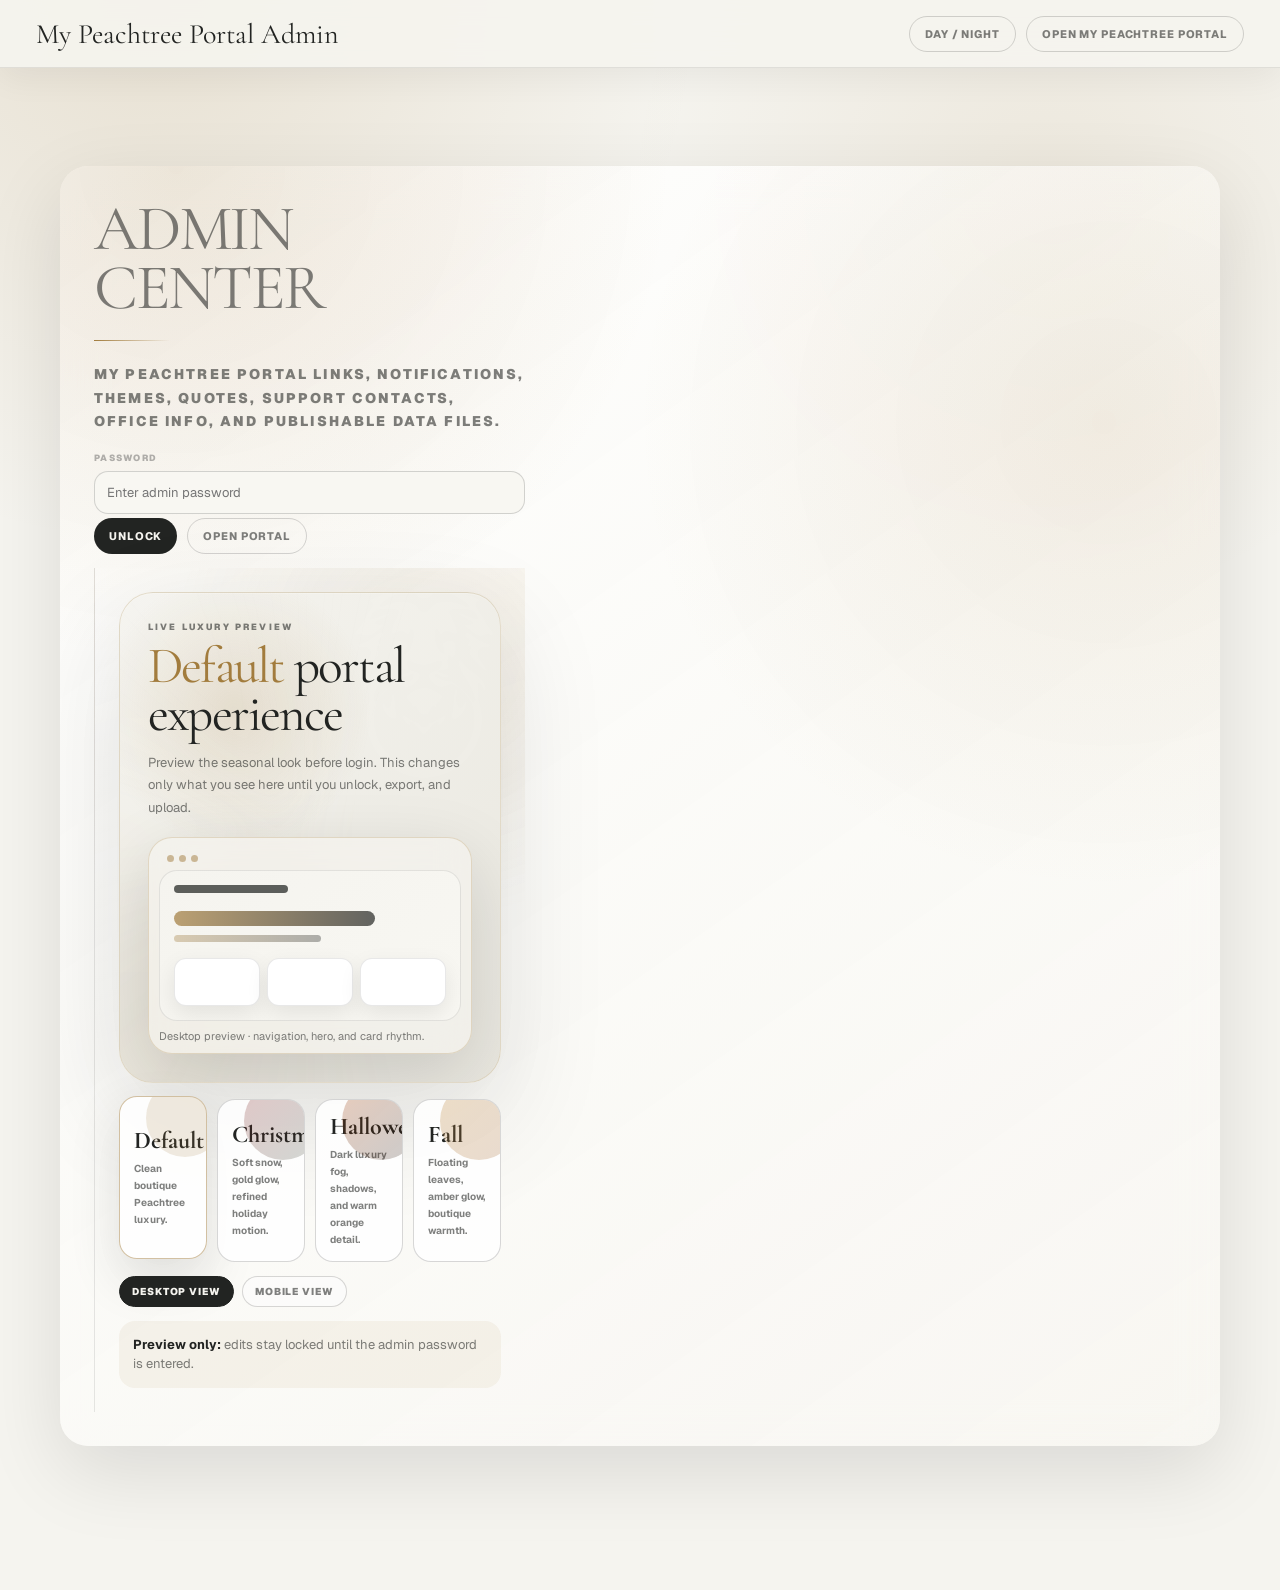
==== commit 3b9b6261: "Remove public-facing stored passwords" ====
--- a/admin.html
+++ b/admin.html
@@ -1889,7 +1889,7 @@
 }
 
 function unlock() {
-  if ($('password').value === ADMIN_PASSWORD) {
+  if (ADMIN_PASSWORD && $('password').value === ADMIN_PASSWORD) {
     $('gate').classList.add('hidden');
     $('app').style.display = 'block';
     renderTabs();
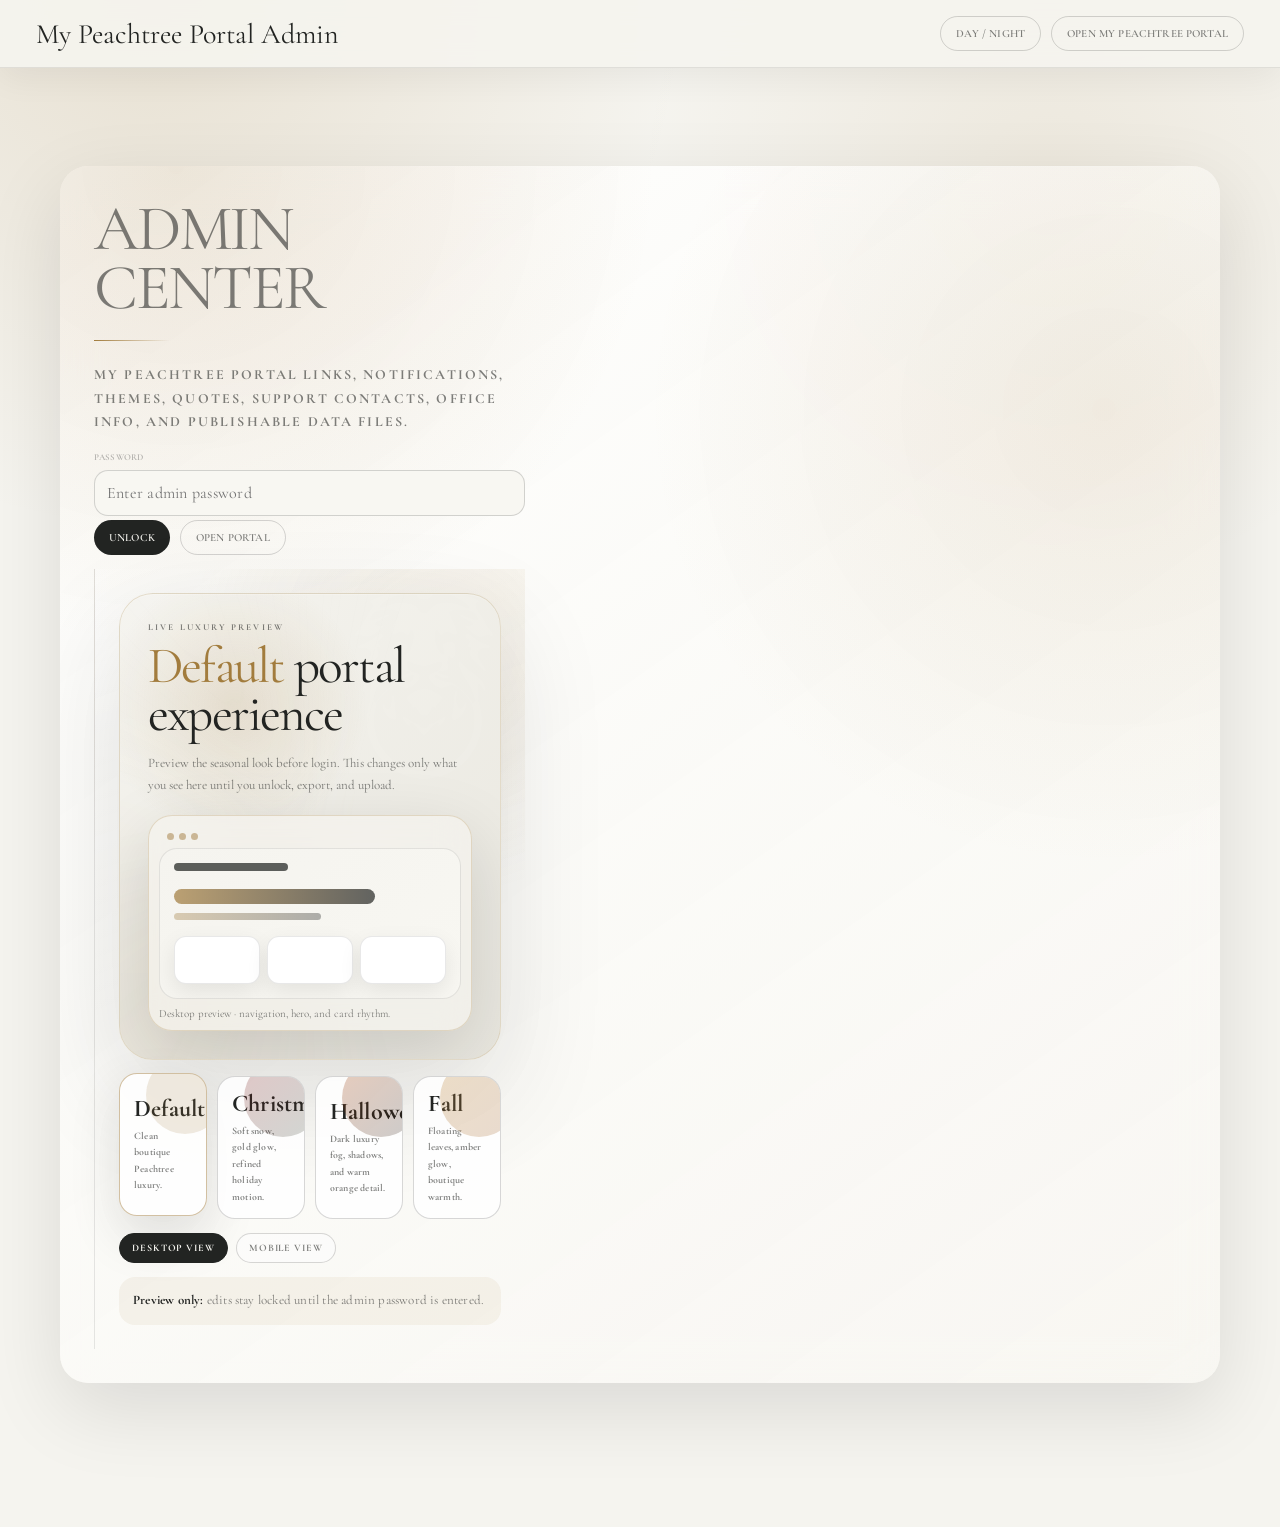
==== commit 62cb5ca6: "Update admin.html" ====
--- a/admin.html
+++ b/admin.html
@@ -7,7 +7,7 @@
     <title>Peachtree · My Peachtree Portal Admin</title>
     <link rel="preconnect" href="https://fonts.googleapis.com">
     <link
-      href="https://fonts.googleapis.com/css2?family=Cormorant+Garamond:wght@400;500;600&family=Geist:wght@300;400;500;600;700&display=swap"
+      href="https://fonts.googleapis.com/css2?family=Cormorant+Garamond:ital,wght@0,300;0,400;0,500;0,600;0,700;1,400;1,500;1,600&display=swap"
       rel="stylesheet">
     <link rel="stylesheet" href="holiday-themes.css">
     <style>
@@ -1079,6 +1079,23 @@
     transform: none !important;
   }
 }
+
+
+/* June 2026 — match the live portal's one-line hero title in Admin previews. */
+.mock-hero-title {
+  white-space: nowrap !important;
+  width: max-content;
+  max-width: 100%;
+  font-size: clamp(30px, 4.35vw, 58px) !important;
+  line-height: .94 !important;
+  letter-spacing: -.04em !important;
+}
+
+.admin-preview-device.mobile .mock-hero-title {
+  font-size: clamp(22px, 7vw, 32px) !important;
+  white-space: nowrap !important;
+}
+
 </style>
     <style>
 #previewPageBtn {
@@ -1661,6 +1678,58 @@
   }
 }
 </style>
+  
+    <!-- Company typography override: use the Peachtree serif throughout Admin Center. -->
+    <style id="peachtree-admin-company-font">
+      html,
+      body,
+      body *,
+      button,
+      input,
+      textarea,
+      select,
+      option {
+        font-family: 'Cormorant Garamond', Georgia, serif !important;
+      }
+
+      body {
+        font-size: 16px;
+      }
+
+      button,
+      input,
+      textarea,
+      select,
+      option,
+      .btn,
+      .tab,
+      .field label,
+      .section-label,
+      .row-title,
+      .row-sub,
+      .panel-sub,
+      .notice,
+      .publish-note,
+      .validation-item,
+      .status-item {
+        letter-spacing: .015em;
+      }
+
+      input,
+      textarea,
+      select {
+        font-size: 16px;
+      }
+
+      .btn,
+      .tab,
+      .field label,
+      .section-label,
+      .dash-file,
+      .unsaved-pill {
+        font-weight: 600;
+      }
+    </style>
   </head>
   <body data-season="default">
     <nav>
@@ -1817,7 +1886,7 @@
     console.error('My Peachtree Portal Admin error:', e.message, e.error);
   } catch (_) {}
 });
-const ADMIN_PASSWORD = '';
+const ADMIN_PASSWORD = 'peachtree2026';
 const LS_THEME = 'ptc_theme_v2';
 const TABS = [
   ['home', 'Admin Home'],
@@ -2326,7 +2395,7 @@
     'Change theme, banner, and homepage copy. Export only resources.js when finished.';
   const c = DATA.SITE_CONFIG;
   $('editor').innerHTML =
-    `<div class="grid2">${inputField('cSiteName', 'Site Name', c.siteName || 'My Peachtree Portal')}${inputField('cNavLabel', 'Nav Label', c.navLabel || 'My Peachtree Portal')}</div>${selectField('cActiveTheme', 'Active Theme', c.activeTheme || 'default', [['default', 'Normal Portal'], ['christmas', 'Christmas Luxury'], ['halloween', 'Halloween Luxury'], ['fall', 'Fall Luxury']])}<div class="toolbar"><button class="btn btn-soft" onclick="previewTheme('default')">Preview Normal</button><button class="btn btn-soft" onclick="previewTheme('christmas')">Preview Christmas</button><button class="btn btn-soft" onclick="previewTheme('halloween')">Preview Halloween</button><button class="btn btn-soft" onclick="previewTheme('fall')">Preview Fall</button></div><div class="theme-card">Preview changes only affect this Admin screen until you export and upload the files.</div>${inputField('cEyebrow', 'Hero Eyebrow', c.eyebrow || 'Advisor tools, resources, support, and company updates')}<div class="grid2">${inputField('cHeroTitle', 'Hero Title First Line', c.heroTitle || 'My Peachtree Portal')}${inputField('cHeroItalic', 'Hero Title Italic Line', c.heroItalic || '')}</div>${areaField('cHeroDescription', 'Hero Description', c.heroDescription || '')}${areaField('cAnnouncementText', 'Slim Banner Text', c.announcementText || '')}<div class="field"><label>Slim Banner Active</label><div class="switch-row"><input id="cAnnouncementActive" type="checkbox" ${c.announcementActive ? 'checked' : ''}> <span>Show slim banner above notifications</span></div></div>${areaField('cVersionNote', 'Version Note / Change Summary', c.versionNote || '')}<div class="toolbar"><button class="btn btn-primary" onclick="commitSite();showToast('Site settings saved in editor')">Save Site Settings</button><button class="btn btn-soft" onclick="exportCurrentFile()">Export Homepage + Theme</button></div>${githubInstructions('resources.js')}`;
+    `<div class="grid2">${inputField('cSiteName', 'Site Name', c.siteName || 'My Peachtree Portal')}${inputField('cNavLabel', 'Nav Label', c.navLabel || 'My Peachtree Portal')}</div>${selectField('cActiveTheme', 'Active Theme', c.activeTheme || 'default', [['default', 'Normal Portal'], ['christmas', 'Christmas Luxury'], ['halloween', 'Halloween Luxury'], ['fall', 'Fall Luxury']])}<div class="toolbar"><button class="btn btn-soft" onclick="previewTheme('default')">Preview Normal</button><button class="btn btn-soft" onclick="previewTheme('christmas')">Preview Christmas</button><button class="btn btn-soft" onclick="previewTheme('halloween')">Preview Halloween</button><button class="btn btn-soft" onclick="previewTheme('fall')">Preview Fall</button></div><div class="theme-card">Preview changes only affect this Admin screen until you export and upload the files.</div>${inputField('cEyebrow', 'Hero Eyebrow', c.eyebrow || 'Advisor tools, resources, support, and company updates')}<div class="grid2">${inputField('cHeroTitle', 'Hero Title (kept on one line)', c.heroTitle || 'My Peachtree Portal')}${inputField('cHeroItalic', 'Legacy Italic Line (not displayed)', c.heroItalic || '')}</div>${areaField('cHeroDescription', 'Hero Description', c.heroDescription || '')}${areaField('cAnnouncementText', 'Slim Banner Text', c.announcementText || '')}<div class="field"><label>Slim Banner Active</label><div class="switch-row"><input id="cAnnouncementActive" type="checkbox" ${c.announcementActive ? 'checked' : ''}> <span>Show slim banner above notifications</span></div></div>${areaField('cVersionNote', 'Version Note / Change Summary', c.versionNote || '')}<div class="toolbar"><button class="btn btn-primary" onclick="commitSite();showToast('Site settings saved in editor')">Save Site Settings</button><button class="btn btn-soft" onclick="exportCurrentFile()">Export Homepage + Theme</button></div>${githubInstructions('resources.js')}`;
 }
 
 function previewTheme(theme) {
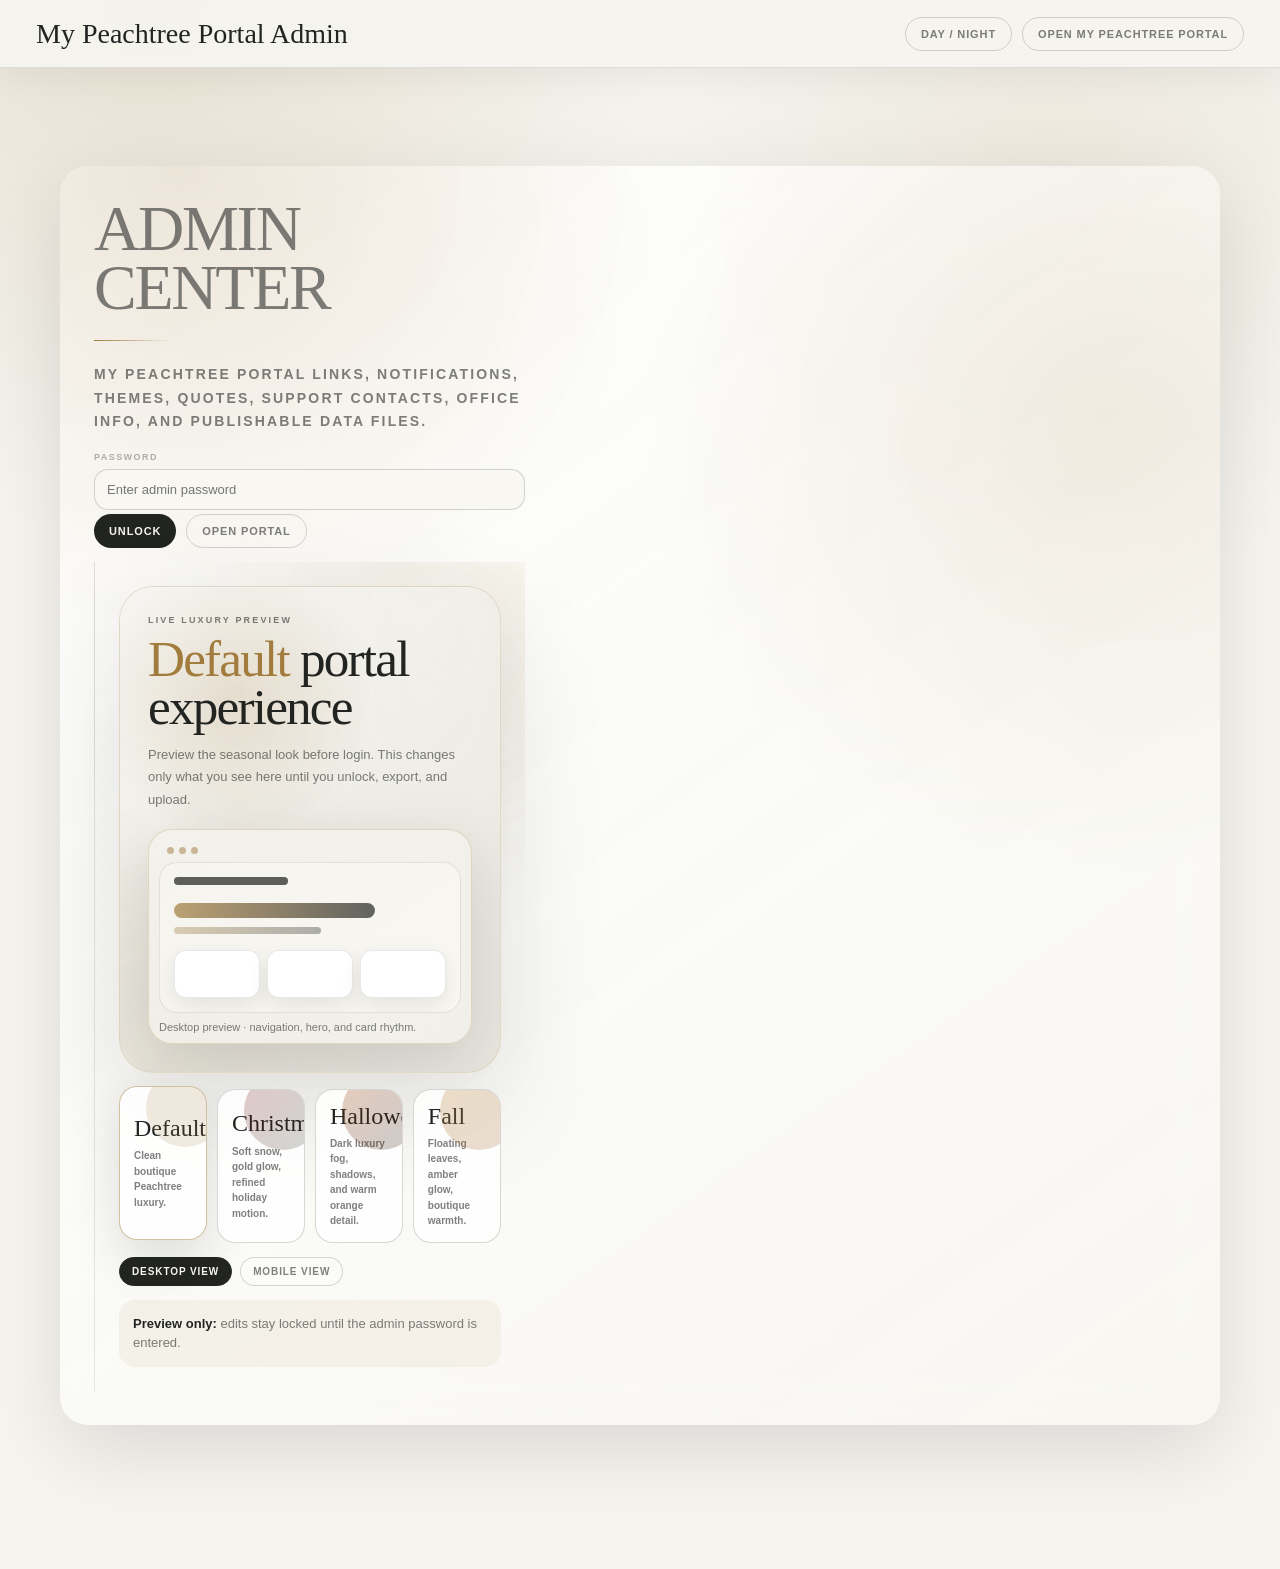
==== commit 1f6abbff: "Refactor font-family usage in admin.html" ====
--- a/admin.html
+++ b/admin.html
@@ -5,11 +5,7 @@
     <meta name="viewport" content="width=device-width, initial-scale=1.0" />
     <meta name="application-name" content="My Peachtree Portal Admin" />
     <title>Peachtree · My Peachtree Portal Admin</title>
-    <link rel="preconnect" href="https://fonts.googleapis.com">
-    <link
-      href="https://fonts.googleapis.com/css2?family=Cormorant+Garamond:ital,wght@0,300;0,400;0,500;0,600;0,700;1,400;1,500;1,600&display=swap"
-      rel="stylesheet">
-    <link rel="stylesheet" href="holiday-themes.css">
+<link rel="stylesheet" href="holiday-themes.css">
     <style>
 *,
 *::before,
@@ -63,7 +59,7 @@
 }
 
 body {
-  font-family: Geist, system-ui, sans-serif;
+  font-family: var(--ptc-font-body);
   background: var(--bg);
   color: var(--text);
   min-height: 100svh;
@@ -102,7 +98,7 @@
 }
 
 .brand {
-  font-family: 'Cormorant Garamond', serif;
+  font-family: var(--ptc-font-display);
   font-size: 28px;
 }
 
@@ -129,7 +125,7 @@
 }
 
 .gate h1 {
-  font-family: 'Cormorant Garamond', serif;
+  font-family: var(--ptc-font-display);
   font-size: 42px;
   font-weight: 400;
   margin-bottom: 10px;
@@ -260,7 +256,7 @@
 }
 
 .panel-title {
-  font-family: 'Cormorant Garamond', serif;
+  font-family: var(--ptc-font-display);
   font-size: 28px;
 }
 
@@ -372,7 +368,7 @@
 
 .preview-title,
 .export-title {
-  font-family: 'Cormorant Garamond', serif;
+  font-family: var(--ptc-font-display);
   font-size: 30px;
   line-height: 1.1;
 }
@@ -503,7 +499,7 @@
 }
 
 .dash-title {
-  font-family: 'Cormorant Garamond', serif;
+  font-family: var(--ptc-font-display);
   font-size: 30px;
   line-height: 1.05;
 }
@@ -879,7 +875,7 @@
 }
 
 .showroom-title {
-  font-family: 'Cormorant Garamond', serif;
+  font-family: var(--ptc-font-display);
   font-size: clamp(40px, 4vw, 64px);
   line-height: .93;
   letter-spacing: -.035em;
@@ -932,7 +928,7 @@
 
 .theme-preview-btn strong {
   display: block;
-  font-family: 'Cormorant Garamond', serif;
+  font-family: var(--ptc-font-display);
   font-size: 24px;
   line-height: 1.05;
   margin-bottom: 6px;
@@ -1143,7 +1139,7 @@
 }
 
 .admin-preview-title {
-  font-family: 'Cormorant Garamond', serif;
+  font-family: var(--ptc-font-display);
   font-size: 32px;
   line-height: 1.02;
 }
@@ -1317,7 +1313,7 @@
 }
 
 .mock-hero-title {
-  font-family: 'Cormorant Garamond', serif;
+  font-family: var(--ptc-font-display);
   font-size: clamp(34px, 5vw, 68px);
   line-height: .9;
   letter-spacing: -.03em;
@@ -1364,7 +1360,7 @@
 
 .mock-card strong {
   display: block;
-  font-family: 'Cormorant Garamond', serif;
+  font-family: var(--ptc-font-display);
   font-size: 24px;
   line-height: 1.05;
   margin-top: 6px;
@@ -1395,7 +1391,7 @@
 
 .mock-feature strong {
   display: block;
-  font-family: 'Cormorant Garamond', serif;
+  font-family: var(--ptc-font-display);
   font-size: 30px;
   line-height: 1;
   margin-top: 8px;
@@ -1471,7 +1467,7 @@
 }
 
 .mock-code-head strong {
-  font-family: 'Cormorant Garamond', serif;
+  font-family: var(--ptc-font-display);
   font-size: 24px;
 }
 
@@ -1595,7 +1591,7 @@
 }
 
 .log-number {
-  font-family: 'Cormorant Garamond', serif;
+  font-family: var(--ptc-font-display);
   font-size: 38px;
   line-height: 1;
 }
@@ -1679,58 +1675,123 @@
 }
 </style>
   
-    <!-- Company typography override: use the Peachtree serif throughout Admin Center. -->
-    <style id="peachtree-admin-company-font">
-      html,
-      body,
-      body *,
-      button,
-      input,
-      textarea,
-      select,
-      option {
-        font-family: 'Cormorant Garamond', Georgia, serif !important;
-      }
-
-      body {
-        font-size: 16px;
-      }
-
-      button,
-      input,
-      textarea,
-      select,
-      option,
-      .btn,
-      .tab,
-      .field label,
-      .section-label,
-      .row-title,
-      .row-sub,
-      .panel-sub,
-      .notice,
-      .publish-note,
-      .validation-item,
-      .status-item {
-        letter-spacing: .015em;
-      }
-
-      input,
-      textarea,
-      select {
-        font-size: 16px;
-      }
-
-      .btn,
-      .tab,
-      .field label,
-      .section-label,
-      .dash-file,
-      .unsaved-pill {
-        font-weight: 600;
-      }
-    </style>
-  </head>
+<style id="ptc-brand-typography-2026">
+/*
+  OFFICIAL PEACHTREE TOWN & COUNTRY TYPOGRAPHY
+  Files live in: assets/fonts/
+  - IvyOra Display: headlines and titles
+  - Sweet Sans Pro: all-caps labels, buttons, and tracked subheads
+  - Proxima Nova: body copy, forms, and descriptions
+*/
+@font-face {
+  font-family: "IvyOra Display";
+  src: url("assets/fonts/IvyOra-Display-Regular.ttf") format("truetype");
+  font-weight: 400;
+  font-style: normal;
+  font-display: swap;
+}
+
+@font-face {
+  font-family: "Sweet Sans Pro";
+  src: url("assets/fonts/Sweet-Sans-Pro-Regular.otf") format("opentype");
+  font-weight: 400;
+  font-style: normal;
+  font-display: swap;
+}
+
+@font-face {
+  font-family: "Proxima Nova";
+  src: url("assets/fonts/Proxima-Nova-Regular.ttf") format("truetype");
+  font-weight: 400;
+  font-style: normal;
+  font-display: swap;
+}
+
+:root {
+  --ptc-font-display: "IvyOra Display", "Cormorant Garamond", Garamond, serif;
+  --ptc-font-subhead: "Sweet Sans Pro", Arial, Helvetica, sans-serif;
+  --ptc-font-body: "Proxima Nova", Arial, Helvetica, sans-serif;
+  --ptc-font-script: "Sloop Script Two", cursive;
+}
+
+/* Admin body copy and controls */
+html,
+body,
+input,
+textarea,
+select,
+option,
+table,
+th,
+td {
+  font-family: var(--ptc-font-body) !important;
+}
+
+/* Admin display titles */
+h1,
+h2,
+h3,
+h4,
+.brand,
+.gate h1,
+.panel-title,
+.preview-title,
+.export-title,
+.dash-title,
+.showroom-title,
+.theme-preview-btn strong,
+.admin-preview-title,
+.mock-hero-title,
+.mock-card strong,
+.mock-feature strong,
+.mock-code-head strong,
+.log-number,
+.health-num {
+  font-family: var(--ptc-font-display) !important;
+  font-weight: 400;
+}
+
+/* Admin tracked labels, tabs, and buttons */
+button,
+.btn,
+.field label,
+.tab,
+.section-label,
+.dash-file,
+.unsaved-pill,
+.showroom-kicker,
+.admin-preview-tab,
+.mock-hero-kicker,
+.mock-card small,
+.mock-feature small,
+.log-label,
+.log-time,
+.device-btn,
+.health-label,
+.health-table th,
+.status-chip {
+  font-family: var(--ptc-font-subhead) !important;
+}
+
+/* Lists, descriptions, editor text, and data */
+p,
+li,
+.row-title,
+.row-sub,
+.panel-sub,
+.preview-copy,
+.export-copy,
+.notice,
+.publish-note,
+.validation-item,
+.showroom-copy,
+.admin-preview-sub,
+.log-meta,
+.health-table td {
+  font-family: var(--ptc-font-body) !important;
+}
+</style>
+</head>
   <body data-season="default">
     <nav>
       <div class="nav-inner">
@@ -1924,10 +1985,49 @@
   ADVISOR_RESOURCES: structuredClone(typeof ADVISOR_RESOURCES !== 'undefined' && Array.isArray(
     ADVISOR_RESOURCES) ? ADVISOR_RESOURCES : [])
 };
+
+/*
+  Full live-website preview session
+  ---------------------------------
+  Preview data is stored only in this browser tab's sessionStorage. It is not
+  exported, uploaded, or published until an Admin export is downloaded and
+  placed in GitHub.
+*/
+const PTC_LIVE_PREVIEW_KEY = 'ptc_admin_live_preview_v2';
+const PTC_LIVE_PREVIEW_PARAMS = new URLSearchParams(window.location.search);
+const PTC_RETURNING_FROM_LIVE_PREVIEW =
+  PTC_LIVE_PREVIEW_PARAMS.get('ptcPreviewReturn') === '1';
+
+let PTC_LIVE_PREVIEW_STATE = null;
+
+try {
+  const storedPreview = JSON.parse(sessionStorage.getItem(PTC_LIVE_PREVIEW_KEY) || 'null');
+
+  if (
+    storedPreview &&
+    storedPreview.data &&
+    Date.now() - Number(storedPreview.createdAt || 0) < 4 * 60 * 60 * 1000
+  ) {
+    PTC_LIVE_PREVIEW_STATE = storedPreview;
+    DATA = structuredClone(storedPreview.data);
+  }
+} catch (error) {
+  console.warn('Could not restore the live preview session:', error);
+}
+
 DATA.SITE_CONFIG.activeTheme = DATA.SITE_CONFIG.activeTheme || 'default';
 DATA.SITE_CONFIG.versionNote = DATA.SITE_CONFIG.versionNote || '';
-let tab = 'home';
-let selected = 0;
+
+let tab = (
+  PTC_LIVE_PREVIEW_STATE &&
+  TABS.some(row => row[0] === PTC_LIVE_PREVIEW_STATE.tab)
+) ? PTC_LIVE_PREVIEW_STATE.tab : 'home';
+
+let selected = (
+  PTC_LIVE_PREVIEW_STATE &&
+  Number.isInteger(PTC_LIVE_PREVIEW_STATE.selected)
+) ? PTC_LIVE_PREVIEW_STATE.selected : 0;
+
 let draggedIndex = null;
 
 function $(id) {
@@ -3151,7 +3251,7 @@
 }
 
 .health-num {
-  font-family: 'Cormorant Garamond', serif;
+  font-family: var(--ptc-font-display);
   font-size: 38px;
   line-height: 1;
 }
@@ -3755,25 +3855,36 @@
     try {
       if (!safeCommit(false))
         return;
-    } catch (e) {
-      console.error(e);
+    } catch (error) {
+      console.error(error);
       showToast('Preview stopped. Check the current fields.');
       return;
     }
-    const modal = ensureModal();
-    const content = contentForFile(file);
-    modal.dataset.file = file;
-    byId('adminPreviewTitle').textContent = 'Preview Before Export';
-    byId('adminPreviewSub').textContent = 'Previewing ' + fileTitle(file) +
-      ' before downloading ' + file + '.';
-    byId('adminPreviewFileName').textContent = file;
-    byId('adminPreviewCode').textContent = content;
-    byId('adminPreviewExportBtn').onclick = function() {
-      if (confirmExport(file))
-        downloadDataFile(file, contentForFile(file));
+
+    const previewState = {
+      version: 2,
+      createdAt: Date.now(),
+      file: file || currentExportFile(),
+      tab,
+      selected,
+      data: structuredClone(DATA)
     };
-    modal.classList.add('open');
-    setAdminPreviewMode('desktop');
+
+    try {
+      sessionStorage.setItem(PTC_LIVE_PREVIEW_KEY, JSON.stringify(previewState));
+    } catch (error) {
+      console.error(error);
+      showToast('The browser could not save the preview. Try closing other portal tabs.');
+      return;
+    }
+
+    const previewUrl = new URL('index.html', window.location.href);
+    previewUrl.searchParams.set('ptcPreview', '1');
+    previewUrl.searchParams.set('previewFile', previewState.file);
+    previewUrl.searchParams.set('previewTime', String(previewState.createdAt));
+
+    showToast('Opening the full live website preview…');
+    window.location.assign(previewUrl.href);
   };
   window.previewCurrentFile = function() {
     openAdminPreview(currentExportFile());
@@ -3812,15 +3923,15 @@
   window.renderExport = renderExport = function() {
     const current = fileForTab(tab === 'export' ? 'site' : tab);
     byId('listTitle').textContent = 'Export / Publish';
-    byId('listSub').textContent = 'Preview desktop, mobile, and generated data before download';
+    byId('listSub').textContent = 'Preview your temporary changes on the full live website before download';
     byId('addBtn').style.display = 'none';
     byId('list').innerHTML =
-      '<div class="notice">Use Preview Selected Page first to review desktop, mobile, and the generated file before exporting.</div>';
-    byId('editorTitle').textContent = 'Preview + Export One Page';
+      '<div class="notice">Use Preview Selected Page first to review your temporary changes on the full live website before exporting.</div>';
+    byId('editorTitle').textContent = 'Live Preview + Export One Page';
     byId('editorSub').textContent =
-      'Choose the page you updated, preview it, then export only the matching file.';
+      'Choose the page you updated, open the full website preview, then export only the matching file.';
     byId('editor').innerHTML =
-      `<div class="export-box"><div class="export-title">Preview Before Export</div><div class="export-copy">Pick what you changed. You can preview desktop, preview mobile, review the generated file, then download only the single file needed for GitHub.</div><div class="grid2">${selectField('exportFileSelect', 'Page / Section', current, [['resources.js', 'Homepage + Theme / Resources'], ['advisor-resources.js', 'Advisor Resource Center'], ['notifications.js', 'Notifications'], ['links.js', 'Advisor Link Tiles'], ['directory.js', 'Peachtree Directory'], ['inspirations.js', 'Motivational Quotes'], ['offices.js', 'Office Details'], ['support.js', 'Support Concierge + Request Buttons'], ['whats-new.js', 'What’s New']])}<div class="field"><label>GitHub File to Replace</label><input value="${current}" readonly></div></div><div class="toolbar"><button class="btn btn-soft" onclick="previewSelectedFile()">Preview Selected Page</button><button class="btn btn-primary" onclick="exportSelectedFile()">Export Selected Page</button></div></div>${githubInstructions(current)}<details class="publish-note"><summary><strong>Advanced backup options</strong></summary><p style="margin-top:10px">Only use this if you intentionally want every data file. For normal edits, export one page only.</p><div class="toolbar" style="margin-top:10px"><button class="btn btn-soft" onclick="exportAllFiles()">Download All Data Files</button></div></details>`;
+      `<div class="export-box"><div class="export-title">Preview Before Export</div><div class="export-copy">Pick what you changed. The preview opens the actual portal in this same browser tab using your temporary Admin edits. Nothing is published until you export and replace the matching GitHub file.</div><div class="grid2">${selectField('exportFileSelect', 'Page / Section', current, [['resources.js', 'Homepage + Theme / Resources'], ['advisor-resources.js', 'Advisor Resource Center'], ['notifications.js', 'Notifications'], ['links.js', 'Advisor Link Tiles'], ['directory.js', 'Peachtree Directory'], ['inspirations.js', 'Motivational Quotes'], ['offices.js', 'Office Details'], ['support.js', 'Support Concierge + Request Buttons'], ['whats-new.js', 'What’s New']])}<div class="field"><label>GitHub File to Replace</label><input value="${current}" readonly></div></div><div class="toolbar"><button class="btn btn-soft" onclick="previewSelectedFile()">Open Live Website Preview</button><button class="btn btn-primary" onclick="exportSelectedFile()">Export Selected Page</button></div></div>${githubInstructions(current)}<details class="publish-note"><summary><strong>Advanced backup options</strong></summary><p style="margin-top:10px">Only use this if you intentionally want every data file. For normal edits, export one page only.</p><div class="toolbar" style="margin-top:10px"><button class="btn btn-soft" onclick="exportAllFiles()">Download All Data Files</button></div></details>`;
   };
   document.addEventListener('DOMContentLoaded', () => {
     try {
@@ -4083,5 +4194,47 @@
   }
 })();
 </script>
+
+        <script>
+(function restoreAdminAfterLivePreview() {
+  if (!PTC_RETURNING_FROM_LIVE_PREVIEW || !PTC_LIVE_PREVIEW_STATE)
+    return;
+
+  function restoreAdminWorkspace() {
+    const gate = document.getElementById('gate');
+    const app = document.getElementById('app');
+
+    if (!gate || !app)
+      return;
+
+    gate.classList.add('hidden');
+    app.style.display = 'block';
+
+    try {
+      renderTabs();
+      renderCurrent();
+      setExportButton();
+    } catch (error) {
+      console.error('Could not restore the Admin workspace:', error);
+    }
+
+    const cleanUrl = new URL(window.location.href);
+    cleanUrl.searchParams.delete('ptcPreviewReturn');
+    history.replaceState(
+      {},
+      '',
+      cleanUrl.pathname + cleanUrl.search + cleanUrl.hash
+    );
+
+    showToast('Returned from live preview. Your temporary edits are still here.');
+  }
+
+  if (document.readyState === 'loading') {
+    document.addEventListener('DOMContentLoaded', restoreAdminWorkspace, { once: true });
+  } else {
+    restoreAdminWorkspace();
+  }
+})();
+</script>
       </body>
     </html>
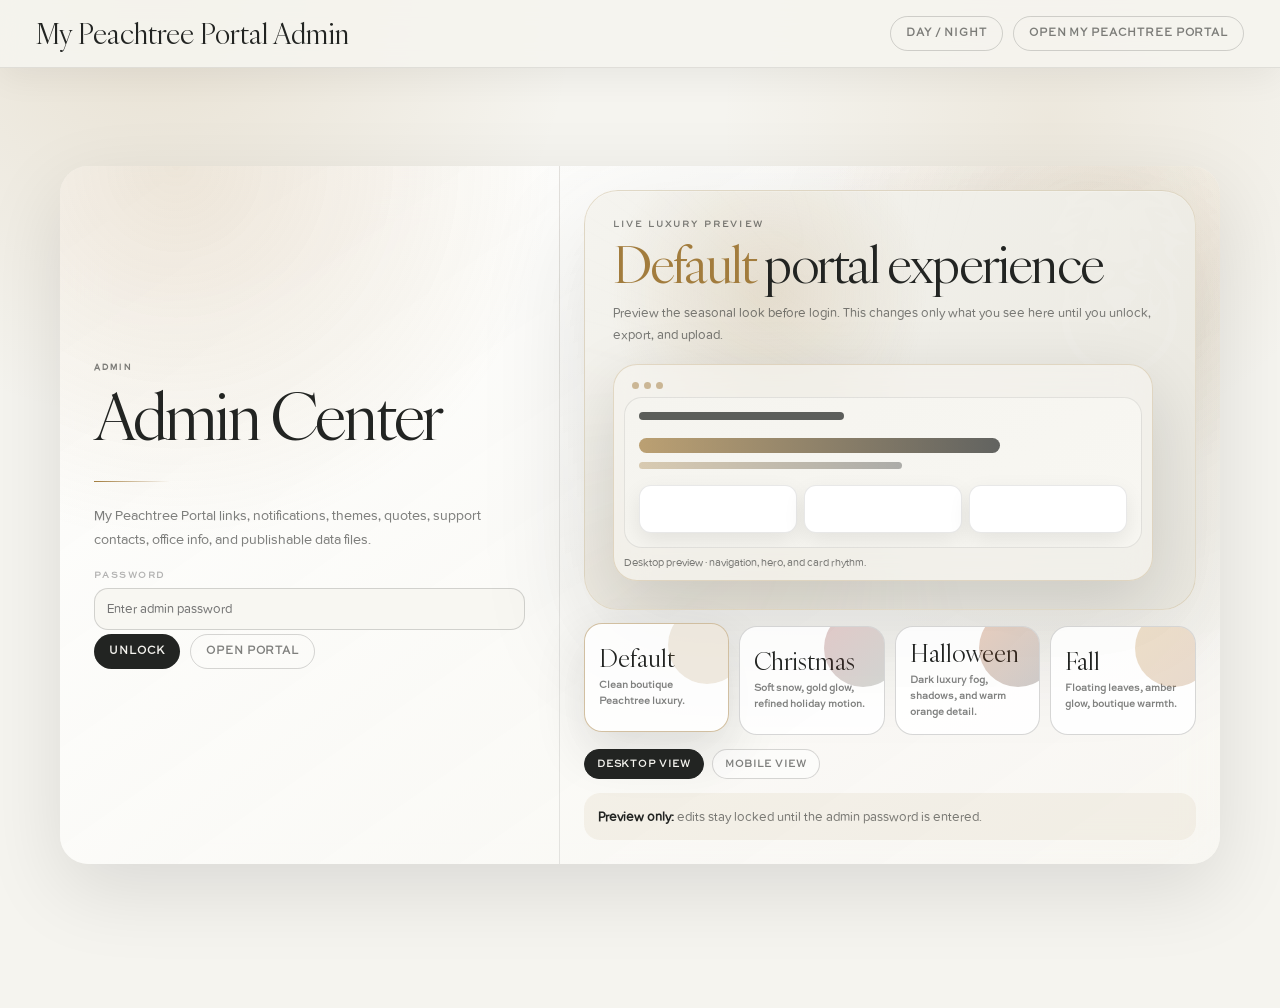
==== commit 4cca2191: "Update admin.html" ====
--- a/admin.html
+++ b/admin.html
@@ -1809,7 +1809,7 @@
             <div
               class="eyebrow"
               style="font-size:9px;font-weight:900;letter-spacing:.24em;text-transform:uppercase;color:var(--muted);margin-bottom:14px"
-              Admin>
+            >Admin</div>
             <h1>Admin Center</h1>
             <div class="gate-divider" aria-hidden="true">
             </div>
@@ -1885,8 +1885,7 @@
                       class="btn btn-primary export-main-btn"
                       id="exportPageBtn"
                       onclick="exportCurrentFile()"
-                      This
-                      Page>
+                    >Export This Page</button>
                     <button class="btn btn-soft" onclick="renderCurrent()">Refresh</button>
                   </div>
                 </div>
@@ -1940,13 +1939,23 @@
 window.addEventListener('error', function(e) {
   try {
     const gateErr = document.getElementById('gateErr');
-    if (gateErr && document.getElementById('app')?.style.display === 'none') {
-      gateErr.textContent = 'Admin script error: ' + (e.message || 'Unknown error');
+    const app = document.getElementById('app');
+
+    if (gateErr && app?.style.display === 'none') {
+      const failedFile = e.target && e.target.tagName === 'SCRIPT'
+        ? e.target.getAttribute('src')
+        : '';
+
+      gateErr.textContent = failedFile
+        ? 'Admin could not load ' + failedFile + '. Confirm that file is at the GitHub repository root.'
+        : 'Admin script error: ' + (e.message || 'Unknown error');
+
       gateErr.classList.remove('hidden');
     }
+
     console.error('My Peachtree Portal Admin error:', e.message, e.error);
   } catch (_) {}
-});
+}, true);
 const ADMIN_PASSWORD = 'peachtree2026';
 const LS_THEME = 'ptc_theme_v2';
 const TABS = [
@@ -1964,26 +1973,73 @@
   ['status', 'Test Links'],
   ['export', 'Export / Publish']
 ];
+function cloneAdminData(value) {
+  if (typeof structuredClone === 'function')
+    return structuredClone(value);
+
+  return JSON.parse(JSON.stringify(value));
+}
+
 let DATA = {
-  SITE_CONFIG: structuredClone(typeof SITE_CONFIG === 'object' ? SITE_CONFIG : {}),
-  NOTIFICATIONS: structuredClone(Array.isArray(NOTIFICATIONS) ? NOTIFICATIONS : []),
-  QUICK_LINKS: structuredClone(Array.isArray(QUICK_LINKS) ? QUICK_LINKS : []),
-  RESOURCES: structuredClone(Array.isArray(RESOURCES) ? RESOURCES : []),
-  INSPIRATION_QUOTES: structuredClone(typeof INSPIRATION_QUOTES !== 'undefined' && Array.isArray(
-    INSPIRATION_QUOTES) ? INSPIRATION_QUOTES : []),
-  WHATS_NEW: structuredClone(typeof WHATS_NEW !== 'undefined' && Array.isArray(WHATS_NEW) ?
-    WHATS_NEW : []),
-  OFFICE_INFO: structuredClone(typeof OFFICE_INFO === 'object' ? OFFICE_INFO : {
-    locations: []
-  }),
-  SUPPORT_CONTACTS: structuredClone(typeof SUPPORT_CONTACTS !== 'undefined' && Array.isArray(
-    SUPPORT_CONTACTS) ? SUPPORT_CONTACTS : []),
-  REQUEST_TYPES: structuredClone(typeof REQUEST_TYPES !== 'undefined' && Array.isArray(
-    REQUEST_TYPES) ? REQUEST_TYPES : []),
-  DIRECTORY_CONTACTS: structuredClone(typeof DIRECTORY_CONTACTS !== 'undefined' && Array.isArray(
-    DIRECTORY_CONTACTS) ? DIRECTORY_CONTACTS : []),
-  ADVISOR_RESOURCES: structuredClone(typeof ADVISOR_RESOURCES !== 'undefined' && Array.isArray(
-    ADVISOR_RESOURCES) ? ADVISOR_RESOURCES : [])
+  SITE_CONFIG: cloneAdminData(
+    typeof SITE_CONFIG !== 'undefined' &&
+    SITE_CONFIG &&
+    typeof SITE_CONFIG === 'object'
+      ? SITE_CONFIG
+      : {}
+  ),
+  NOTIFICATIONS: cloneAdminData(
+    typeof NOTIFICATIONS !== 'undefined' && Array.isArray(NOTIFICATIONS)
+      ? NOTIFICATIONS
+      : []
+  ),
+  QUICK_LINKS: cloneAdminData(
+    typeof QUICK_LINKS !== 'undefined' && Array.isArray(QUICK_LINKS)
+      ? QUICK_LINKS
+      : []
+  ),
+  RESOURCES: cloneAdminData(
+    typeof RESOURCES !== 'undefined' && Array.isArray(RESOURCES)
+      ? RESOURCES
+      : []
+  ),
+  INSPIRATION_QUOTES: cloneAdminData(
+    typeof INSPIRATION_QUOTES !== 'undefined' && Array.isArray(INSPIRATION_QUOTES)
+      ? INSPIRATION_QUOTES
+      : []
+  ),
+  WHATS_NEW: cloneAdminData(
+    typeof WHATS_NEW !== 'undefined' && Array.isArray(WHATS_NEW)
+      ? WHATS_NEW
+      : []
+  ),
+  OFFICE_INFO: cloneAdminData(
+    typeof OFFICE_INFO !== 'undefined' &&
+    OFFICE_INFO &&
+    typeof OFFICE_INFO === 'object'
+      ? OFFICE_INFO
+      : { locations: [] }
+  ),
+  SUPPORT_CONTACTS: cloneAdminData(
+    typeof SUPPORT_CONTACTS !== 'undefined' && Array.isArray(SUPPORT_CONTACTS)
+      ? SUPPORT_CONTACTS
+      : []
+  ),
+  REQUEST_TYPES: cloneAdminData(
+    typeof REQUEST_TYPES !== 'undefined' && Array.isArray(REQUEST_TYPES)
+      ? REQUEST_TYPES
+      : []
+  ),
+  DIRECTORY_CONTACTS: cloneAdminData(
+    typeof DIRECTORY_CONTACTS !== 'undefined' && Array.isArray(DIRECTORY_CONTACTS)
+      ? DIRECTORY_CONTACTS
+      : []
+  ),
+  ADVISOR_RESOURCES: cloneAdminData(
+    typeof ADVISOR_RESOURCES !== 'undefined' && Array.isArray(ADVISOR_RESOURCES)
+      ? ADVISOR_RESOURCES
+      : []
+  )
 };
 
 /*
@@ -2009,7 +2065,7 @@
     Date.now() - Number(storedPreview.createdAt || 0) < 4 * 60 * 60 * 1000
   ) {
     PTC_LIVE_PREVIEW_STATE = storedPreview;
-    DATA = structuredClone(storedPreview.data);
+    DATA = cloneAdminData(storedPreview.data);
   }
 } catch (error) {
   console.warn('Could not restore the live preview session:', error);
@@ -3867,7 +3923,7 @@
       file: file || currentExportFile(),
       tab,
       selected,
-      data: structuredClone(DATA)
+      data: cloneAdminData(DATA)
     };
 
     try {
